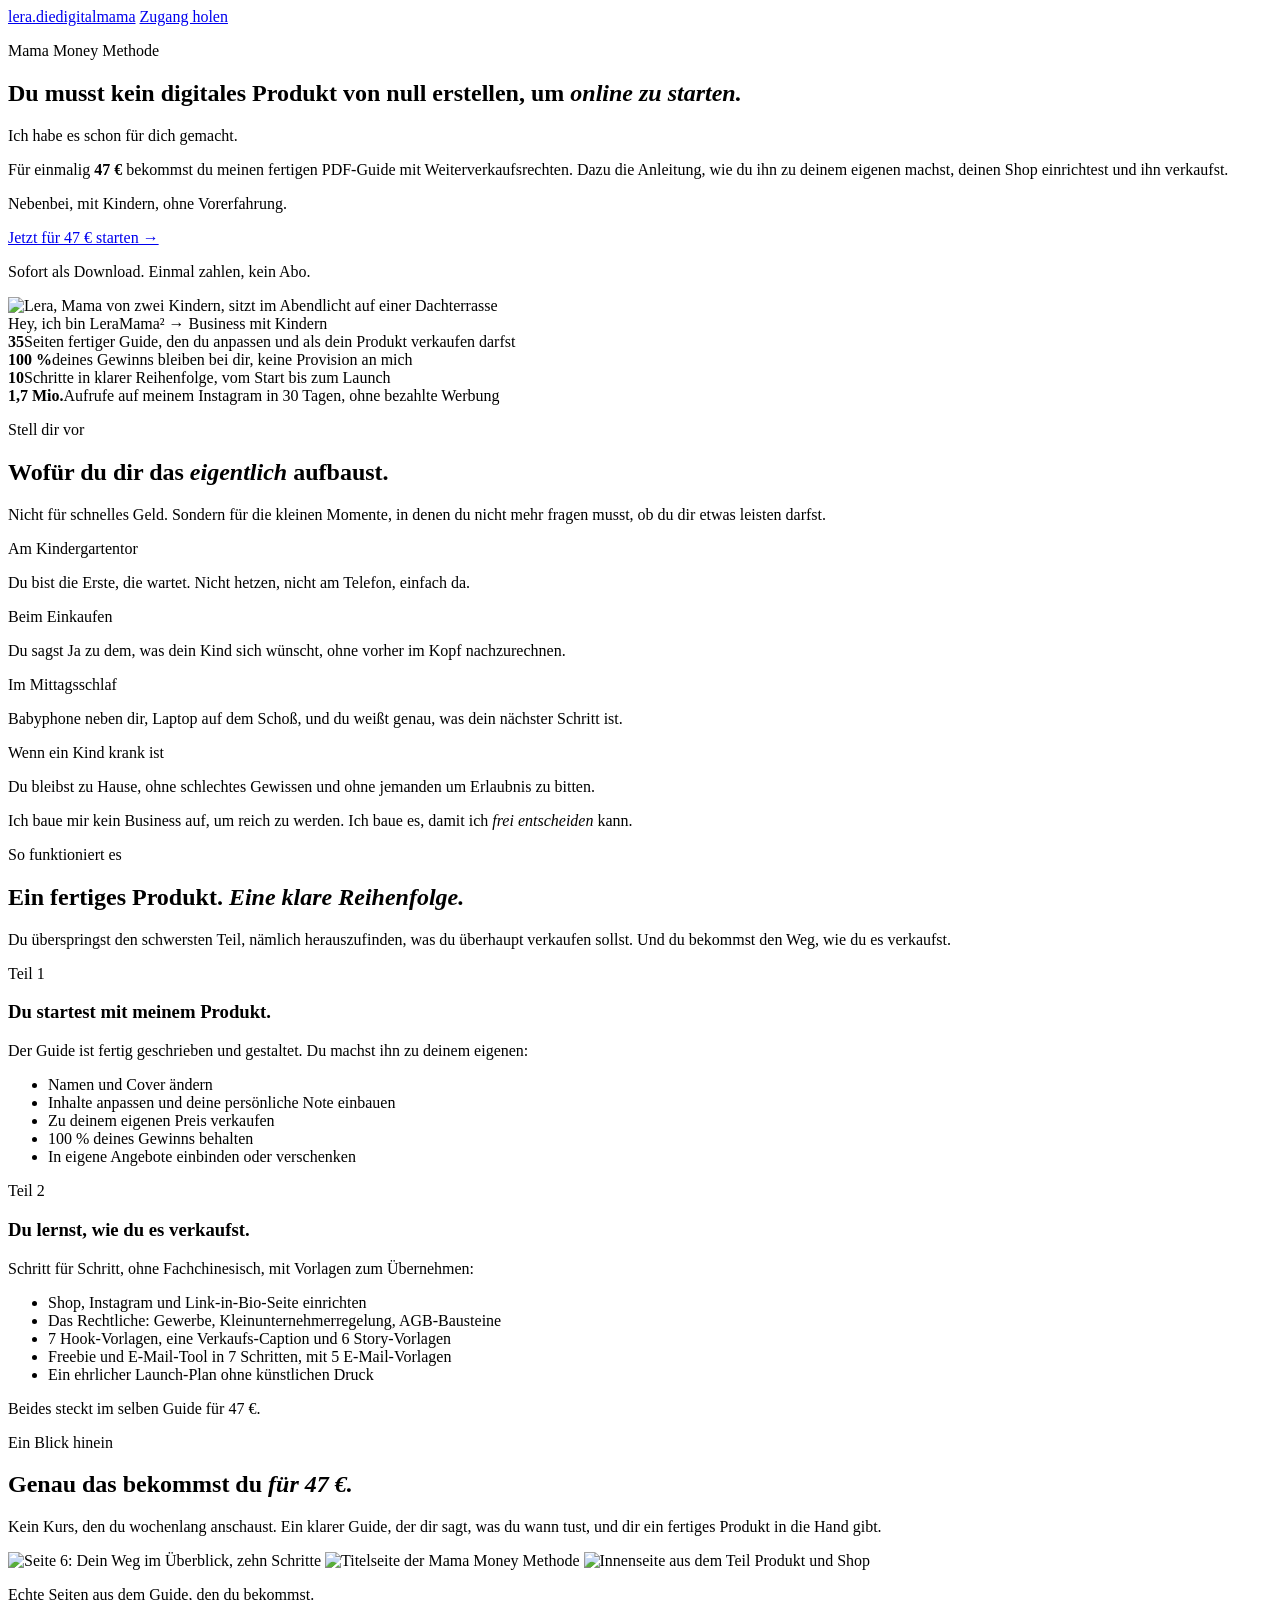
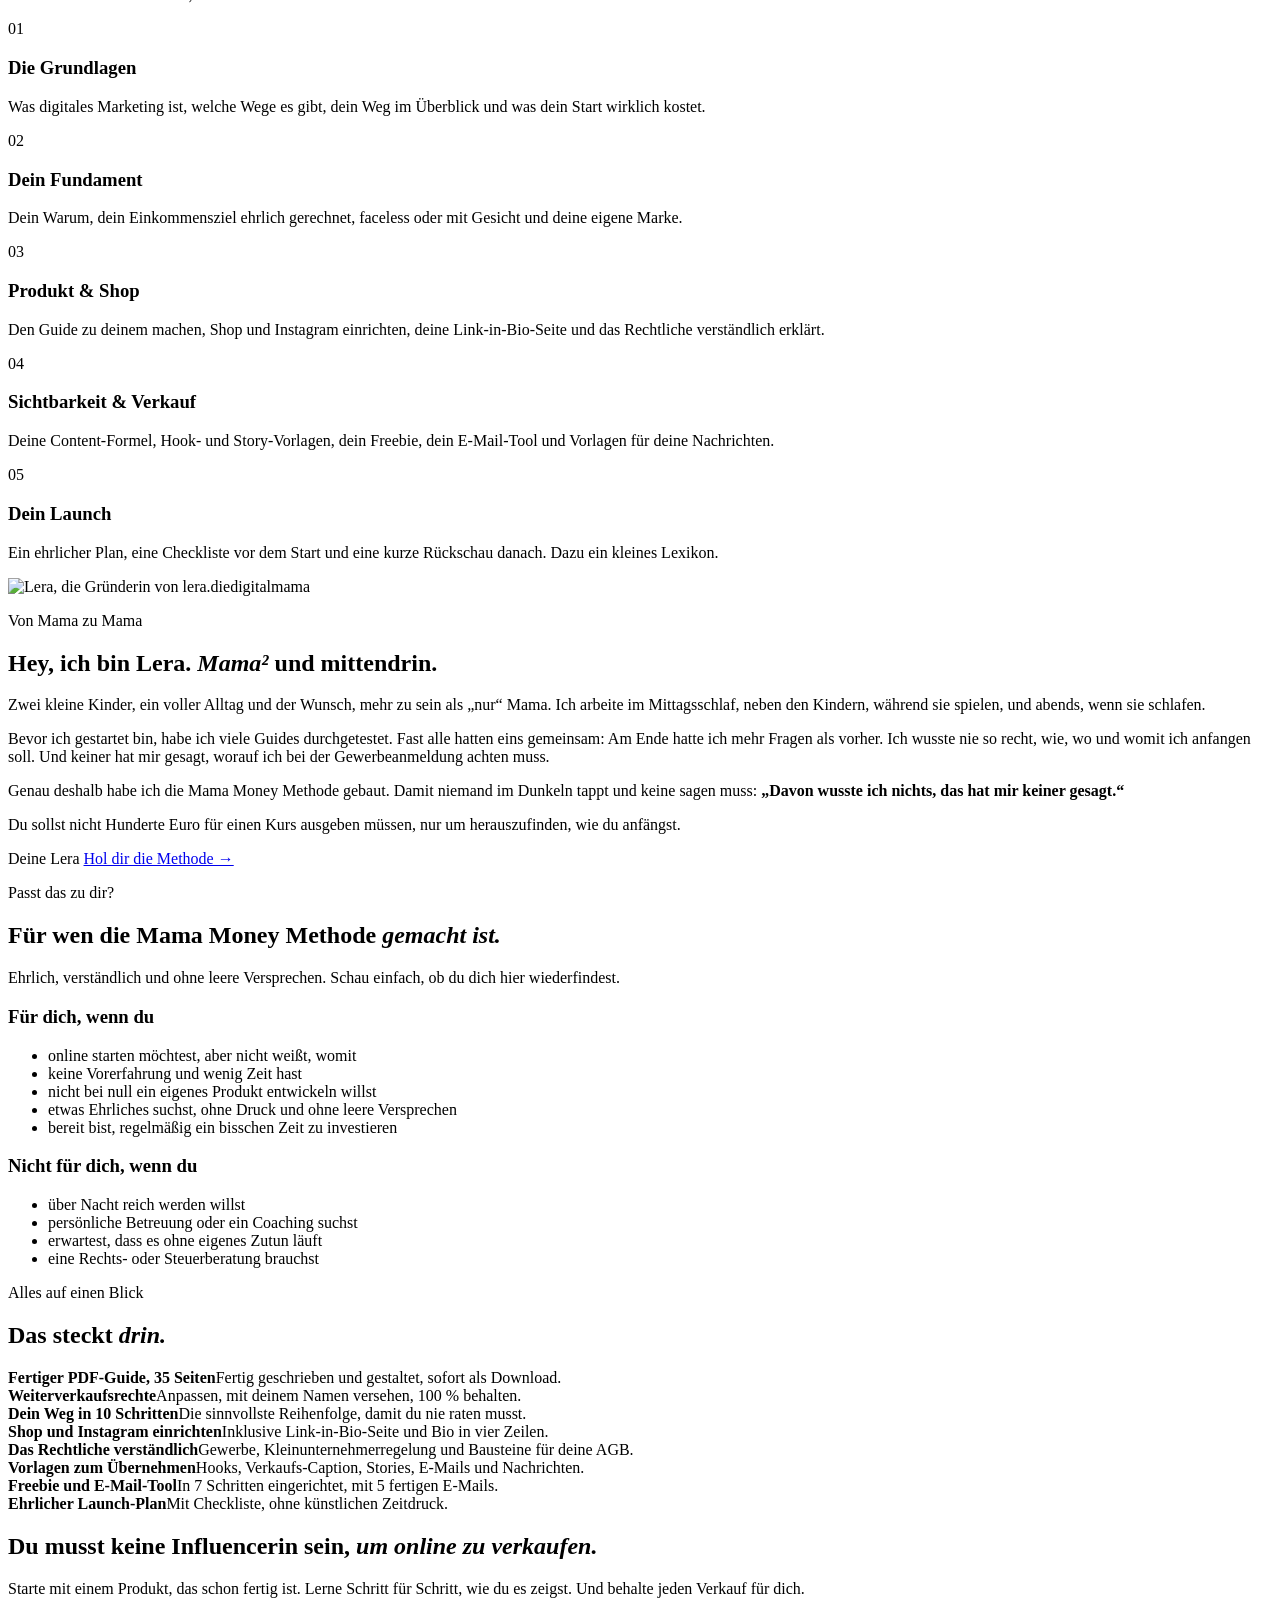
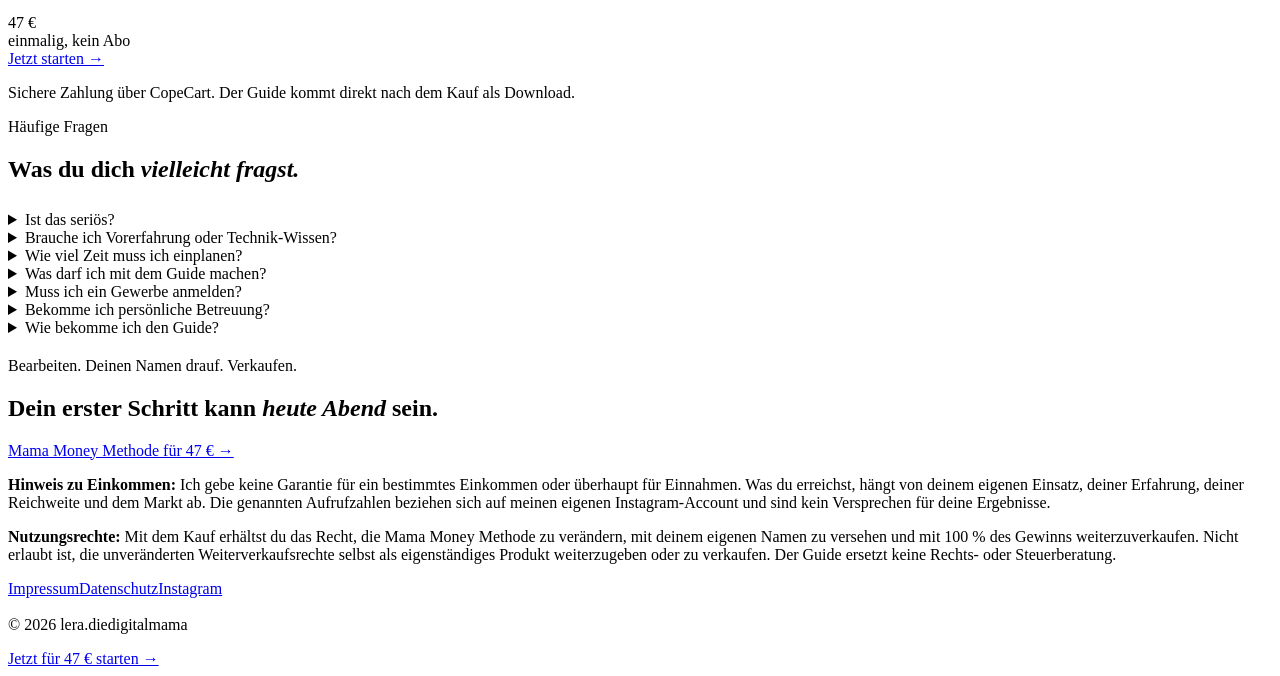
==== index.html @ 2345a90e "Add files via upload" ====
<!doctype html>
<html lang="de">
<head>
<meta charset="utf-8">
<meta name="viewport" content="width=device-width, initial-scale=1">
<title>lera.diedigitalmama | Mama Money Methode</title>
<meta name="description" content="Du musst kein digitales Produkt von null erstellen. Die Mama Money Methode: ein fertiger PDF-Guide mit Weiterverkaufsrechten und Schritt-für-Schritt-Anleitung, für 47 € einmalig.">
<meta property="og:title" content="Mama Money Methode von lera.diedigitalmama">
<meta property="og:description" content="Ein fertiges digitales Produkt mit Weiterverkaufsrechten, dazu die Anleitung, wie du es verkaufst. 47 € einmalig.">
<meta property="og:image" content="assets/seite-1.png">
<link rel="icon" href="data:image/svg+xml,%3Csvg xmlns='http://www.w3.org/2000/svg' viewBox='0 0 100 100'%3E%3Ctext y='.9em' font-size='90'%3E%F0%9F%8E%80%3C/text%3E%3C/svg%3E">
<link rel="stylesheet" href="assets/style.css">
</head>
<body>

<header class="kopf">
  <div class="wrap">
    <a class="marke" href="#">lera<span>.</span>diedigitalmama</a>
    <a class="knopf klein" href="https://copecart.com/products/60befb55/checkout">Zugang holen</a>
  </div>
</header>

<main>

<!-- 1 Held -->
<section class="held">
  <div class="wrap">
    <div>
      <p class="kicker">Mama Money Methode</p>
      <h1>Du musst kein digitales Produkt von null erstellen, um <em>online zu&nbsp;starten.</em></h1>
      <span class="hand unterstrich">Ich habe es schon für dich gemacht.</span>
      <p class="lead">Für einmalig <b>47&nbsp;€</b> bekommst du meinen fertigen PDF-Guide mit Weiterverkaufsrechten. Dazu die Anleitung, wie du ihn zu deinem eigenen machst, deinen Shop einrichtest und ihn verkaufst.</p>
      <p class="lead" style="margin-top:14px">Nebenbei, mit Kindern, ohne Vorerfahrung.</p>
      <a class="knopf" href="https://copecart.com/products/60befb55/checkout">Jetzt für 47&nbsp;€ starten &rarr;</a>
      <p class="knopf-info">Sofort als Download. Einmal zahlen, kein Abo.</p>
    </div>
    <div class="foto-held">
      <img src="assets/lera.jpg" alt="Lera, Mama von zwei Kindern, sitzt im Abendlicht auf einer Dachterrasse" width="720" height="1280">
      <div class="zettel"><span class="hand">Hey, ich bin Lera</span>Mama² → Business mit&nbsp;Kindern</div>
    </div>
  </div>
</section>

<!-- 2 Zahlenband -->
<section class="band" aria-label="Auf einen Blick">
  <div class="wrap">
    <div class="zahl"><b>35</b><span>Seiten fertiger Guide, den du anpassen und als dein Produkt verkaufen darfst</span></div>
    <div class="zahl"><b>100&nbsp;%</b><span>deines Gewinns bleiben bei dir, keine Provision an mich</span></div>
    <div class="zahl"><b>10</b><span>Schritte in klarer Reihenfolge, vom Start bis zum Launch</span></div>
    <div class="zahl"><b>1,7&nbsp;Mio.</b><span>Aufrufe auf meinem Instagram in 30&nbsp;Tagen, ohne bezahlte Werbung</span></div>
  </div>
</section>

<!-- 3 Wunschzustand -->
<section class="wunsch">
  <div class="schmal mitte">
    <p class="kicker">Stell dir vor</p>
    <h2>Wofür du dir das <em>eigentlich</em> aufbaust.</h2>
    <p class="lead" style="margin-top:20px">Nicht für schnelles Geld. Sondern für die kleinen Momente, in denen du nicht mehr fragen musst, ob du dir etwas leisten darfst.</p>
  </div>
  <div class="wrap">
    <div class="wunsch-liste">
      <div class="wunsch-karte"><span class="hand">Am Kindergartentor</span><p>Du bist die Erste, die wartet. Nicht hetzen, nicht am Telefon, einfach da.</p></div>
      <div class="wunsch-karte"><span class="hand">Beim Einkaufen</span><p>Du sagst Ja zu dem, was dein Kind sich wünscht, ohne vorher im Kopf nachzurechnen.</p></div>
      <div class="wunsch-karte"><span class="hand">Im Mittagsschlaf</span><p>Babyphone neben dir, Laptop auf dem Schoß, und du weißt genau, was dein nächster Schritt ist.</p></div>
      <div class="wunsch-karte"><span class="hand">Wenn ein Kind krank ist</span><p>Du bleibst zu Hause, ohne schlechtes Gewissen und ohne jemanden um Erlaubnis zu bitten.</p></div>
    </div>
    <p class="wunsch-schluss mitte">Ich baue mir kein Business auf, um reich zu werden. Ich baue es, damit ich <em>frei entscheiden</em> kann.</p>
  </div>
</section>

<!-- 4 Zwei Säulen -->
<section>
  <div class="schmal mitte">
    <p class="kicker">So funktioniert es</p>
    <h2>Ein fertiges Produkt. <em>Eine klare Reihenfolge.</em></h2>
    <p class="lead" style="margin-top:20px">Du überspringst den schwersten Teil, nämlich herauszufinden, was du überhaupt verkaufen sollst. Und du bekommst den Weg, wie du es verkaufst.</p>
  </div>
  <div class="wrap">
    <div class="saeulen">
      <div class="saeule stark">
        <span class="marke-klein">Teil 1</span>
        <h3>Du startest mit meinem Produkt.</h3>
        <p>Der Guide ist fertig geschrieben und gestaltet. Du machst ihn zu deinem eigenen:</p>
        <ul class="haken">
          <li>Namen und Cover ändern</li>
          <li>Inhalte anpassen und deine persönliche Note einbauen</li>
          <li>Zu deinem eigenen Preis verkaufen</li>
          <li>100&nbsp;% deines Gewinns behalten</li>
          <li>In eigene Angebote einbinden oder verschenken</li>
        </ul>
      </div>
      <div class="saeule">
        <span class="marke-klein">Teil 2</span>
        <h3>Du lernst, wie du es verkaufst.</h3>
        <p>Schritt für Schritt, ohne Fachchinesisch, mit Vorlagen zum Übernehmen:</p>
        <ul class="haken">
          <li>Shop, Instagram und Link-in-Bio-Seite einrichten</li>
          <li>Das Rechtliche: Gewerbe, Kleinunternehmerregelung, AGB-Bausteine</li>
          <li>7&nbsp;Hook-Vorlagen, eine Verkaufs-Caption und 6&nbsp;Story-Vorlagen</li>
          <li>Freebie und E&#8209;Mail-Tool in 7&nbsp;Schritten, mit <span class="nw">5&nbsp;E&#8209;Mail-Vorlagen</span></li>
          <li>Ein ehrlicher Launch-Plan ohne künstlichen Druck</li>
        </ul>
      </div>
    </div>
    <p class="hinweis-zeile mitte">Beides steckt im selben Guide für 47&nbsp;€.</p>
  </div>
</section>

<!-- 5 Inhalt -->
<section style="background:var(--hell-2)">
  <div class="schmal mitte">
    <p class="kicker">Ein Blick hinein</p>
    <h2>Genau das bekommst du <em>für&nbsp;47&nbsp;€.</em></h2>
    <p class="lead" style="margin-top:20px">Kein Kurs, den du wochenlang anschaust. Ein klarer Guide, der dir sagt, was du wann tust, und dir ein fertiges Produkt in die Hand gibt.</p>
    <div class="vorschau">
      <img src="assets/seite-6.png" alt="Seite 6: Dein Weg im Überblick, zehn Schritte" loading="lazy" width="909" height="1286">
      <img src="assets/seite-1.png" alt="Titelseite der Mama Money Methode" loading="lazy" width="909" height="1286">
      <img src="assets/seite-18.png" alt="Innenseite aus dem Teil Produkt und Shop" loading="lazy" width="909" height="1286">
    </div>
    <p class="vorschau-text">Echte Seiten aus dem Guide, den du bekommst.</p>
    <div class="teile">
      <div class="teil"><span class="nr">01</span><div><h3>Die Grundlagen</h3><p>Was digitales Marketing ist, welche Wege es gibt, dein Weg im Überblick und was dein Start wirklich kostet.</p></div></div>
      <div class="teil"><span class="nr">02</span><div><h3>Dein Fundament</h3><p>Dein Warum, dein Einkommensziel ehrlich gerechnet, faceless oder mit Gesicht und deine eigene Marke.</p></div></div>
      <div class="teil"><span class="nr">03</span><div><h3>Produkt &amp; Shop</h3><p>Den Guide zu deinem machen, Shop und Instagram einrichten, deine Link-in-Bio-Seite und das Rechtliche verständlich erklärt.</p></div></div>
      <div class="teil"><span class="nr">04</span><div><h3>Sichtbarkeit &amp; Verkauf</h3><p>Deine Content-Formel, Hook- und Story-Vorlagen, dein Freebie, dein E-Mail-Tool und Vorlagen für deine Nachrichten.</p></div></div>
      <div class="teil"><span class="nr">05</span><div><h3>Dein Launch</h3><p>Ein ehrlicher Plan, eine Checkliste vor dem Start und eine kurze Rückschau danach. Dazu ein kleines Lexikon.</p></div></div>
    </div>
  </div>
</section>

<!-- 6 Über mich -->
<section class="ueber">
  <div class="wrap">
    <img src="assets/lera.jpg" alt="Lera, die Gründerin von lera.diedigitalmama" loading="lazy" width="720" height="1280">
    <div>
      <p class="kicker">Von Mama zu Mama</p>
      <h2>Hey, ich bin Lera. <em>Mama²</em> und mittendrin.</h2>
      <p>Zwei kleine Kinder, ein voller Alltag und der Wunsch, mehr zu sein als „nur“ Mama. Ich arbeite im Mittagsschlaf, neben den Kindern, während sie spielen, und abends, wenn sie schlafen.</p>
      <p>Bevor ich gestartet bin, habe ich viele Guides durchgetestet. Fast alle hatten eins gemeinsam: Am Ende hatte ich mehr Fragen als vorher. Ich wusste nie so recht, wie, wo und womit ich anfangen soll. Und keiner hat mir gesagt, worauf ich bei der Gewerbeanmeldung achten muss.</p>
      <p>Genau deshalb habe ich die Mama Money Methode gebaut. Damit niemand im Dunkeln tappt und keine sagen muss: <b>„Davon wusste ich nichts, das hat mir keiner gesagt.“</b></p>
      <p>Du sollst nicht Hunderte Euro für einen Kurs ausgeben müssen, nur um herauszufinden, wie du anfängst.</p>
      <span class="hand">Deine Lera</span>
      <a class="knopf" style="margin-top:26px" href="https://copecart.com/products/60befb55/checkout">Hol dir die Methode &rarr;</a>
    </div>
  </div>
</section>

<!-- 7 Ehrlich -->
<section class="ehrlich">
  <div class="wrap">
    <div class="ehrlich-kasten">
      <div class="schmal mitte" style="width:100%">
        <p class="kicker">Passt das zu dir?</p>
        <h2>Für wen die Mama Money Methode <em>gemacht ist.</em></h2>
        <p class="lead" style="margin-top:20px">Ehrlich, verständlich und ohne leere Versprechen. Schau einfach, ob du dich hier wiederfindest.</p>
      </div>
      <div class="fuer">
        <div>
          <h3>Für dich, wenn du</h3>
          <ul class="haken">
            <li>online starten möchtest, aber nicht weißt, womit</li>
            <li>keine Vorerfahrung und wenig Zeit hast</li>
            <li>nicht bei null ein eigenes Produkt entwickeln willst</li>
            <li>etwas Ehrliches suchst, ohne Druck und ohne leere Versprechen</li>
            <li>bereit bist, regelmäßig ein bisschen Zeit zu investieren</li>
          </ul>
        </div>
        <div>
          <h3>Nicht für dich, wenn du</h3>
          <ul class="nein">
            <li>über Nacht reich werden willst</li>
            <li>persönliche Betreuung oder ein Coaching suchst</li>
            <li>erwartest, dass es ohne eigenes Zutun läuft</li>
            <li>eine Rechts- oder Steuerberatung brauchst</li>
          </ul>
        </div>
      </div>
    </div>
  </div>
</section>

<!-- 8 Paket -->
<section>
  <div class="schmal mitte">
    <p class="kicker">Alles auf einen Blick</p>
    <h2>Das steckt <em>drin.</em></h2>
    <div class="paket">
      <div><b>Fertiger PDF-Guide, 35&nbsp;Seiten</b><span>Fertig geschrieben und gestaltet, sofort als Download.</span></div>
      <div><b>Weiterverkaufsrechte</b><span>Anpassen, mit deinem Namen versehen, 100&nbsp;% behalten.</span></div>
      <div><b>Dein Weg in 10 Schritten</b><span>Die sinnvollste Reihenfolge, damit du nie raten musst.</span></div>
      <div><b>Shop und Instagram einrichten</b><span>Inklusive Link-in-Bio-Seite und Bio in vier Zeilen.</span></div>
      <div><b>Das Rechtliche verständlich</b><span>Gewerbe, Kleinunternehmerregelung und Bausteine für deine AGB.</span></div>
      <div><b>Vorlagen zum Übernehmen</b><span>Hooks, Verkaufs-Caption, Stories, E-Mails und Nachrichten.</span></div>
      <div><b>Freebie und E-Mail-Tool</b><span>In 7 Schritten eingerichtet, mit 5 fertigen E-Mails.</span></div>
      <div><b>Ehrlicher Launch-Plan</b><span>Mit Checkliste, ohne künstlichen Zeitdruck.</span></div>
    </div>
  </div>
</section>

<!-- 9 Preis -->
<section class="preis" id="preis">
  <div class="schmal mitte">
    <h2>Du musst keine Influencerin sein, <em>um online zu verkaufen.</em></h2>
    <p class="lead" style="margin-top:20px">Starte mit einem Produkt, das schon fertig ist. Lerne Schritt für Schritt, wie du es zeigst. Und behalte jeden Verkauf für dich.</p>
    <div class="preis-karte">
      <div class="betrag">47&nbsp;€</div>
      <div class="einmal">einmalig, kein Abo</div>
      <a class="knopf" href="https://copecart.com/products/60befb55/checkout">Jetzt starten &rarr;</a>
      <p class="klein-text">Sichere Zahlung über CopeCart. Der Guide kommt direkt nach dem Kauf als Download.</p>
    </div>
  </div>
</section>

<!-- 10 Fragen -->
<section class="fragen">
  <div class="schmal">
    <div class="mitte"><p class="kicker">Häufige Fragen</p><h2 style="margin-bottom:28px">Was du dich <em>vielleicht fragst.</em></h2></div>
    <details><summary>Ist das seriös?</summary><p>Du bekommst einen echten, fertigen Guide und darfst ihn verändert als dein eigenes Produkt verkaufen. Ich verspreche dir kein bestimmtes Einkommen. Im Guide steht sogar ausdrücklich, woran du unseriöse Angebote erkennst.</p></details>
    <details><summary>Brauche ich Vorerfahrung oder Technik-Wissen?</summary><p>Nein. Jeder Schritt ist erklärt, Begriffe findest du im kleinen Lexikon am Ende. Du brauchst ein Handy oder einen Laptop und etwas Zeit, zum Beispiel im Mittagsschlaf.</p></details>
    <details><summary>Wie viel Zeit muss ich einplanen?</summary><p>Das bestimmst du selbst. Der Guide ist so aufgebaut, dass du in kleinen Schritten vorankommst, auch mit Kindern und wenig freier Zeit.</p></details>
    <details><summary>Was darf ich mit dem Guide machen?</summary><p>Du darfst ihn verändern, mit deinem Namen versehen und mit 100&nbsp;% des Gewinns weiterverkaufen, in eigene Angebote einbinden oder an deine Kundinnen verschenken. Nicht erlaubt ist, die unveränderten Weiterverkaufsrechte selbst als eigenes Produkt weiterzugeben.</p></details>
    <details><summary>Muss ich ein Gewerbe anmelden?</summary><p>Wenn du verkaufst, in der Regel ja. Im Guide erkläre ich, worauf du dabei achten solltest. Er ersetzt aber keine Rechts- oder Steuerberatung.</p></details>
    <details><summary>Bekomme ich persönliche Betreuung?</summary><p>Nein, die Mama Money Methode ist eine Anleitung zum Selbermachen. Dafür ist sie so geschrieben, dass du immer weißt, was als Nächstes kommt.</p></details>
    <details><summary>Wie bekomme ich den Guide?</summary><p>Du bezahlst sicher über CopeCart und bekommst den Guide direkt danach als PDF-Download.</p></details>
  </div>
</section>

<!-- 11 Schluss -->
<section class="schluss" style="padding-top:20px">
  <div class="schmal">
    <span class="hand unterstrich">Bearbeiten. Deinen Namen drauf. Verkaufen.</span>
    <h2>Dein erster Schritt kann <em>heute Abend</em> sein.</h2>
    <a class="knopf" style="margin-top:30px" href="https://copecart.com/products/60befb55/checkout">Mama Money Methode für 47&nbsp;€ &rarr;</a>
  </div>
</section>

</main>

<footer class="fuss">
  <div class="wrap">
    <p><b>Hinweis zu Einkommen:</b> Ich gebe keine Garantie für ein bestimmtes Einkommen oder überhaupt für Einnahmen. Was du erreichst, hängt von deinem eigenen Einsatz, deiner Erfahrung, deiner Reichweite und dem Markt ab. Die genannten Aufrufzahlen beziehen sich auf meinen eigenen Instagram-Account und sind kein Versprechen für deine Ergebnisse.</p>
    <p><b>Nutzungsrechte:</b> Mit dem Kauf erhältst du das Recht, die Mama Money Methode zu verändern, mit deinem eigenen Namen zu versehen und mit 100&nbsp;% des Gewinns weiterzuverkaufen. Nicht erlaubt ist, die unveränderten Weiterverkaufsrechte selbst als eigenständiges Produkt weiterzugeben oder zu verkaufen. Der Guide ersetzt keine Rechts- oder Steuerberatung.</p>
    <nav><a href="impressum.html">Impressum</a><a href="datenschutz.html">Datenschutz</a><a href="https://www.instagram.com/lera.diedigitalmama/">Instagram</a></nav>
    <p style="margin-top:18px">© 2026 lera.diedigitalmama</p>
  </div>
</footer>

<div class="mobil-knopf"><a class="knopf" href="https://copecart.com/products/60befb55/checkout">Jetzt für 47&nbsp;€ starten &rarr;</a></div>

<script>
/* kein Wort allein in der letzten Zeile: die letzten zwei Wörter hängen zusammen */
document.querySelectorAll('h1,h2,h3,p,li,summary,.unterstrich,.zahl span,.paket span,.paket b,.zettel').forEach(function (el) {
  var w = document.createTreeWalker(el, NodeFilter.SHOW_TEXT), n, last = null;
  while ((n = w.nextNode())) { if (n.data.trim()) last = n; }
  if (last) last.data = last.data.replace(/ (\S+\s*)$/, ' $1');
});
</script>
</body>
</html>
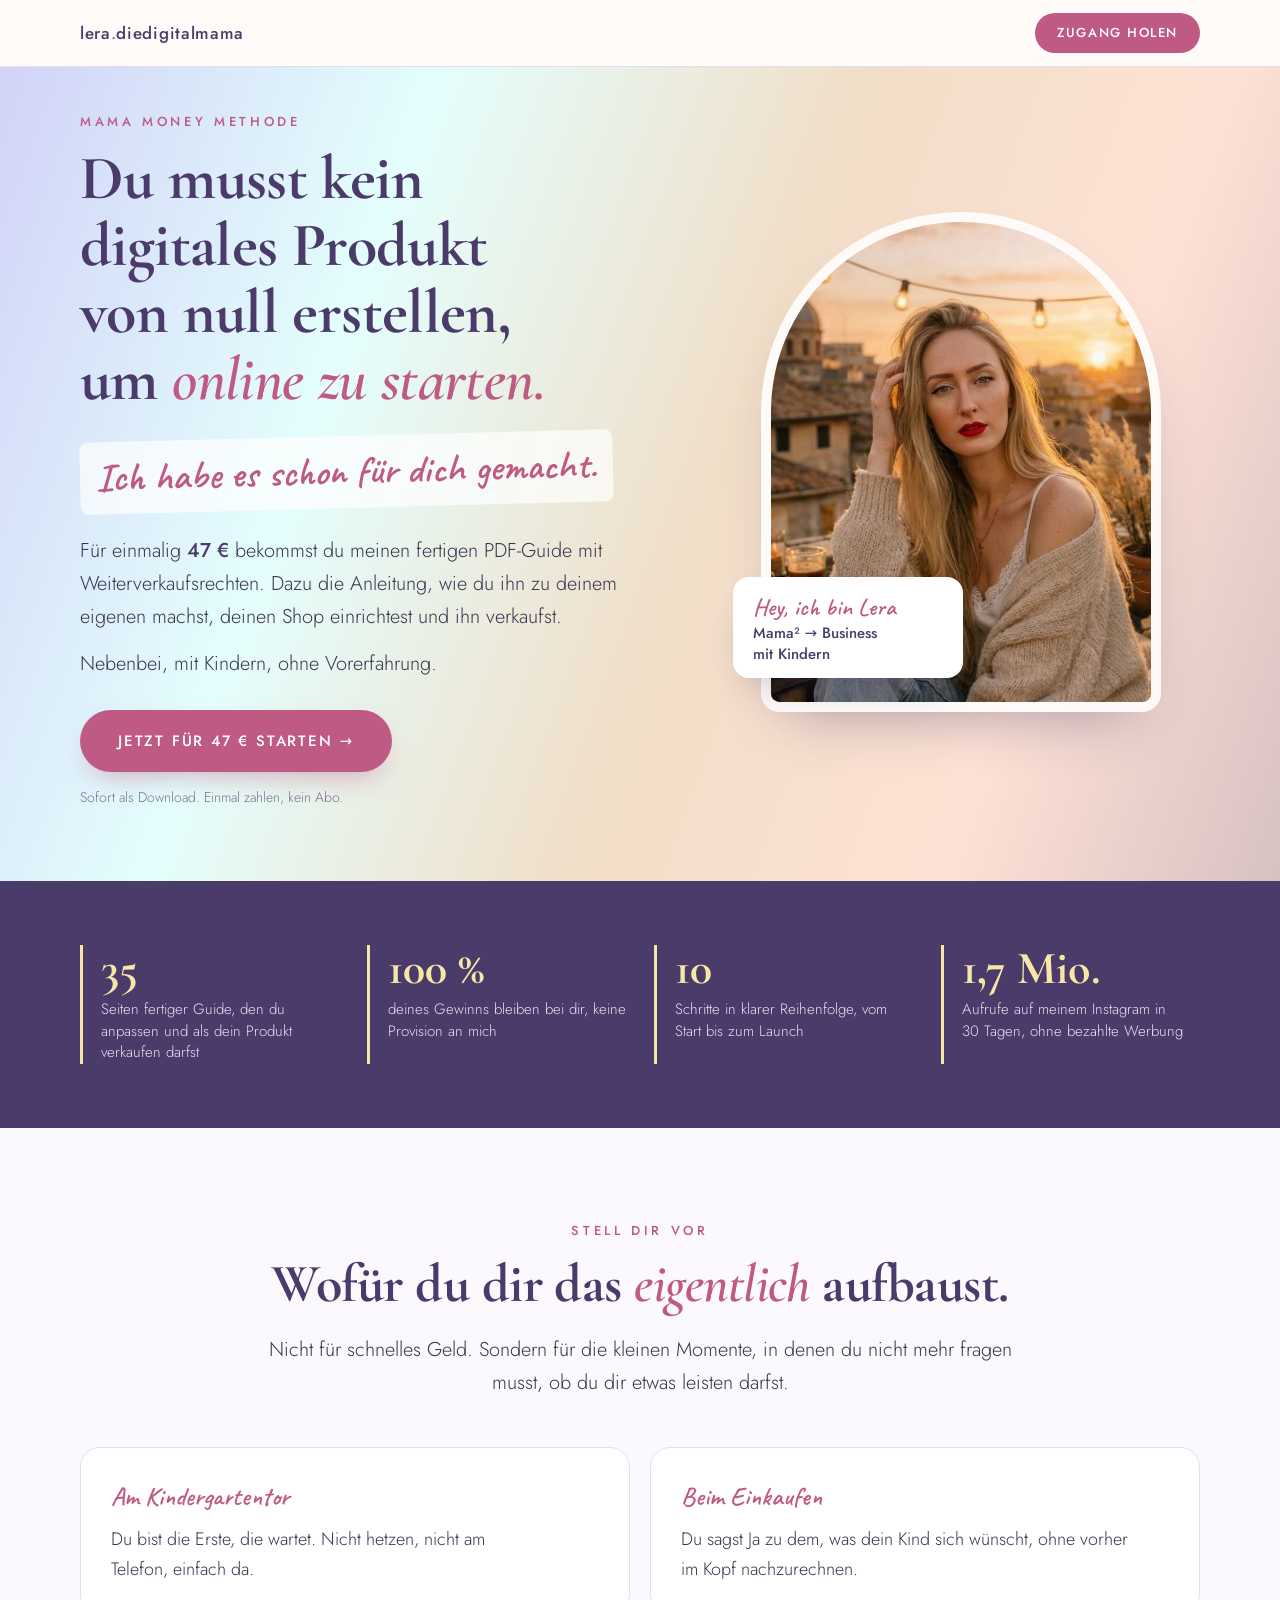
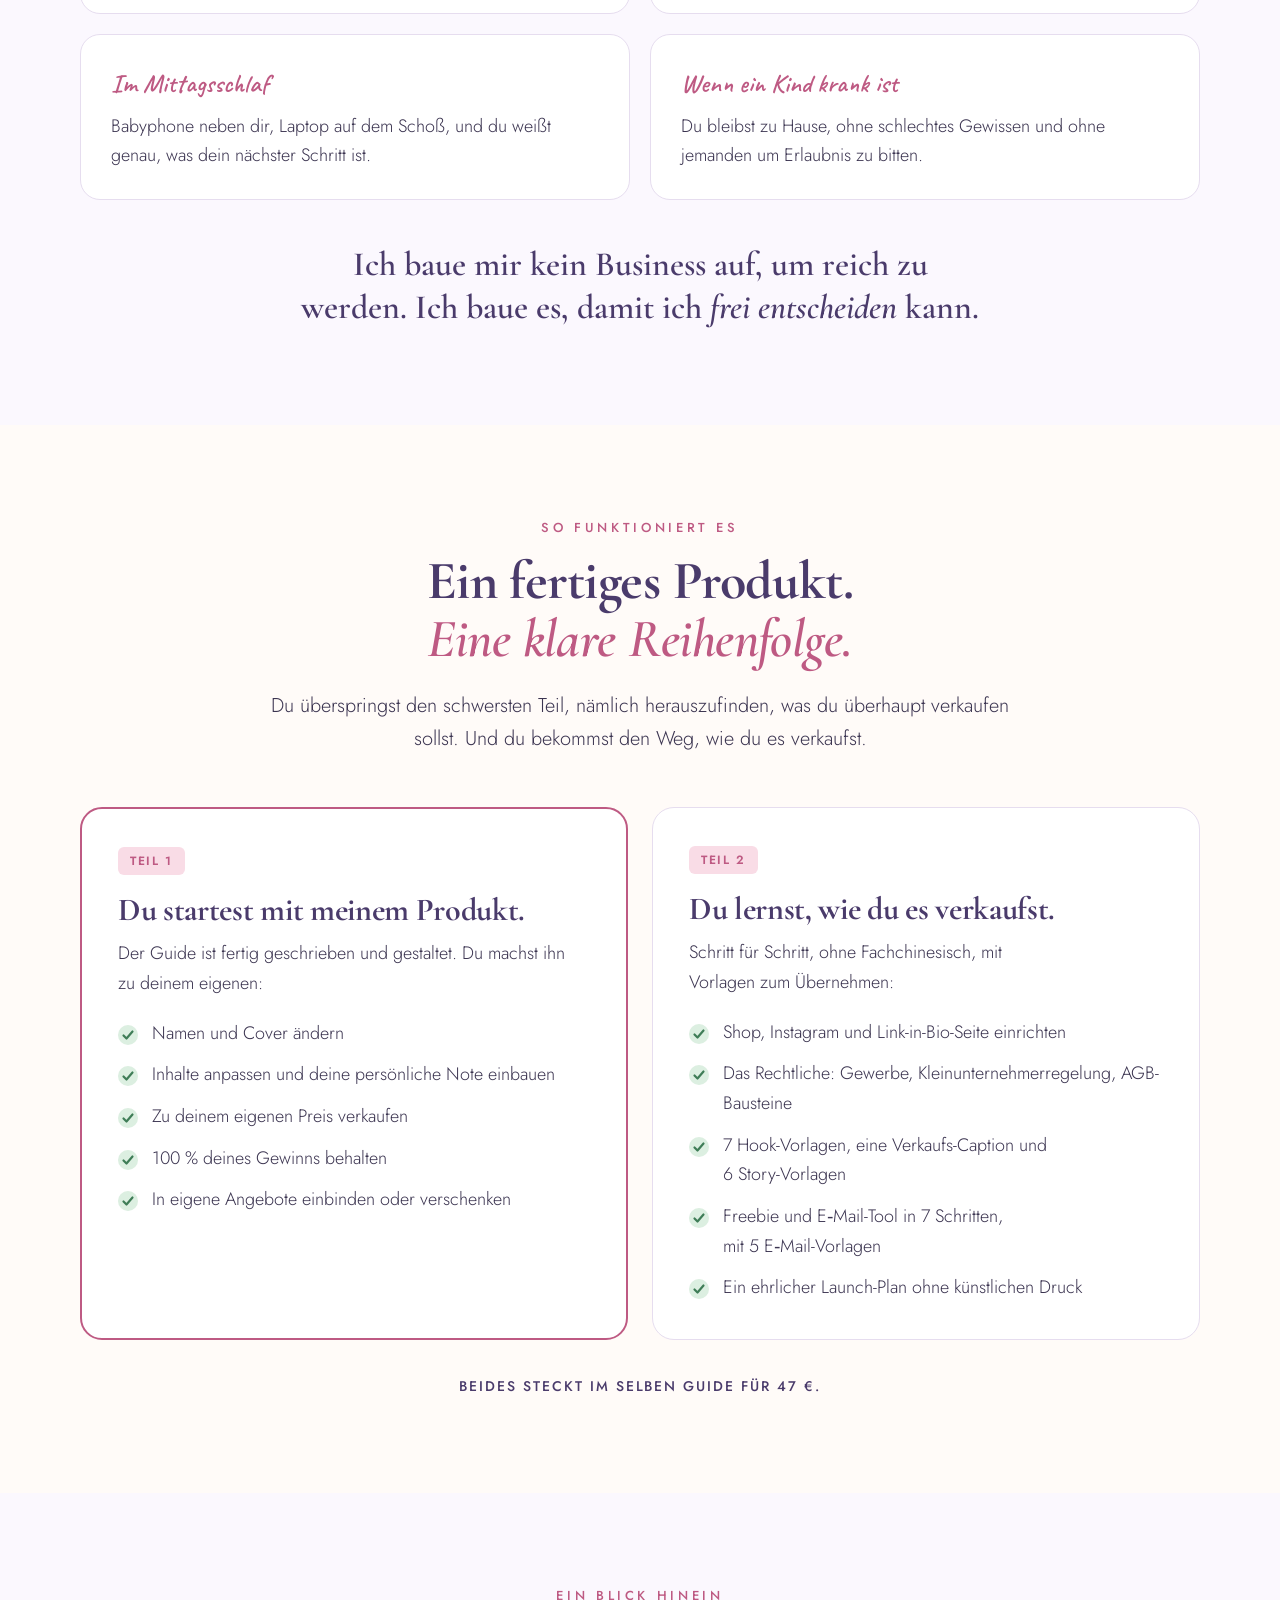
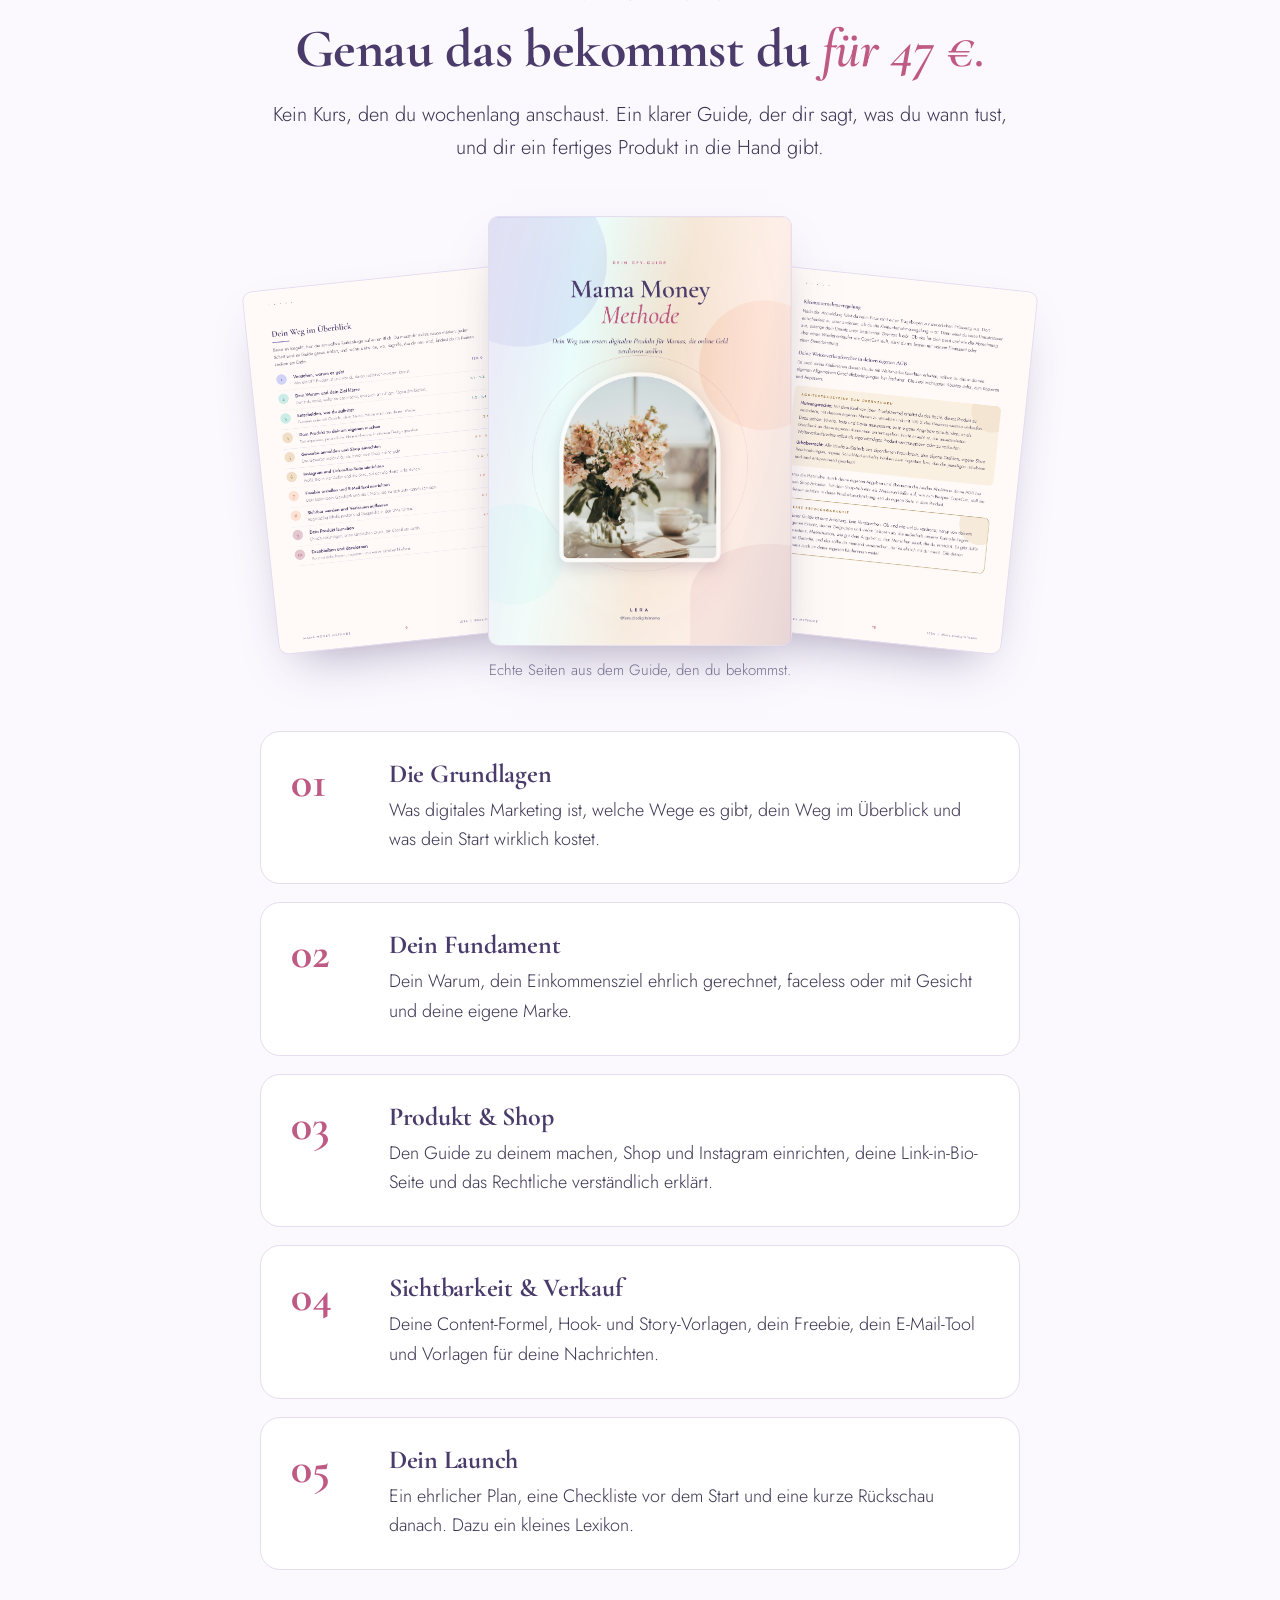
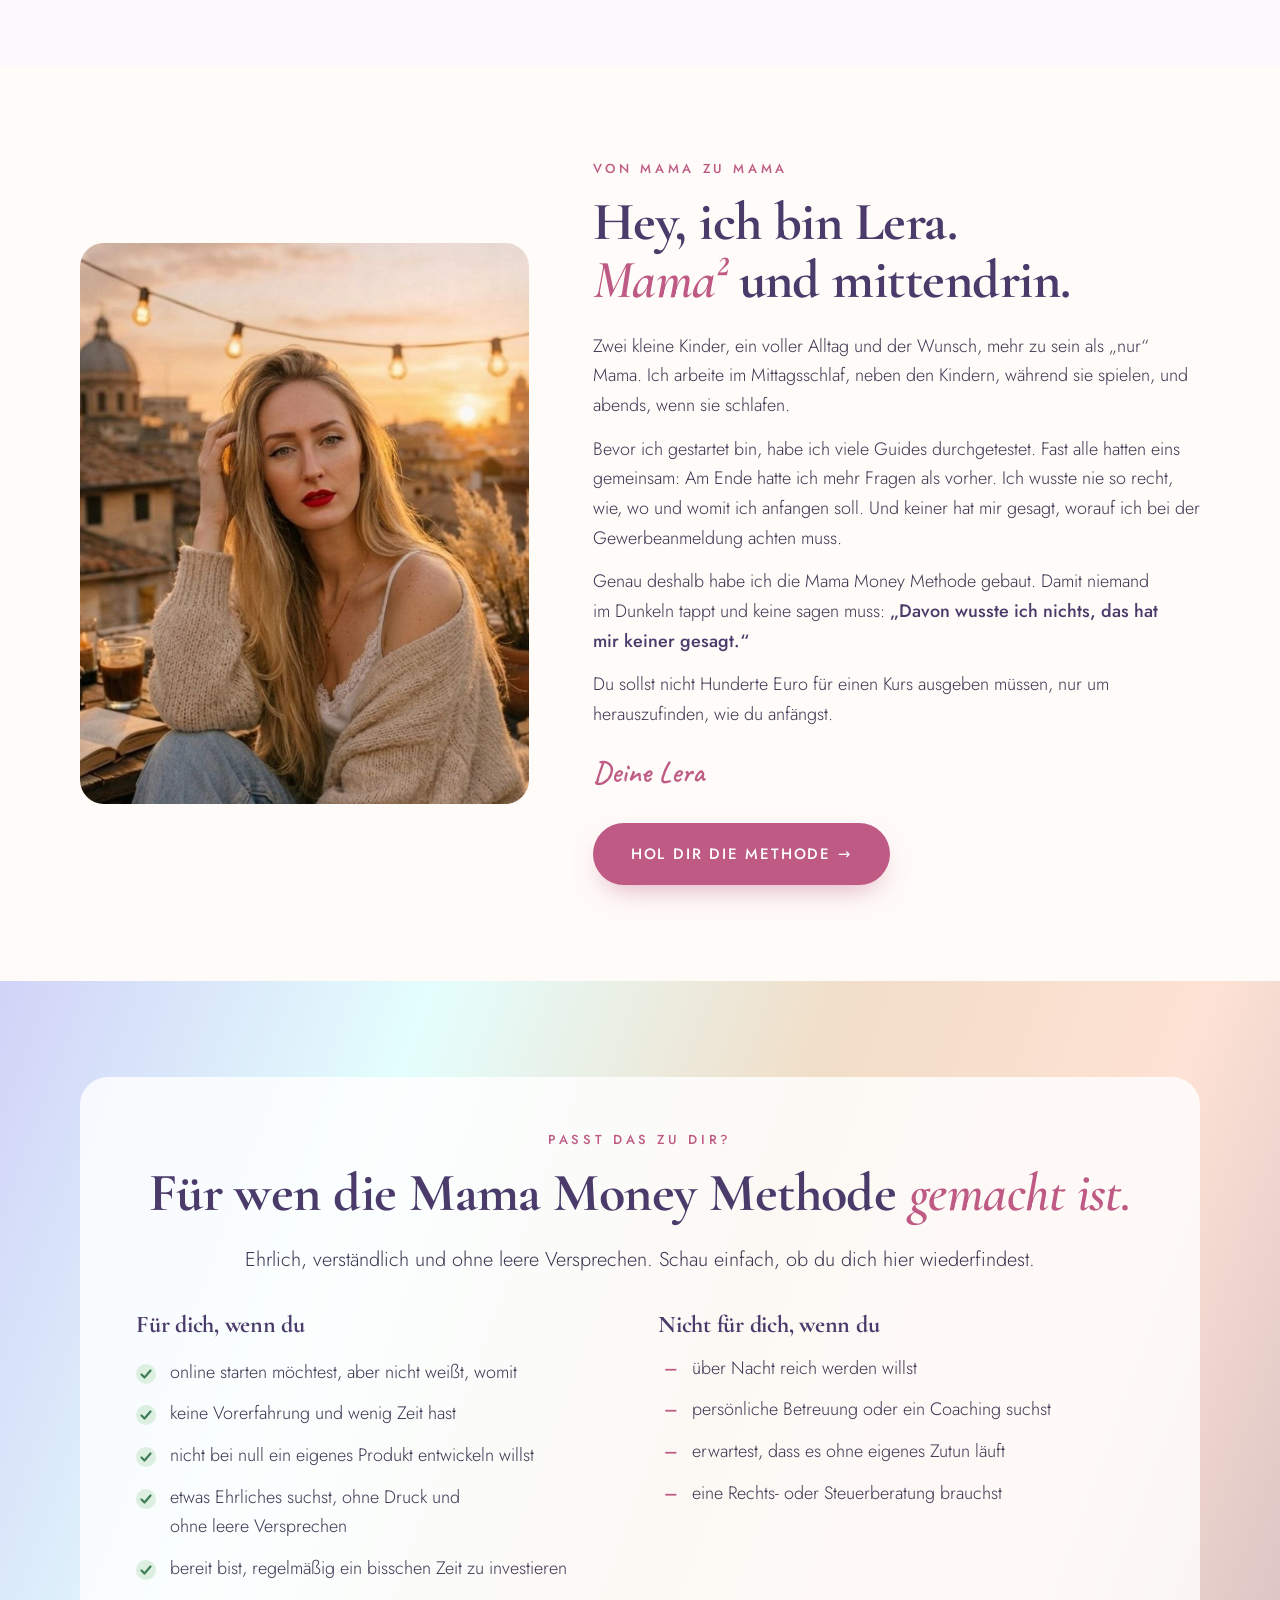
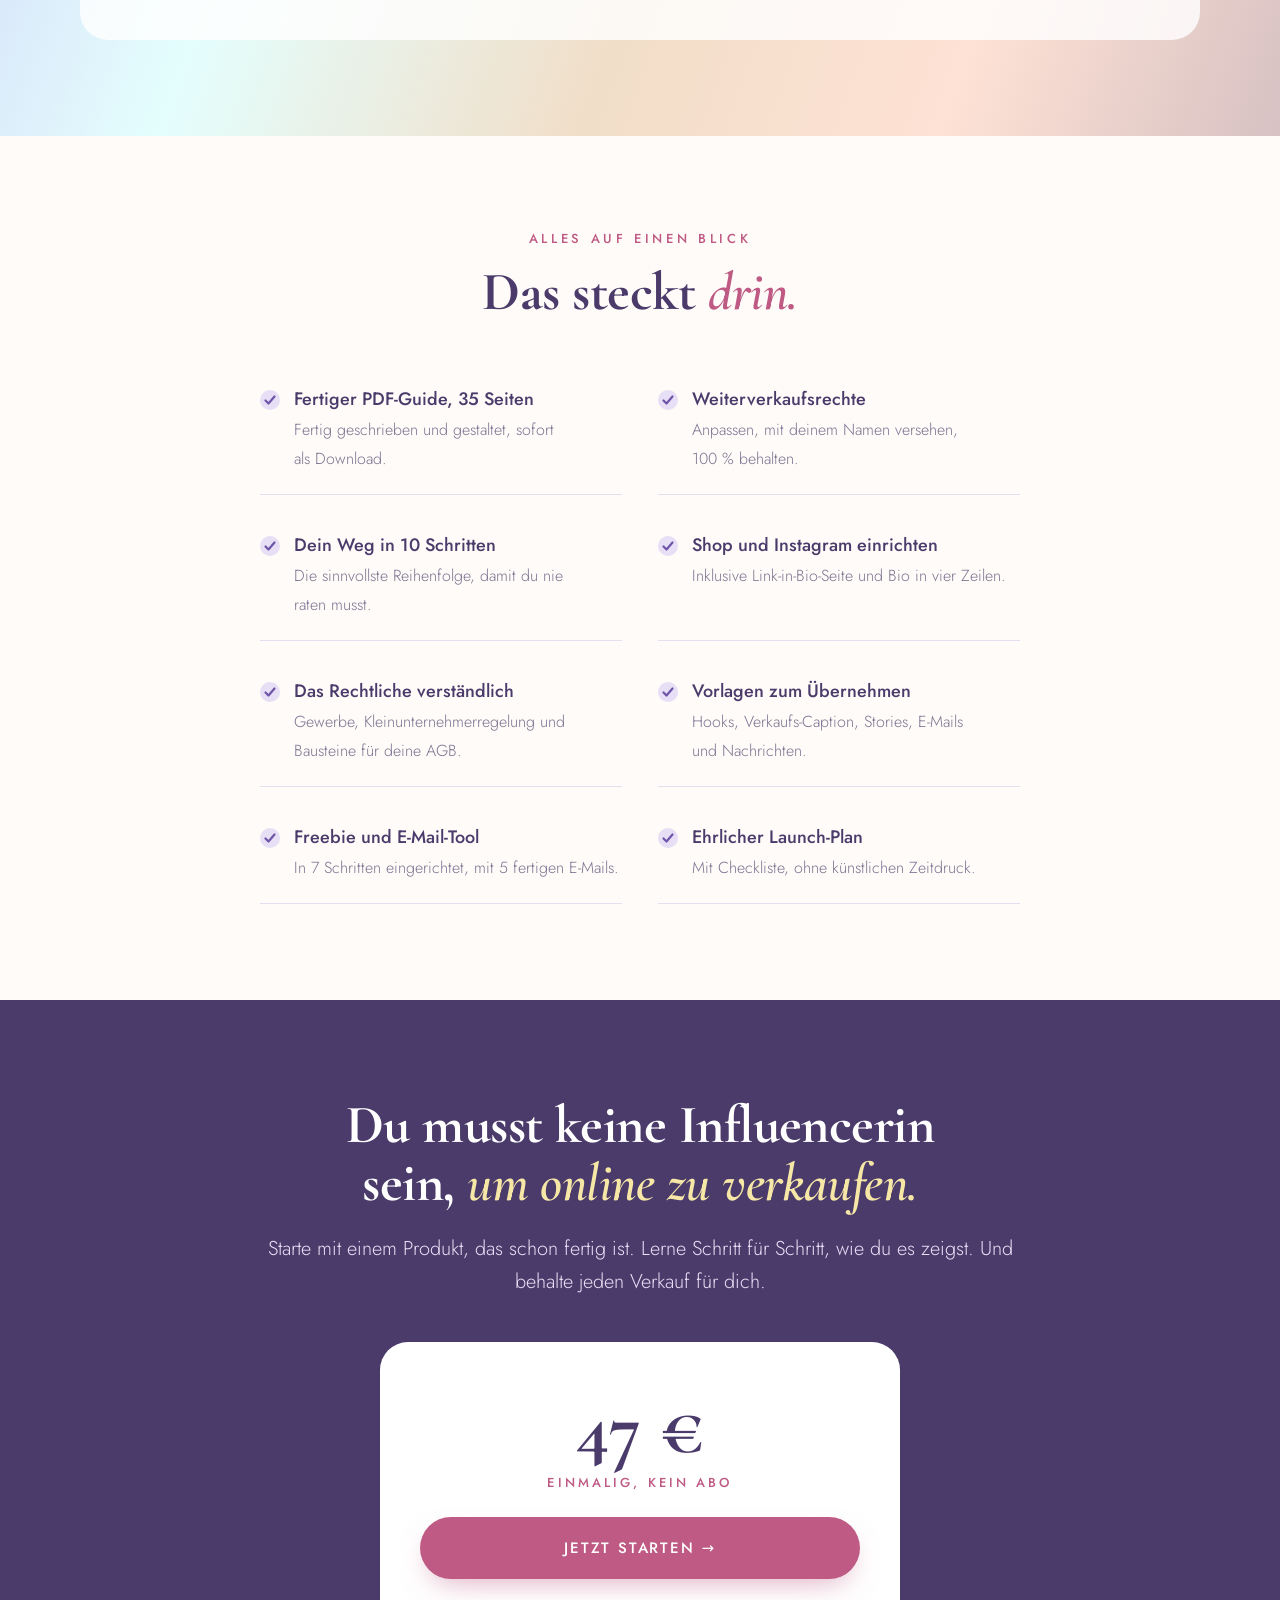
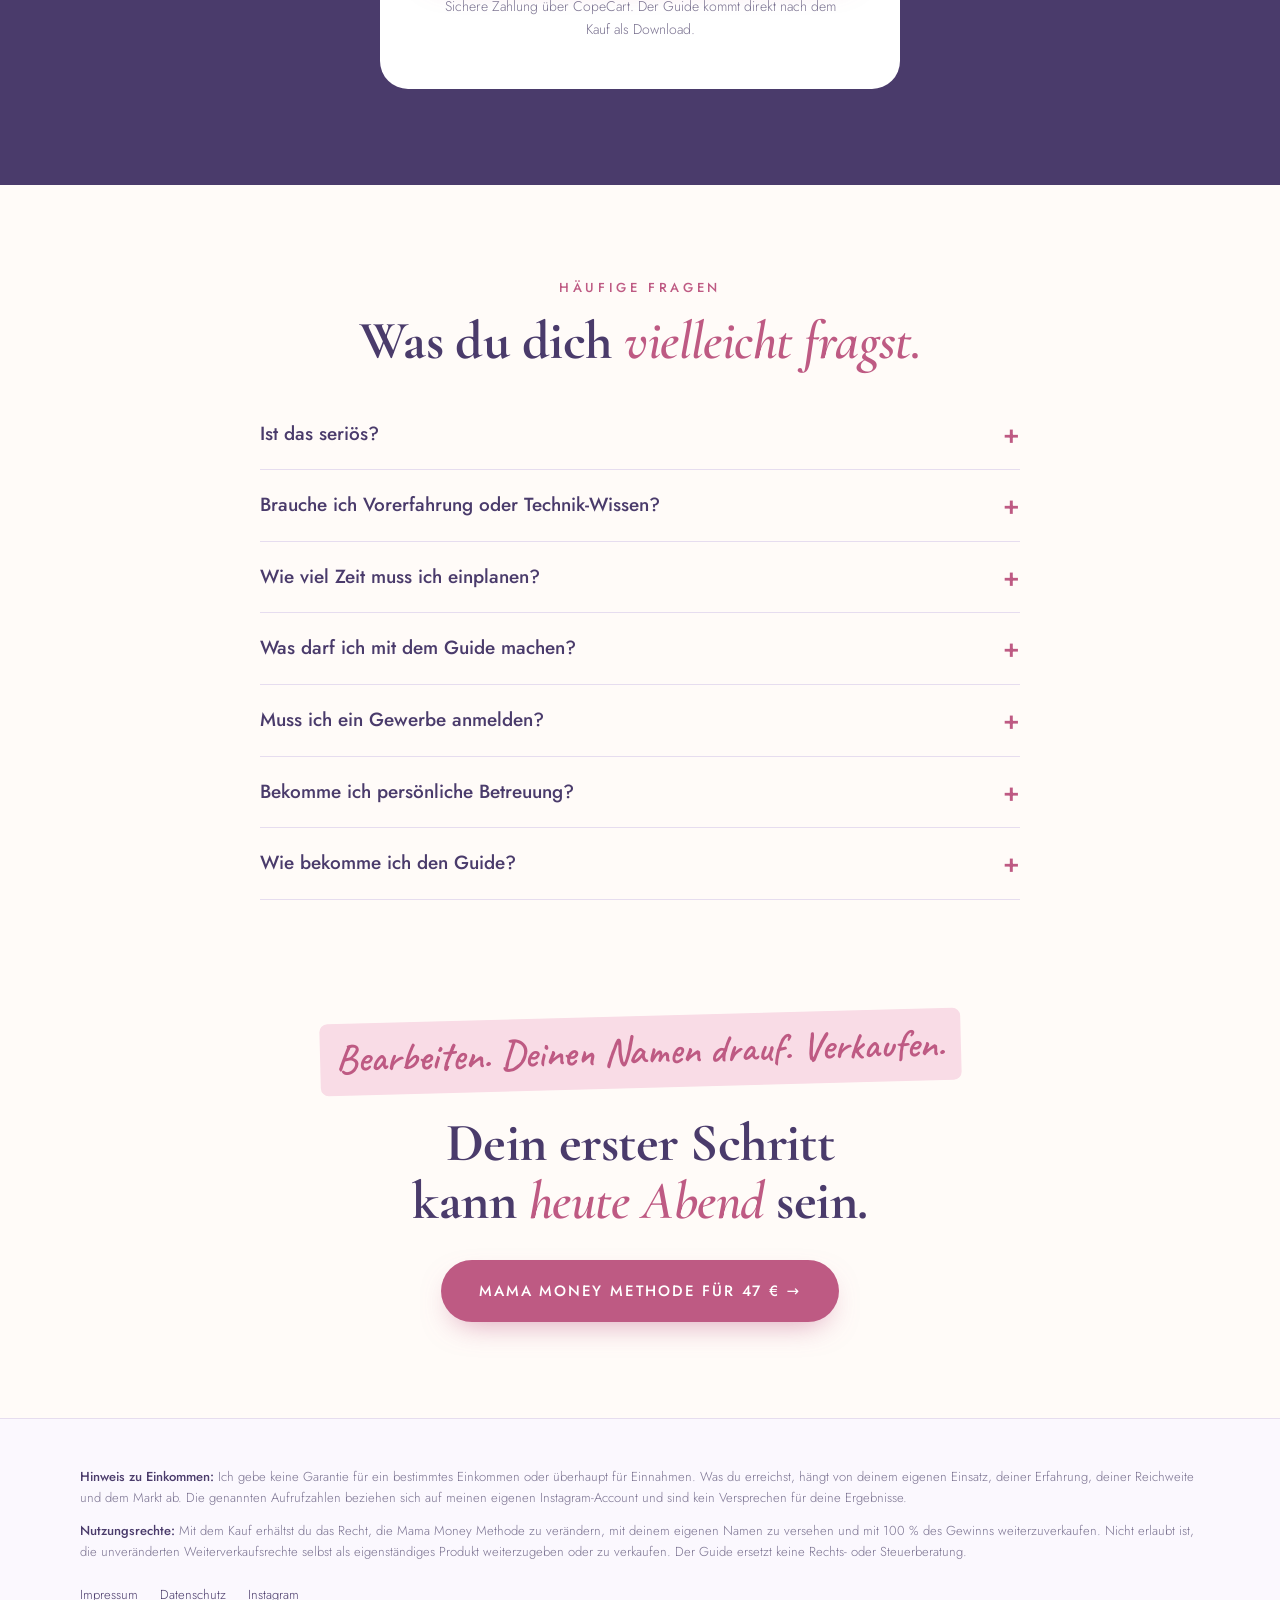
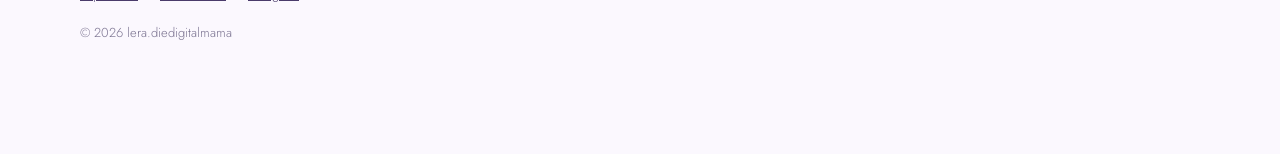
==== commit 3fe4a05c: "Besucherzähler GoatCounter und Datenschutz ergänzt" ====
--- a/index.html
+++ b/index.html
@@ -256,5 +256,6 @@
   if (last) last.data = last.data.replace(/ (\S+\s*)$/, ' $1');
 });
 </script>
+<script data-goatcounter="https://lera.goatcounter.com/count" async src="https://gc.zgo.at/count.js"></script>
 </body>
 </html>
--- a/assets/style.css
+++ b/assets/style.css
@@ -0,0 +1,186 @@
+@import url('fonts.css');
+
+:root {
+  --dunkel: #4A3B6B;
+  --akzent: #BE5A83;
+  --hell: #FFFBF8;
+  --hell-2: #FBF8FE;
+  --text: #3B3450;
+  --text-2: #7A7290;
+  --linie: #E6DDEF;
+  --lavendel: #E7DFF5;
+  --gelb: #FBF0C4;
+  --rosa: #F9DCE6;
+  --mint: #DCEFE1;
+  --verlauf: linear-gradient(110deg, #D1D3F7 0%, #E4FEFD 28%, #F1DEC8 55%, #FEE2D5 78%, #D7C1C2 100%);
+  --serif: 'Cormorant Garamond', Georgia, 'Times New Roman', serif;
+  --sans: 'Jost', system-ui, -apple-system, 'Segoe UI', sans-serif;
+  --hand: 'Caveat', 'Segoe Print', cursive;
+}
+
+* { box-sizing: border-box; margin: 0; padding: 0; }
+html { scroll-behavior: smooth; }
+body { background: var(--hell); color: var(--text); font: 300 18px/1.65 var(--sans); -webkit-font-smoothing: antialiased; }
+img { max-width: 100%; height: auto; display: block; }
+a { color: var(--akzent); }
+
+.wrap { width: min(1120px, 100% - 40px); margin-inline: auto; }
+.schmal { width: min(760px, 100% - 40px); margin-inline: auto; }
+section { padding: 96px 0; }
+.mitte { text-align: center; }
+
+h1, h2, h3 { font-family: var(--serif); color: var(--dunkel); font-weight: 700; line-height: 1.08; letter-spacing: -.01em; }
+h1 { font-size: clamp(40px, 5vw, 62px); }
+h2 { font-size: clamp(34px, 4.6vw, 54px); }
+h3 { font-size: clamp(26px, 3vw, 32px); }
+h1, h2, h3, .unterstrich, .wunsch-schluss, summary, .kicker, .hinweis-zeile { text-wrap: balance; }
+p, li, span, .zettel { text-wrap: pretty; }
+.nw { white-space: nowrap; }
+h1 em, h2 em, h3 em { font-style: italic; font-weight: 600; color: var(--akzent); }
+.kicker { font: 500 13px/1 var(--sans); letter-spacing: .28em; text-transform: uppercase; color: var(--akzent); margin-bottom: 18px; }
+.hand { font-family: var(--hand); font-weight: 600; color: var(--akzent); }
+.lead { font-size: 20px; color: var(--text); }
+.leise { color: var(--text-2); }
+p + p { margin-top: 14px; }
+b, strong { font-weight: 500; color: var(--dunkel); }
+
+/* Kopfzeile */
+.kopf { position: sticky; top: 0; z-index: 20; background: rgba(255, 251, 248, .9); backdrop-filter: blur(10px); border-bottom: 1px solid var(--linie); }
+.kopf .wrap { display: flex; align-items: center; justify-content: space-between; height: 66px; }
+.marke { font: 500 17px/1 var(--sans); letter-spacing: .04em; color: var(--dunkel); text-decoration: none; }
+.marke span { color: var(--akzent); }
+
+/* Knöpfe */
+.knopf { display: inline-flex; align-items: center; justify-content: center; gap: 10px; background: var(--akzent); color: #fff; text-decoration: none; font: 500 15px/1.2 var(--sans); letter-spacing: .12em; text-transform: uppercase; padding: 22px 38px; border-radius: 999px; box-shadow: 0 12px 30px -12px rgba(190, 90, 131, .6); transition: transform .2s, box-shadow .2s, background .2s; text-align: center; }
+.knopf:hover { transform: translateY(-2px); background: #a94a72; box-shadow: 0 16px 34px -12px rgba(190, 90, 131, .7); }
+.knopf.klein { padding: 12px 22px; font-size: 13px; box-shadow: none; }
+.knopf-info { margin-top: 14px; font-size: 14px; color: var(--text-2); }
+
+/* Held */
+.held { background: var(--verlauf); padding: 48px 0 72px; position: relative; overflow: hidden; }
+.held .wrap { display: grid; grid-template-columns: 1.1fr .9fr; gap: 56px; align-items: center; }
+.held h1 { margin-bottom: 22px; }
+.unterstrich { display: inline-block; font-size: clamp(30px, 3.4vw, 40px); background: rgba(255, 255, 255, .7); padding: 2px 16px 4px; border-radius: 8px; transform: rotate(-1.5deg); margin-bottom: 26px; }
+.held p.lead { max-width: 540px; }
+.held .knopf { margin-top: 30px; }
+.foto-held { position: relative; width: 100%; max-width: 400px; justify-self: center; }
+.foto-held img { border-radius: 260px 260px 24px 24px; aspect-ratio: 4 / 5; object-fit: cover; object-position: 50% 30%; width: 100%; border: 10px solid rgba(255, 255, 255, .85); box-shadow: 0 30px 60px -30px rgba(74, 59, 107, .45); }
+.foto-held .zettel { position: absolute; left: -28px; bottom: 34px; background: #fff; border-radius: 16px; padding: 14px 20px; box-shadow: 0 18px 40px -18px rgba(74, 59, 107, .4); font: 500 15px/1.35 var(--sans); color: var(--dunkel); max-width: 230px; }
+.foto-held .zettel .hand { font-size: 24px; display: block; }
+
+/* Zahlenband */
+.band { background: var(--dunkel); color: #fff; padding: 64px 0; }
+.band .wrap { display: grid; grid-template-columns: repeat(4, 1fr); gap: 28px; }
+.zahl { border-left: 3px solid #F6E7A6; padding-left: 18px; }
+.zahl b { display: block; font: 700 clamp(34px, 4vw, 46px)/1 var(--serif); color: #F6E7A6; margin-bottom: 8px; }
+.zahl span { font-size: 15px; color: #E7DFF5; line-height: 1.45; display: block; }
+
+/* Wunschzustand */
+.wunsch { background: var(--hell-2); }
+.wunsch-liste { display: grid; grid-template-columns: repeat(2, 1fr); gap: 20px; margin-top: 48px; }
+.wunsch-karte { background: #fff; border: 1px solid var(--linie); border-radius: 20px; padding: 28px 30px; }
+.wunsch-karte .hand { font-size: 26px; display: block; margin-bottom: 6px; }
+.wunsch-karte p { color: var(--text); }
+.wunsch-schluss { margin-top: 44px; font-family: var(--serif); font-weight: 600; font-size: clamp(26px, 3vw, 34px); color: var(--dunkel); line-height: 1.25; }
+
+/* Zwei Säulen */
+.saeulen { display: grid; grid-template-columns: 1fr 1fr; gap: 24px; margin-top: 52px; text-align: left; }
+.saeule { background: #fff; border: 1px solid var(--linie); border-radius: 22px; padding: 36px; }
+.saeule.stark { border: 2px solid var(--akzent); }
+.marke-klein { display: inline-block; background: var(--rosa); color: var(--akzent); font: 600 12px/1 var(--sans); letter-spacing: .14em; text-transform: uppercase; padding: 8px 12px; border-radius: 6px; margin-bottom: 18px; }
+.saeule h3 { margin-bottom: 12px; }
+.haken { list-style: none; margin-top: 20px; }
+.haken li { position: relative; padding-left: 34px; margin-top: 12px; }
+.haken li::before { content: ""; position: absolute; left: 0; top: 6px; width: 20px; height: 20px; border-radius: 50%; background: var(--mint) url("data:image/svg+xml,%3Csvg xmlns='http://www.w3.org/2000/svg' viewBox='0 0 20 20'%3E%3Cpath d='M5.5 10.5l3 3 6-7' fill='none' stroke='%233F7D57' stroke-width='2.2' stroke-linecap='round' stroke-linejoin='round'/%3E%3C/svg%3E") center / 20px no-repeat; }
+.hinweis-zeile { margin-top: 36px; font: 500 14px/1.5 var(--sans); letter-spacing: .14em; text-transform: uppercase; color: var(--dunkel); }
+
+/* Inhalt */
+.vorschau { display: flex; justify-content: center; align-items: flex-end; margin: 52px auto 12px; max-width: 760px; }
+.vorschau img { width: 34%; border-radius: 10px; box-shadow: 0 24px 50px -24px rgba(74, 59, 107, .5); border: 1px solid var(--linie); background: #fff; }
+.vorschau img:nth-child(1) { transform: rotate(-6deg) translateX(30px); }
+.vorschau img:nth-child(2) { width: 40%; position: relative; z-index: 2; }
+.vorschau img:nth-child(3) { transform: rotate(6deg) translateX(-30px); }
+.vorschau-text { font-size: 15px; color: var(--text-2); margin-bottom: 48px; }
+.teile { display: grid; gap: 18px; text-align: left; }
+.teil { display: grid; grid-template-columns: 78px 1fr; gap: 20px; background: #fff; border: 1px solid var(--linie); border-radius: 20px; padding: 28px 30px; }
+.teil .nr { font: 700 44px/1 var(--serif); color: var(--akzent); }
+.teil h3 { font-size: 26px; margin-bottom: 8px; }
+
+/* Über mich */
+.ueber .wrap { display: grid; grid-template-columns: .85fr 1.15fr; gap: 64px; align-items: center; }
+.ueber img { border-radius: 24px; aspect-ratio: 4 / 5; object-fit: cover; object-position: 50% 25%; }
+.ueber h2 { margin-bottom: 22px; }
+.ueber .hand { font-size: 30px; margin-top: 18px; display: block; }
+
+/* Ehrlich */
+.ehrlich { background: var(--verlauf); }
+.ehrlich-kasten { background: rgba(255, 255, 255, .82); border-radius: 28px; padding: 56px; }
+.ehrlich-kasten h2 { margin-bottom: 20px; }
+.fuer { display: grid; grid-template-columns: 1fr 1fr; gap: 36px; margin-top: 36px; }
+.fuer h3 { font-size: 24px; }
+.nein { list-style: none; margin-top: 16px; }
+.nein li { position: relative; padding-left: 34px; margin-top: 12px; }
+.nein li::before { content: "–"; position: absolute; left: 6px; top: 0; color: var(--akzent); font-weight: 500; }
+
+/* Paket */
+.paket { display: grid; grid-template-columns: repeat(2, 1fr); gap: 16px 36px; margin-top: 44px; text-align: left; }
+.paket div { padding: 20px 0 20px 34px; border-bottom: 1px solid var(--linie); position: relative; }
+.paket div::before { content: ""; position: absolute; left: 0; top: 25px; width: 20px; height: 20px; border-radius: 50%; background: var(--lavendel) url("data:image/svg+xml,%3Csvg xmlns='http://www.w3.org/2000/svg' viewBox='0 0 20 20'%3E%3Cpath d='M5.5 10.5l3 3 6-7' fill='none' stroke='%236F55A8' stroke-width='2.2' stroke-linecap='round' stroke-linejoin='round'/%3E%3C/svg%3E") center / 20px no-repeat; }
+.paket b { display: block; }
+.paket span { font-size: 16px; color: var(--text-2); }
+
+/* Preis */
+.preis { background: var(--dunkel); color: #fff; }
+.preis h2 { color: #fff; }
+.preis h2 em { color: #F6E7A6; }
+.preis p { color: #E7DFF5; }
+.preis-karte { background: #fff; color: var(--text); border-radius: 28px; padding: 48px 40px; max-width: 520px; margin: 44px auto 0; }
+.preis-karte .betrag { font: 700 76px/1 var(--serif); color: var(--dunkel); }
+.preis-karte .einmal { font: 500 13px/1 var(--sans); letter-spacing: .24em; text-transform: uppercase; color: var(--akzent); margin: 10px 0 28px; }
+.preis-karte .knopf { width: 100%; }
+.preis-karte .klein-text { font-size: 14px; color: var(--text-2); margin-top: 16px; }
+
+/* Fragen */
+.fragen details { border-bottom: 1px solid var(--linie); padding: 22px 0; }
+.fragen summary { cursor: pointer; list-style: none; font: 500 19px/1.4 var(--sans); color: var(--dunkel); display: flex; justify-content: space-between; gap: 20px; }
+.fragen summary::-webkit-details-marker { display: none; }
+.fragen summary::after { content: "+"; color: var(--akzent); font-size: 26px; line-height: 1; }
+.fragen details[open] summary::after { content: "–"; }
+.fragen details p { margin-top: 12px; color: var(--text); }
+
+/* Schluss */
+.schluss { text-align: center; }
+.schluss .unterstrich { background: var(--rosa); }
+
+/* Fußzeile */
+.fuss { background: var(--hell-2); border-top: 1px solid var(--linie); padding: 48px 0 110px; font-size: 13px; color: var(--text-2); line-height: 1.6; }
+.fuss p + p { margin-top: 12px; }
+.fuss nav { margin-top: 22px; display: flex; gap: 22px; flex-wrap: wrap; }
+.fuss nav a { color: var(--dunkel); }
+
+/* fester Knopf am Telefon */
+.mobil-knopf { display: none; }
+
+/* Rechtstexte */
+.recht { padding: 64px 0 96px; }
+.recht h1 { font-size: clamp(38px, 5vw, 56px); margin-bottom: 32px; }
+.recht h2 { font-size: 28px; margin: 36px 0 10px; }
+.recht p, .recht li { font-size: 17px; }
+.recht ul { padding-left: 22px; margin-top: 8px; }
+
+@media (max-width: 860px) {
+  section { padding: 68px 0; }
+  .held { padding: 40px 0 64px; }
+  .held .wrap, .ueber .wrap { grid-template-columns: minmax(0, 1fr); gap: 36px; }
+  .foto-held { max-width: 320px; margin-inline: auto; }
+  .foto-held .zettel { left: -8px; bottom: 18px; }
+  .band .wrap { grid-template-columns: 1fr 1fr; gap: 30px 20px; }
+  .wunsch-liste, .saeulen, .fuer, .paket { grid-template-columns: 1fr; }
+  .ehrlich-kasten { padding: 34px 24px; }
+  .teil { grid-template-columns: 1fr; gap: 6px; padding: 24px; }
+  .ueber img { width: 100%; max-width: min(380px, 100%); margin-inline: auto; }
+  .kopf .knopf { display: none; }
+  .mobil-knopf { display: block; position: fixed; left: 14px; right: 14px; bottom: 14px; z-index: 30; }
+  .mobil-knopf .knopf { width: 100%; padding: 18px 20px; }
+  .knopf { padding: 20px 26px; font-size: 14px; }
+}
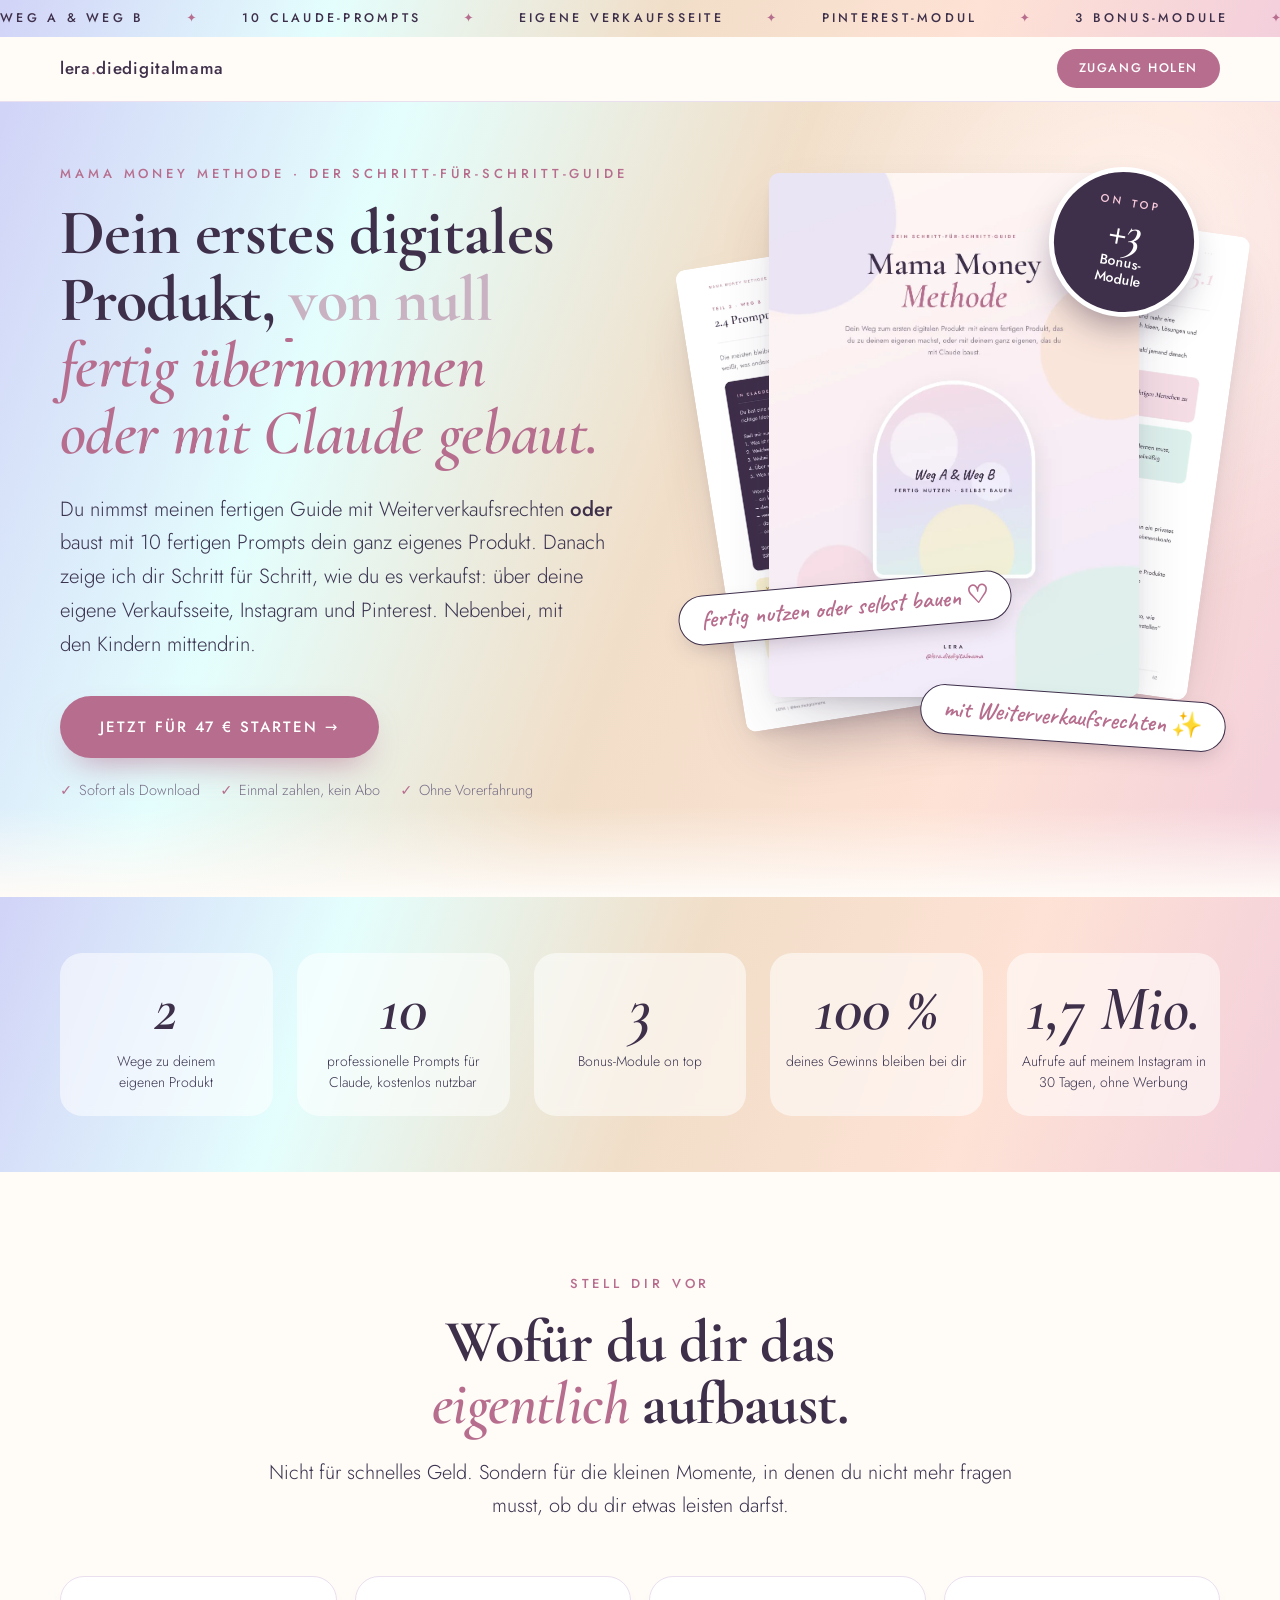
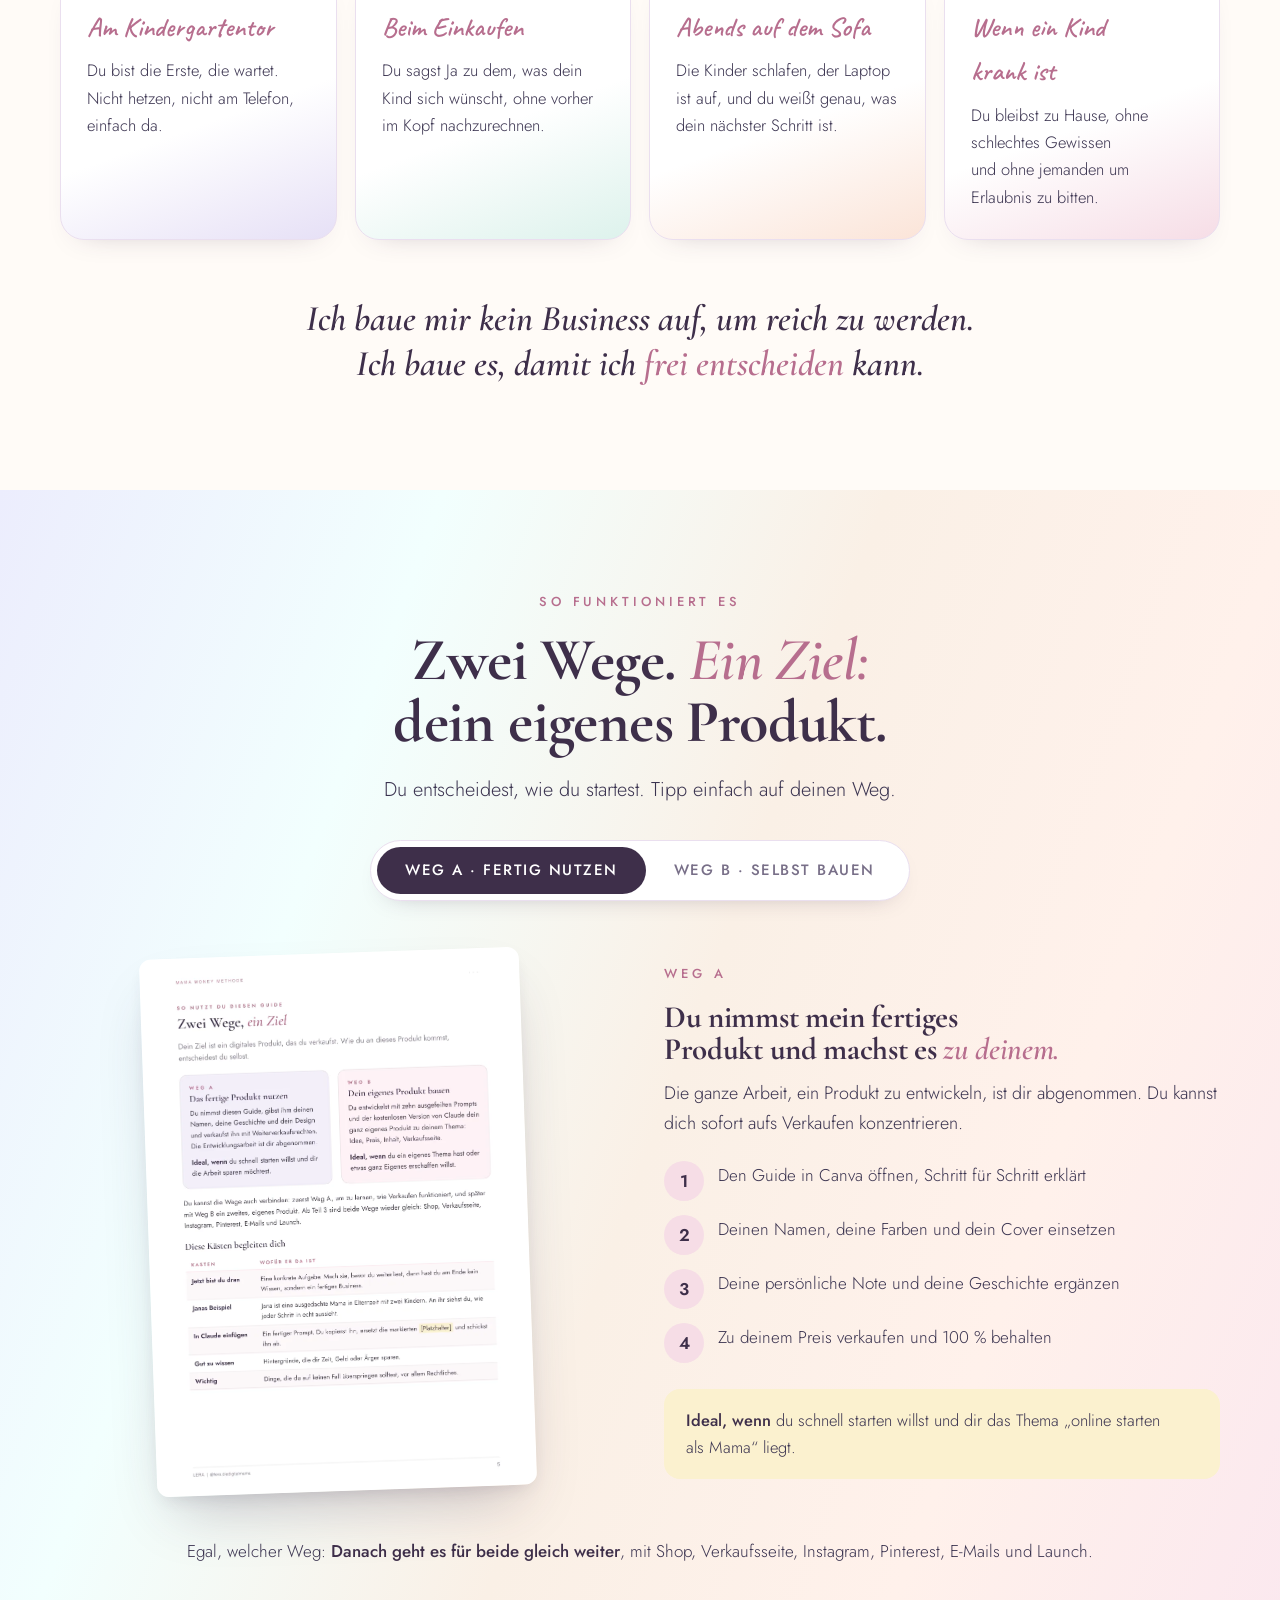
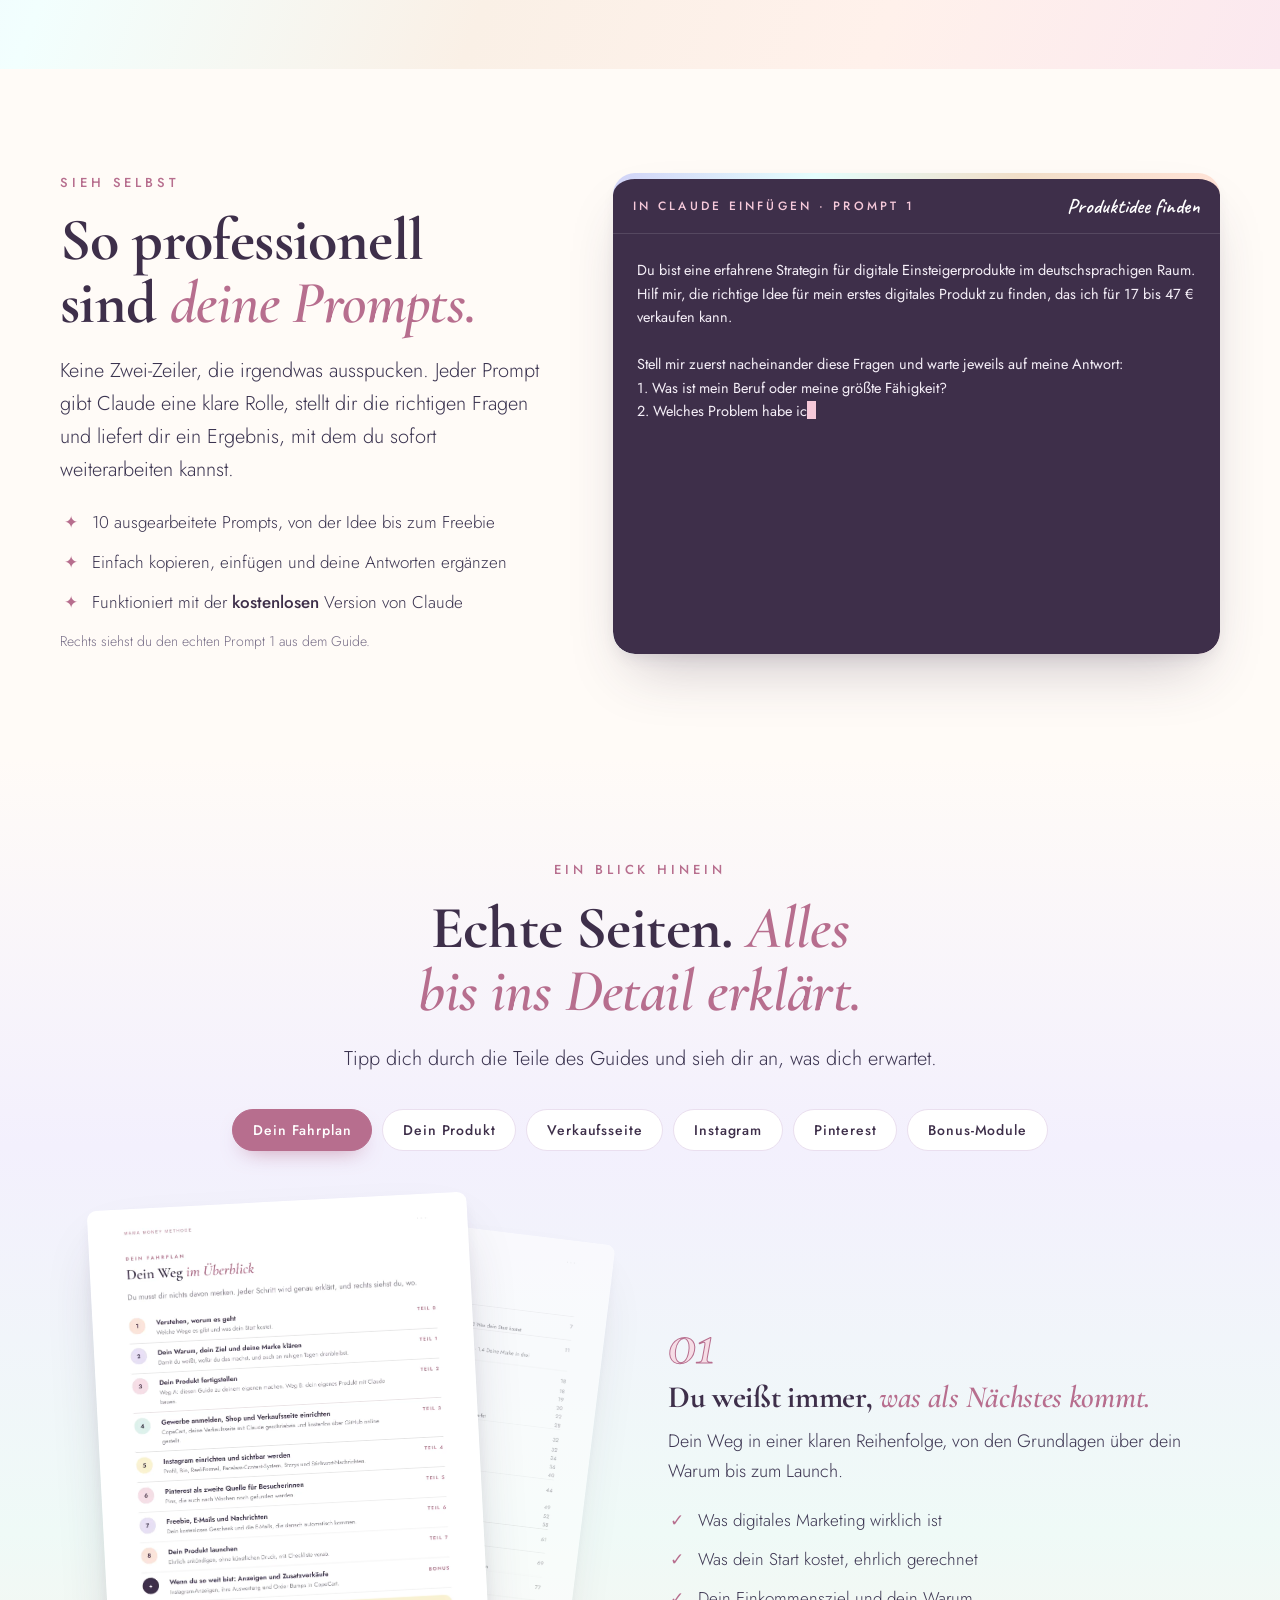
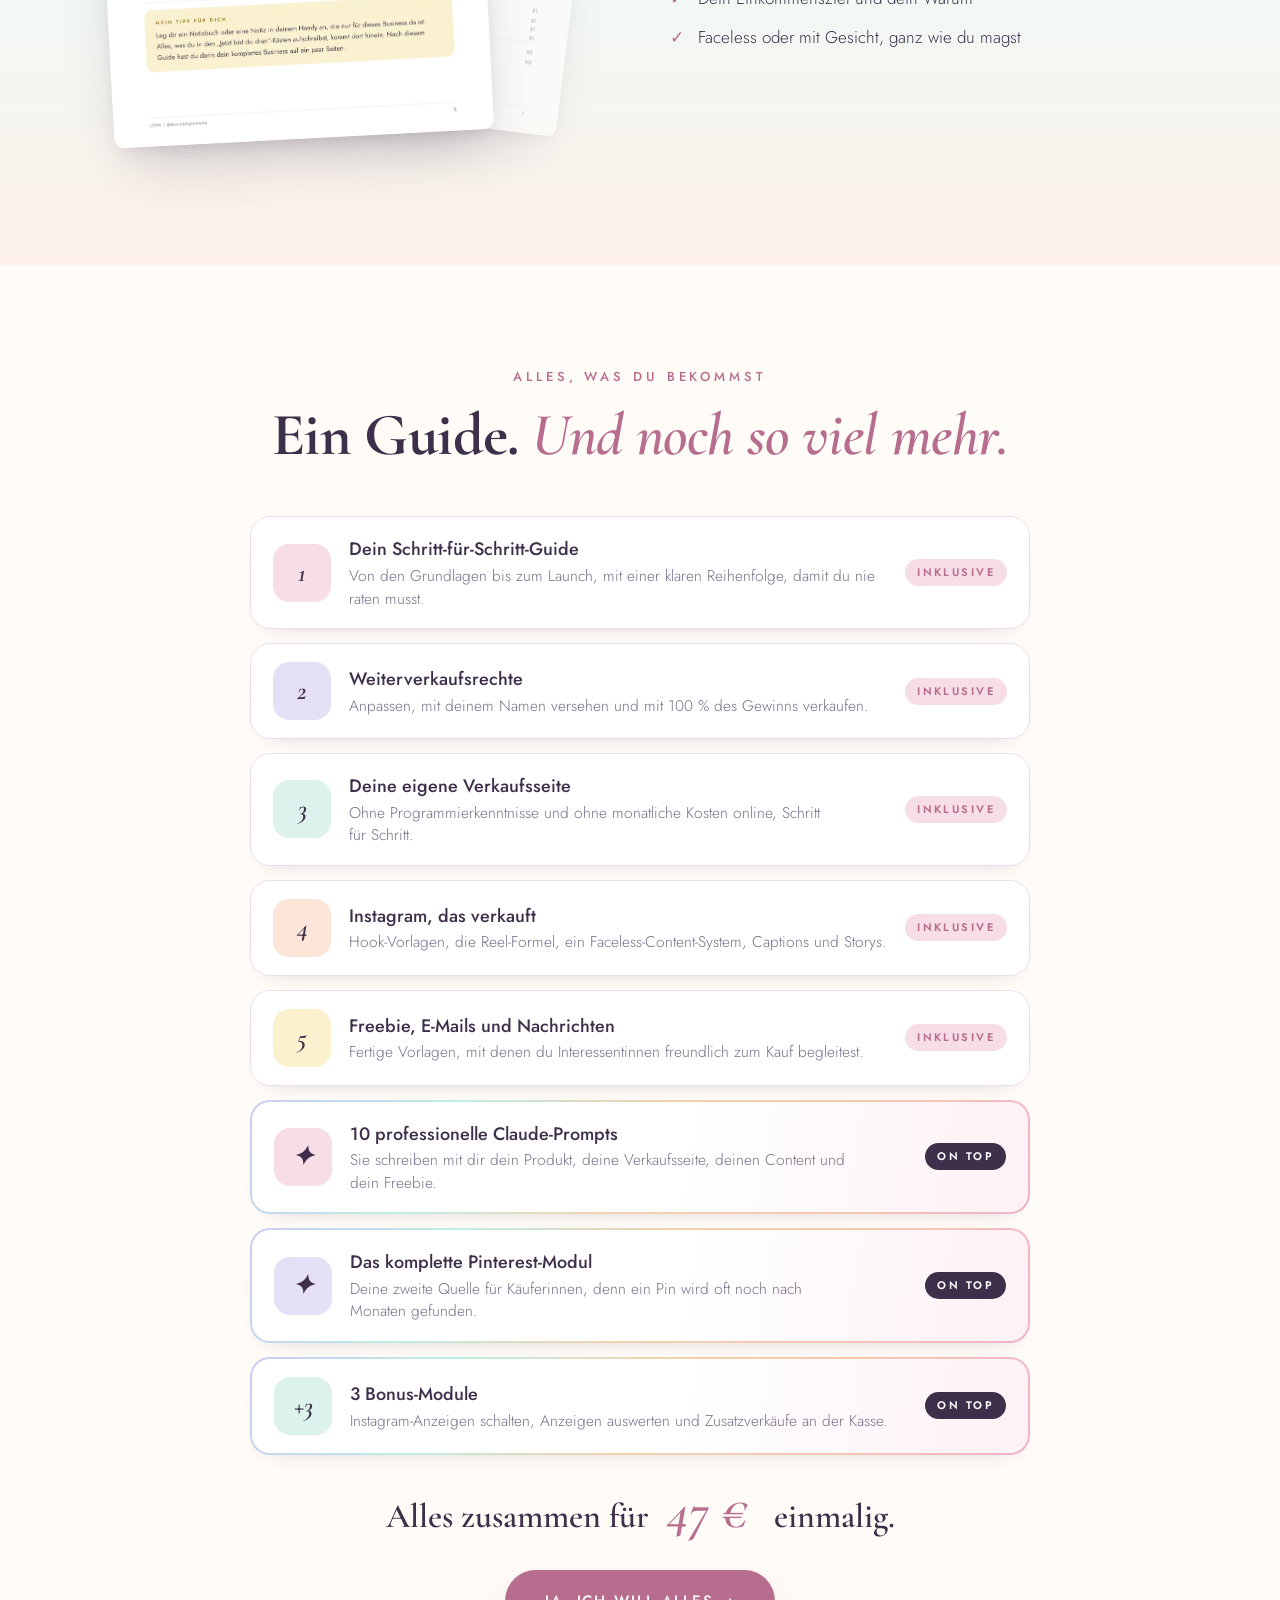
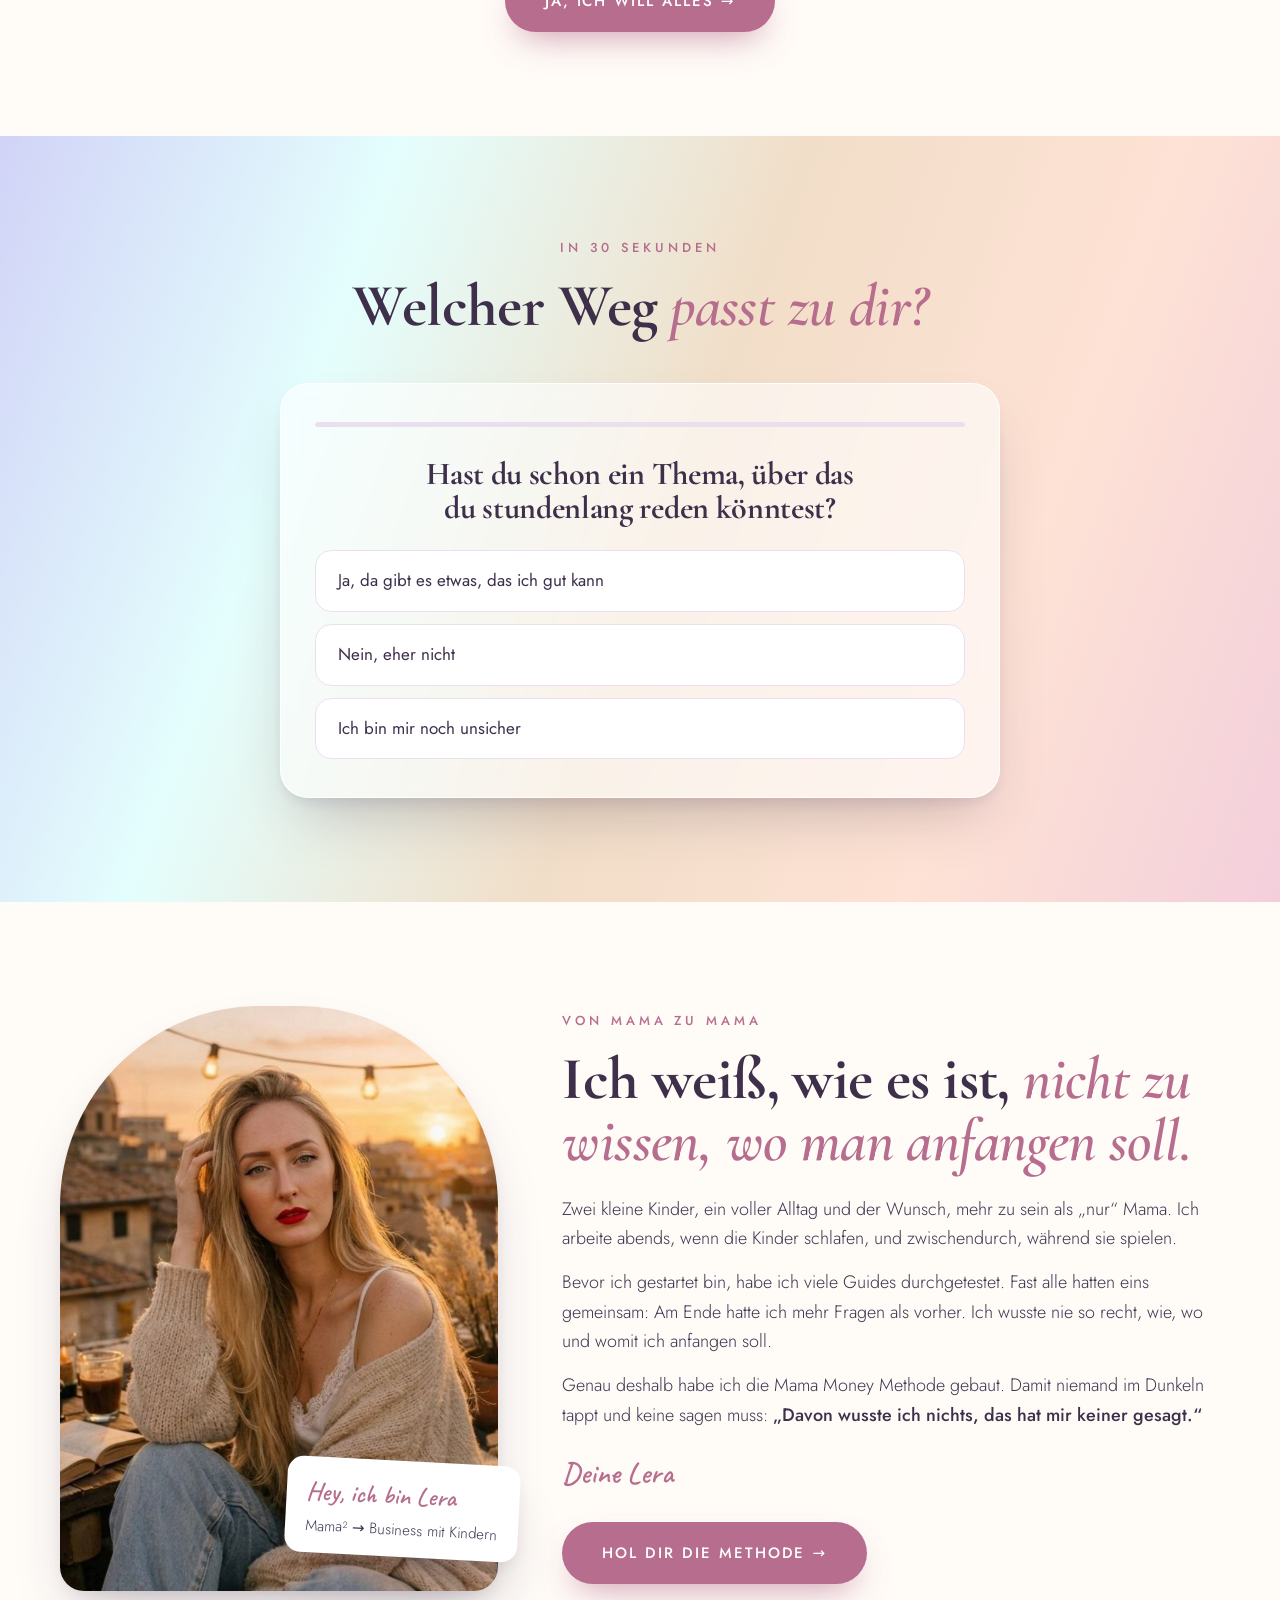
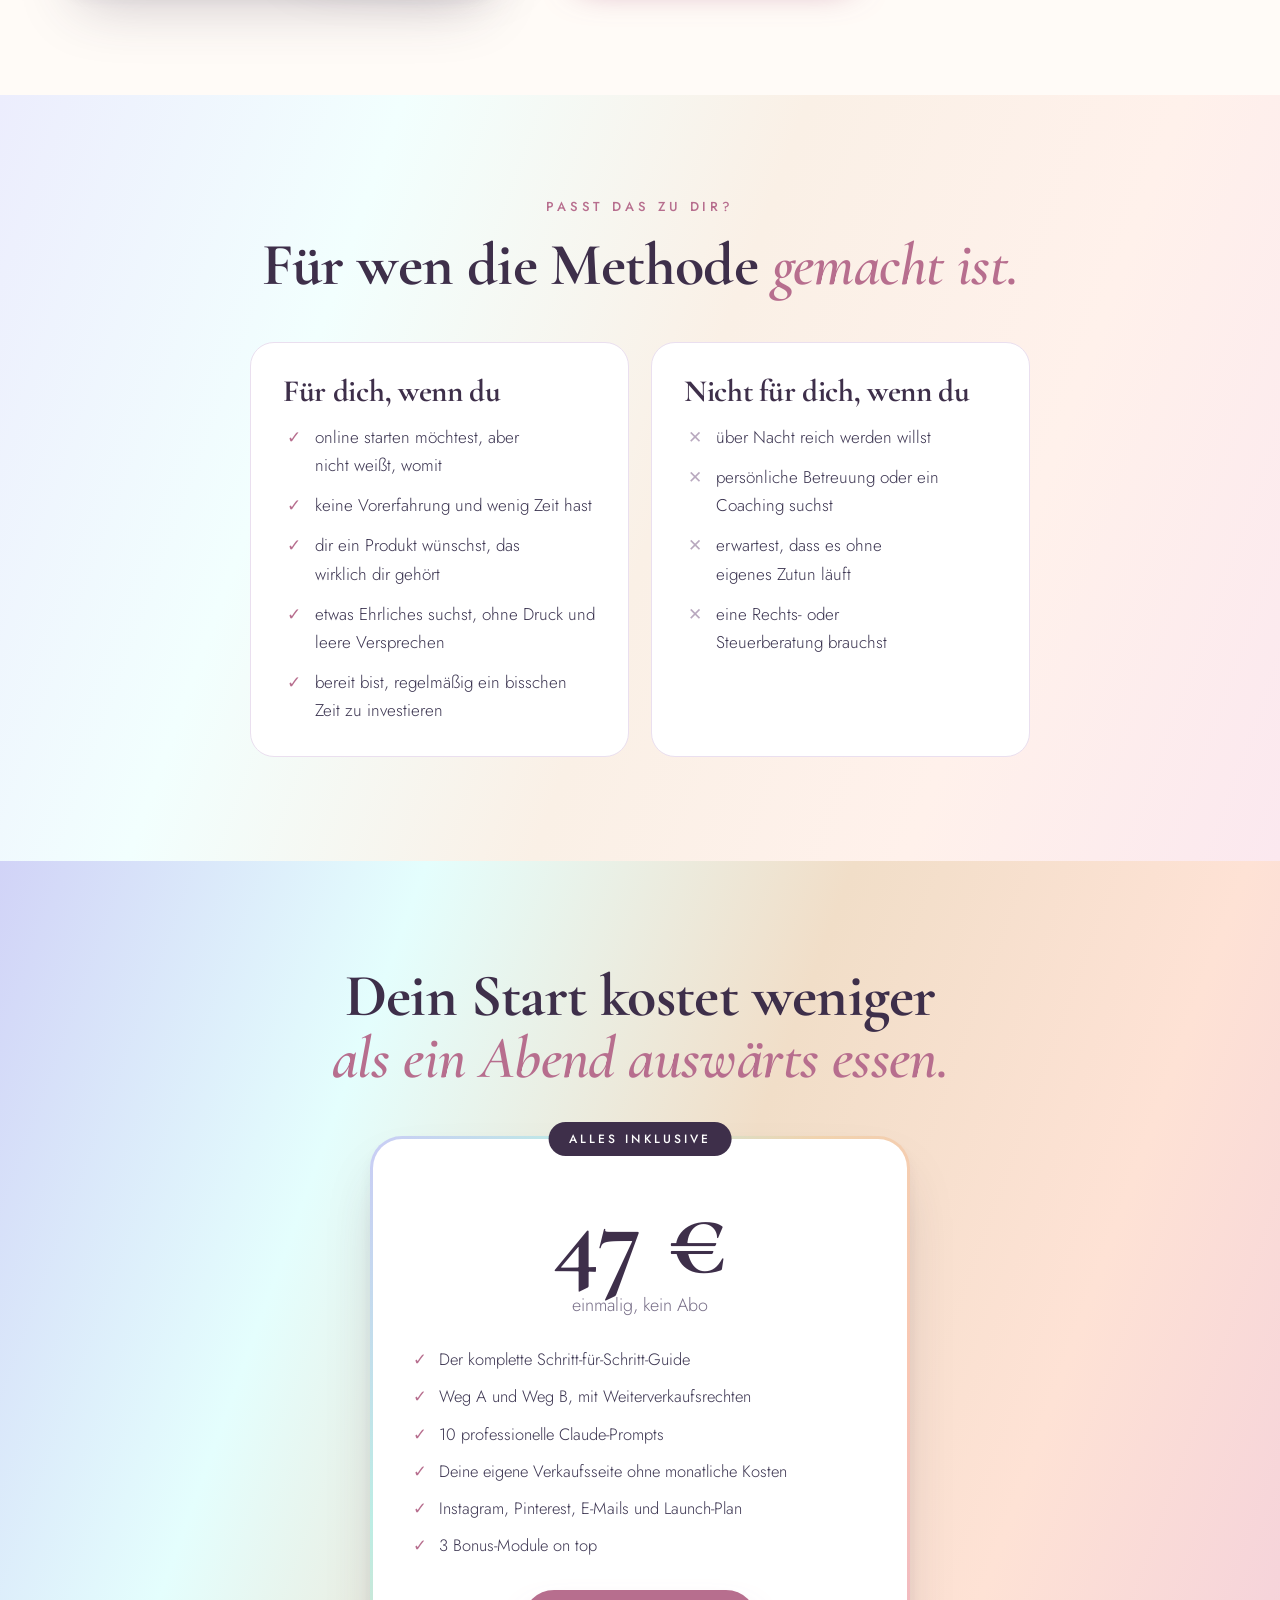
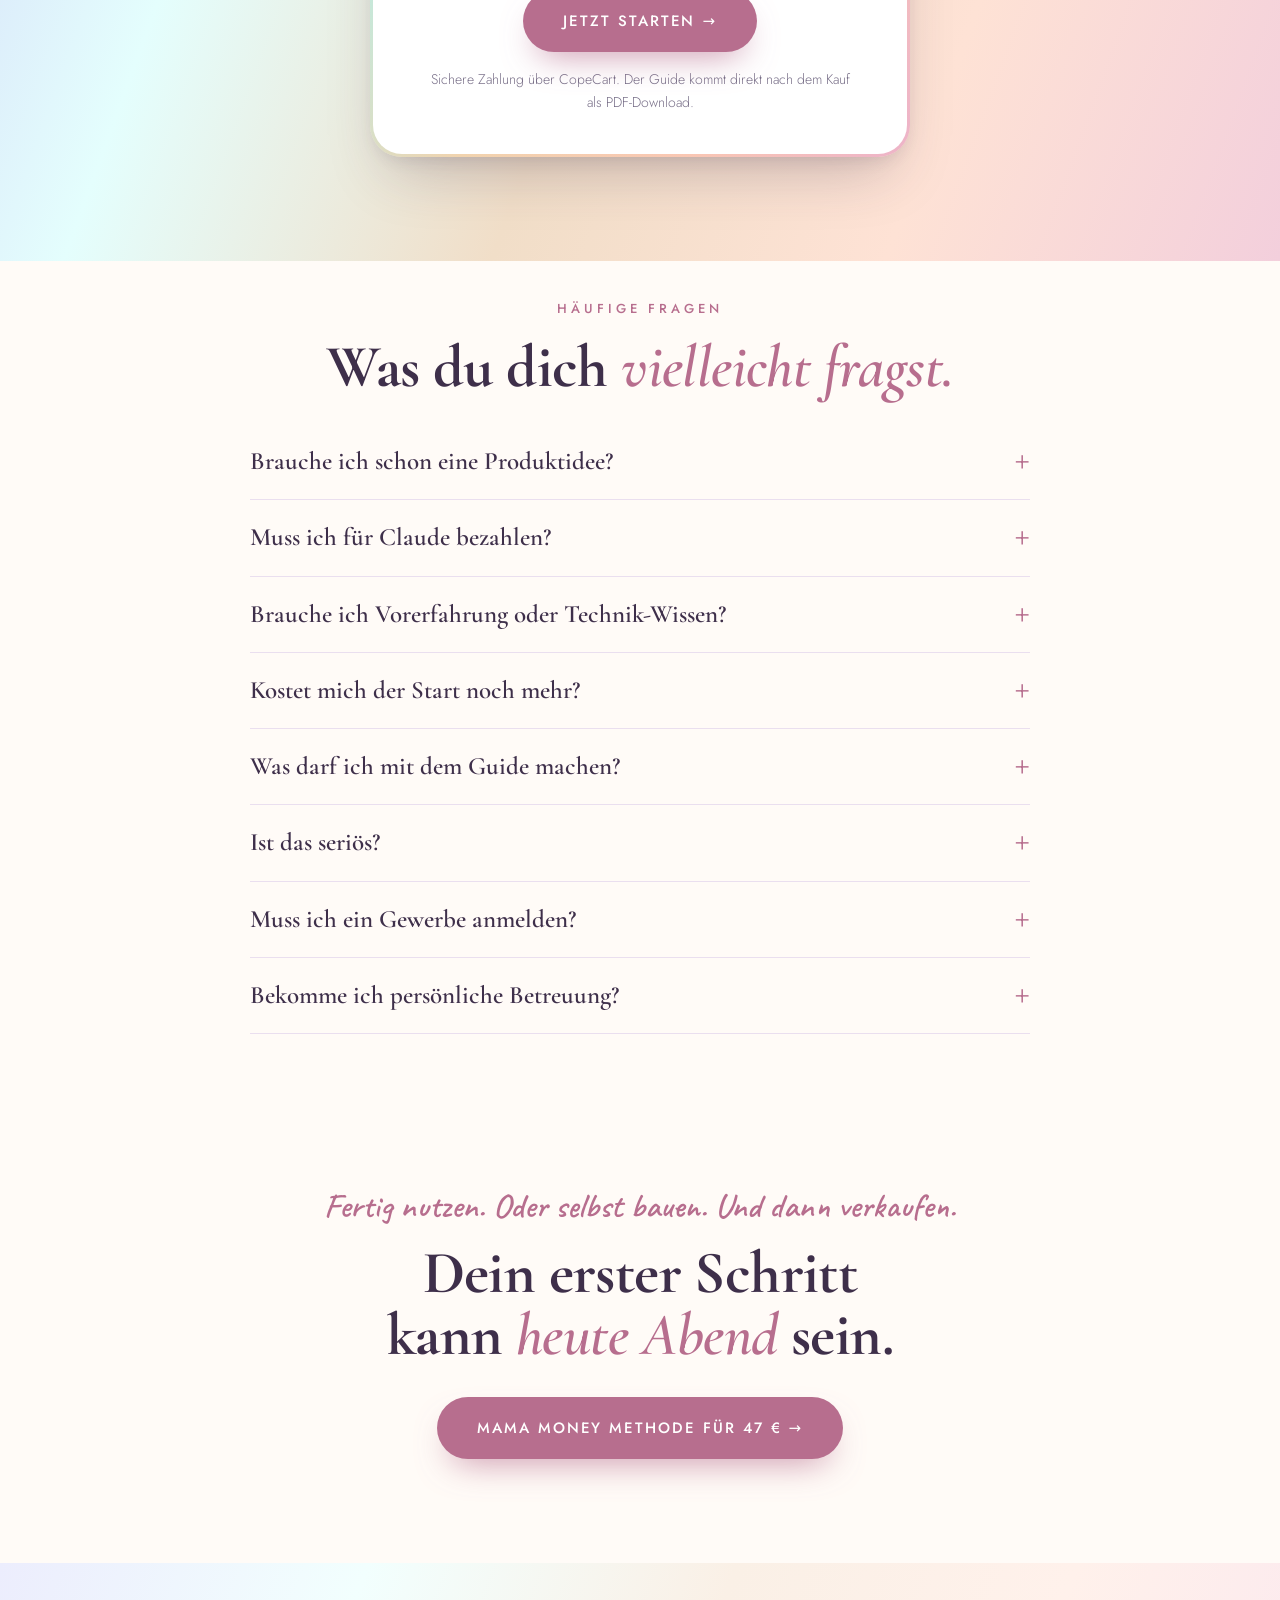
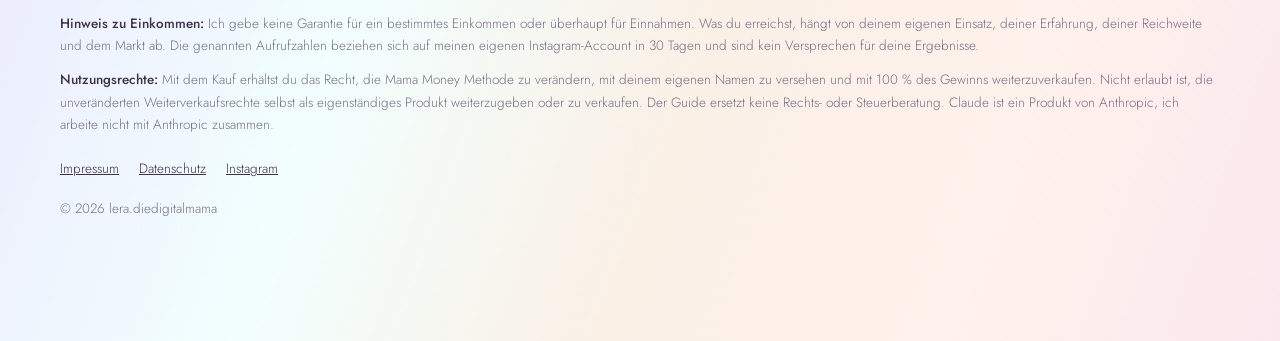
==== commit 8d0b5da9: "Neue Verkaufsseite für die erweiterte Mama Money Methode" ====
--- a/index.html
+++ b/index.html
@@ -1,261 +1,687 @@
-<!doctype html>
-<html lang="de">
-<head>
-<meta charset="utf-8">
-<meta name="viewport" content="width=device-width, initial-scale=1">
-<title>lera.diedigitalmama | Mama Money Methode</title>
-<meta name="description" content="Du musst kein digitales Produkt von null erstellen. Die Mama Money Methode: ein fertiger PDF-Guide mit Weiterverkaufsrechten und Schritt-für-Schritt-Anleitung, für 47 € einmalig.">
-<meta property="og:title" content="Mama Money Methode von lera.diedigitalmama">
-<meta property="og:description" content="Ein fertiges digitales Produkt mit Weiterverkaufsrechten, dazu die Anleitung, wie du es verkaufst. 47 € einmalig.">
-<meta property="og:image" content="assets/seite-1.png">
-<link rel="icon" href="data:image/svg+xml,%3Csvg xmlns='http://www.w3.org/2000/svg' viewBox='0 0 100 100'%3E%3Ctext y='.9em' font-size='90'%3E%F0%9F%8E%80%3C/text%3E%3C/svg%3E">
-<link rel="stylesheet" href="assets/style.css">
-</head>
-<body>
-
-<header class="kopf">
-  <div class="wrap">
-    <a class="marke" href="#">lera<span>.</span>diedigitalmama</a>
-    <a class="knopf klein" href="https://copecart.com/products/60befb55/checkout">Zugang holen</a>
-  </div>
-</header>
-
-<main>
-
-<!-- 1 Held -->
-<section class="held">
-  <div class="wrap">
-    <div>
-      <p class="kicker">Mama Money Methode</p>
-      <h1>Du musst kein digitales Produkt von null erstellen, um <em>online zu&nbsp;starten.</em></h1>
-      <span class="hand unterstrich">Ich habe es schon für dich gemacht.</span>
-      <p class="lead">Für einmalig <b>47&nbsp;€</b> bekommst du meinen fertigen PDF-Guide mit Weiterverkaufsrechten. Dazu die Anleitung, wie du ihn zu deinem eigenen machst, deinen Shop einrichtest und ihn verkaufst.</p>
-      <p class="lead" style="margin-top:14px">Nebenbei, mit Kindern, ohne Vorerfahrung.</p>
-      <a class="knopf" href="https://copecart.com/products/60befb55/checkout">Jetzt für 47&nbsp;€ starten &rarr;</a>
-      <p class="knopf-info">Sofort als Download. Einmal zahlen, kein Abo.</p>
-    </div>
-    <div class="foto-held">
-      <img src="assets/lera.jpg" alt="Lera, Mama von zwei Kindern, sitzt im Abendlicht auf einer Dachterrasse" width="720" height="1280">
-      <div class="zettel"><span class="hand">Hey, ich bin Lera</span>Mama² → Business mit&nbsp;Kindern</div>
-    </div>
-  </div>
-</section>
-
-<!-- 2 Zahlenband -->
-<section class="band" aria-label="Auf einen Blick">
-  <div class="wrap">
-    <div class="zahl"><b>35</b><span>Seiten fertiger Guide, den du anpassen und als dein Produkt verkaufen darfst</span></div>
-    <div class="zahl"><b>100&nbsp;%</b><span>deines Gewinns bleiben bei dir, keine Provision an mich</span></div>
-    <div class="zahl"><b>10</b><span>Schritte in klarer Reihenfolge, vom Start bis zum Launch</span></div>
-    <div class="zahl"><b>1,7&nbsp;Mio.</b><span>Aufrufe auf meinem Instagram in 30&nbsp;Tagen, ohne bezahlte Werbung</span></div>
-  </div>
-</section>
-
-<!-- 3 Wunschzustand -->
-<section class="wunsch">
-  <div class="schmal mitte">
-    <p class="kicker">Stell dir vor</p>
-    <h2>Wofür du dir das <em>eigentlich</em> aufbaust.</h2>
-    <p class="lead" style="margin-top:20px">Nicht für schnelles Geld. Sondern für die kleinen Momente, in denen du nicht mehr fragen musst, ob du dir etwas leisten darfst.</p>
-  </div>
-  <div class="wrap">
-    <div class="wunsch-liste">
-      <div class="wunsch-karte"><span class="hand">Am Kindergartentor</span><p>Du bist die Erste, die wartet. Nicht hetzen, nicht am Telefon, einfach da.</p></div>
-      <div class="wunsch-karte"><span class="hand">Beim Einkaufen</span><p>Du sagst Ja zu dem, was dein Kind sich wünscht, ohne vorher im Kopf nachzurechnen.</p></div>
-      <div class="wunsch-karte"><span class="hand">Im Mittagsschlaf</span><p>Babyphone neben dir, Laptop auf dem Schoß, und du weißt genau, was dein nächster Schritt ist.</p></div>
-      <div class="wunsch-karte"><span class="hand">Wenn ein Kind krank ist</span><p>Du bleibst zu Hause, ohne schlechtes Gewissen und ohne jemanden um Erlaubnis zu bitten.</p></div>
-    </div>
-    <p class="wunsch-schluss mitte">Ich baue mir kein Business auf, um reich zu werden. Ich baue es, damit ich <em>frei entscheiden</em> kann.</p>
-  </div>
-</section>
-
-<!-- 4 Zwei Säulen -->
-<section>
-  <div class="schmal mitte">
-    <p class="kicker">So funktioniert es</p>
-    <h2>Ein fertiges Produkt. <em>Eine klare Reihenfolge.</em></h2>
-    <p class="lead" style="margin-top:20px">Du überspringst den schwersten Teil, nämlich herauszufinden, was du überhaupt verkaufen sollst. Und du bekommst den Weg, wie du es verkaufst.</p>
-  </div>
-  <div class="wrap">
-    <div class="saeulen">
-      <div class="saeule stark">
-        <span class="marke-klein">Teil 1</span>
-        <h3>Du startest mit meinem Produkt.</h3>
-        <p>Der Guide ist fertig geschrieben und gestaltet. Du machst ihn zu deinem eigenen:</p>
-        <ul class="haken">
-          <li>Namen und Cover ändern</li>
-          <li>Inhalte anpassen und deine persönliche Note einbauen</li>
-          <li>Zu deinem eigenen Preis verkaufen</li>
-          <li>100&nbsp;% deines Gewinns behalten</li>
-          <li>In eigene Angebote einbinden oder verschenken</li>
-        </ul>
-      </div>
-      <div class="saeule">
-        <span class="marke-klein">Teil 2</span>
-        <h3>Du lernst, wie du es verkaufst.</h3>
-        <p>Schritt für Schritt, ohne Fachchinesisch, mit Vorlagen zum Übernehmen:</p>
-        <ul class="haken">
-          <li>Shop, Instagram und Link-in-Bio-Seite einrichten</li>
-          <li>Das Rechtliche: Gewerbe, Kleinunternehmerregelung, AGB-Bausteine</li>
-          <li>7&nbsp;Hook-Vorlagen, eine Verkaufs-Caption und 6&nbsp;Story-Vorlagen</li>
-          <li>Freebie und E&#8209;Mail-Tool in 7&nbsp;Schritten, mit <span class="nw">5&nbsp;E&#8209;Mail-Vorlagen</span></li>
-          <li>Ein ehrlicher Launch-Plan ohne künstlichen Druck</li>
-        </ul>
-      </div>
-    </div>
-    <p class="hinweis-zeile mitte">Beides steckt im selben Guide für 47&nbsp;€.</p>
-  </div>
-</section>
-
-<!-- 5 Inhalt -->
-<section style="background:var(--hell-2)">
-  <div class="schmal mitte">
-    <p class="kicker">Ein Blick hinein</p>
-    <h2>Genau das bekommst du <em>für&nbsp;47&nbsp;€.</em></h2>
-    <p class="lead" style="margin-top:20px">Kein Kurs, den du wochenlang anschaust. Ein klarer Guide, der dir sagt, was du wann tust, und dir ein fertiges Produkt in die Hand gibt.</p>
-    <div class="vorschau">
-      <img src="assets/seite-6.png" alt="Seite 6: Dein Weg im Überblick, zehn Schritte" loading="lazy" width="909" height="1286">
-      <img src="assets/seite-1.png" alt="Titelseite der Mama Money Methode" loading="lazy" width="909" height="1286">
-      <img src="assets/seite-18.png" alt="Innenseite aus dem Teil Produkt und Shop" loading="lazy" width="909" height="1286">
-    </div>
-    <p class="vorschau-text">Echte Seiten aus dem Guide, den du bekommst.</p>
-    <div class="teile">
-      <div class="teil"><span class="nr">01</span><div><h3>Die Grundlagen</h3><p>Was digitales Marketing ist, welche Wege es gibt, dein Weg im Überblick und was dein Start wirklich kostet.</p></div></div>
-      <div class="teil"><span class="nr">02</span><div><h3>Dein Fundament</h3><p>Dein Warum, dein Einkommensziel ehrlich gerechnet, faceless oder mit Gesicht und deine eigene Marke.</p></div></div>
-      <div class="teil"><span class="nr">03</span><div><h3>Produkt &amp; Shop</h3><p>Den Guide zu deinem machen, Shop und Instagram einrichten, deine Link-in-Bio-Seite und das Rechtliche verständlich erklärt.</p></div></div>
-      <div class="teil"><span class="nr">04</span><div><h3>Sichtbarkeit &amp; Verkauf</h3><p>Deine Content-Formel, Hook- und Story-Vorlagen, dein Freebie, dein E-Mail-Tool und Vorlagen für deine Nachrichten.</p></div></div>
-      <div class="teil"><span class="nr">05</span><div><h3>Dein Launch</h3><p>Ein ehrlicher Plan, eine Checkliste vor dem Start und eine kurze Rückschau danach. Dazu ein kleines Lexikon.</p></div></div>
-    </div>
-  </div>
-</section>
-
-<!-- 6 Über mich -->
-<section class="ueber">
-  <div class="wrap">
-    <img src="assets/lera.jpg" alt="Lera, die Gründerin von lera.diedigitalmama" loading="lazy" width="720" height="1280">
-    <div>
-      <p class="kicker">Von Mama zu Mama</p>
-      <h2>Hey, ich bin Lera. <em>Mama²</em> und mittendrin.</h2>
-      <p>Zwei kleine Kinder, ein voller Alltag und der Wunsch, mehr zu sein als „nur“ Mama. Ich arbeite im Mittagsschlaf, neben den Kindern, während sie spielen, und abends, wenn sie schlafen.</p>
-      <p>Bevor ich gestartet bin, habe ich viele Guides durchgetestet. Fast alle hatten eins gemeinsam: Am Ende hatte ich mehr Fragen als vorher. Ich wusste nie so recht, wie, wo und womit ich anfangen soll. Und keiner hat mir gesagt, worauf ich bei der Gewerbeanmeldung achten muss.</p>
-      <p>Genau deshalb habe ich die Mama Money Methode gebaut. Damit niemand im Dunkeln tappt und keine sagen muss: <b>„Davon wusste ich nichts, das hat mir keiner gesagt.“</b></p>
-      <p>Du sollst nicht Hunderte Euro für einen Kurs ausgeben müssen, nur um herauszufinden, wie du anfängst.</p>
-      <span class="hand">Deine Lera</span>
-      <a class="knopf" style="margin-top:26px" href="https://copecart.com/products/60befb55/checkout">Hol dir die Methode &rarr;</a>
-    </div>
-  </div>
-</section>
-
-<!-- 7 Ehrlich -->
-<section class="ehrlich">
-  <div class="wrap">
-    <div class="ehrlich-kasten">
-      <div class="schmal mitte" style="width:100%">
-        <p class="kicker">Passt das zu dir?</p>
-        <h2>Für wen die Mama Money Methode <em>gemacht ist.</em></h2>
-        <p class="lead" style="margin-top:20px">Ehrlich, verständlich und ohne leere Versprechen. Schau einfach, ob du dich hier wiederfindest.</p>
-      </div>
-      <div class="fuer">
-        <div>
-          <h3>Für dich, wenn du</h3>
-          <ul class="haken">
-            <li>online starten möchtest, aber nicht weißt, womit</li>
-            <li>keine Vorerfahrung und wenig Zeit hast</li>
-            <li>nicht bei null ein eigenes Produkt entwickeln willst</li>
-            <li>etwas Ehrliches suchst, ohne Druck und ohne leere Versprechen</li>
-            <li>bereit bist, regelmäßig ein bisschen Zeit zu investieren</li>
-          </ul>
-        </div>
-        <div>
-          <h3>Nicht für dich, wenn du</h3>
-          <ul class="nein">
-            <li>über Nacht reich werden willst</li>
-            <li>persönliche Betreuung oder ein Coaching suchst</li>
-            <li>erwartest, dass es ohne eigenes Zutun läuft</li>
-            <li>eine Rechts- oder Steuerberatung brauchst</li>
-          </ul>
-        </div>
-      </div>
-    </div>
-  </div>
-</section>
-
-<!-- 8 Paket -->
-<section>
-  <div class="schmal mitte">
-    <p class="kicker">Alles auf einen Blick</p>
-    <h2>Das steckt <em>drin.</em></h2>
-    <div class="paket">
-      <div><b>Fertiger PDF-Guide, 35&nbsp;Seiten</b><span>Fertig geschrieben und gestaltet, sofort als Download.</span></div>
-      <div><b>Weiterverkaufsrechte</b><span>Anpassen, mit deinem Namen versehen, 100&nbsp;% behalten.</span></div>
-      <div><b>Dein Weg in 10 Schritten</b><span>Die sinnvollste Reihenfolge, damit du nie raten musst.</span></div>
-      <div><b>Shop und Instagram einrichten</b><span>Inklusive Link-in-Bio-Seite und Bio in vier Zeilen.</span></div>
-      <div><b>Das Rechtliche verständlich</b><span>Gewerbe, Kleinunternehmerregelung und Bausteine für deine AGB.</span></div>
-      <div><b>Vorlagen zum Übernehmen</b><span>Hooks, Verkaufs-Caption, Stories, E-Mails und Nachrichten.</span></div>
-      <div><b>Freebie und E-Mail-Tool</b><span>In 7 Schritten eingerichtet, mit 5 fertigen E-Mails.</span></div>
-      <div><b>Ehrlicher Launch-Plan</b><span>Mit Checkliste, ohne künstlichen Zeitdruck.</span></div>
-    </div>
-  </div>
-</section>
-
-<!-- 9 Preis -->
-<section class="preis" id="preis">
-  <div class="schmal mitte">
-    <h2>Du musst keine Influencerin sein, <em>um online zu verkaufen.</em></h2>
-    <p class="lead" style="margin-top:20px">Starte mit einem Produkt, das schon fertig ist. Lerne Schritt für Schritt, wie du es zeigst. Und behalte jeden Verkauf für dich.</p>
-    <div class="preis-karte">
-      <div class="betrag">47&nbsp;€</div>
-      <div class="einmal">einmalig, kein Abo</div>
-      <a class="knopf" href="https://copecart.com/products/60befb55/checkout">Jetzt starten &rarr;</a>
-      <p class="klein-text">Sichere Zahlung über CopeCart. Der Guide kommt direkt nach dem Kauf als Download.</p>
-    </div>
-  </div>
-</section>
-
-<!-- 10 Fragen -->
-<section class="fragen">
-  <div class="schmal">
-    <div class="mitte"><p class="kicker">Häufige Fragen</p><h2 style="margin-bottom:28px">Was du dich <em>vielleicht fragst.</em></h2></div>
-    <details><summary>Ist das seriös?</summary><p>Du bekommst einen echten, fertigen Guide und darfst ihn verändert als dein eigenes Produkt verkaufen. Ich verspreche dir kein bestimmtes Einkommen. Im Guide steht sogar ausdrücklich, woran du unseriöse Angebote erkennst.</p></details>
-    <details><summary>Brauche ich Vorerfahrung oder Technik-Wissen?</summary><p>Nein. Jeder Schritt ist erklärt, Begriffe findest du im kleinen Lexikon am Ende. Du brauchst ein Handy oder einen Laptop und etwas Zeit, zum Beispiel im Mittagsschlaf.</p></details>
-    <details><summary>Wie viel Zeit muss ich einplanen?</summary><p>Das bestimmst du selbst. Der Guide ist so aufgebaut, dass du in kleinen Schritten vorankommst, auch mit Kindern und wenig freier Zeit.</p></details>
-    <details><summary>Was darf ich mit dem Guide machen?</summary><p>Du darfst ihn verändern, mit deinem Namen versehen und mit 100&nbsp;% des Gewinns weiterverkaufen, in eigene Angebote einbinden oder an deine Kundinnen verschenken. Nicht erlaubt ist, die unveränderten Weiterverkaufsrechte selbst als eigenes Produkt weiterzugeben.</p></details>
-    <details><summary>Muss ich ein Gewerbe anmelden?</summary><p>Wenn du verkaufst, in der Regel ja. Im Guide erkläre ich, worauf du dabei achten solltest. Er ersetzt aber keine Rechts- oder Steuerberatung.</p></details>
-    <details><summary>Bekomme ich persönliche Betreuung?</summary><p>Nein, die Mama Money Methode ist eine Anleitung zum Selbermachen. Dafür ist sie so geschrieben, dass du immer weißt, was als Nächstes kommt.</p></details>
-    <details><summary>Wie bekomme ich den Guide?</summary><p>Du bezahlst sicher über CopeCart und bekommst den Guide direkt danach als PDF-Download.</p></details>
-  </div>
-</section>
-
-<!-- 11 Schluss -->
-<section class="schluss" style="padding-top:20px">
-  <div class="schmal">
-    <span class="hand unterstrich">Bearbeiten. Deinen Namen drauf. Verkaufen.</span>
-    <h2>Dein erster Schritt kann <em>heute Abend</em> sein.</h2>
-    <a class="knopf" style="margin-top:30px" href="https://copecart.com/products/60befb55/checkout">Mama Money Methode für 47&nbsp;€ &rarr;</a>
-  </div>
-</section>
-
-</main>
-
-<footer class="fuss">
-  <div class="wrap">
-    <p><b>Hinweis zu Einkommen:</b> Ich gebe keine Garantie für ein bestimmtes Einkommen oder überhaupt für Einnahmen. Was du erreichst, hängt von deinem eigenen Einsatz, deiner Erfahrung, deiner Reichweite und dem Markt ab. Die genannten Aufrufzahlen beziehen sich auf meinen eigenen Instagram-Account und sind kein Versprechen für deine Ergebnisse.</p>
-    <p><b>Nutzungsrechte:</b> Mit dem Kauf erhältst du das Recht, die Mama Money Methode zu verändern, mit deinem eigenen Namen zu versehen und mit 100&nbsp;% des Gewinns weiterzuverkaufen. Nicht erlaubt ist, die unveränderten Weiterverkaufsrechte selbst als eigenständiges Produkt weiterzugeben oder zu verkaufen. Der Guide ersetzt keine Rechts- oder Steuerberatung.</p>
-    <nav><a href="impressum.html">Impressum</a><a href="datenschutz.html">Datenschutz</a><a href="https://www.instagram.com/lera.diedigitalmama/">Instagram</a></nav>
-    <p style="margin-top:18px">© 2026 lera.diedigitalmama</p>
-  </div>
-</footer>
-
-<div class="mobil-knopf"><a class="knopf" href="https://copecart.com/products/60befb55/checkout">Jetzt für 47&nbsp;€ starten &rarr;</a></div>
-
-<script>
-/* kein Wort allein in der letzten Zeile: die letzten zwei Wörter hängen zusammen */
-document.querySelectorAll('h1,h2,h3,p,li,summary,.unterstrich,.zahl span,.paket span,.paket b,.zettel').forEach(function (el) {
-  var w = document.createTreeWalker(el, NodeFilter.SHOW_TEXT), n, last = null;
-  while ((n = w.nextNode())) { if (n.data.trim()) last = n; }
-  if (last) last.data = last.data.replace(/ (\S+\s*)$/, ' $1');
-});
-</script>
-<script data-goatcounter="https://lera.goatcounter.com/count" async src="https://gc.zgo.at/count.js"></script>
-</body>
-</html>
+<!doctype html>
+<html lang="de">
+<head>
+<meta charset="utf-8">
+<meta name="viewport" content="width=device-width, initial-scale=1">
+<title>lera.diedigitalmama | Mama Money Methode</title>
+<meta name="description" content="Dein erstes digitales Produkt: fertig übernehmen oder mit Claude selbst bauen. Der Schritt-für-Schritt-Guide mit Weiterverkaufsrechten, 10 Claude-Prompts, Pinterest-Modul und 3 Bonus-Modulen. 47 € einmalig.">
+<meta property="og:title" content="Mama Money Methode von lera.diedigitalmama">
+<meta property="og:description" content="Fertig übernehmen oder mit Claude selbst bauen. Mit Weiterverkaufsrechten, 10 Claude-Prompts, Pinterest-Modul und 3 Bonus-Modulen. 47 € einmalig.">
+<meta property="og:image" content="assets/mmm-thumbnail.png">
+<link rel="icon" href="data:image/svg+xml,%3Csvg xmlns='http://www.w3.org/2000/svg' viewBox='0 0 100 100'%3E%3Ctext y='.9em' font-size='90'%3E%F0%9F%8E%80%3C/text%3E%3C/svg%3E">
+<link rel="stylesheet" href="assets/fonts.css">
+<style>
+:root {
+  --dunkel: #3E2F4A; --akzent: #B76E8E; --akzent-2: #A0587A; --hell: #FFFBF7; --hell-2: #FBF7FD;
+  --text: #3B3450; --text-2: #786F88; --linie: #EADFEF;
+  --lavendel: #E6E0F6; --rosa: #F6DDE6; --pfirsich: #FBE4D8; --mint: #DDF2EC; --butter: #FBF1CF;
+  --serif: 'Cormorant Garamond', Georgia, serif; --sans: 'Jost', system-ui, sans-serif; --hand: 'Caveat', cursive;
+  --regenbogen: linear-gradient(110deg, #D1D3F7 0%, #E4FEFD 26%, #F1DEC8 52%, #FEE2D5 76%, #F3CFDC 100%);
+  --regenbogen-hell: linear-gradient(110deg, #ECEDFD 0%, #F2FFFE 26%, #FAF0E6 52%, #FFF1EB 76%, #FBE8EF 100%);
+  --schatten: 0 30px 60px -20px rgba(62,47,74,.28), 0 8px 18px -8px rgba(62,47,74,.16);
+}
+* { box-sizing: border-box; margin: 0; padding: 0; }
+html { scroll-behavior: smooth; }
+body { background: var(--hell); color: var(--text); font: 300 18px/1.65 var(--sans); -webkit-font-smoothing: antialiased; overflow-x: hidden; }
+img { max-width: 100%; height: auto; display: block; }
+a { color: var(--akzent); }
+.wrap { width: min(1160px, 100% - 32px); margin-inline: auto; }
+.schmal { width: min(780px, 100% - 32px); margin-inline: auto; }
+section { padding: 104px 0; position: relative; }
+.mitte { text-align: center; }
+h1, h2, h3 { font-family: var(--serif); color: var(--dunkel); font-weight: 700; line-height: 1.04; letter-spacing: -.01em; text-wrap: balance; }
+h1 { font-size: clamp(42px, 5vw, 70px); }
+h2 { font-size: clamp(36px, 4.8vw, 60px); }
+h3 { font-size: clamp(25px, 2.6vw, 31px); }
+h1 em, h2 em, h3 em { font-style: italic; font-weight: 600; color: var(--akzent); }
+p, li { text-wrap: pretty; }
+b, strong { font-weight: 500; color: var(--dunkel); }
+.kicker { display: block; font: 500 13px/1.3 var(--sans); letter-spacing: .3em; text-transform: uppercase; color: var(--akzent); margin-bottom: 18px; text-wrap: balance; }
+.hand { font-family: var(--hand); font-weight: 600; color: var(--akzent); }
+.lead { font-size: 20px; }
+.nw { white-space: nowrap; }
+
+/* Laufband */
+.laufband { background: var(--regenbogen); color: var(--dunkel); overflow: hidden; white-space: nowrap; font: 500 12.5px/1 var(--sans); letter-spacing: .26em; text-transform: uppercase; padding: 12px 0; }
+.laufband div { display: inline-flex; gap: 42px; padding-right: 42px; animation: lauf 38s linear infinite; }
+.laufband span::after { content: "✦"; margin-left: 42px; color: var(--akzent); }
+@keyframes lauf { to { transform: translateX(-50%); } }
+
+/* Kopf */
+.kopf { position: sticky; top: 0; z-index: 30; background: rgba(255,251,247,.86); backdrop-filter: blur(12px); border-bottom: 1px solid var(--linie); }
+.kopf .wrap { display: flex; align-items: center; justify-content: space-between; height: 64px; }
+.marke { font: 500 17px/1 var(--sans); letter-spacing: .04em; color: var(--dunkel); text-decoration: none; }
+.marke span { color: var(--akzent); }
+
+/* Knöpfe */
+.knopf { position: relative; overflow: hidden; display: inline-flex; align-items: center; justify-content: center; gap: 10px; background: var(--akzent); color: #fff; text-decoration: none; font: 500 15px/1.2 var(--sans); letter-spacing: .13em; text-transform: uppercase; padding: 22px 40px; border-radius: 999px; box-shadow: 0 16px 34px -14px rgba(183,110,142,.75); transition: transform .25s, box-shadow .25s, background .25s; text-align: center; border: 0; cursor: pointer; }
+.knopf::after { content: ""; position: absolute; inset: 0; background: linear-gradient(110deg, transparent 30%, rgba(255,255,255,.45) 50%, transparent 70%); transform: translateX(-120%); animation: glanz 4.5s ease-in-out infinite; }
+@keyframes glanz { 0%, 60% { transform: translateX(-120%); } 85%, 100% { transform: translateX(120%); } }
+.knopf:hover { transform: translateY(-3px); background: var(--akzent-2); box-shadow: 0 22px 40px -14px rgba(183,110,142,.85); }
+.knopf.klein { padding: 12px 22px; font-size: 12.5px; box-shadow: none; }
+.knopf.klein::after { display: none; }
+.vertrauen { display: flex; flex-wrap: wrap; gap: 8px 20px; margin-top: 20px; font-size: 14.5px; color: var(--text-2); }
+.vertrauen span::before { content: "✓"; color: var(--akzent); font-weight: 600; margin-right: 7px; }
+
+/* Held */
+.held { padding: 64px 0 96px; background: radial-gradient(520px 520px at 88% 18%, rgba(255,255,255,.55) 0%, transparent 70%), var(--regenbogen); overflow: hidden; }
+.held::after { content: ""; position: absolute; left: 0; right: 0; bottom: 0; height: 90px; background: linear-gradient(180deg, transparent, var(--hell)); pointer-events: none; }
+.held .wrap { position: relative; z-index: 1; }
+.held .wrap { display: grid; grid-template-columns: 1.05fr .95fr; gap: 40px; align-items: center; }
+.held h1 s { text-decoration: none; position: relative; color: #C9B3C2; font-style: normal; }
+.held h1 s::after { content: ""; position: absolute; left: -4px; right: -4px; top: 54%; height: 4px; background: var(--akzent); border-radius: 4px; transform: scaleX(0); transform-origin: left; animation: streich .7s .6s ease forwards; }
+@keyframes streich { to { transform: scaleX(1); } }
+.held .unter { font-size: clamp(19px, 1.6vw, 21px); margin-top: 26px; max-width: 560px; }
+.held .knopf { margin-top: 34px; }
+.held-bild { position: relative; height: 620px; }
+.held-bild .seite { position: absolute; width: 330px; border-radius: 10px; box-shadow: var(--schatten); background: #fff; transition: transform .6s cubic-bezier(.2,.8,.2,1); }
+.held-bild .s1 { left: 4%; top: 70px; transform: rotate(-9deg); }
+.held-bild .s2 { right: 0; top: 40px; transform: rotate(8deg); }
+.held-bild .s3 { left: 50%; top: 0; width: 370px; transform: translateX(-50%); z-index: 2; }
+.held-bild:hover .s1 { transform: rotate(-13deg) translateX(-24px); }
+.held-bild:hover .s2 { transform: rotate(12deg) translateX(24px); }
+.sticker { position: absolute; z-index: 3; background: #fff; border: 1.5px solid var(--dunkel); border-radius: 999px; padding: 10px 22px; font: 600 25px/1.1 var(--hand); color: var(--akzent); box-shadow: 0 10px 24px -10px rgba(62,47,74,.35); white-space: nowrap; animation: schweben 5s ease-in-out infinite; }
+.sticker.a { left: -10px; top: 410px; transform: rotate(-5deg); }
+.sticker.b { right: -6px; top: 520px; transform: rotate(4deg); animation-delay: -2.5s; }
+.siegel { position: absolute; z-index: 4; right: 4%; top: -6px; width: 150px; height: 150px; border-radius: 50%; background: var(--dunkel); color: #fff; border: 5px solid #fff; display: flex; flex-direction: column; align-items: center; justify-content: center; text-align: center; box-shadow: 0 18px 36px -12px rgba(62,47,74,.55); transform: rotate(10deg); animation: dreh 14s linear infinite; }
+.siegel small { font: 500 11px/1 var(--sans); letter-spacing: .3em; color: #F6C9DA; }
+.siegel b { color: #fff; font: italic 600 46px/1 var(--serif); }
+.siegel span { font: 500 14px/1.15 var(--sans); }
+@keyframes schweben { 50% { translate: 0 -8px; } }
+@keyframes dreh { 0%, 100% { rotate: 0deg; } 50% { rotate: -8deg; } }
+
+/* Zahlen */
+.zahlen { background: var(--regenbogen); color: var(--dunkel); padding: 56px 0; }
+.zahlen .wrap { display: grid; grid-template-columns: repeat(5, 1fr); gap: 24px; text-align: center; }
+.zahlen b { display: block; color: var(--dunkel); font: italic 600 clamp(44px, 5vw, 64px)/1 var(--serif); }
+.zahlen span { display: block; margin-top: 10px; font-size: 14px; line-height: 1.45; color: var(--text); }
+.zahlen .wrap > div { background: rgba(255,255,255,.55); border-radius: 22px; padding: 24px 12px; backdrop-filter: blur(4px); }
+
+/* Wunsch */
+.wunsch-liste { display: grid; grid-template-columns: repeat(4, 1fr); gap: 18px; margin-top: 54px; }
+.karte { background: #fff; border: 1px solid var(--linie); border-radius: 24px; padding: 28px 26px; box-shadow: 0 12px 30px -22px rgba(62,47,74,.35); transition: transform .3s, box-shadow .3s; }
+.karte:hover { transform: translateY(-6px); box-shadow: var(--schatten); }
+.wunsch-liste .karte:nth-child(1) { background: linear-gradient(160deg, #fff 55%, var(--lavendel)); }
+.wunsch-liste .karte:nth-child(2) { background: linear-gradient(160deg, #fff 55%, var(--mint)); }
+.wunsch-liste .karte:nth-child(3) { background: linear-gradient(160deg, #fff 55%, var(--pfirsich)); }
+.wunsch-liste .karte:nth-child(4) { background: linear-gradient(160deg, #fff 55%, var(--rosa)); }
+.karte .hand { font-size: 27px; display: block; margin-bottom: 8px; }
+.karte p { font-size: 16.5px; }
+.zitat-gross { margin: 56px auto 0; max-width: 760px; text-align: center; font: italic 600 clamp(27px, 3vw, 36px)/1.25 var(--serif); color: var(--dunkel); text-wrap: balance; }
+.zitat-gross em { color: var(--akzent); }
+
+/* Wege-Umschalter */
+.wege { background: var(--regenbogen-hell); }
+.schalter { display: inline-flex; background: #fff; border: 1px solid var(--linie); border-radius: 999px; padding: 6px; margin-top: 34px; box-shadow: 0 10px 26px -18px rgba(62,47,74,.4); }
+.schalter button { border: 0; background: transparent; font: 500 15px/1 var(--sans); letter-spacing: .1em; text-transform: uppercase; color: var(--text-2); padding: 16px 28px; border-radius: 999px; cursor: pointer; transition: background .3s, color .3s; }
+.schalter button[aria-selected="true"] { background: var(--dunkel); color: #fff; }
+.weg-feld { display: none; grid-template-columns: 1fr 1fr; gap: 48px; align-items: center; margin-top: 52px; text-align: left; }
+.weg-feld.aktiv { display: grid; animation: auf .5s ease; }
+@keyframes auf { from { opacity: 0; transform: translateY(14px); } }
+.weg-feld img { width: 100%; max-width: 380px; justify-self: center; border-radius: 12px; box-shadow: var(--schatten); transform: rotate(-2deg); }
+.weg-feld h3 { margin-bottom: 14px; }
+.schritte { list-style: none; counter-reset: s; margin-top: 22px; display: grid; gap: 14px; }
+.schritte li { counter-increment: s; display: grid; grid-template-columns: 40px 1fr; gap: 14px; align-items: start; font-size: 17px; }
+.schritte li::before { content: counter(s); width: 40px; height: 40px; border-radius: 50%; background: var(--rosa); color: var(--dunkel); font: 600 17px/40px var(--sans); text-align: center; }
+.weg-feld.b .schritte li::before { background: var(--lavendel); }
+.ziel { margin-top: 26px; padding: 18px 22px; border-radius: 16px; background: var(--butter); font-size: 16.5px; }
+
+/* Prompt-Demo */
+.demo .wrap { display: grid; grid-template-columns: .9fr 1.1fr; gap: 56px; align-items: center; }
+.terminal { background: var(--dunkel); border-radius: 22px; box-shadow: var(--schatten); overflow: hidden; }
+.terminal { border-top: 6px solid transparent; background: linear-gradient(var(--dunkel), var(--dunkel)) padding-box, var(--regenbogen) border-box; }
+.terminal .leiste { display: flex; align-items: center; justify-content: space-between; padding: 14px 20px; border-bottom: 1px solid rgba(255,255,255,.12); font: 500 12px/1 var(--sans); letter-spacing: .26em; text-transform: uppercase; color: #F6C9DA; }
+.terminal .leiste i { font: 600 21px var(--hand); letter-spacing: 0; text-transform: none; color: #fff; font-style: normal; }
+.terminal pre { margin: 0; padding: 24px 24px 30px; min-height: 420px; font: 400 14.5px/1.62 var(--sans); color: #F4EEF7; white-space: pre-wrap; }
+.terminal pre .cursor { display: inline-block; width: 9px; height: 18px; background: #F6C9DA; vertical-align: -3px; animation: blink 1s steps(1) infinite; }
+@keyframes blink { 50% { opacity: 0; } }
+.hinweis-klein { font-size: 14px; color: var(--text-2); margin-top: 14px; }
+.punkte { list-style: none; margin-top: 22px; display: grid; gap: 12px; }
+.punkte li { padding-left: 32px; position: relative; font-size: 17px; }
+.punkte li::before { content: "✦"; position: absolute; left: 4px; top: 0; color: var(--akzent); }
+
+/* Blick hinein */
+.blick { background: linear-gradient(180deg, var(--hell) 0%, #F3F0FD 35%, #EFFAF7 70%, #FDF1EA 100%); }
+.reiter { display: flex; flex-wrap: wrap; justify-content: center; gap: 10px; margin-top: 34px; }
+.reiter button { border: 1px solid var(--linie); background: #fff; color: var(--dunkel); font: 500 14px/1 var(--sans); letter-spacing: .06em; padding: 13px 20px; border-radius: 999px; cursor: pointer; transition: all .25s; }
+.reiter button:hover { border-color: var(--akzent); }
+.reiter button[aria-selected="true"] { background: var(--akzent); border-color: var(--akzent); color: #fff; box-shadow: 0 10px 22px -12px rgba(183,110,142,.8); }
+.buehne { display: grid; grid-template-columns: 1fr 1fr; gap: 56px; align-items: center; margin-top: 50px; }
+.buehne .bild { position: relative; height: 560px; }
+.buehne .bild img { position: absolute; width: 380px; left: 50%; top: 0; border-radius: 10px; box-shadow: var(--schatten); transition: opacity .45s, transform .6s cubic-bezier(.2,.8,.2,1); }
+.buehne .bild img.hinten { transform: translateX(-30%) rotate(7deg) scale(.92); opacity: .55; }
+.buehne .bild img.vorn { transform: translateX(-62%) rotate(-3deg); z-index: 2; }
+.buehne .text { transition: opacity .3s; }
+.buehne .text.weg { opacity: 0; }
+.buehne .nr { font: italic 600 64px/1 var(--serif); color: var(--rosa); -webkit-text-stroke: 1px var(--akzent); }
+.buehne ul { list-style: none; margin-top: 20px; display: grid; gap: 11px; }
+.buehne li { padding-left: 30px; position: relative; font-size: 17px; }
+.buehne li::before { content: "✓"; position: absolute; left: 2px; color: var(--akzent); font-weight: 600; }
+
+/* Stapel */
+.stapel { display: grid; gap: 14px; margin-top: 50px; text-align: left; }
+.posten { display: grid; grid-template-columns: 58px 1fr auto; gap: 18px; align-items: center; background: #fff; border: 1px solid var(--linie); border-radius: 20px; padding: 18px 22px; box-shadow: 0 10px 24px -20px rgba(62,47,74,.4); }
+.posten .ic { width: 58px; height: 58px; border-radius: 16px; display: grid; place-items: center; font: italic 600 26px/1 var(--serif); color: var(--dunkel); }
+.posten b { display: block; font-size: 18px; }
+.posten span { display: block; font-size: 15.5px; color: var(--text-2); line-height: 1.45; }
+.posten .tag { font: 600 11px/1 var(--sans); letter-spacing: .22em; text-transform: uppercase; color: var(--akzent); background: var(--rosa); padding: 8px 12px; border-radius: 999px; white-space: nowrap; }
+.posten.top { background: linear-gradient(100deg, #fff 55%, #FDF1F5 100%) padding-box, linear-gradient(120deg, #C9CCF5, #BDEDE4, #F1D3AE, #F9C7B3, #EDB3C9) border-box; border: 2px solid transparent; }
+.posten.top .tag { background: var(--dunkel); color: #fff; }
+.summe { margin-top: 26px; display: flex; flex-wrap: wrap; gap: 8px 18px; align-items: baseline; justify-content: center; font: 600 clamp(26px, 3vw, 34px)/1.2 var(--serif); color: var(--dunkel); }
+.summe em { color: var(--akzent); font-size: 1.5em; }
+
+/* Quiz */
+.quiz { background: var(--regenbogen); color: var(--text); }
+.quiz h2, .quiz h3 { color: var(--dunkel); }
+.quiz h2 em { color: var(--akzent); }
+.quiz .kicker { color: var(--akzent); }
+.quiz-karte { max-width: 720px; margin: 46px auto 0; background: rgba(255,255,255,.6); border: 1px solid rgba(255,255,255,.9); box-shadow: var(--schatten); backdrop-filter: blur(8px); border-radius: 28px; padding: 38px 34px; text-align: center; }
+.fortschritt { height: 5px; background: var(--linie); border-radius: 9px; overflow: hidden; margin-bottom: 30px; }
+.fortschritt i { display: block; height: 100%; width: 0; background: var(--akzent); transition: width .45s; }
+.frage { display: none; }
+.frage.aktiv { display: block; animation: auf .45s ease; }
+.frage h3 { font-size: clamp(25px, 2.8vw, 32px); margin-bottom: 26px; }
+.antworten { display: grid; gap: 12px; }
+.antworten button { background: #fff; color: var(--dunkel); border: 1px solid var(--linie); border-radius: 16px; padding: 18px 22px; font: 400 17px/1.4 var(--sans); cursor: pointer; text-align: left; transition: transform .2s, background .2s; }
+.antworten button:hover { transform: translateX(6px); background: var(--rosa); }
+.ergebnis .gross { font: italic 600 clamp(40px, 5vw, 58px)/1 var(--serif); color: var(--akzent); display: block; margin: 6px 0 16px; }
+.ergebnis p { max-width: 560px; margin: 0 auto 26px; }
+.nochmal { background: none; border: 0; color: var(--akzent); text-decoration: underline; cursor: pointer; font: 400 15px var(--sans); margin-top: 18px; }
+
+/* Über mich */
+.ueber .wrap { display: grid; grid-template-columns: .8fr 1.2fr; gap: 64px; align-items: center; }
+.foto { position: relative; }
+.foto img { border-radius: 200px 200px 24px 24px; box-shadow: var(--schatten); aspect-ratio: 3 / 4; object-fit: cover; }
+.foto .zettel { position: absolute; right: -20px; bottom: 34px; background: #fff; padding: 14px 20px; border-radius: 16px; box-shadow: var(--schatten); font-size: 15px; transform: rotate(3deg); }
+.foto .zettel .hand { display: block; font-size: 26px; }
+.ueber p + p { margin-top: 14px; }
+
+/* Für wen */
+.fuer { display: grid; grid-template-columns: 1fr 1fr; gap: 22px; margin-top: 46px; text-align: left; }
+.fuer > div { background: #fff; border: 1px solid var(--linie); border-radius: 24px; padding: 32px; }
+.fuer ul { list-style: none; margin-top: 16px; display: grid; gap: 12px; }
+.fuer li { padding-left: 32px; position: relative; font-size: 17px; }
+.fuer .ja li::before { content: "✓"; position: absolute; left: 4px; color: var(--akzent); font-weight: 600; }
+.fuer .nein li::before { content: "✕"; position: absolute; left: 4px; color: #B9A9BF; }
+
+/* Preis */
+.preis { background: var(--regenbogen); }
+.preis-karte { position: relative; max-width: 540px; margin: 46px auto 0; background: linear-gradient(#fff, #fff) padding-box, linear-gradient(120deg, #C9CCF5, #BDEDE4, #F1D3AE, #F9C7B3, #EDB3C9) border-box; border: 3px solid transparent; border-radius: 32px; padding: 48px 36px 40px; box-shadow: var(--schatten); text-align: center; }
+.preis-karte .band-oben { position: absolute; top: -17px; left: 50%; transform: translateX(-50%); background: var(--dunkel); color: #fff; font: 500 12px/1 var(--sans); letter-spacing: .26em; text-transform: uppercase; padding: 11px 20px; border-radius: 999px; white-space: nowrap; }
+.betrag { font: 700 104px/1 var(--serif); color: var(--dunkel); }
+.einmal { color: var(--text-2); margin-bottom: 26px; }
+.preis-karte ul { list-style: none; text-align: left; display: grid; gap: 10px; margin: 0 0 30px; }
+.preis-karte li { padding-left: 30px; position: relative; font-size: 16.5px; }
+.preis-karte li::before { content: "✓"; position: absolute; left: 4px; color: var(--akzent); font-weight: 600; }
+.preis-karte .klein-text { font-size: 14px; color: var(--text-2); margin-top: 16px; }
+
+/* Fragen */
+details { border-bottom: 1px solid var(--linie); padding: 22px 0; }
+summary { cursor: pointer; list-style: none; font: 600 clamp(21px, 2.1vw, 25px)/1.25 var(--serif); color: var(--dunkel); display: flex; justify-content: space-between; gap: 18px; text-wrap: balance; }
+summary::after { content: "+"; font: 300 28px/1 var(--sans); color: var(--akzent); transition: transform .3s; }
+details[open] summary::after { transform: rotate(45deg); }
+details p { margin-top: 12px; font-size: 17px; }
+
+/* Schluss & Fuß */
+.schluss { text-align: center; padding-top: 40px; }
+.schluss .hand { font-size: 34px; display: block; margin-bottom: 8px; }
+.fuss { background: var(--regenbogen-hell); padding: 50px 0 120px; font-size: 13.5px; color: var(--text-2); }
+.fuss p + p { margin-top: 12px; }
+.fuss nav { display: flex; flex-wrap: wrap; gap: 20px; margin-top: 22px; }
+.fuss nav a { color: var(--dunkel); }
+.mobil-knopf { display: none; }
+
+/* Auftauchen */
+.zeigen { opacity: 0; transform: translateY(26px); transition: opacity .8s ease, transform .8s cubic-bezier(.2,.8,.2,1); }
+.zeigen.da { opacity: 1; transform: none; }
+@media (prefers-reduced-motion: reduce) {
+  *, *::before, *::after { animation: none !important; transition: none !important; }
+  .zeigen { opacity: 1; transform: none; }
+}
+
+/* Handy */
+@media (max-width: 980px) {
+  section { padding: 76px 0; }
+  .held .wrap, .demo .wrap, .ueber .wrap, .weg-feld.aktiv, .buehne { grid-template-columns: 1fr; }
+  .held-bild { height: 470px; margin-top: 10px; }
+  .held-bild .seite { width: 230px; }
+  .held-bild .s3 { width: 262px; }
+  .held-bild .s1 { left: 0; top: 60px; }
+  .held-bild .s2 { right: 0; top: 50px; }
+  .sticker { font-size: 21px; padding: 8px 16px; }
+  .sticker.a { left: 0; top: 330px; }
+  .sticker.b { right: 0; top: 400px; }
+  .siegel { width: 112px; height: 112px; right: 0; top: -10px; }
+  .siegel b { font-size: 34px; } .siegel span { font-size: 12px; } .siegel small { font-size: 9px; }
+  .zahlen .wrap { grid-template-columns: repeat(2, 1fr); }
+  .zahlen .wrap > div:last-child { grid-column: 1 / -1; }
+  .wunsch-liste { grid-template-columns: 1fr 1fr; }
+  .buehne .bild { height: 430px; order: -1; }
+  .buehne .bild img { width: 270px; }
+  .foto { max-width: 380px; margin: 0 auto; }
+  .foto .zettel { right: 0; }
+  .fuer { grid-template-columns: 1fr; }
+  .terminal pre { min-height: 380px; font-size: 13.5px; }
+}
+@media (max-width: 600px) {
+  body { font-size: 17px; }
+  .lead { font-size: 18px; }
+  .knopf { padding: 19px 26px; font-size: 14px; width: 100%; }
+  .kopf .knopf { width: auto; }
+  .wunsch-liste { grid-template-columns: 1fr; }
+  .schalter button { padding: 14px 18px; font-size: 13px; }
+  .posten { grid-template-columns: 48px 1fr; padding: 16px; }
+  .posten .ic { width: 48px; height: 48px; font-size: 22px; }
+  .posten .tag { grid-column: 2; justify-self: start; }
+  .quiz-karte { padding: 28px 20px; }
+  .betrag { font-size: 84px; }
+  .mobil-knopf { display: block; position: fixed; left: 12px; right: 12px; bottom: 12px; z-index: 40; transform: translateY(140%); transition: transform .35s; }
+  .mobil-knopf.da { transform: none; }
+  .mobil-knopf .knopf { box-shadow: 0 14px 30px -10px rgba(62,47,74,.5); }
+}
+</style>
+</head>
+<body>
+
+<div class="laufband" aria-hidden="true"><div>
+  <span>Weg A &amp; Weg B</span><span>10 Claude-Prompts</span><span>Eigene Verkaufsseite</span><span>Pinterest-Modul</span><span>3 Bonus-Module</span><span>Weiterverkaufsrechte</span><span>47 € einmalig</span>
+  <span>Weg A &amp; Weg B</span><span>10 Claude-Prompts</span><span>Eigene Verkaufsseite</span><span>Pinterest-Modul</span><span>3 Bonus-Module</span><span>Weiterverkaufsrechte</span><span>47 € einmalig</span>
+</div></div>
+
+<header class="kopf">
+  <div class="wrap">
+    <a class="marke" href="#">lera<span>.</span>diedigitalmama</a>
+    <a class="knopf klein" href="https://copecart.com/products/60befb55/checkout">Zugang holen</a>
+  </div>
+</header>
+
+<main>
+
+<!-- Held -->
+<section class="held">
+  <div class="wrap">
+    <div>
+      <span class="kicker">Mama Money Methode · der Schritt-für-Schritt-Guide</span>
+      <h1>Dein erstes digitales Produkt, <s>von null</s> <em>fertig übernommen oder mit Claude gebaut.</em></h1>
+      <p class="unter">Du nimmst meinen fertigen Guide mit Weiterverkaufsrechten <b>oder</b> baust mit 10 fertigen Prompts dein ganz eigenes Produkt. Danach zeige ich dir Schritt für Schritt, wie du es verkaufst: über deine eigene Verkaufsseite, Instagram und Pinterest. Nebenbei, mit den Kindern mittendrin.</p>
+      <a class="knopf" href="https://copecart.com/products/60befb55/checkout">Jetzt für 47&nbsp;€ starten &rarr;</a>
+      <div class="vertrauen"><span>Sofort als Download</span><span>Einmal zahlen, kein Abo</span><span>Ohne Vorerfahrung</span></div>
+    </div>
+    <div class="held-bild" aria-label="Echte Seiten aus dem Guide">
+      <img class="seite s1" src="assets/mmm-prompt.webp" alt="Innenseite: Prompt 1, deine Produktidee" width="909" height="1287">
+      <img class="seite s2" src="assets/mmm-pinterest.webp" alt="Innenseite: Warum Pinterest" width="909" height="1287">
+      <img class="seite s3" src="assets/mmm-cover.webp" alt="Titelseite der Mama Money Methode" width="909" height="1287">
+      <div class="siegel"><small>ON TOP</small><b>+3</b><span>Bonus-<br>Module</span></div>
+      <span class="sticker a">fertig nutzen oder selbst bauen ♡</span>
+      <span class="sticker b">mit Weiterverkaufsrechten ✨</span>
+    </div>
+  </div>
+</section>
+
+<!-- Zahlen -->
+<section class="zahlen" aria-label="Auf einen Blick">
+  <div class="wrap">
+    <div><b data-zahl="2">0</b><span>Wege zu deinem eigenen Produkt</span></div>
+    <div><b data-zahl="10">0</b><span>professionelle Prompts für Claude, kostenlos nutzbar</span></div>
+    <div><b data-zahl="3">0</b><span>Bonus-Module on top</span></div>
+    <div><b data-zahl="100" data-nach="&nbsp;%">0</b><span>deines Gewinns bleiben bei dir</span></div>
+    <div><b data-zahl="1.7" data-nach="&nbsp;Mio." data-komma="1">0</b><span>Aufrufe auf meinem Instagram in 30&nbsp;Tagen, ohne Werbung</span></div>
+  </div>
+</section>
+
+<!-- Wunsch -->
+<section>
+  <div class="schmal mitte zeigen">
+    <span class="kicker">Stell dir vor</span>
+    <h2>Wofür du dir das <em>eigentlich</em> aufbaust.</h2>
+    <p class="lead" style="margin-top:20px">Nicht für schnelles Geld. Sondern für die kleinen Momente, in denen du nicht mehr fragen musst, ob du dir etwas leisten darfst.</p>
+  </div>
+  <div class="wrap">
+    <div class="wunsch-liste">
+      <div class="karte zeigen"><span class="hand">Am Kindergartentor</span><p>Du bist die Erste, die wartet. Nicht hetzen, nicht am Telefon, einfach da.</p></div>
+      <div class="karte zeigen"><span class="hand">Beim Einkaufen</span><p>Du sagst Ja zu dem, was dein Kind sich wünscht, ohne vorher im Kopf nachzurechnen.</p></div>
+      <div class="karte zeigen"><span class="hand">Abends auf dem Sofa</span><p>Die Kinder schlafen, der Laptop ist auf, und du weißt genau, was dein nächster Schritt ist.</p></div>
+      <div class="karte zeigen"><span class="hand">Wenn ein Kind krank ist</span><p>Du bleibst zu Hause, ohne schlechtes Gewissen und ohne jemanden um Erlaubnis zu bitten.</p></div>
+    </div>
+    <p class="zitat-gross zeigen">Ich baue mir kein Business auf, um reich zu werden. Ich baue es, damit ich <em>frei entscheiden</em> kann.</p>
+  </div>
+</section>
+
+<!-- Zwei Wege -->
+<section class="wege" id="wege">
+  <div class="schmal mitte zeigen">
+    <span class="kicker">So funktioniert es</span>
+    <h2>Zwei Wege. <em>Ein Ziel:</em> dein eigenes Produkt.</h2>
+    <p class="lead" style="margin-top:20px">Du entscheidest, wie du startest. Tipp einfach auf deinen Weg.</p>
+    <div class="schalter" role="tablist">
+      <button role="tab" aria-selected="true" data-weg="a">Weg A · fertig nutzen</button>
+      <button role="tab" aria-selected="false" data-weg="b">Weg B · selbst bauen</button>
+    </div>
+  </div>
+  <div class="wrap">
+    <div class="weg-feld a aktiv" data-feld="a">
+      <img src="assets/mmm-zweiwege.webp" alt="Seite: Zwei Wege, ein Ziel" loading="lazy" width="909" height="1287">
+      <div>
+        <span class="kicker">Weg A</span>
+        <h3>Du nimmst mein fertiges Produkt und machst es <em>zu deinem.</em></h3>
+        <p>Die ganze Arbeit, ein Produkt zu entwickeln, ist dir abgenommen. Du kannst dich sofort aufs Verkaufen konzentrieren.</p>
+        <ol class="schritte">
+          <li>Den Guide in Canva öffnen, Schritt für Schritt erklärt</li>
+          <li>Deinen Namen, deine Farben und dein Cover einsetzen</li>
+          <li>Deine persönliche Note und deine Geschichte ergänzen</li>
+          <li>Zu deinem Preis verkaufen und 100&nbsp;% behalten</li>
+        </ol>
+        <p class="ziel"><b>Ideal, wenn</b> du schnell starten willst und dir das Thema „online starten als Mama“ liegt.</p>
+      </div>
+    </div>
+    <div class="weg-feld b" data-feld="b">
+      <img src="assets/mmm-prompt.webp" alt="Seite: Prompt 1, deine Produktidee" loading="lazy" width="909" height="1287">
+      <div>
+        <span class="kicker">Weg B</span>
+        <h3>Du baust mit Claude dein <em>ganz eigenes</em> Produkt.</h3>
+        <p>Auch wenn du heute noch keine Idee hast. Fertige Prompts führen dich von der ersten Idee bis zum fertigen PDF, und die kostenlose Version von Claude reicht dafür.</p>
+        <ol class="schritte">
+          <li>Claude findet mit dir 10 Produktideen, die zu dir passen</li>
+          <li>Du prüfst die Idee und findest deinen Preis</li>
+          <li>Claude schreibt mit dir Gliederung und Inhalt, Kapitel für Kapitel</li>
+          <li>Du bringst alles in deine Stimme und gestaltest es in Canva</li>
+        </ol>
+        <p class="ziel"><b>Ideal, wenn</b> du ein eigenes Thema hast, über das du gern sprichst.</p>
+      </div>
+    </div>
+    <p class="mitte zeigen" style="margin-top:46px;font-size:17px">Egal, welcher Weg: <b>Danach geht es für beide gleich weiter</b>, mit Shop, Verkaufsseite, Instagram, Pinterest, E-Mails und Launch.</p>
+  </div>
+</section>
+
+<!-- Prompt-Demo -->
+<section class="demo">
+  <div class="wrap">
+    <div class="zeigen">
+      <span class="kicker">Sieh selbst</span>
+      <h2>So professionell sind <em>deine Prompts.</em></h2>
+      <p class="lead" style="margin-top:20px">Keine Zwei-Zeiler, die irgendwas ausspucken. Jeder Prompt gibt Claude eine klare Rolle, stellt dir die richtigen Fragen und liefert dir ein Ergebnis, mit dem du sofort weiterarbeiten kannst.</p>
+      <ul class="punkte">
+        <li>10 ausgearbeitete Prompts, von der Idee bis zum Freebie</li>
+        <li>Einfach kopieren, einfügen und deine Antworten ergänzen</li>
+        <li>Funktioniert mit der <b>kostenlosen</b> Version von Claude</li>
+      </ul>
+      <p class="hinweis-klein">Rechts siehst du den echten Prompt 1 aus dem Guide.</p>
+    </div>
+    <div class="terminal zeigen">
+      <div class="leiste"><span>In Claude einfügen · Prompt 1</span><i>Produktidee finden</i></div>
+      <pre id="tipp" aria-label="Prompt 1 aus dem Guide"></pre>
+    </div>
+  </div>
+</section>
+
+<!-- Blick hinein -->
+<section class="blick" id="inhalt">
+  <div class="schmal mitte zeigen">
+    <span class="kicker">Ein Blick hinein</span>
+    <h2>Echte Seiten. <em>Alles bis ins Detail erklärt.</em></h2>
+    <p class="lead" style="margin-top:20px">Tipp dich durch die Teile des Guides und sieh dir an, was dich erwartet.</p>
+  </div>
+  <div class="wrap">
+    <div class="reiter" role="tablist" id="reiter"></div>
+    <div class="buehne">
+      <div class="bild"><img class="hinten" id="bild-hinten" alt="" loading="lazy" width="909" height="1287"><img class="vorn" id="bild-vorn" alt="" loading="lazy" width="909" height="1287"></div>
+      <div class="text" id="buehne-text"></div>
+    </div>
+  </div>
+</section>
+
+<!-- Stapel -->
+<section>
+  <div class="schmal mitte">
+    <div class="zeigen">
+      <span class="kicker">Alles, was du bekommst</span>
+      <h2>Ein Guide. <em>Und noch so viel mehr.</em></h2>
+    </div>
+    <div class="stapel">
+      <div class="posten zeigen"><div class="ic" style="background:var(--rosa)">1</div><div><b>Dein Schritt-für-Schritt-Guide</b><span>Von den Grundlagen bis zum Launch, mit einer klaren Reihenfolge, damit du nie raten musst.</span></div><span class="tag">Inklusive</span></div>
+      <div class="posten zeigen"><div class="ic" style="background:var(--lavendel)">2</div><div><b>Weiterverkaufsrechte</b><span>Anpassen, mit deinem Namen versehen und mit 100&nbsp;% des Gewinns verkaufen.</span></div><span class="tag">Inklusive</span></div>
+      <div class="posten zeigen"><div class="ic" style="background:var(--mint)">3</div><div><b>Deine eigene Verkaufsseite</b><span>Ohne Programmierkenntnisse und ohne monatliche Kosten online, Schritt für Schritt.</span></div><span class="tag">Inklusive</span></div>
+      <div class="posten zeigen"><div class="ic" style="background:var(--pfirsich)">4</div><div><b>Instagram, das verkauft</b><span>Hook-Vorlagen, die Reel-Formel, ein Faceless-Content-System, Captions und Storys.</span></div><span class="tag">Inklusive</span></div>
+      <div class="posten zeigen"><div class="ic" style="background:var(--butter)">5</div><div><b>Freebie, E-Mails und Nachrichten</b><span>Fertige Vorlagen, mit denen du Interessentinnen freundlich zum Kauf begleitest.</span></div><span class="tag">Inklusive</span></div>
+      <div class="posten top zeigen"><div class="ic" style="background:var(--rosa)">✦</div><div><b>10 professionelle Claude-Prompts</b><span>Sie schreiben mit dir dein Produkt, deine Verkaufsseite, deinen Content und dein Freebie.</span></div><span class="tag">On top</span></div>
+      <div class="posten top zeigen"><div class="ic" style="background:var(--lavendel)">✦</div><div><b>Das komplette Pinterest-Modul</b><span>Deine zweite Quelle für Käuferinnen, denn ein Pin wird oft noch nach Monaten gefunden.</span></div><span class="tag">On top</span></div>
+      <div class="posten top zeigen"><div class="ic" style="background:var(--mint)">+3</div><div><b>3 Bonus-Module</b><span>Instagram-Anzeigen schalten, Anzeigen auswerten und Zusatzverkäufe an der Kasse.</span></div><span class="tag">On top</span></div>
+    </div>
+    <p class="summe zeigen">Alles zusammen für <em>47&nbsp;€</em> einmalig.</p>
+    <a class="knopf zeigen" style="margin-top:28px" href="https://copecart.com/products/60befb55/checkout">Ja, ich will alles &rarr;</a>
+  </div>
+</section>
+
+<!-- Quiz -->
+<section class="quiz" id="quiz">
+  <div class="schmal mitte zeigen">
+    <span class="kicker">In 30 Sekunden</span>
+    <h2>Welcher Weg <em>passt zu dir?</em></h2>
+  </div>
+  <div class="quiz-karte zeigen">
+    <div class="fortschritt"><i id="balken"></i></div>
+    <div class="frage aktiv" data-f="0"><h3>Hast du schon ein Thema, über das du stundenlang reden könntest?</h3><div class="antworten"><button data-p="b">Ja, da gibt es etwas, das ich gut kann</button><button data-p="a">Nein, eher nicht</button><button data-p="a">Ich bin mir noch unsicher</button></div></div>
+    <div class="frage" data-f="1"><h3>Wie schnell möchtest du starten?</h3><div class="antworten"><button data-p="a">So bald wie möglich, am liebsten diese Woche</button><button data-p="b">Ich nehme mir gern ein paar Abende Zeit</button></div></div>
+    <div class="frage" data-f="2"><h3>Was reizt dich mehr?</h3><div class="antworten"><button data-p="a">Etwas Fertiges, das ich nur anpassen muss</button><button data-p="b">Etwas ganz Eigenes, das es so noch nicht gibt</button></div></div>
+    <div class="frage ergebnis" data-f="3">
+      <span class="kicker">Dein Ergebnis</span>
+      <span class="gross" id="erg-titel"></span>
+      <p id="erg-text"></p>
+      <a class="knopf" href="https://copecart.com/products/60befb55/checkout">Jetzt für 47&nbsp;€ starten &rarr;</a>
+      <br><button class="nochmal" id="nochmal">Noch einmal</button>
+    </div>
+  </div>
+</section>
+
+<!-- Über mich -->
+<section class="ueber">
+  <div class="wrap">
+    <div class="foto zeigen">
+      <img src="assets/lera.jpg" alt="Lera, die Gründerin von lera.diedigitalmama" loading="lazy" width="720" height="1280">
+      <div class="zettel"><span class="hand">Hey, ich bin Lera</span>Mama² → Business mit&nbsp;Kindern</div>
+    </div>
+    <div class="zeigen">
+      <span class="kicker">Von Mama zu Mama</span>
+      <h2>Ich weiß, wie es ist, <em>nicht zu wissen, wo man anfangen soll.</em></h2>
+      <p style="margin-top:22px">Zwei kleine Kinder, ein voller Alltag und der Wunsch, mehr zu sein als „nur“ Mama. Ich arbeite abends, wenn die Kinder schlafen, und zwischendurch, während sie spielen.</p>
+      <p>Bevor ich gestartet bin, habe ich viele Guides durchgetestet. Fast alle hatten eins gemeinsam: Am Ende hatte ich mehr Fragen als vorher. Ich wusste nie so recht, wie, wo und womit ich anfangen soll.</p>
+      <p>Genau deshalb habe ich die Mama Money Methode gebaut. Damit niemand im Dunkeln tappt und keine sagen muss: <b>„Davon wusste ich nichts, das hat mir keiner gesagt.“</b></p>
+      <span class="hand" style="font-size:30px;display:block;margin-top:18px">Deine Lera</span>
+      <a class="knopf" style="margin-top:24px" href="https://copecart.com/products/60befb55/checkout">Hol dir die Methode &rarr;</a>
+    </div>
+  </div>
+</section>
+
+<!-- Für wen -->
+<section style="background:var(--regenbogen-hell)">
+  <div class="schmal mitte zeigen">
+    <span class="kicker">Passt das zu dir?</span>
+    <h2>Für wen die Methode <em>gemacht ist.</em></h2>
+  </div>
+  <div class="schmal">
+    <div class="fuer">
+      <div class="ja zeigen"><h3>Für dich, wenn du</h3><ul>
+        <li>online starten möchtest, aber nicht weißt, womit</li>
+        <li>keine Vorerfahrung und wenig Zeit hast</li>
+        <li>dir ein Produkt wünschst, das wirklich dir gehört</li>
+        <li>etwas Ehrliches suchst, ohne Druck und leere Versprechen</li>
+        <li>bereit bist, regelmäßig ein bisschen Zeit zu investieren</li>
+      </ul></div>
+      <div class="nein zeigen"><h3>Nicht für dich, wenn du</h3><ul>
+        <li>über Nacht reich werden willst</li>
+        <li>persönliche Betreuung oder ein Coaching suchst</li>
+        <li>erwartest, dass es ohne eigenes Zutun läuft</li>
+        <li>eine Rechts- oder Steuerberatung brauchst</li>
+      </ul></div>
+    </div>
+  </div>
+</section>
+
+<!-- Preis -->
+<section class="preis" id="preis">
+  <div class="schmal mitte zeigen">
+    <h2>Dein Start kostet weniger <em>als ein Abend auswärts essen.</em></h2>
+  </div>
+  <div class="preis-karte zeigen">
+    <span class="band-oben">Alles inklusive</span>
+    <div class="betrag">47&nbsp;€</div>
+    <div class="einmal">einmalig, kein Abo</div>
+    <ul>
+      <li>Der komplette Schritt-für-Schritt-Guide</li>
+      <li>Weg A und Weg B, mit Weiterverkaufsrechten</li>
+      <li>10 professionelle Claude-Prompts</li>
+      <li>Deine eigene Verkaufsseite ohne monatliche Kosten</li>
+      <li>Instagram, Pinterest, E-Mails und Launch-Plan</li>
+      <li>3 Bonus-Module on top</li>
+    </ul>
+    <a class="knopf" href="https://copecart.com/products/60befb55/checkout">Jetzt starten &rarr;</a>
+    <p class="klein-text">Sichere Zahlung über CopeCart. Der Guide kommt direkt nach dem Kauf als PDF-Download.</p>
+  </div>
+</section>
+
+<!-- Fragen -->
+<section style="padding-top:40px">
+  <div class="schmal">
+    <div class="mitte zeigen"><span class="kicker">Häufige Fragen</span><h2 style="margin-bottom:26px">Was du dich <em>vielleicht fragst.</em></h2></div>
+    <details><summary>Brauche ich schon eine Produktidee?</summary><p>Nein. Bei Weg A nimmst du mein fertiges Produkt. Bei Weg B findet Claude mit dir zusammen zehn Ideen, die zu dir passen, und du prüfst die beste davon.</p></details>
+    <details><summary>Muss ich für Claude bezahlen?</summary><p>Nein. Alle Prompts funktionieren mit der kostenlosen Version von Claude. Im Guide erkläre ich dir, wie du sie einrichtest und das Beste aus ihr herausholst.</p></details>
+    <details><summary>Brauche ich Vorerfahrung oder Technik-Wissen?</summary><p>Nein. Jeder Schritt ist erklärt, auch die eigene Verkaufsseite. Begriffe findest du im Lexikon am Ende. Du brauchst ein Handy, besser noch einen Laptop, und ein paar ruhige Abende.</p></details>
+    <details><summary>Kostet mich der Start noch mehr?</summary><p>Für den Start brauchst du keine kostenpflichtigen Programme. Kosten entstehen nur, wenn du dich bewusst dafür entscheidest, zum Beispiel für eine eigene Domain oder für Anzeigen. Dein Shop-Anbieter behält pro Verkauf eine kleine Gebühr ein.</p></details>
+    <details><summary>Was darf ich mit dem Guide machen?</summary><p>Du darfst ihn verändern, mit deinem Namen versehen und mit 100&nbsp;% des Gewinns weiterverkaufen, in eigene Angebote einbinden oder an deine Kundinnen verschenken. Nicht erlaubt ist, die unveränderten Weiterverkaufsrechte selbst als eigenes Produkt weiterzugeben.</p></details>
+    <details><summary>Ist das seriös?</summary><p>Du bekommst einen echten, ausführlichen Guide. Ich verspreche dir kein bestimmtes Einkommen, denn was daraus wird, hängt von deinem eigenen Einsatz ab. Dafür weißt du mit dem Guide immer, was als Nächstes zu tun ist.</p></details>
+    <details><summary>Muss ich ein Gewerbe anmelden?</summary><p>Wenn du verkaufst, in der Regel ja. Im Guide erkläre ich, worauf du dabei achten solltest. Er ersetzt aber keine Rechts- oder Steuerberatung.</p></details>
+    <details><summary>Bekomme ich persönliche Betreuung?</summary><p>Nein, die Mama Money Methode ist eine Anleitung zum Selbermachen. Dafür ist sie so geschrieben, dass du nie raten musst.</p></details>
+  </div>
+</section>
+
+<!-- Schluss -->
+<section class="schluss">
+  <div class="schmal zeigen">
+    <span class="hand">Fertig nutzen. Oder selbst bauen. Und dann verkaufen.</span>
+    <h2>Dein erster Schritt kann <em>heute Abend</em> sein.</h2>
+    <a class="knopf" style="margin-top:30px" href="https://copecart.com/products/60befb55/checkout">Mama Money Methode für 47&nbsp;€ &rarr;</a>
+  </div>
+</section>
+
+</main>
+
+<footer class="fuss">
+  <div class="wrap">
+    <p><b>Hinweis zu Einkommen:</b> Ich gebe keine Garantie für ein bestimmtes Einkommen oder überhaupt für Einnahmen. Was du erreichst, hängt von deinem eigenen Einsatz, deiner Erfahrung, deiner Reichweite und dem Markt ab. Die genannten Aufrufzahlen beziehen sich auf meinen eigenen Instagram-Account in 30 Tagen und sind kein Versprechen für deine Ergebnisse.</p>
+    <p><b>Nutzungsrechte:</b> Mit dem Kauf erhältst du das Recht, die Mama Money Methode zu verändern, mit deinem eigenen Namen zu versehen und mit 100&nbsp;% des Gewinns weiterzuverkaufen. Nicht erlaubt ist, die unveränderten Weiterverkaufsrechte selbst als eigenständiges Produkt weiterzugeben oder zu verkaufen. Der Guide ersetzt keine Rechts- oder Steuerberatung. Claude ist ein Produkt von Anthropic, ich arbeite nicht mit Anthropic zusammen.</p>
+    <nav><a href="impressum.html">Impressum</a><a href="datenschutz.html">Datenschutz</a><a href="https://www.instagram.com/lera.diedigitalmama/">Instagram</a></nav>
+    <p style="margin-top:18px">© 2026 lera.diedigitalmama</p>
+  </div>
+</footer>
+
+<div class="mobil-knopf" id="mobil-knopf"><a class="knopf" href="https://copecart.com/products/60befb55/checkout">Jetzt für 47&nbsp;€ starten &rarr;</a></div>
+
+<script>
+(function () {
+  var ruhig = window.matchMedia('(prefers-reduced-motion: reduce)').matches;
+
+  /* Auftauchen beim Scrollen */
+  var io = new IntersectionObserver(function (es) {
+    es.forEach(function (e) { if (e.isIntersecting) { e.target.classList.add('da'); io.unobserve(e.target); } });
+  }, { threshold: .12 });
+  document.querySelectorAll('.zeigen').forEach(function (el) { io.observe(el); });
+
+  /* Zahlen hochzählen */
+  var zio = new IntersectionObserver(function (es) {
+    es.forEach(function (e) {
+      if (!e.isIntersecting) return;
+      zio.unobserve(e.target);
+      var el = e.target, ziel = parseFloat(el.dataset.zahl), komma = el.dataset.komma ? 1 : 0, nach = el.dataset.nach || '', t0 = null;
+      function form(v) { return (komma ? v.toFixed(1).replace('.', ',') : Math.round(v)) + nach; }
+      if (ruhig) { el.innerHTML = form(ziel); return; }
+      function schritt(t) { if (!t0) t0 = t; var p = Math.min((t - t0) / 1400, 1); el.innerHTML = form(ziel * (1 - Math.pow(1 - p, 3))); if (p < 1) requestAnimationFrame(schritt); }
+      requestAnimationFrame(schritt);
+    });
+  }, { threshold: .5 });
+  document.querySelectorAll('[data-zahl]').forEach(function (el) { zio.observe(el); });
+
+  /* Weg A / Weg B */
+  document.querySelectorAll('.schalter button').forEach(function (b) {
+    b.addEventListener('click', function () {
+      document.querySelectorAll('.schalter button').forEach(function (x) { x.setAttribute('aria-selected', x === b); });
+      document.querySelectorAll('.weg-feld').forEach(function (f) { f.classList.toggle('aktiv', f.dataset.feld === b.dataset.weg); });
+    });
+  });
+
+  /* Prompt tippen */
+  var prompt = 'Du bist eine erfahrene Strategin für digitale Einsteigerprodukte im deutschsprachigen Raum. Hilf mir, die richtige Idee für mein erstes digitales Produkt zu finden, das ich für 17 bis 47 € verkaufen kann.\n\nStell mir zuerst nacheinander diese Fragen und warte jeweils auf meine Antwort:\n1. Was ist mein Beruf oder meine größte Fähigkeit?\n2. Welches Problem habe ich in meinem eigenen Leben schon gelöst?\n3. Wobei fragen mich andere immer wieder um Rat?\n4. Über welche zwei bis drei Themen könnte ich eine Stunde reden, ohne nachzudenken?\n5. Wen möchte ich mit meinem Produkt erreichen?\n\nWenn du alle Antworten hast, gib mir 10 Produktideen. Für jede Idee:\n– ein klarer Arbeitstitel\n– das Format\n– wer genau sie kauft\n– das eine Problem, das sie löst\n– ein Satz, warum jemand sie noch heute Abend kaufen würde …';
+  var pre = document.getElementById('tipp');
+  if (ruhig) { pre.textContent = prompt; }
+  else {
+    var tio = new IntersectionObserver(function (es) {
+      if (!es[0].isIntersecting) return; tio.disconnect();
+      var i = 0, cur = document.createElement('span'); cur.className = 'cursor';
+      var txt = document.createTextNode(''); pre.appendChild(txt); pre.appendChild(cur);
+      (function tipp() { i += 3; txt.data = prompt.slice(0, i); if (i < prompt.length) setTimeout(tipp, 18); })();
+    }, { threshold: .35 });
+    tio.observe(pre);
+  }
+
+  /* Blick hinein */
+  var teile = [
+    { name: 'Dein Fahrplan', bilder: ['mmm-weg', 'mmm-inhalt'], titel: 'Du weißt immer, <em>was als Nächstes kommt.</em>', text: 'Dein Weg in einer klaren Reihenfolge, von den Grundlagen über dein Warum bis zum Launch.', punkte: ['Was digitales Marketing wirklich ist', 'Was dein Start kostet, ehrlich gerechnet', 'Dein Einkommensziel und dein Warum', 'Faceless oder mit Gesicht, ganz wie du magst'] },
+    { name: 'Dein Produkt', bilder: ['mmm-prompt', 'mmm-geschafft'], titel: 'Fertig übernommen <em>oder selbst gebaut.</em>', text: 'Weg A in sechs Schritten oder Weg B mit Claude, von der Idee bis zum fertigen PDF.', punkte: ['Produktidee, Preis und Gliederung mit Claude', 'Der Inhalt Kapitel für Kapitel, in deiner Stimme', 'In Canva gestalten und als PDF speichern', 'Was du bei Bildern beachten musst'] },
+    { name: 'Verkaufsseite', bilder: ['mmm-github', 'mmm-cover'], titel: 'Deine eigene Seite, <em>ohne monatliche Kosten.</em>', text: 'Claude schreibt mit dir deine Verkaufsseite und baut sie als fertige Webseite, die du kostenlos online stellst.', punkte: ['Dein Shop Schritt für Schritt eingerichtet', 'Die neun Bausteine einer guten Verkaufsseite', 'Online stellen ohne Programmierkenntnisse', 'Eine eigene Domain, wenn du so weit bist'] },
+    { name: 'Instagram', bilder: ['mmm-reel', 'mmm-faceless'], titel: 'Content, der <em>Menschen anzieht.</em>', text: 'Von deinem Profil bis zum Verkaufs-Reel, mit Vorlagen und einem System, auch ganz ohne Gesicht.', punkte: ['Profil, Bio und Link-in-Bio-Seite', '12 Hook-Vorlagen und die Reel-Formel', 'Ein Faceless-System mit 15 Ideen und 7-Tage-Plan', 'Captions, Story-Vorlagen und dein Stichwort'] },
+    { name: 'Pinterest', bilder: ['mmm-pinterest', 'mmm-reel'], titel: 'Deine zweite Quelle <em>für Käuferinnen.</em>', text: 'Ein Pin wird oft noch nach Monaten gefunden, während ein Beitrag auf Instagram nach ein paar Tagen weg ist.', punkte: ['Dein Unternehmenskonto und deine Pinnwände', 'Die richtigen Suchbegriffe finden', 'Pins gestalten, die geklickt werden', 'Deine Pin-Routine und deine Auswertung'] },
+    { name: 'Bonus-Module', bilder: ['mmm-anzeigen', 'mmm-pinterest'], titel: 'On top für alle, <em>die mehr wollen.</em>', text: 'Kein Muss für den Start, aber eine vollständige Anleitung, wenn du so weit bist.', punkte: ['Instagram-Anzeigen Schritt für Schritt schalten', 'Anzeigen auswerten mit allen wichtigen Zahlen', 'Order Bump und Upsell für mehr Umsatz pro Kauf', 'Dazu deine Prompt-Bibliothek und ein Lexikon'] }
+  ];
+  var reiter = document.getElementById('reiter'), vorn = document.getElementById('bild-vorn'), hinten = document.getElementById('bild-hinten'), feld = document.getElementById('buehne-text');
+  function zeige(n) {
+    var t = teile[n];
+    reiter.querySelectorAll('button').forEach(function (b, i) { b.setAttribute('aria-selected', i === n); });
+    feld.classList.add('weg');
+    setTimeout(function () {
+      vorn.src = 'assets/' + t.bilder[0] + '.webp'; vorn.alt = 'Seite aus dem Teil ' + t.name;
+      hinten.src = 'assets/' + t.bilder[1] + '.webp';
+      feld.innerHTML = '<span class="nr">0' + (n + 1) + '</span><h3 style="margin-top:6px">' + t.titel + '</h3><p style="margin-top:14px">' + t.text + '</p><ul>' + t.punkte.map(function (p) { return '<li>' + p + '</li>'; }).join('') + '</ul>';
+      feld.classList.remove('weg');
+    }, 220);
+  }
+  teile.forEach(function (t, i) {
+    var b = document.createElement('button'); b.setAttribute('role', 'tab'); b.textContent = t.name;
+    b.addEventListener('click', function () { zeige(i); }); reiter.appendChild(b);
+  });
+  zeige(0);
+
+  /* Quiz */
+  var punkte = { a: 0, b: 0 }, schritt = 0, balken = document.getElementById('balken');
+  function frage(n) {
+    document.querySelectorAll('.frage').forEach(function (f) { f.classList.toggle('aktiv', +f.dataset.f === n); });
+    balken.style.width = (n / 3 * 100) + '%';
+  }
+  document.querySelectorAll('.antworten button').forEach(function (b) {
+    b.addEventListener('click', function () {
+      punkte[b.dataset.p]++; schritt++;
+      if (schritt === 3) {
+        var a = punkte.a >= punkte.b;
+        document.getElementById('erg-titel').textContent = a ? 'Weg A: fertig nutzen' : 'Weg B: selbst bauen';
+        document.getElementById('erg-text').textContent = a
+          ? 'Du willst schnell starten und dir die Entwicklung sparen. Du nimmst meinen fertigen Guide, machst ihn zu deinem und konzentrierst dich direkt aufs Verkaufen.'
+          : 'Du hast etwas Eigenes in dir. Mit den 10 Prompts baust du mit Claude Schritt für Schritt dein ganz eigenes Produkt, und danach zeigt dir der Guide, wie du es verkaufst.';
+      }
+      frage(schritt);
+    });
+  });
+  document.getElementById('nochmal').addEventListener('click', function () { punkte = { a: 0, b: 0 }; schritt = 0; frage(0); });
+
+  /* Knopf unten am Handy erst nach dem ersten Bildschirm */
+  var mk = document.getElementById('mobil-knopf');
+  window.addEventListener('scroll', function () { mk.classList.toggle('da', window.scrollY > 600); }, { passive: true });
+
+  /* kein Wort allein in der letzten Zeile */
+  document.querySelectorAll('h1,h2,h3,p,li,summary,.hand,.zahlen span,.posten span,.posten b').forEach(function (el) {
+    var w = document.createTreeWalker(el, NodeFilter.SHOW_TEXT), n, last = null;
+    while ((n = w.nextNode())) { if (n.data.trim()) last = n; }
+    if (last) last.data = last.data.replace(/ (\S+\s*)$/, ' $1');
+  });
+})();
+</script>
+<script data-goatcounter="https://lera.goatcounter.com/count" async src="https://gc.zgo.at/count.js"></script>
+</body>
+</html>
--- a/assets/fonts.css
+++ b/assets/fonts.css
@@ -0,0 +1,8 @@
+﻿@font-face{font-family:'Caveat';font-style:normal;font-weight:600;font-display:swap;src:url('fonts/Caveat-600-normal.woff2') format('woff2');}
+@font-face{font-family:'Cormorant Garamond';font-style:italic;font-weight:600;font-display:swap;src:url('fonts/CormorantGaramond-600-italic.woff2') format('woff2');}
+@font-face{font-family:'Cormorant Garamond';font-style:normal;font-weight:600;font-display:swap;src:url('fonts/CormorantGaramond-600-normal.woff2') format('woff2');}
+@font-face{font-family:'Cormorant Garamond';font-style:normal;font-weight:700;font-display:swap;src:url('fonts/CormorantGaramond-700-normal.woff2') format('woff2');}
+@font-face{font-family:'Jost';font-style:normal;font-weight:300;font-display:swap;src:url('fonts/Jost-300-normal.woff2') format('woff2');}
+@font-face{font-family:'Jost';font-style:normal;font-weight:400;font-display:swap;src:url('fonts/Jost-400-normal.woff2') format('woff2');}
+@font-face{font-family:'Jost';font-style:normal;font-weight:500;font-display:swap;src:url('fonts/Jost-500-normal.woff2') format('woff2');}
+@font-face{font-family:'Jost';font-style:normal;font-weight:600;font-display:swap;src:url('fonts/Jost-600-normal.woff2') format('woff2');}
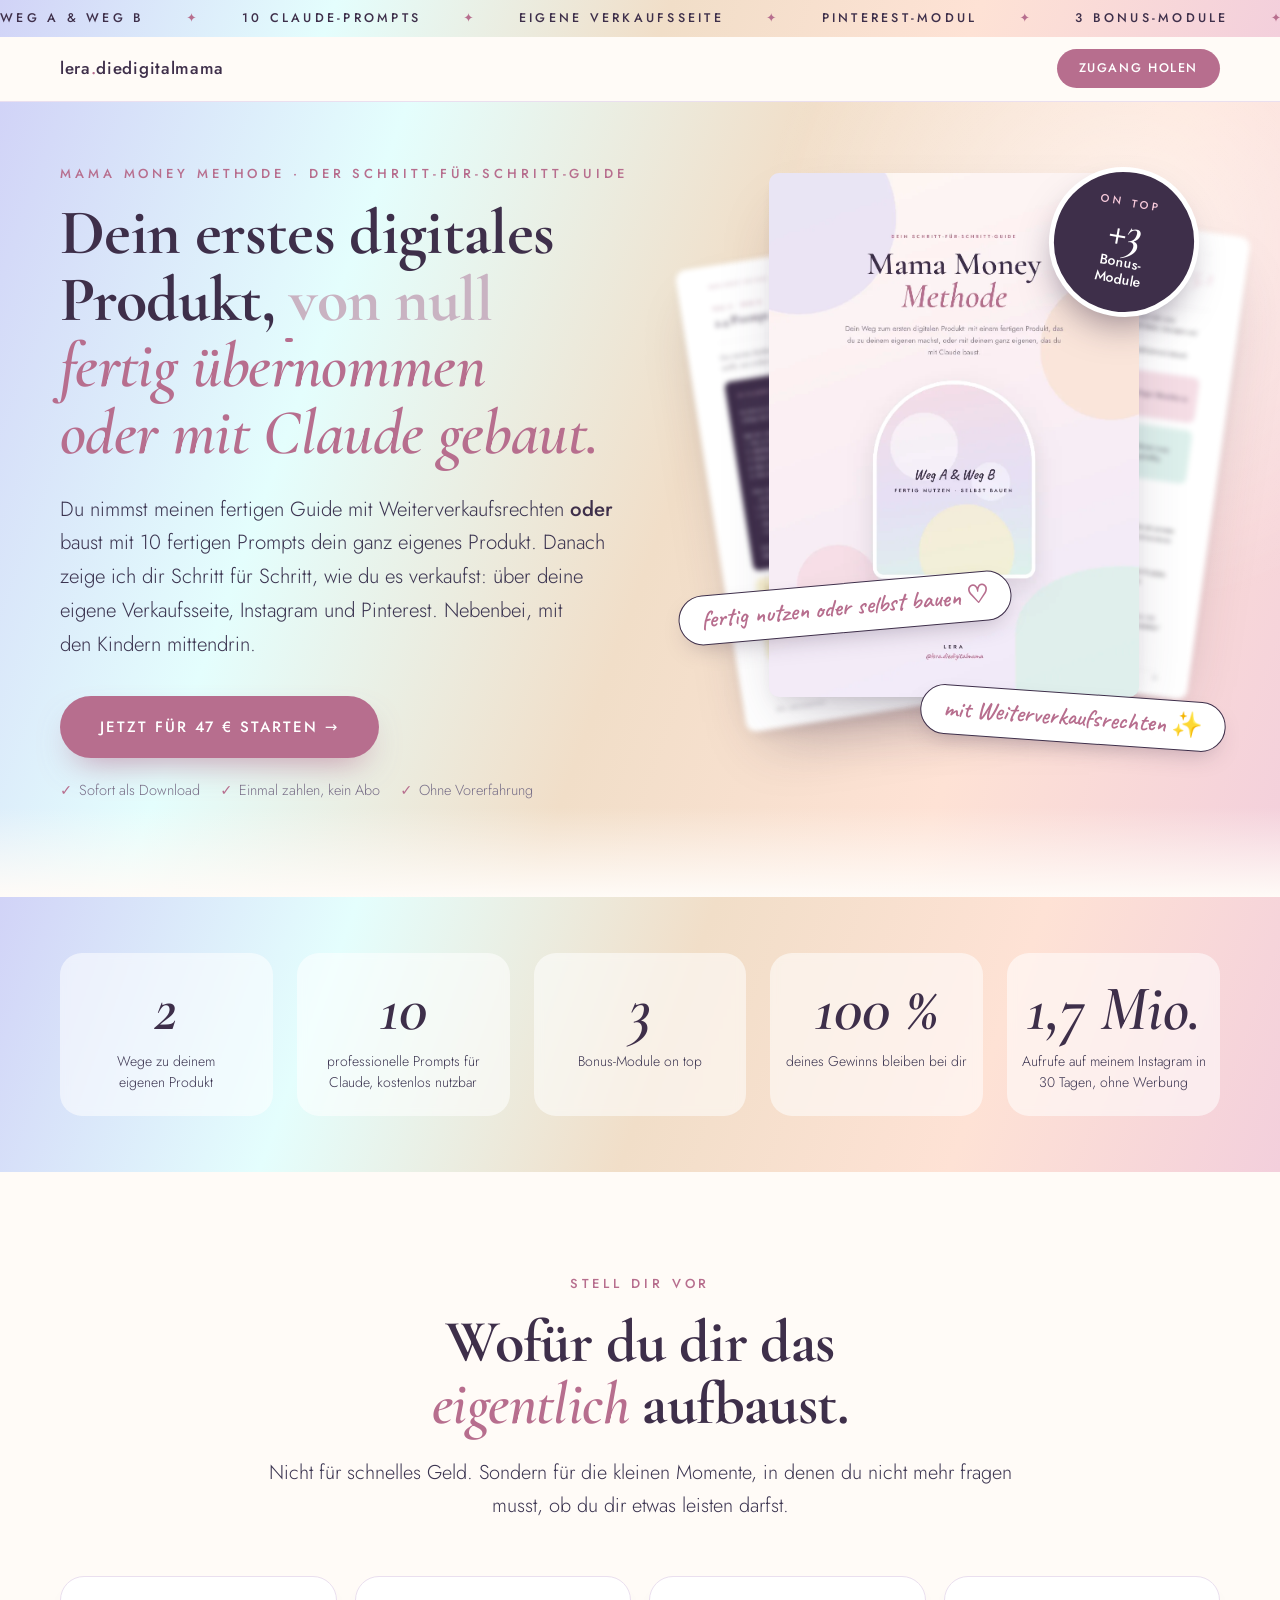
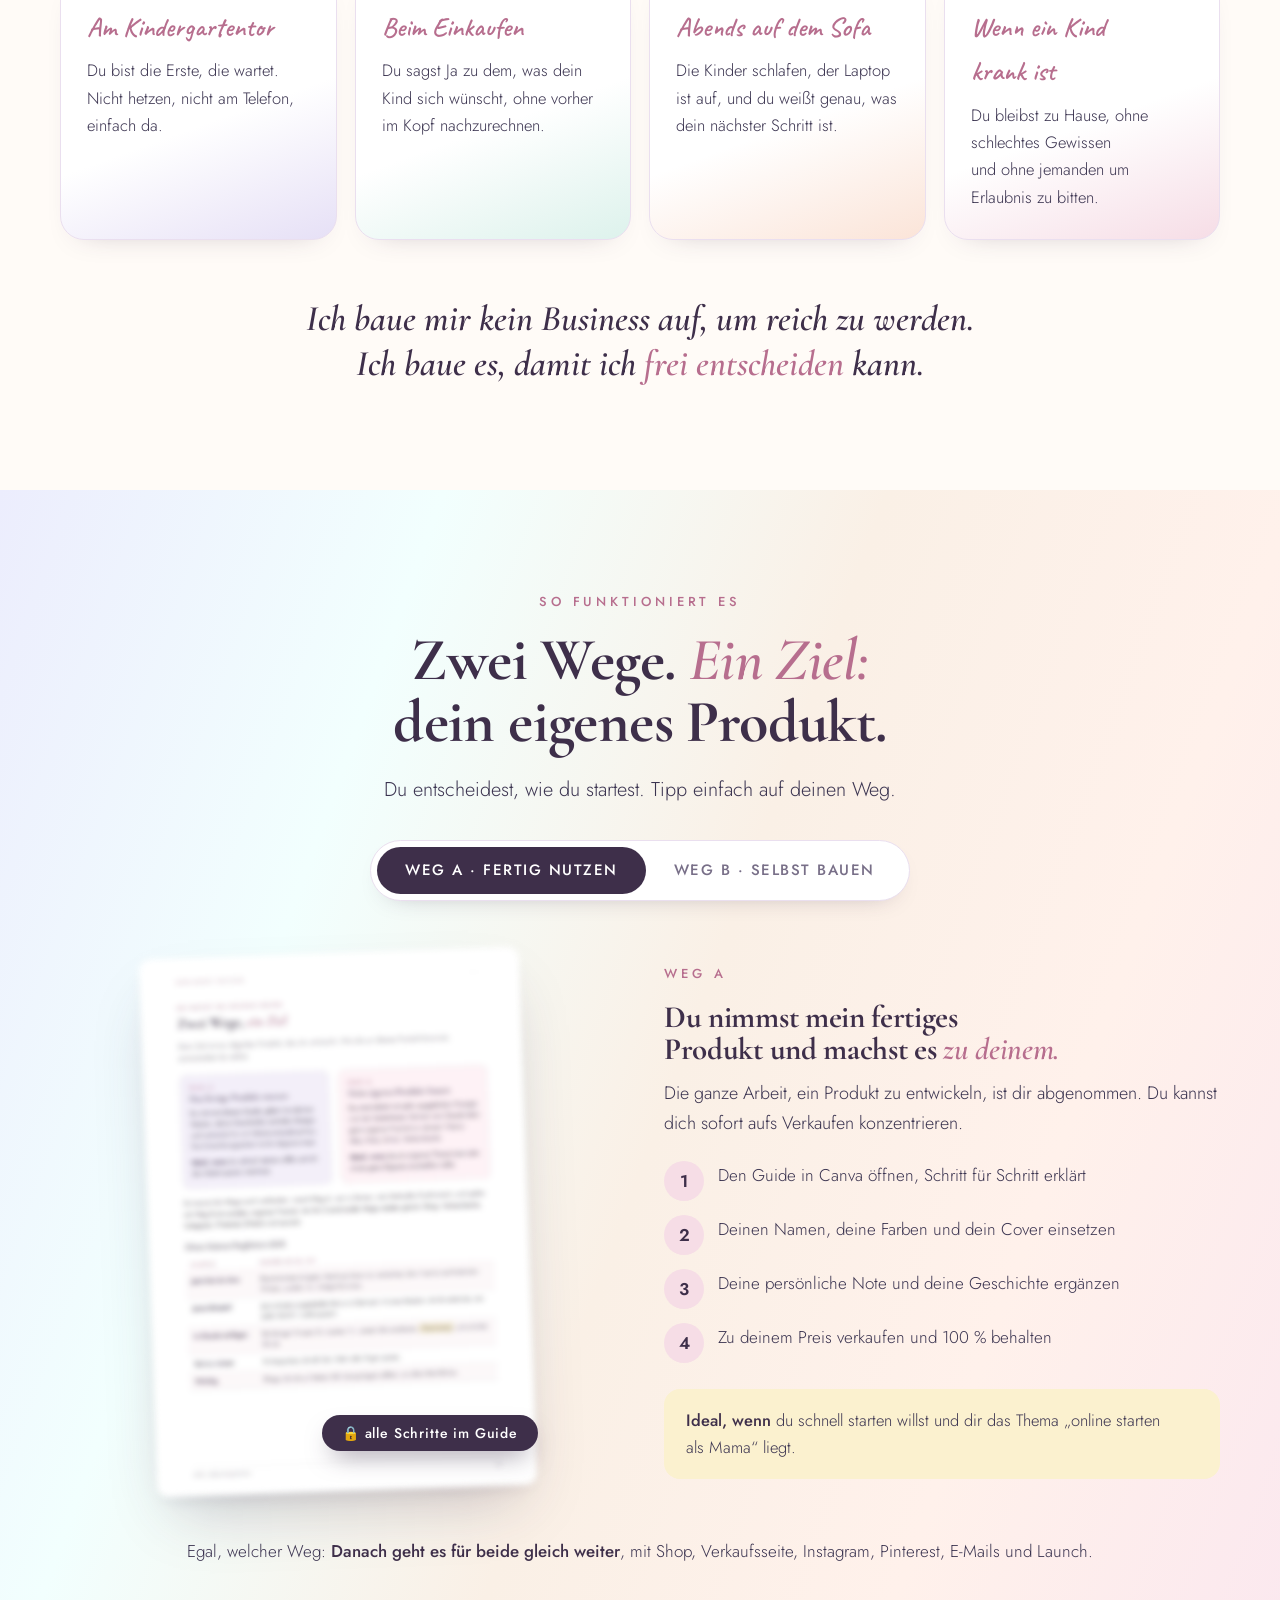
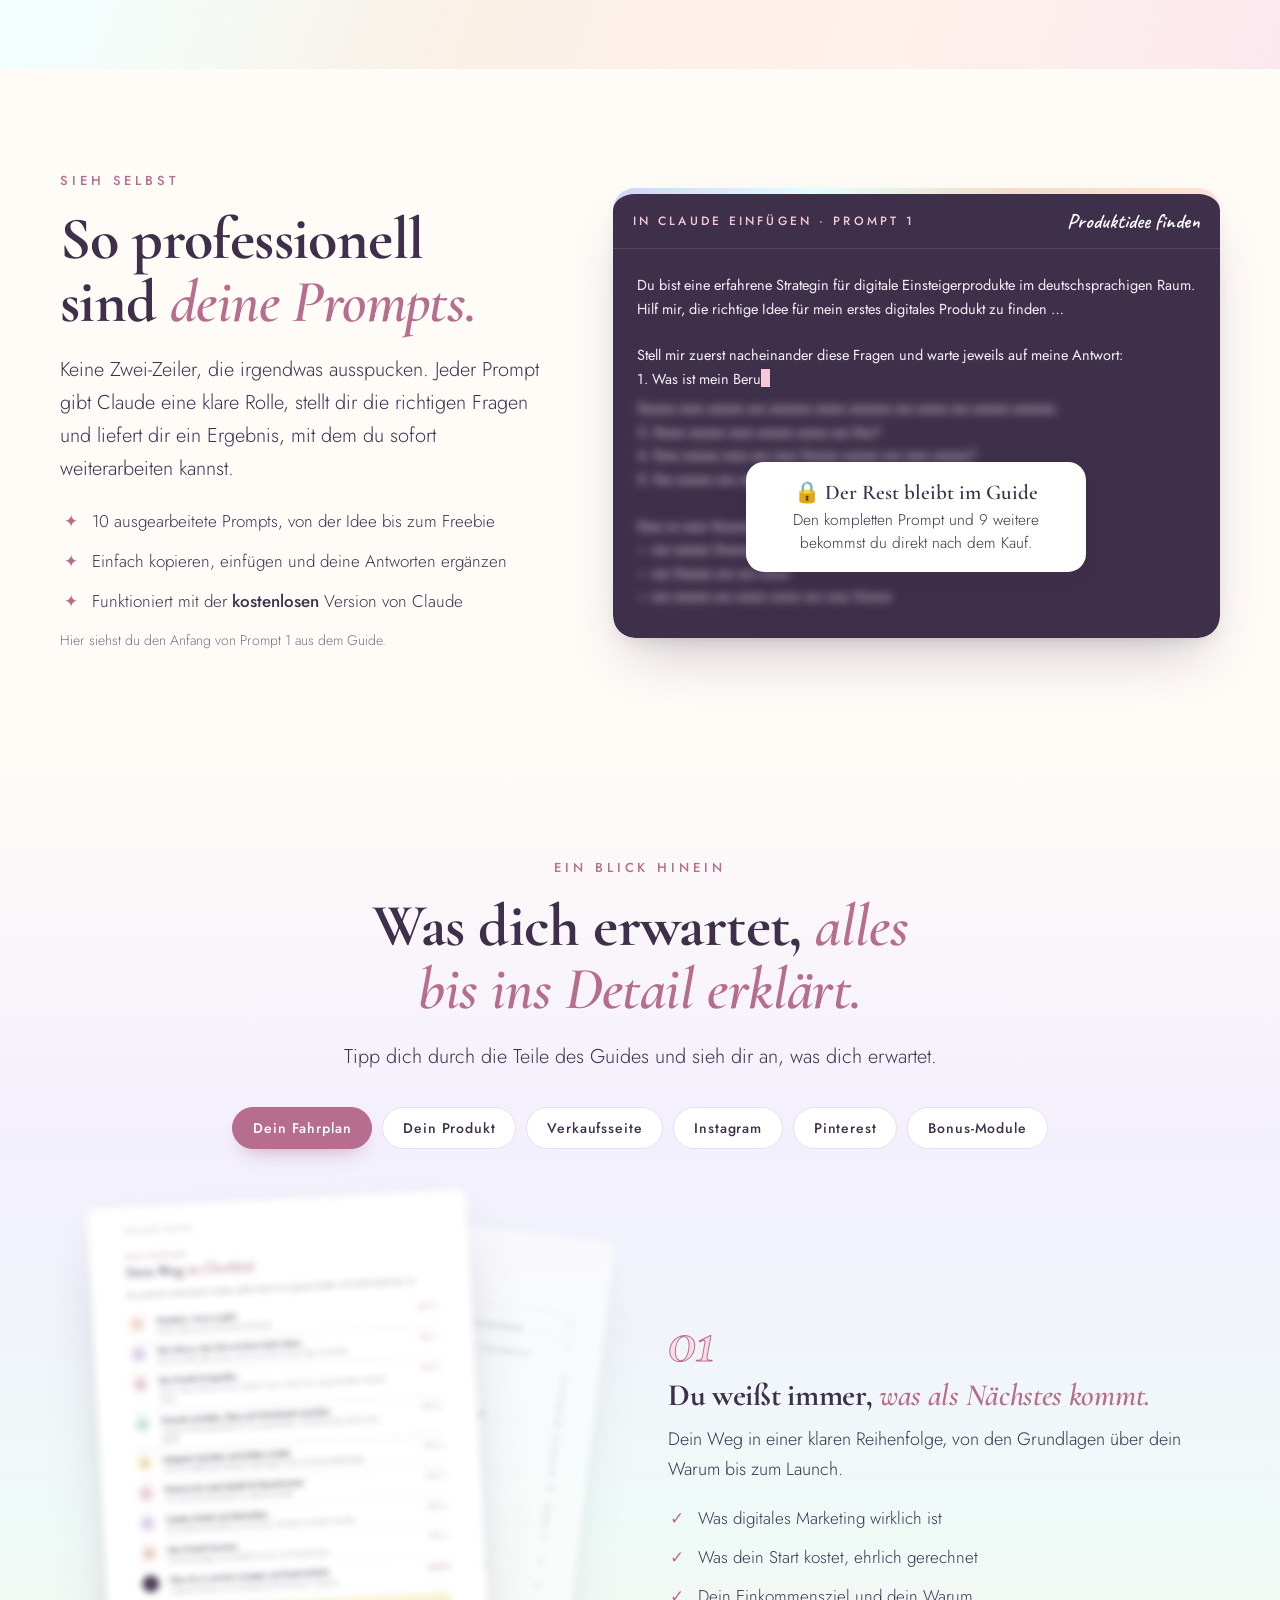
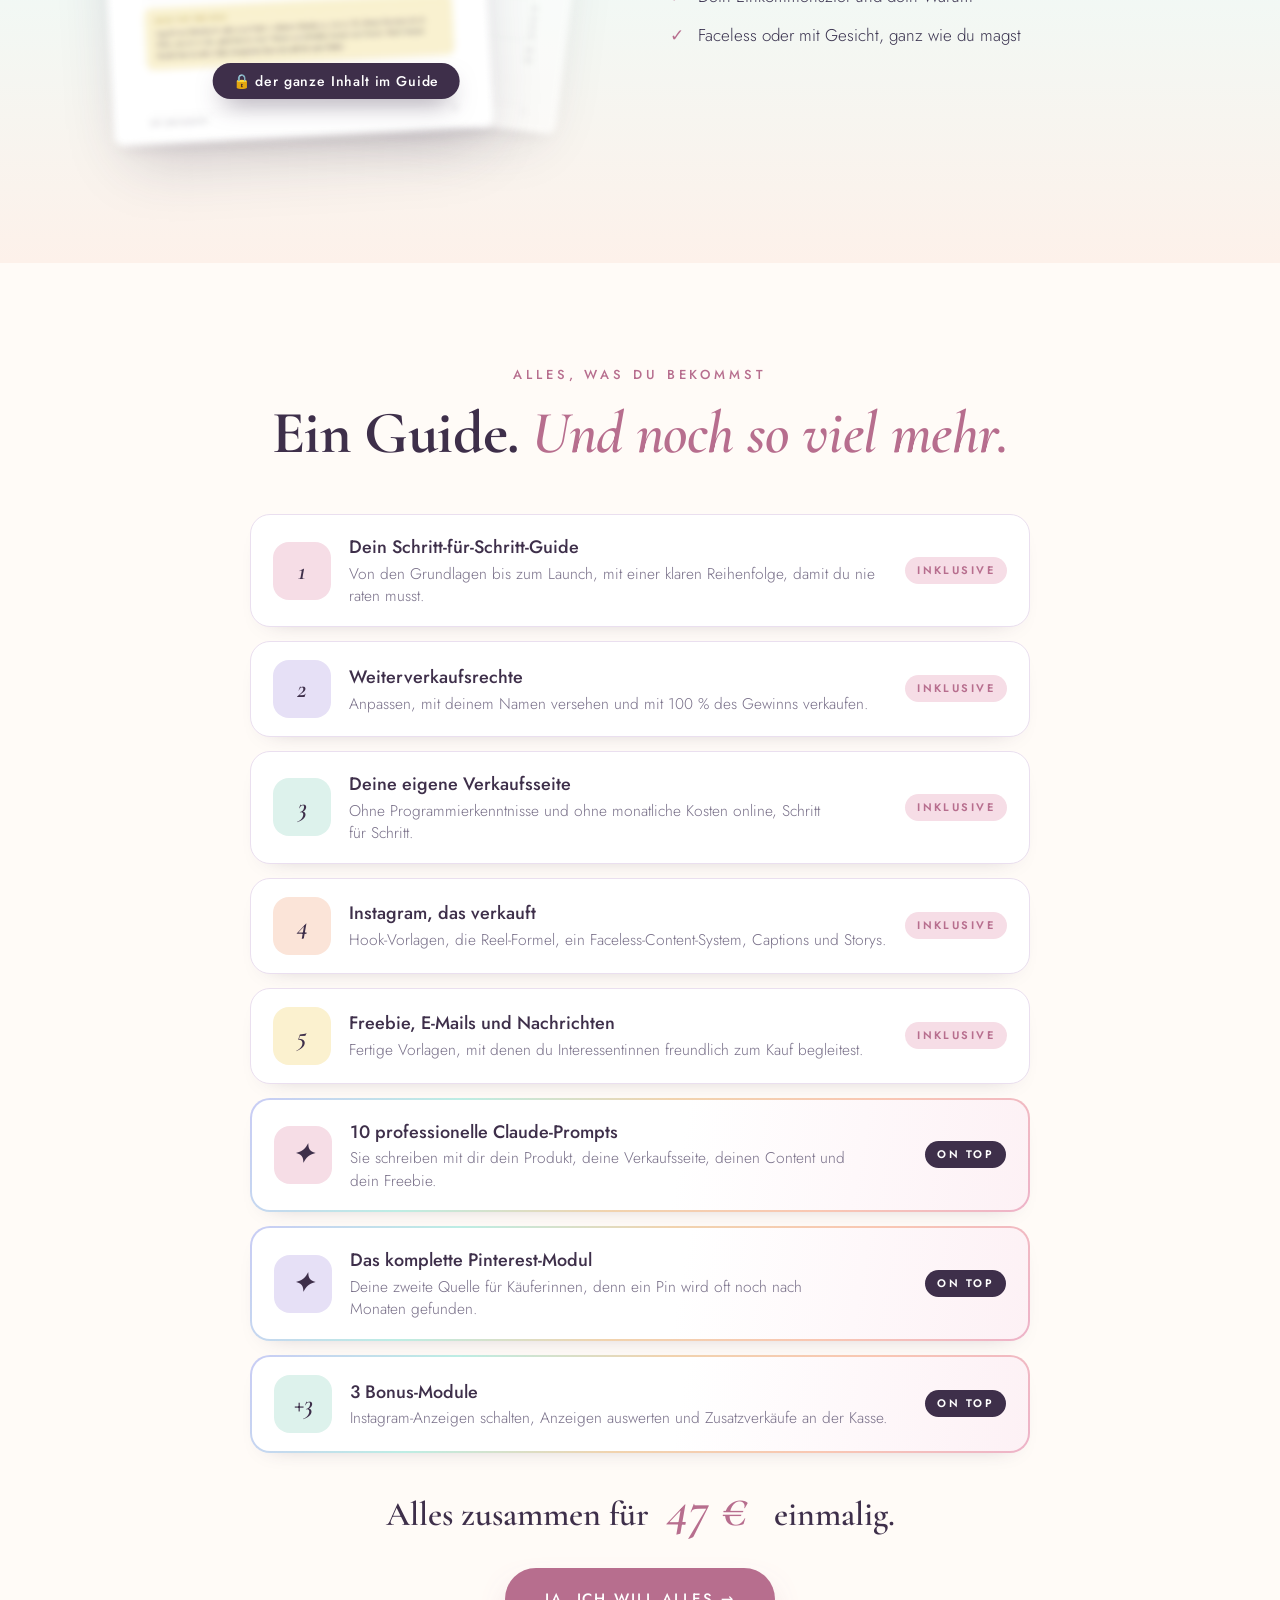
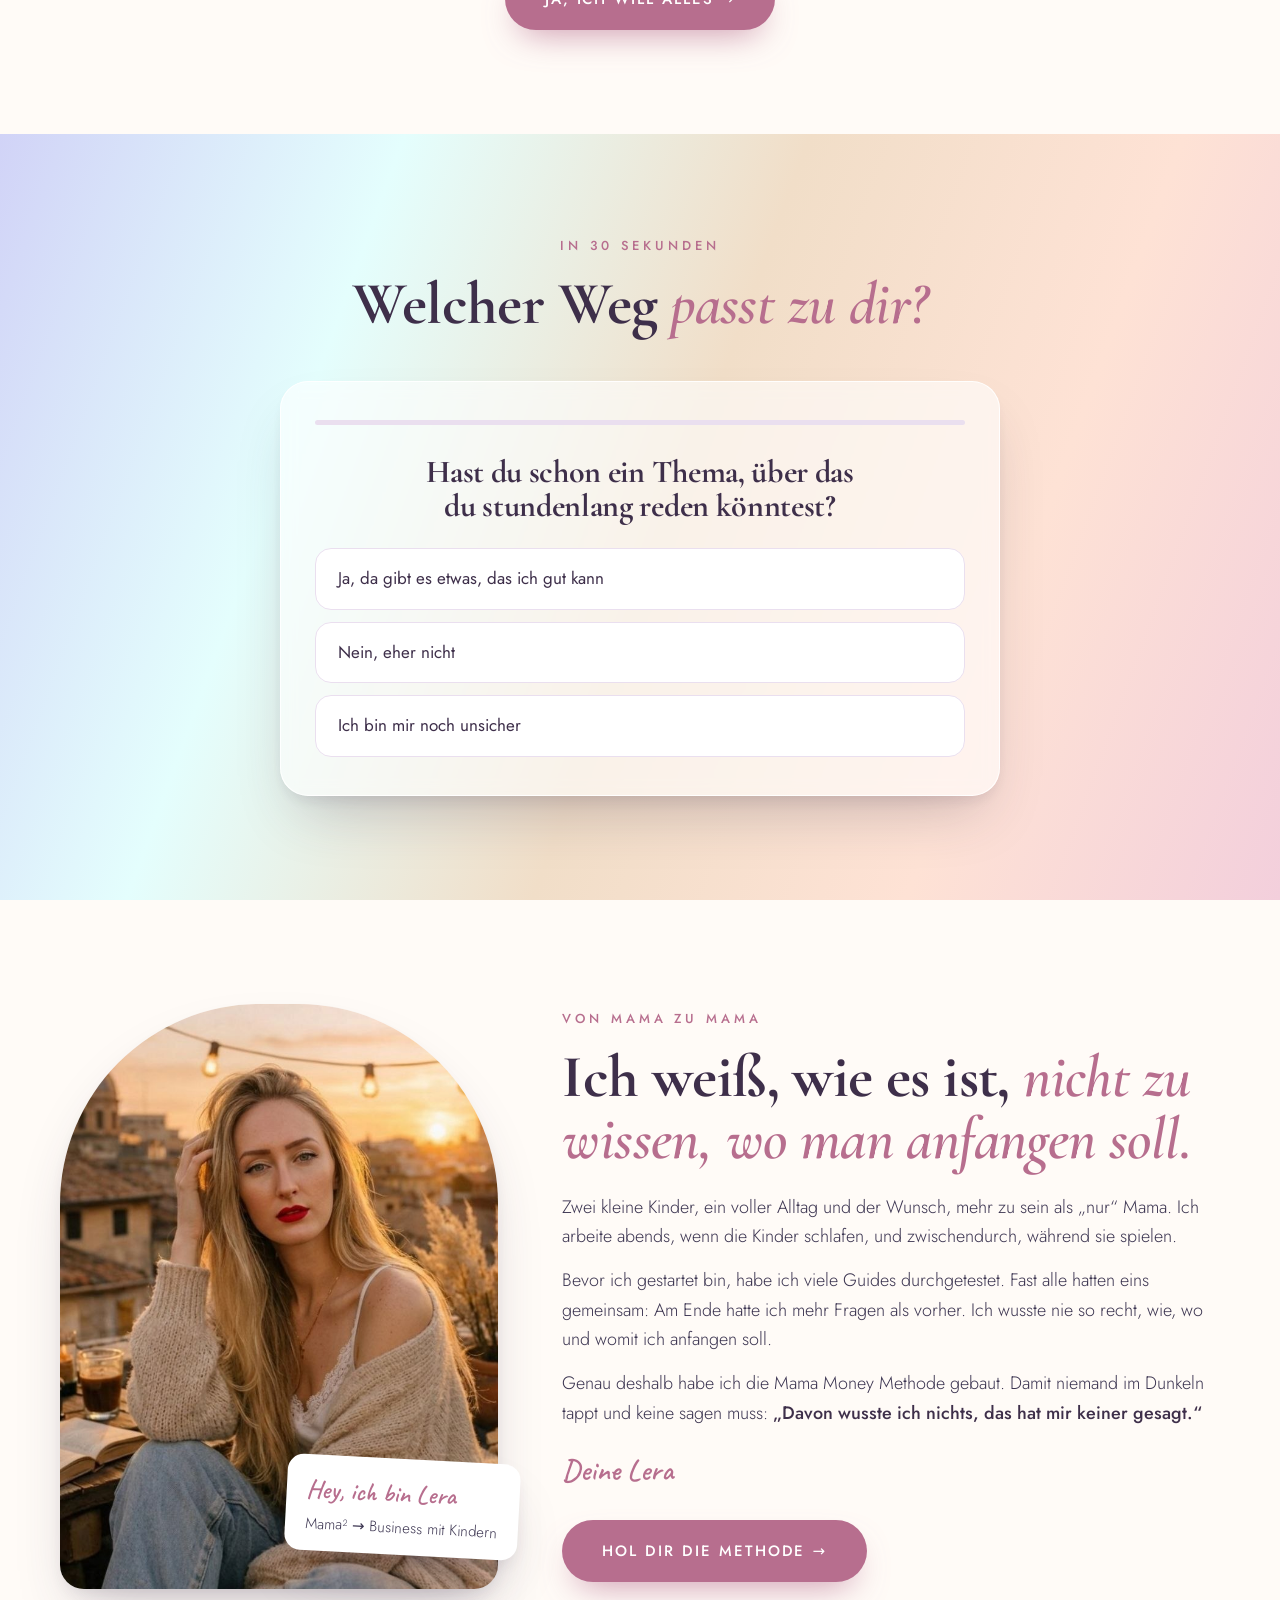
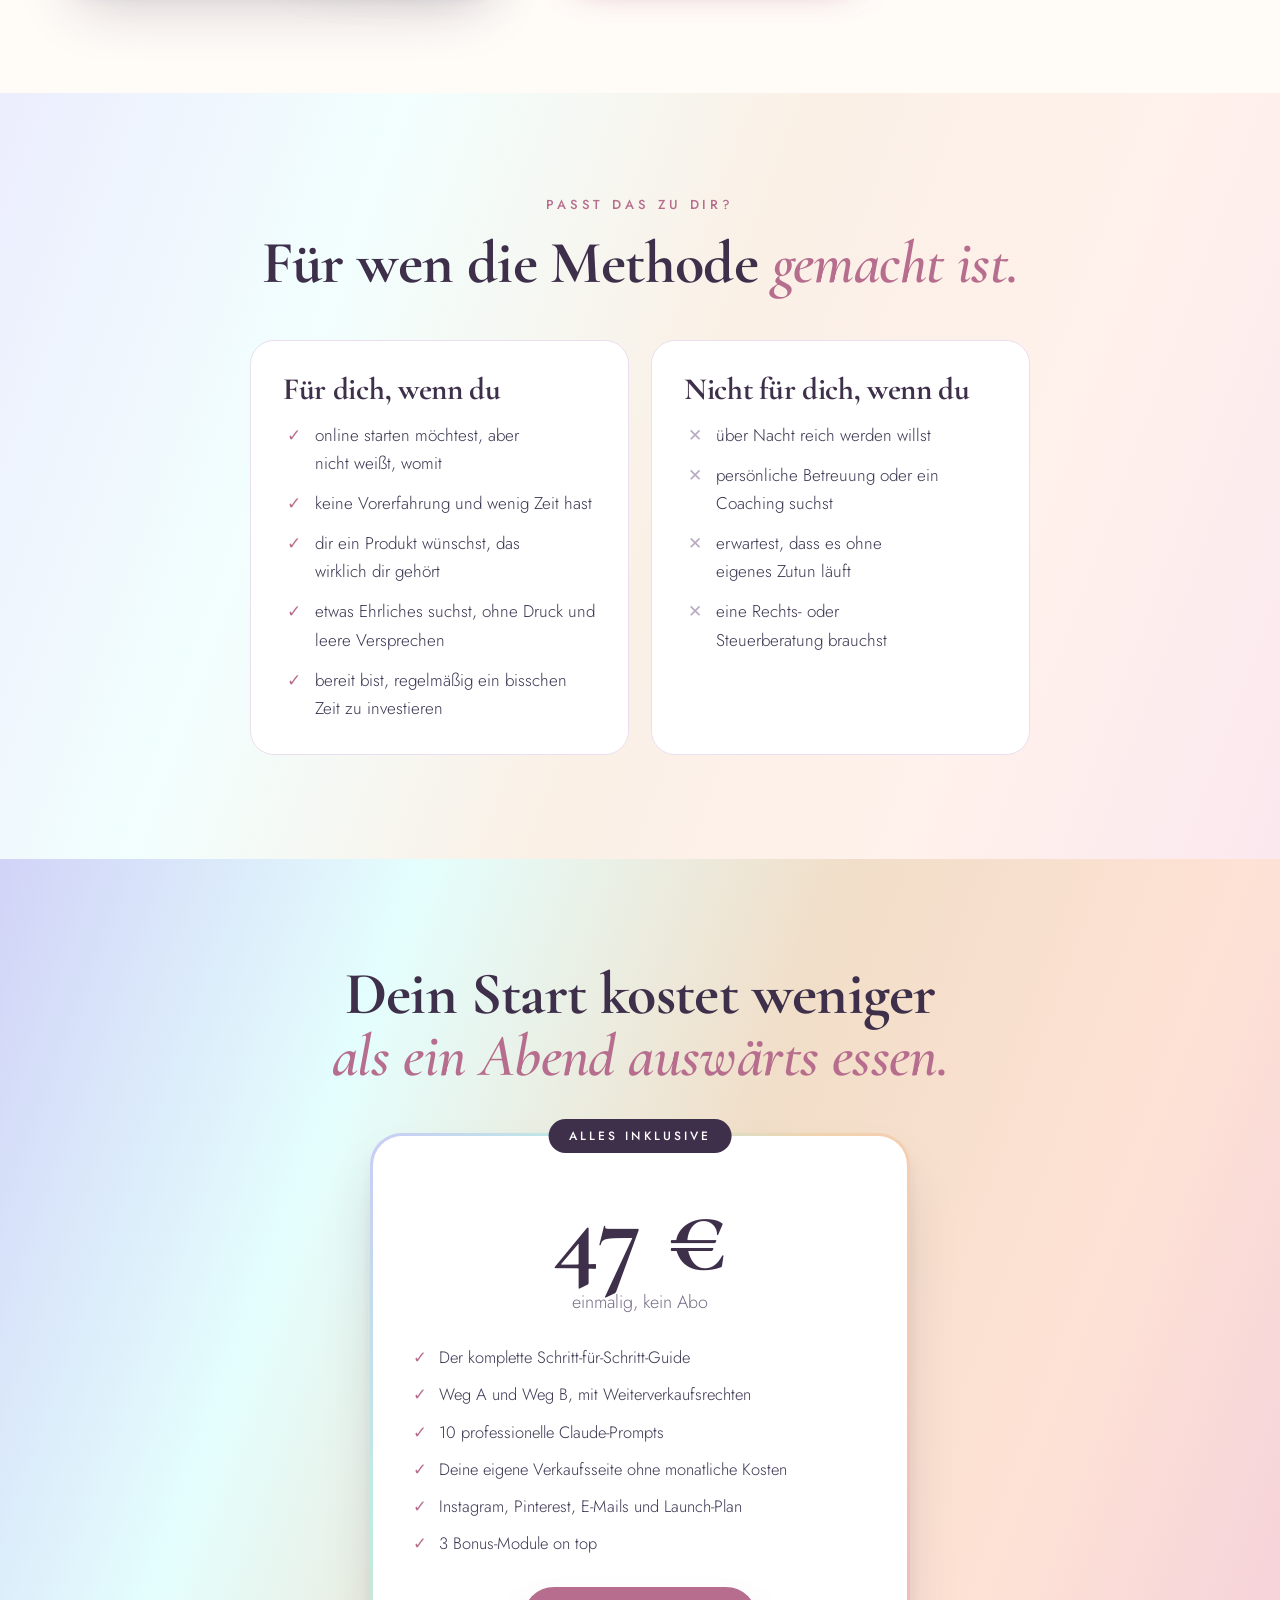
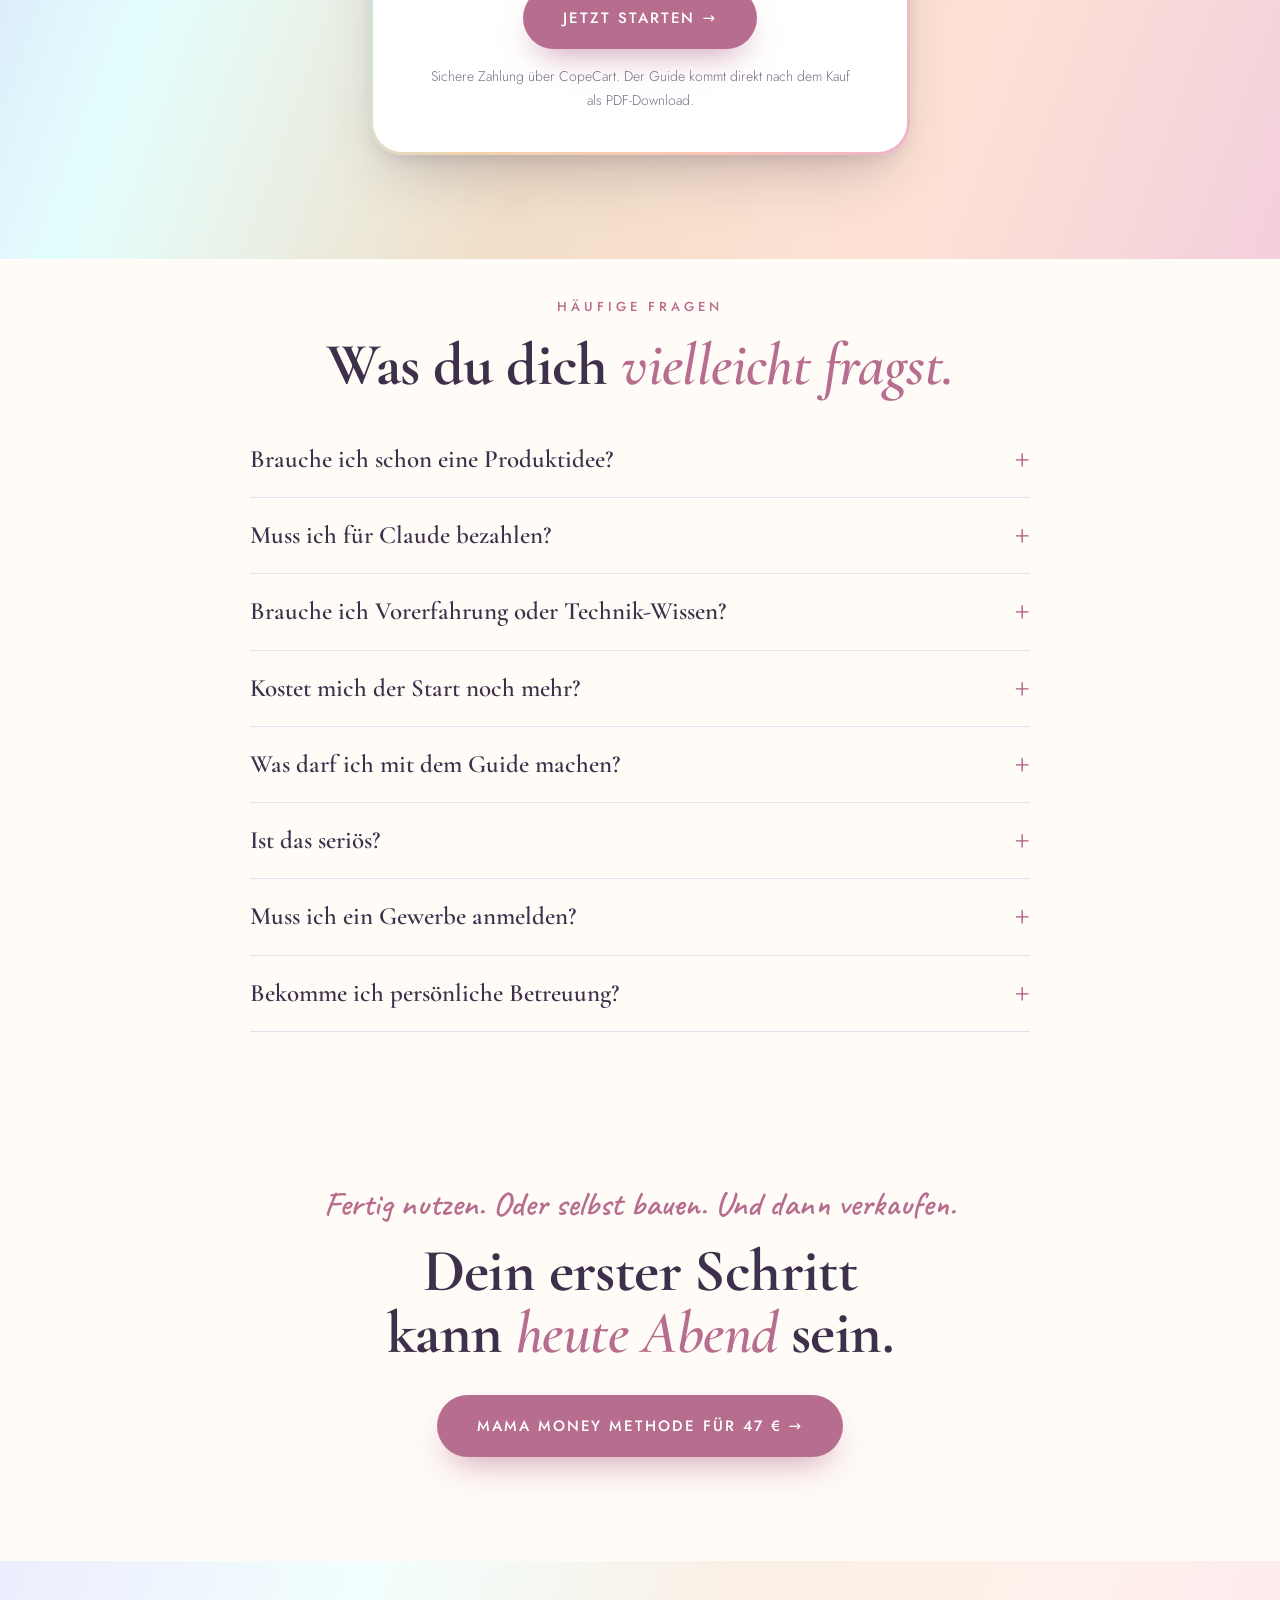
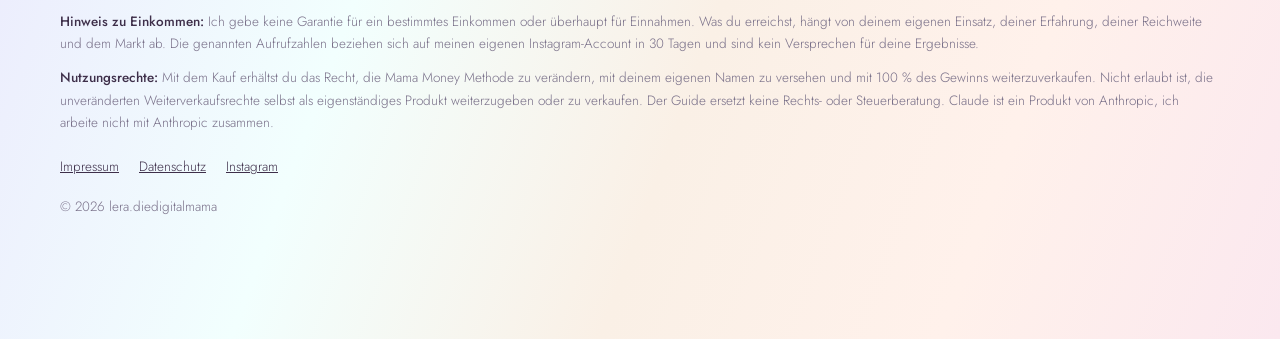
==== commit 4f767334: "Verkaufsseite: Seiten verschwommen, Prompt nur angeteasert" ====
--- a/index.html
+++ b/index.html
@@ -75,8 +75,8 @@
 .held .knopf { margin-top: 34px; }
 .held-bild { position: relative; height: 620px; }
 .held-bild .seite { position: absolute; width: 330px; border-radius: 10px; box-shadow: var(--schatten); background: #fff; transition: transform .6s cubic-bezier(.2,.8,.2,1); }
-.held-bild .s1 { left: 4%; top: 70px; transform: rotate(-9deg); }
-.held-bild .s2 { right: 0; top: 40px; transform: rotate(8deg); }
+.held-bild .s1 { left: 4%; top: 70px; transform: rotate(-9deg); filter: blur(2.5px); }
+.held-bild .s2 { right: 0; top: 40px; transform: rotate(8deg); filter: blur(2.5px); }
 .held-bild .s3 { left: 50%; top: 0; width: 370px; transform: translateX(-50%); z-index: 2; }
 .held-bild:hover .s1 { transform: rotate(-13deg) translateX(-24px); }
 .held-bild:hover .s2 { transform: rotate(12deg) translateX(24px); }
@@ -118,7 +118,9 @@
 .weg-feld { display: none; grid-template-columns: 1fr 1fr; gap: 48px; align-items: center; margin-top: 52px; text-align: left; }
 .weg-feld.aktiv { display: grid; animation: auf .5s ease; }
 @keyframes auf { from { opacity: 0; transform: translateY(14px); } }
-.weg-feld img { width: 100%; max-width: 380px; justify-self: center; border-radius: 12px; box-shadow: var(--schatten); transform: rotate(-2deg); }
+.weg-bild { position: relative; justify-self: center; width: 100%; max-width: 380px; }
+.weg-bild .schloss { right: -10px; bottom: 40px; }
+.weg-feld img { filter: blur(3px); width: 100%; max-width: 380px; justify-self: center; border-radius: 12px; box-shadow: var(--schatten); transform: rotate(-2deg); }
 .weg-feld h3 { margin-bottom: 14px; }
 .schritte { list-style: none; counter-reset: s; margin-top: 22px; display: grid; gap: 14px; }
 .schritte li { counter-increment: s; display: grid; grid-template-columns: 40px 1fr; gap: 14px; align-items: start; font-size: 17px; }
@@ -133,6 +135,12 @@
 .terminal .leiste { display: flex; align-items: center; justify-content: space-between; padding: 14px 20px; border-bottom: 1px solid rgba(255,255,255,.12); font: 500 12px/1 var(--sans); letter-spacing: .26em; text-transform: uppercase; color: #F6C9DA; }
 .terminal .leiste i { font: 600 21px var(--hand); letter-spacing: 0; text-transform: none; color: #fff; font-style: normal; }
 .terminal pre { margin: 0; padding: 24px 24px 30px; min-height: 420px; font: 400 14.5px/1.62 var(--sans); color: #F4EEF7; white-space: pre-wrap; }
+.terminal pre.kurz { min-height: 0; padding-bottom: 6px; }
+.verdeckt { position: relative; padding: 0 24px 30px; }
+.verdeckt p { font: 400 14.5px/1.62 var(--sans); color: #F4EEF7; filter: blur(5px); user-select: none; }
+.schloss-karte { position: absolute; left: 50%; top: 50%; transform: translate(-50%, -50%); background: #fff; color: var(--dunkel); border-radius: 18px; padding: 18px 22px; text-align: center; box-shadow: var(--schatten); width: min(340px, 86%); font-size: 15.5px; line-height: 1.45; }
+.schloss-karte b { display: block; font: 600 21px/1.2 var(--serif); margin-bottom: 4px; }
+.schloss { position: absolute; z-index: 3; background: var(--dunkel); color: #fff; border-radius: 999px; padding: 11px 20px; font: 500 14px/1 var(--sans); letter-spacing: .06em; box-shadow: 0 12px 26px -10px rgba(62,47,74,.6); white-space: nowrap; }
 .terminal pre .cursor { display: inline-block; width: 9px; height: 18px; background: #F6C9DA; vertical-align: -3px; animation: blink 1s steps(1) infinite; }
 @keyframes blink { 50% { opacity: 0; } }
 .hinweis-klein { font-size: 14px; color: var(--text-2); margin-top: 14px; }
@@ -150,6 +158,8 @@
 .buehne .bild { position: relative; height: 560px; }
 .buehne .bild img { position: absolute; width: 380px; left: 50%; top: 0; border-radius: 10px; box-shadow: var(--schatten); transition: opacity .45s, transform .6s cubic-bezier(.2,.8,.2,1); }
 .buehne .bild img.hinten { transform: translateX(-30%) rotate(7deg) scale(.92); opacity: .55; }
+.buehne .bild img { filter: blur(3.5px); }
+.buehne .bild .schloss { left: 50%; bottom: 60px; transform: translateX(-50%); }
 .buehne .bild img.vorn { transform: translateX(-62%) rotate(-3deg); z-index: 2; }
 .buehne .text { transition: opacity .3s; }
 .buehne .text.weg { opacity: 0; }
@@ -360,7 +370,7 @@
   </div>
   <div class="wrap">
     <div class="weg-feld a aktiv" data-feld="a">
-      <img src="assets/mmm-zweiwege.webp" alt="Seite: Zwei Wege, ein Ziel" loading="lazy" width="909" height="1287">
+      <div class="weg-bild"><img src="assets/mmm-zweiwege.webp" alt="Verschwommene Seite aus dem Guide" loading="lazy" width="909" height="1287"><span class="schloss">🔒 alle Schritte im Guide</span></div>
       <div>
         <span class="kicker">Weg A</span>
         <h3>Du nimmst mein fertiges Produkt und machst es <em>zu deinem.</em></h3>
@@ -375,7 +385,7 @@
       </div>
     </div>
     <div class="weg-feld b" data-feld="b">
-      <img src="assets/mmm-prompt.webp" alt="Seite: Prompt 1, deine Produktidee" loading="lazy" width="909" height="1287">
+      <div class="weg-bild"><img src="assets/mmm-prompt.webp" alt="Verschwommene Seite aus dem Guide" loading="lazy" width="909" height="1287"><span class="schloss">🔒 alle Prompts im Guide</span></div>
       <div>
         <span class="kicker">Weg B</span>
         <h3>Du baust mit Claude dein <em>ganz eigenes</em> Produkt.</h3>
@@ -405,11 +415,13 @@
         <li>Einfach kopieren, einfügen und deine Antworten ergänzen</li>
         <li>Funktioniert mit der <b>kostenlosen</b> Version von Claude</li>
       </ul>
-      <p class="hinweis-klein">Rechts siehst du den echten Prompt 1 aus dem Guide.</p>
+      <p class="hinweis-klein">Hier siehst du den Anfang von Prompt 1 aus dem Guide.</p>
     </div>
     <div class="terminal zeigen">
       <div class="leiste"><span>In Claude einfügen · Prompt 1</span><i>Produktidee finden</i></div>
-      <pre id="tipp" aria-label="Prompt 1 aus dem Guide"></pre>
+      <pre id="tipp" class="kurz" aria-label="Anfang von Prompt 1 aus dem Guide"></pre>
+      <div class="verdeckt" aria-hidden="true"><p>Xxxxxx xxxx xxxxxx xxx xxxxxxx xxxxx xxxxxxx xxx xxxxx xxx xxxxxx xxxxxxx.<br>3. Xxxxx xxxxxx xxxx xxxxxx xxxxx xxx Xxx?<br>4. Xxxx xxxxxx xxxx xxx xxxx Xxxxxx xxxxxx xxx xxxx xxxxxx?<br>5. Xxx xxxxxx xxx xxx xxxxxx Xxxxxxx xxxxxxx?<br><br>Xxxx xx xxxx Xxxxxxxxx xxxx, xxx xxx 10 Xxxxxxxxxxxx. Xxx xxxx Xxxx:<br>– xxx xxxxxx Xxxxxxxxxxx<br>– xxx Xxxxxx xxx xxx xxxxx<br>– xxx xxxxxx xxx xxxxx xxxxx xxx xxxx Xxxxxx</p>
+        <div class="schloss-karte"><b>🔒 Der Rest bleibt im Guide</b>Den kompletten Prompt und 9 weitere bekommst du direkt nach dem Kauf.</div></div>
     </div>
   </div>
 </section>
@@ -418,13 +430,13 @@
 <section class="blick" id="inhalt">
   <div class="schmal mitte zeigen">
     <span class="kicker">Ein Blick hinein</span>
-    <h2>Echte Seiten. <em>Alles bis ins Detail erklärt.</em></h2>
+    <h2>Was dich erwartet, <em>alles bis ins Detail erklärt.</em></h2>
     <p class="lead" style="margin-top:20px">Tipp dich durch die Teile des Guides und sieh dir an, was dich erwartet.</p>
   </div>
   <div class="wrap">
     <div class="reiter" role="tablist" id="reiter"></div>
     <div class="buehne">
-      <div class="bild"><img class="hinten" id="bild-hinten" alt="" loading="lazy" width="909" height="1287"><img class="vorn" id="bild-vorn" alt="" loading="lazy" width="909" height="1287"></div>
+      <div class="bild"><img class="hinten" id="bild-hinten" alt="" loading="lazy" width="909" height="1287"><img class="vorn" id="bild-vorn" alt="" loading="lazy" width="909" height="1287"><span class="schloss">🔒 der ganze Inhalt im Guide</span></div>
       <div class="text" id="buehne-text"></div>
     </div>
   </div>
@@ -609,7 +621,7 @@
   });
 
   /* Prompt tippen */
-  var prompt = 'Du bist eine erfahrene Strategin für digitale Einsteigerprodukte im deutschsprachigen Raum. Hilf mir, die richtige Idee für mein erstes digitales Produkt zu finden, das ich für 17 bis 47 € verkaufen kann.\n\nStell mir zuerst nacheinander diese Fragen und warte jeweils auf meine Antwort:\n1. Was ist mein Beruf oder meine größte Fähigkeit?\n2. Welches Problem habe ich in meinem eigenen Leben schon gelöst?\n3. Wobei fragen mich andere immer wieder um Rat?\n4. Über welche zwei bis drei Themen könnte ich eine Stunde reden, ohne nachzudenken?\n5. Wen möchte ich mit meinem Produkt erreichen?\n\nWenn du alle Antworten hast, gib mir 10 Produktideen. Für jede Idee:\n– ein klarer Arbeitstitel\n– das Format\n– wer genau sie kauft\n– das eine Problem, das sie löst\n– ein Satz, warum jemand sie noch heute Abend kaufen würde …';
+  var prompt = 'Du bist eine erfahrene Strategin für digitale Einsteigerprodukte im deutschsprachigen Raum. Hilf mir, die richtige Idee für mein erstes digitales Produkt zu finden …\n\nStell mir zuerst nacheinander diese Fragen und warte jeweils auf meine Antwort:\n1. Was ist mein Beruf oder meine größte Fähigkeit?\n2. Welches Problem habe ich in meinem eigenen Leben schon gelöst?';
   var pre = document.getElementById('tipp');
   if (ruhig) { pre.textContent = prompt; }
   else {
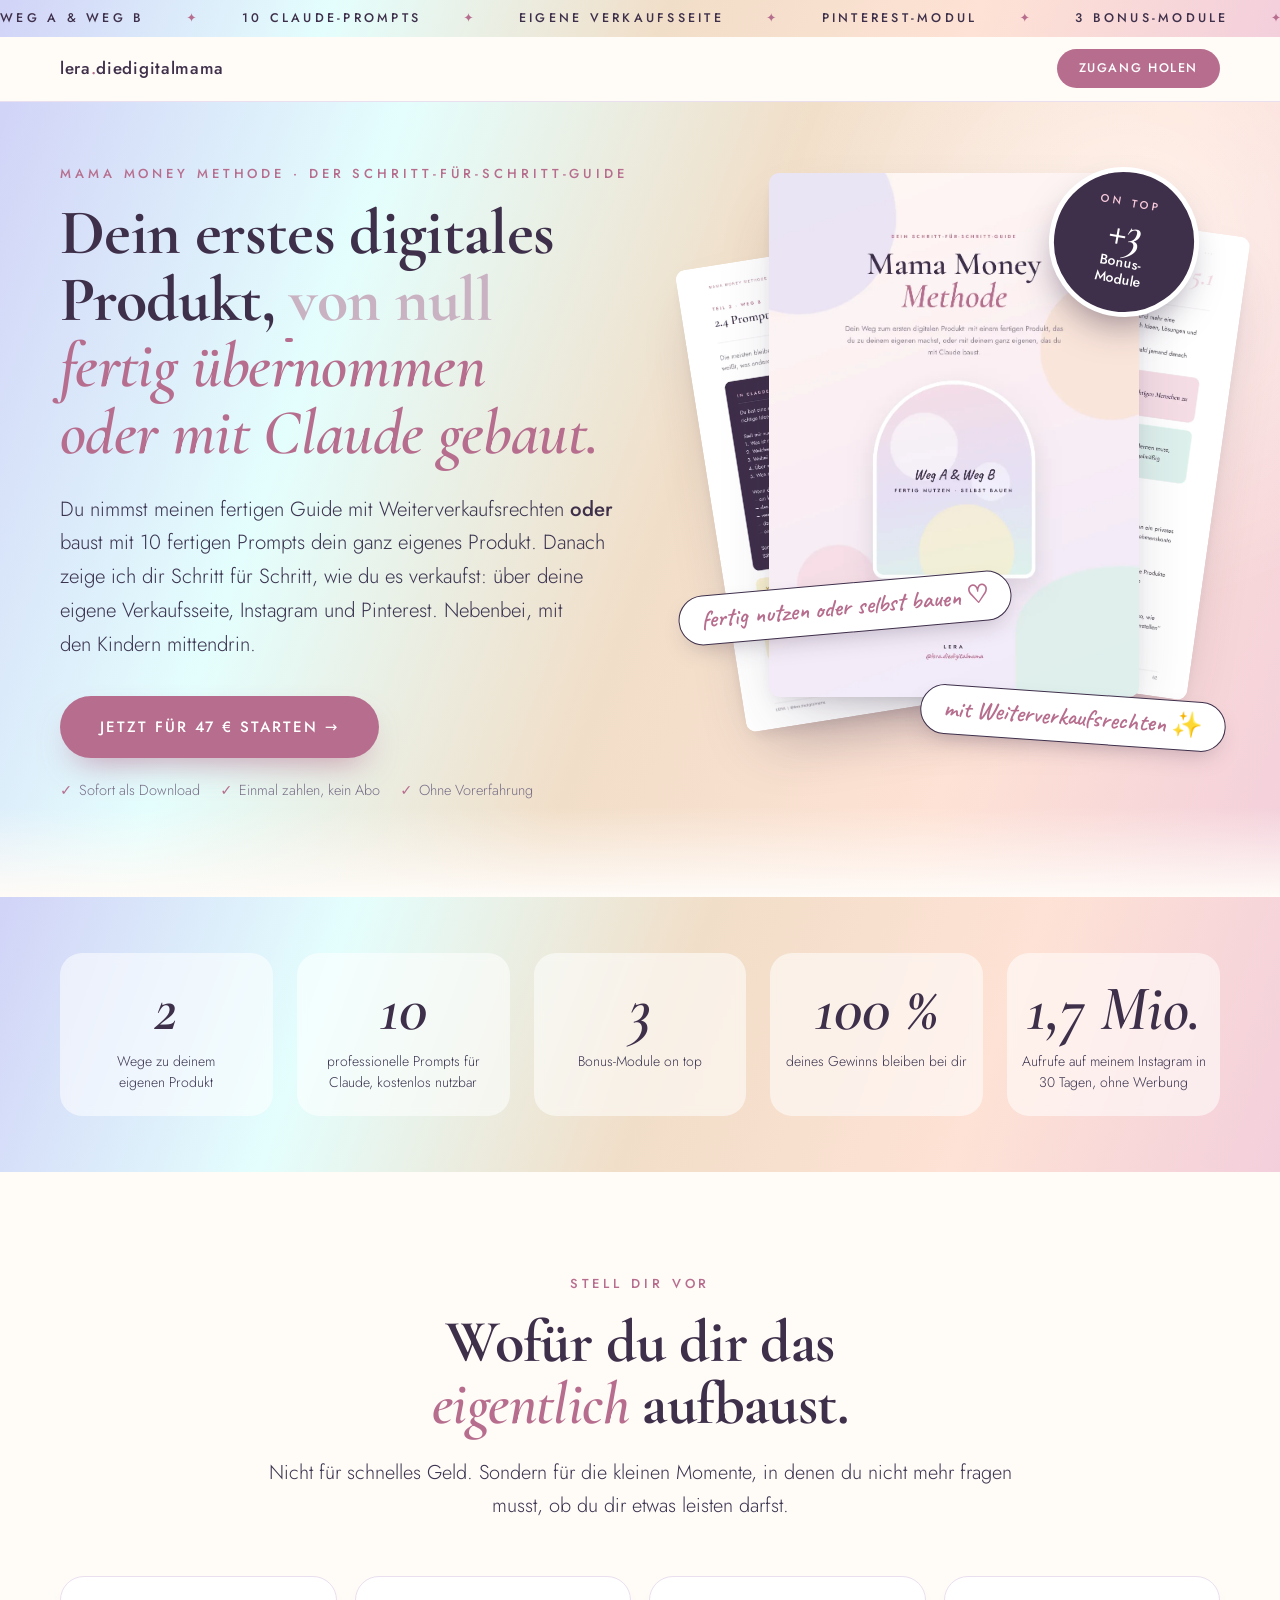
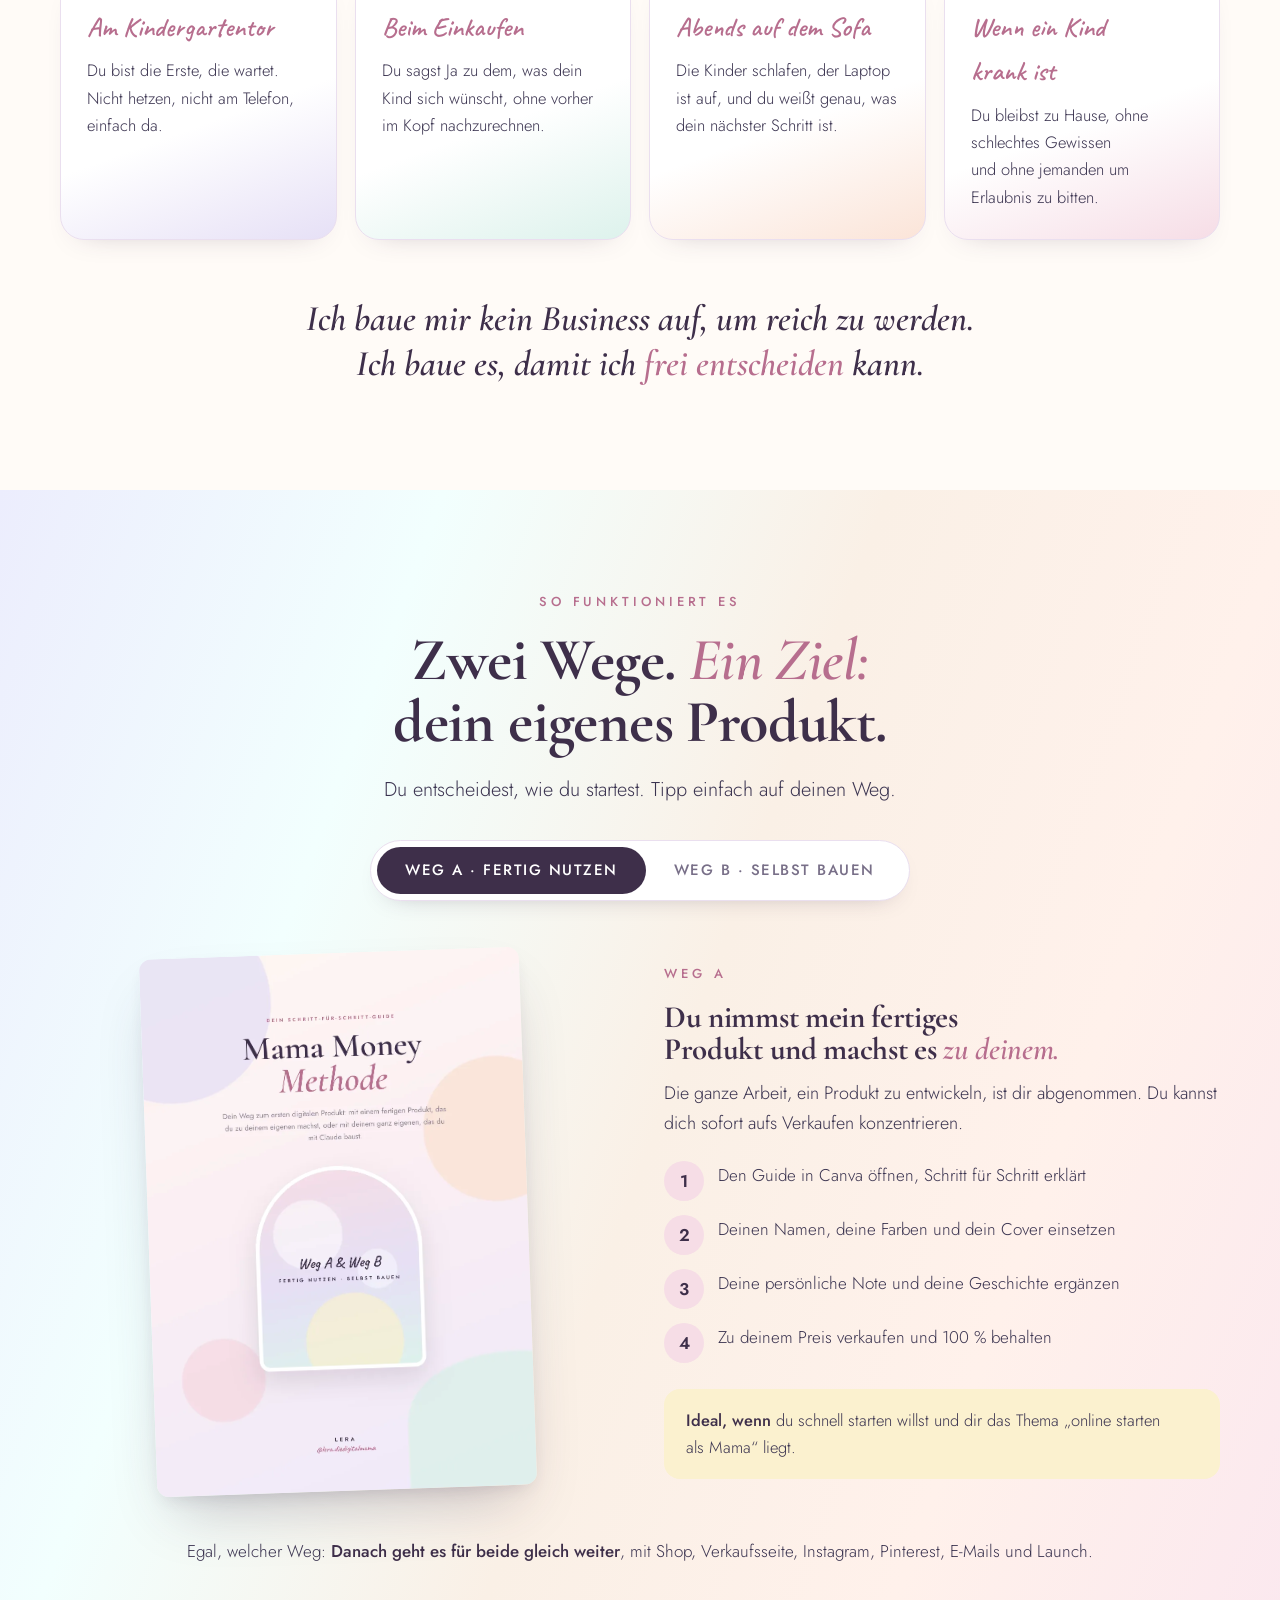
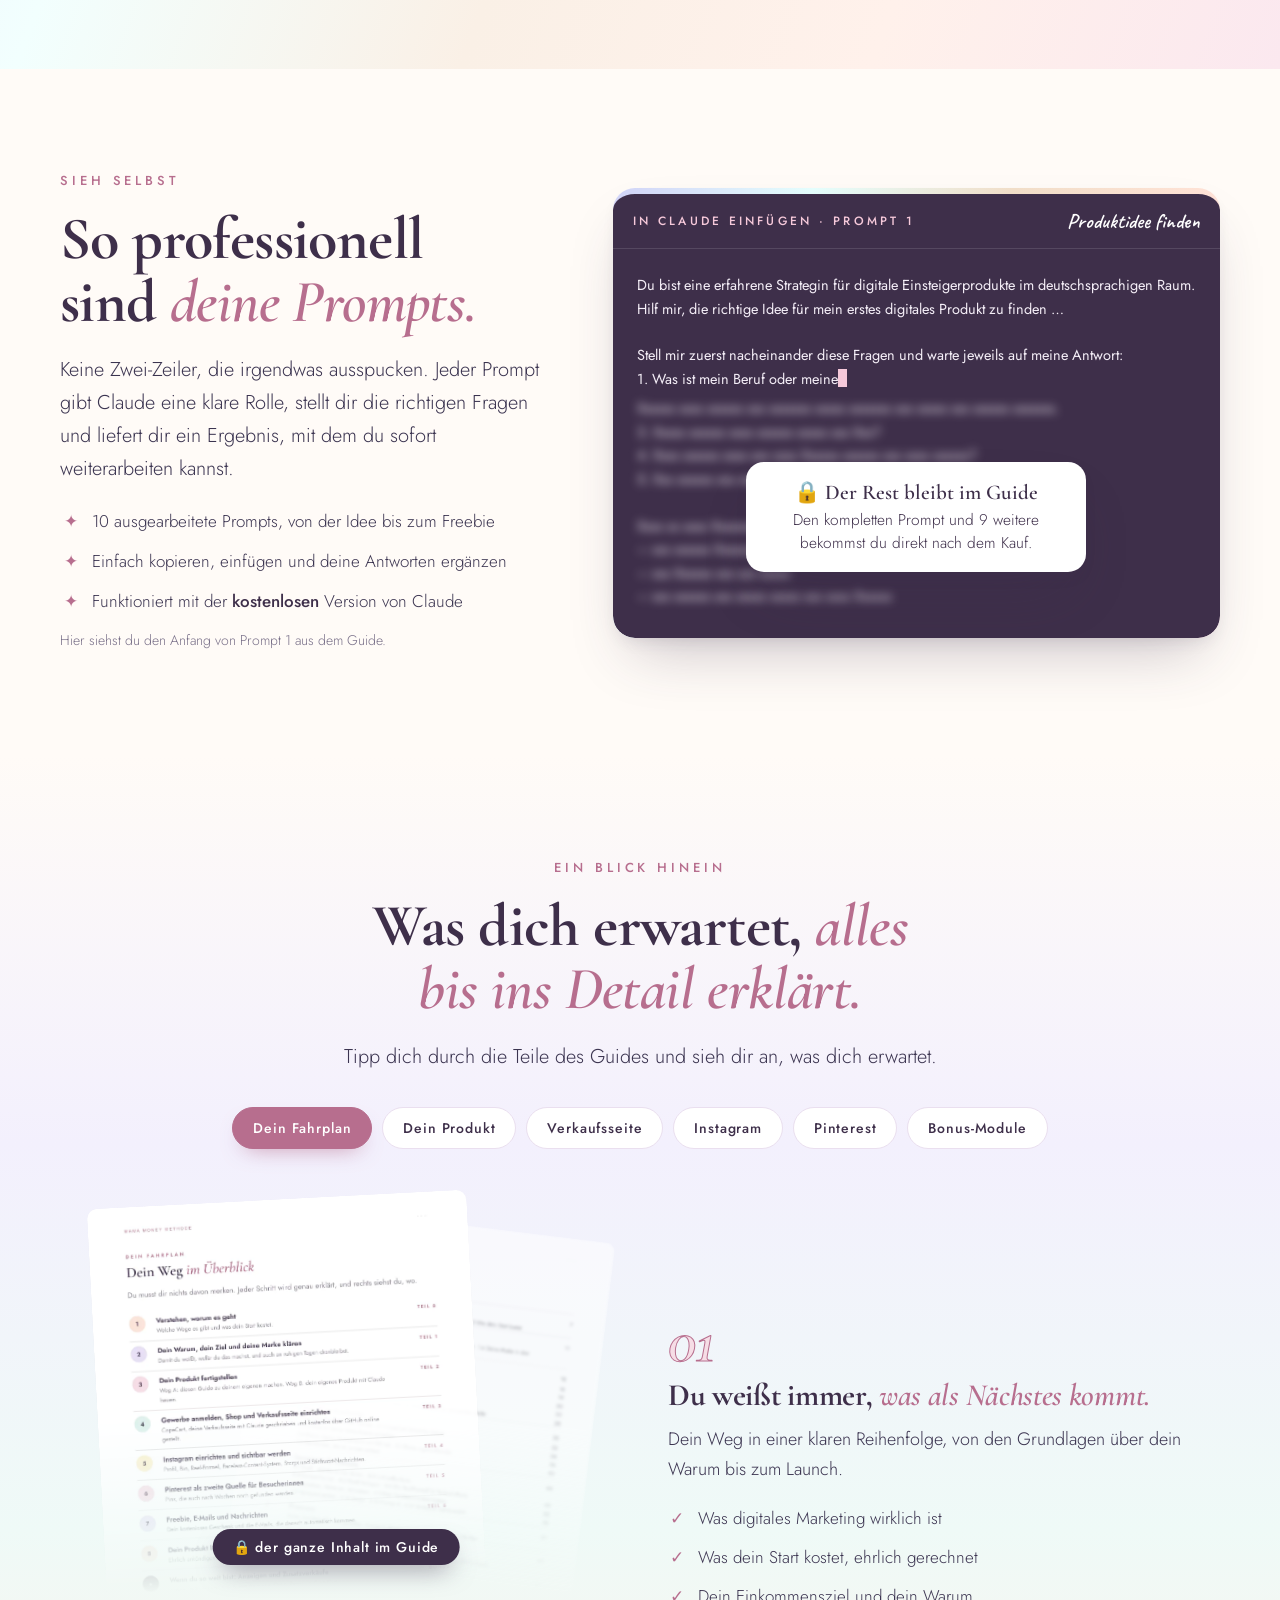
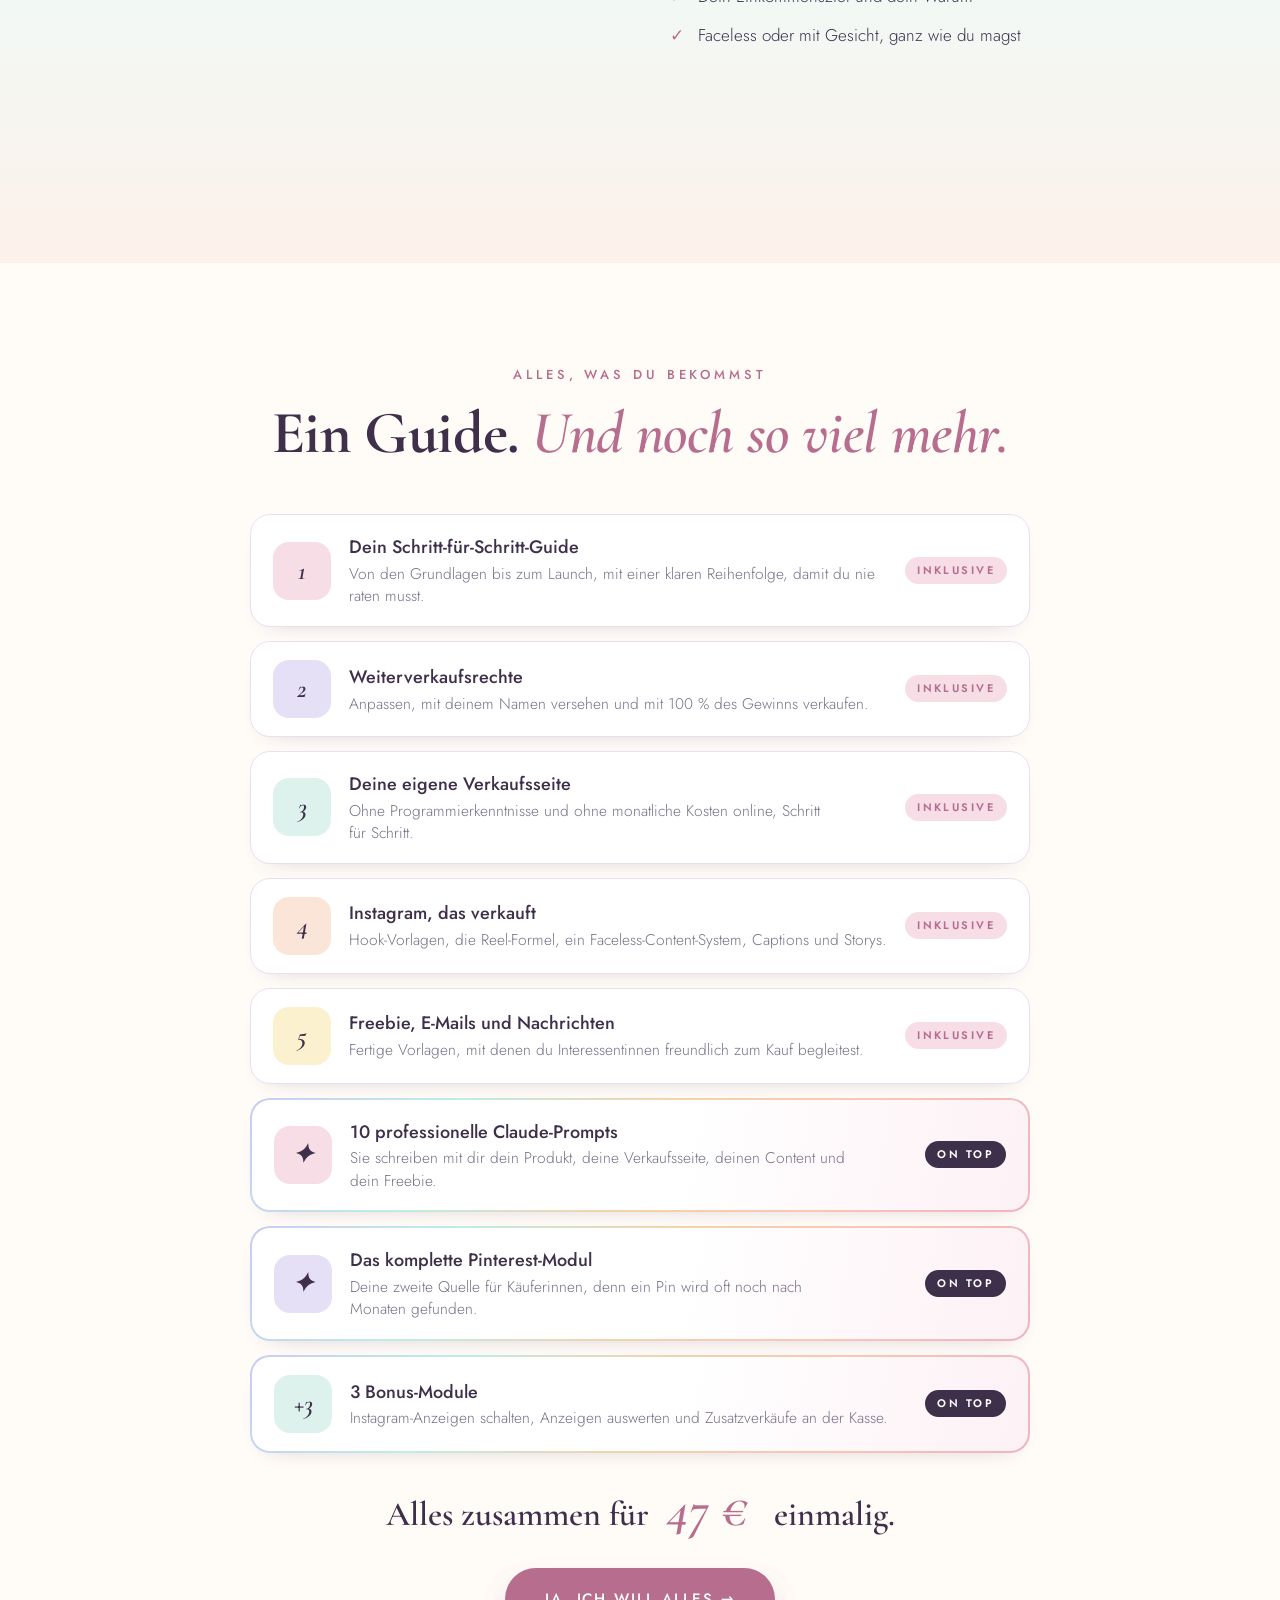
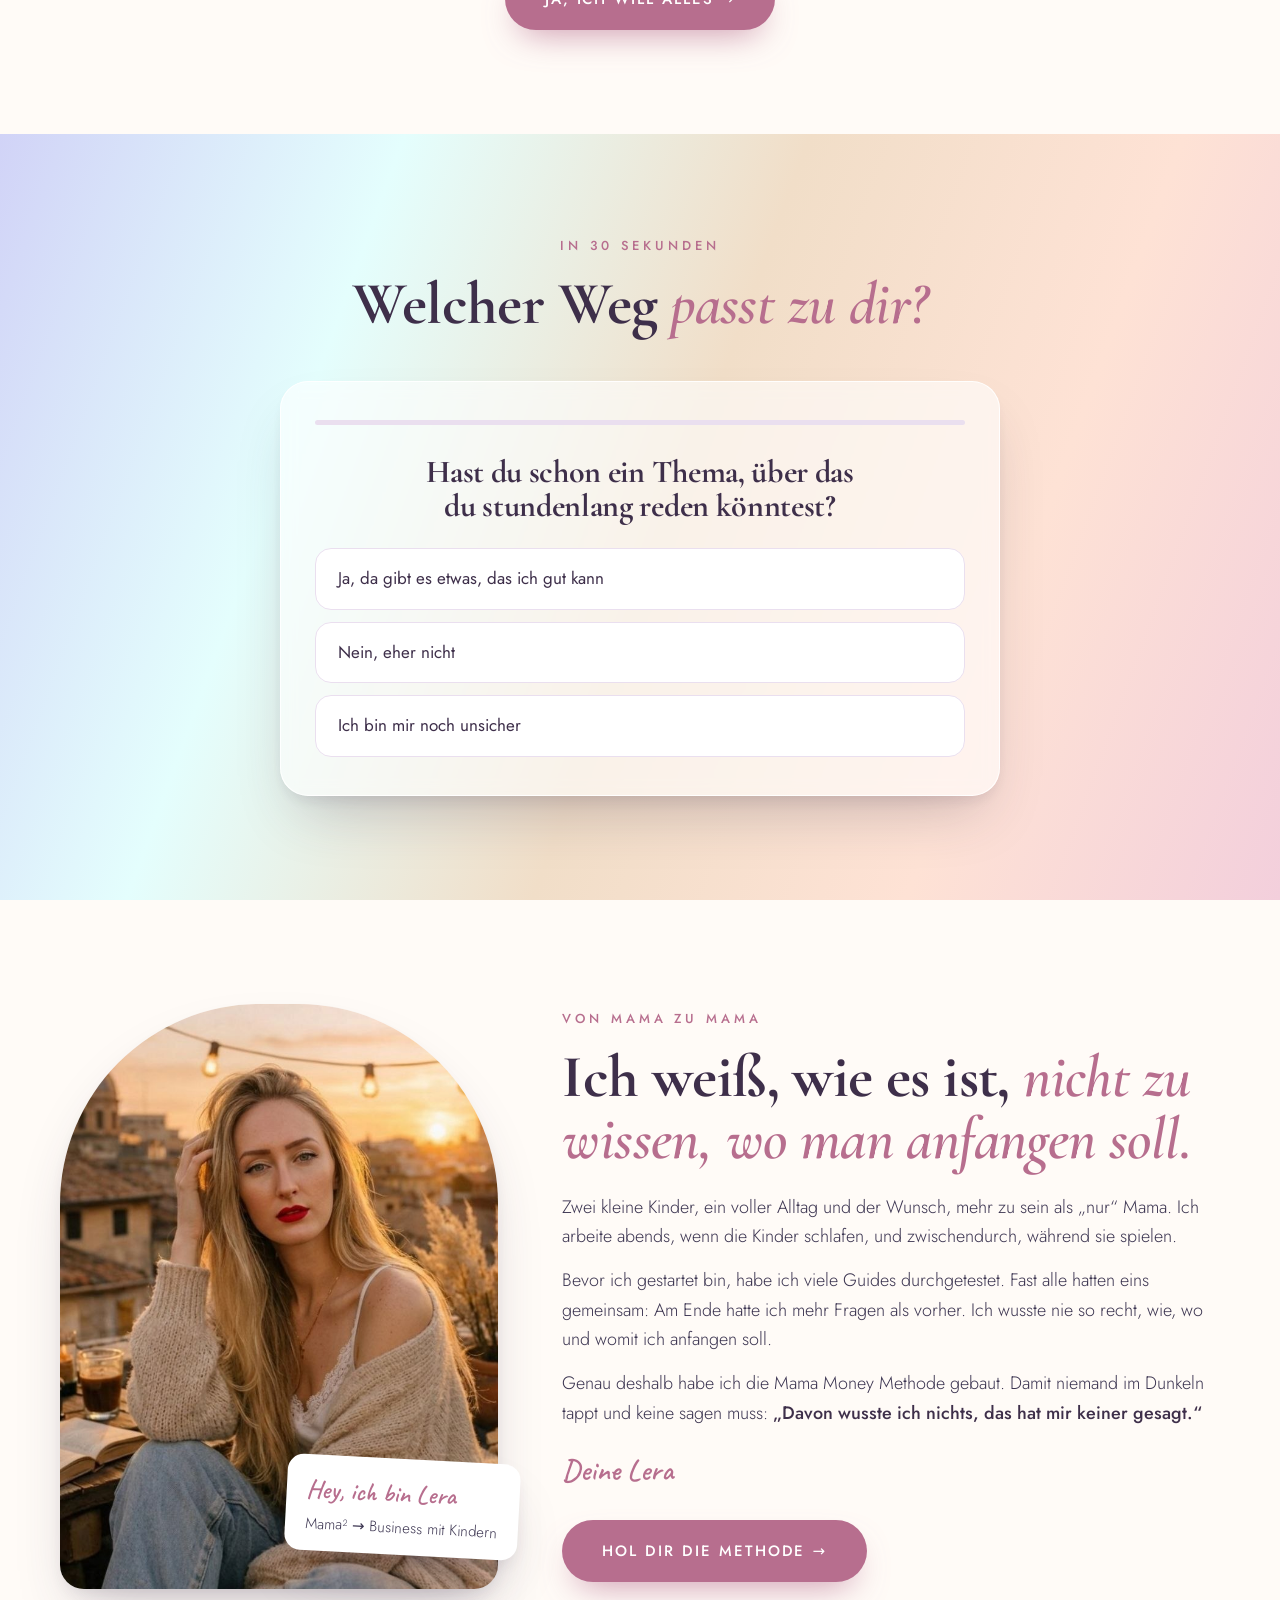
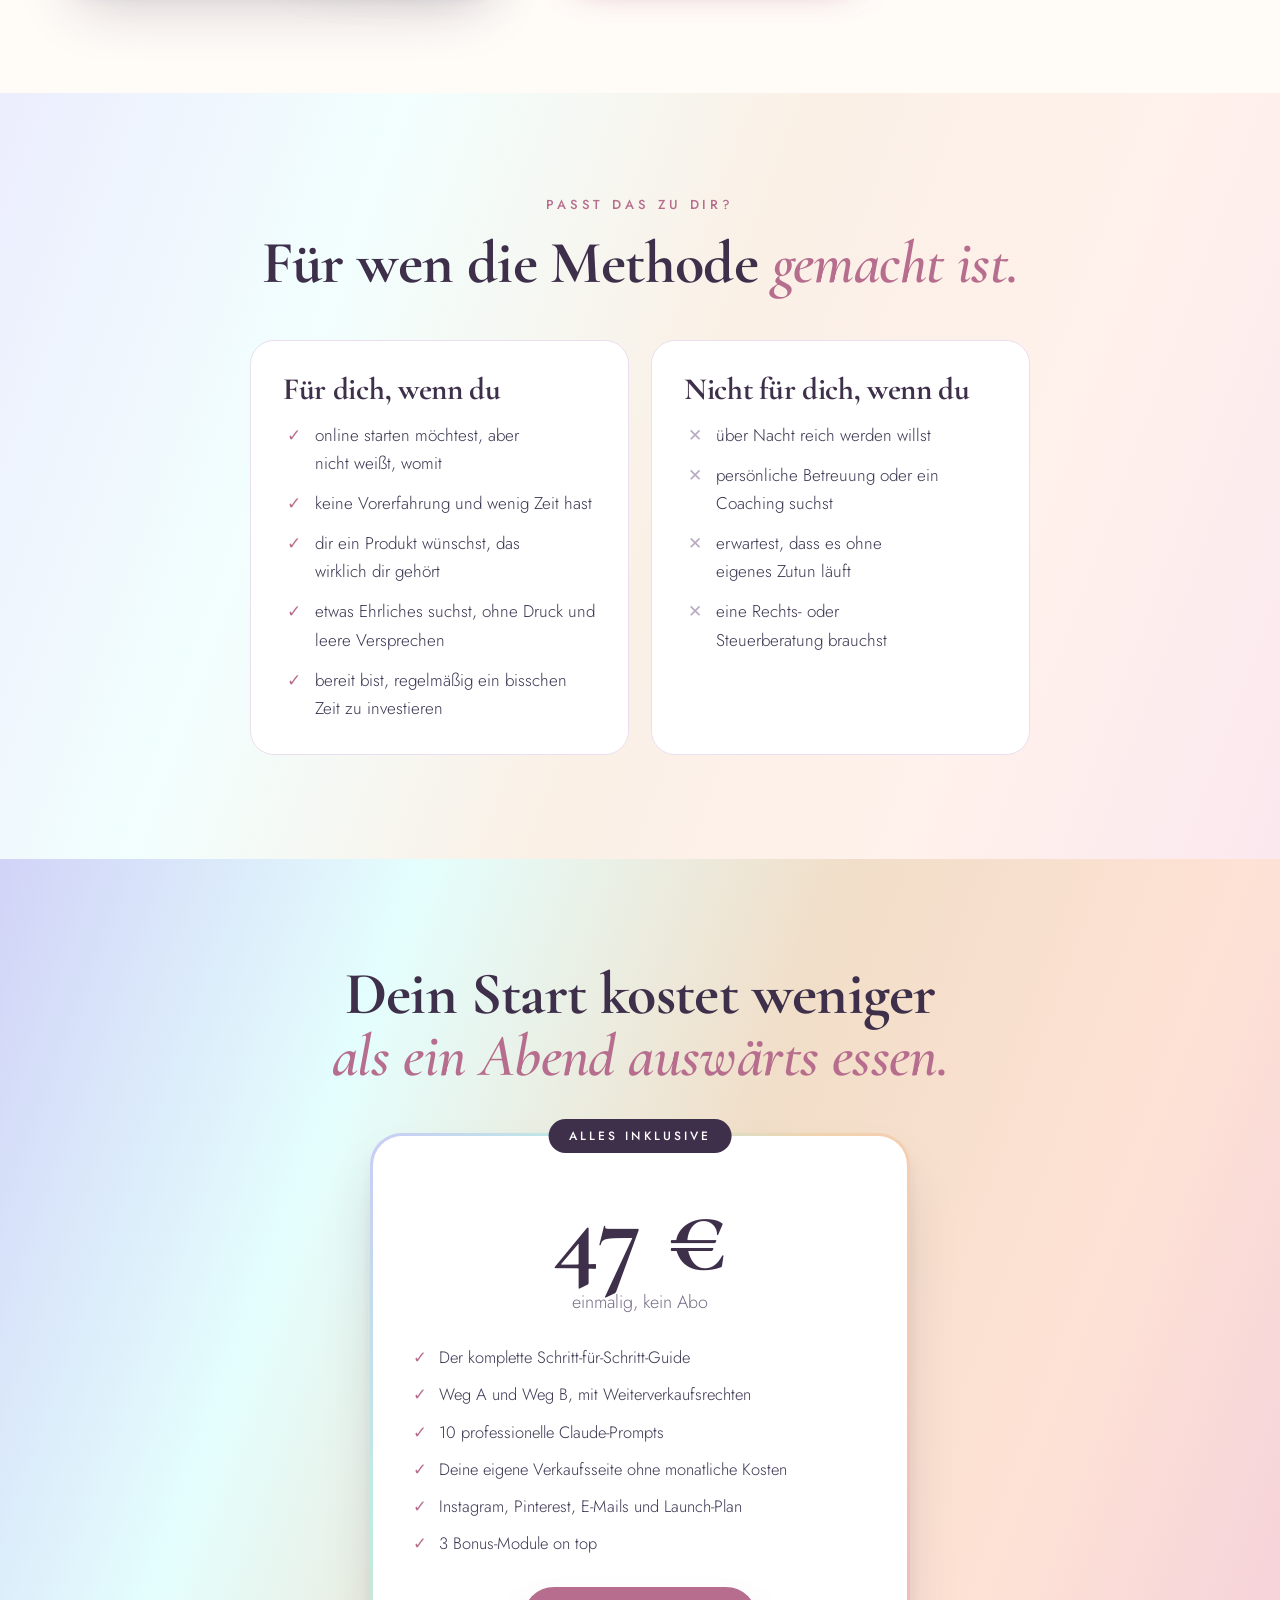
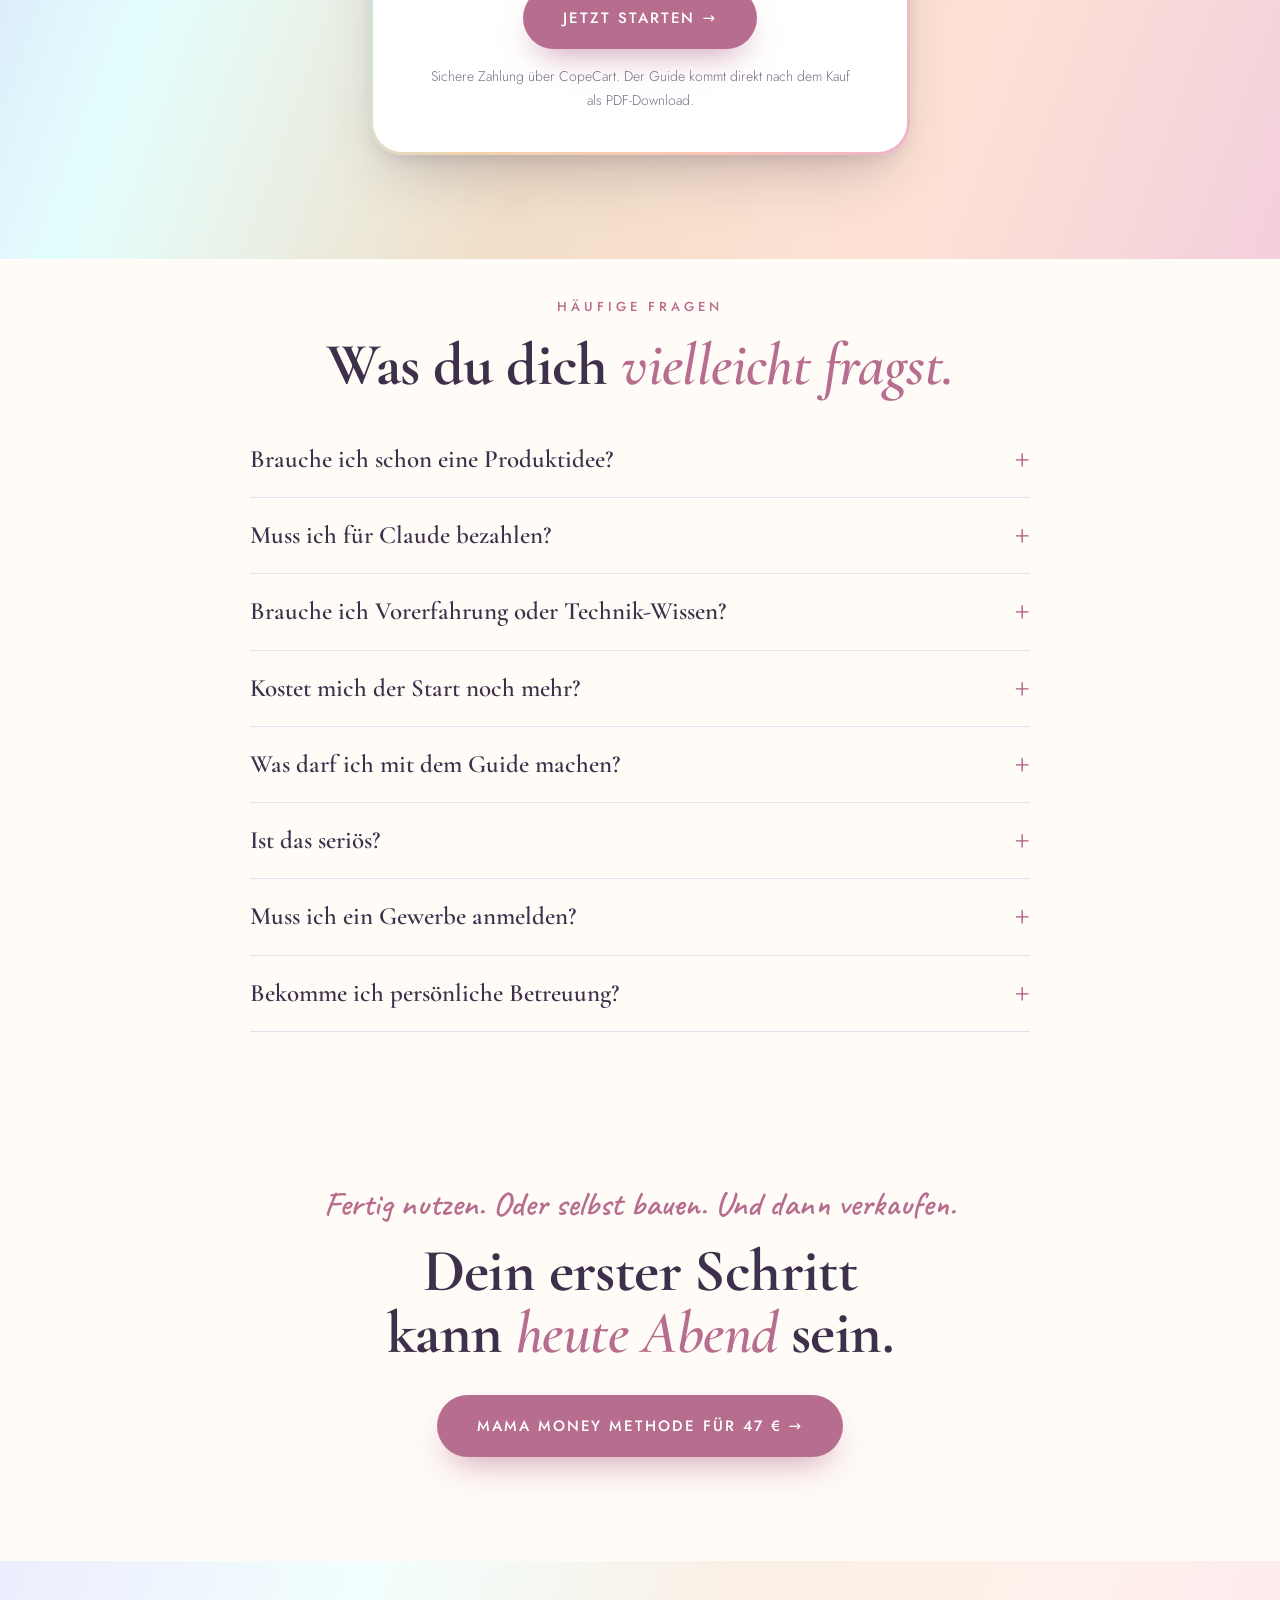
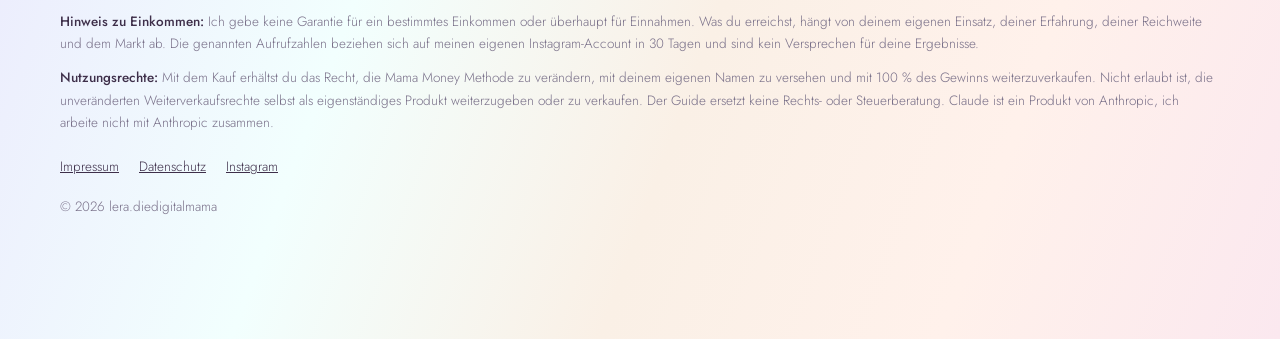
==== commit ae7e6cf3: "Verkaufsseite: Seiten scharf mit Ausblendung statt verschwommen" ====
--- a/index.html
+++ b/index.html
@@ -1,699 +1,703 @@
-<!doctype html>
-<html lang="de">
-<head>
-<meta charset="utf-8">
-<meta name="viewport" content="width=device-width, initial-scale=1">
-<title>lera.diedigitalmama | Mama Money Methode</title>
-<meta name="description" content="Dein erstes digitales Produkt: fertig übernehmen oder mit Claude selbst bauen. Der Schritt-für-Schritt-Guide mit Weiterverkaufsrechten, 10 Claude-Prompts, Pinterest-Modul und 3 Bonus-Modulen. 47 € einmalig.">
-<meta property="og:title" content="Mama Money Methode von lera.diedigitalmama">
-<meta property="og:description" content="Fertig übernehmen oder mit Claude selbst bauen. Mit Weiterverkaufsrechten, 10 Claude-Prompts, Pinterest-Modul und 3 Bonus-Modulen. 47 € einmalig.">
-<meta property="og:image" content="assets/mmm-thumbnail.png">
-<link rel="icon" href="data:image/svg+xml,%3Csvg xmlns='http://www.w3.org/2000/svg' viewBox='0 0 100 100'%3E%3Ctext y='.9em' font-size='90'%3E%F0%9F%8E%80%3C/text%3E%3C/svg%3E">
-<link rel="stylesheet" href="assets/fonts.css">
-<style>
-:root {
-  --dunkel: #3E2F4A; --akzent: #B76E8E; --akzent-2: #A0587A; --hell: #FFFBF7; --hell-2: #FBF7FD;
-  --text: #3B3450; --text-2: #786F88; --linie: #EADFEF;
-  --lavendel: #E6E0F6; --rosa: #F6DDE6; --pfirsich: #FBE4D8; --mint: #DDF2EC; --butter: #FBF1CF;
-  --serif: 'Cormorant Garamond', Georgia, serif; --sans: 'Jost', system-ui, sans-serif; --hand: 'Caveat', cursive;
-  --regenbogen: linear-gradient(110deg, #D1D3F7 0%, #E4FEFD 26%, #F1DEC8 52%, #FEE2D5 76%, #F3CFDC 100%);
-  --regenbogen-hell: linear-gradient(110deg, #ECEDFD 0%, #F2FFFE 26%, #FAF0E6 52%, #FFF1EB 76%, #FBE8EF 100%);
-  --schatten: 0 30px 60px -20px rgba(62,47,74,.28), 0 8px 18px -8px rgba(62,47,74,.16);
-}
-* { box-sizing: border-box; margin: 0; padding: 0; }
-html { scroll-behavior: smooth; }
-body { background: var(--hell); color: var(--text); font: 300 18px/1.65 var(--sans); -webkit-font-smoothing: antialiased; overflow-x: hidden; }
-img { max-width: 100%; height: auto; display: block; }
-a { color: var(--akzent); }
-.wrap { width: min(1160px, 100% - 32px); margin-inline: auto; }
-.schmal { width: min(780px, 100% - 32px); margin-inline: auto; }
-section { padding: 104px 0; position: relative; }
-.mitte { text-align: center; }
-h1, h2, h3 { font-family: var(--serif); color: var(--dunkel); font-weight: 700; line-height: 1.04; letter-spacing: -.01em; text-wrap: balance; }
-h1 { font-size: clamp(42px, 5vw, 70px); }
-h2 { font-size: clamp(36px, 4.8vw, 60px); }
-h3 { font-size: clamp(25px, 2.6vw, 31px); }
-h1 em, h2 em, h3 em { font-style: italic; font-weight: 600; color: var(--akzent); }
-p, li { text-wrap: pretty; }
-b, strong { font-weight: 500; color: var(--dunkel); }
-.kicker { display: block; font: 500 13px/1.3 var(--sans); letter-spacing: .3em; text-transform: uppercase; color: var(--akzent); margin-bottom: 18px; text-wrap: balance; }
-.hand { font-family: var(--hand); font-weight: 600; color: var(--akzent); }
-.lead { font-size: 20px; }
-.nw { white-space: nowrap; }
-
-/* Laufband */
-.laufband { background: var(--regenbogen); color: var(--dunkel); overflow: hidden; white-space: nowrap; font: 500 12.5px/1 var(--sans); letter-spacing: .26em; text-transform: uppercase; padding: 12px 0; }
-.laufband div { display: inline-flex; gap: 42px; padding-right: 42px; animation: lauf 38s linear infinite; }
-.laufband span::after { content: "✦"; margin-left: 42px; color: var(--akzent); }
-@keyframes lauf { to { transform: translateX(-50%); } }
-
-/* Kopf */
-.kopf { position: sticky; top: 0; z-index: 30; background: rgba(255,251,247,.86); backdrop-filter: blur(12px); border-bottom: 1px solid var(--linie); }
-.kopf .wrap { display: flex; align-items: center; justify-content: space-between; height: 64px; }
-.marke { font: 500 17px/1 var(--sans); letter-spacing: .04em; color: var(--dunkel); text-decoration: none; }
-.marke span { color: var(--akzent); }
-
-/* Knöpfe */
-.knopf { position: relative; overflow: hidden; display: inline-flex; align-items: center; justify-content: center; gap: 10px; background: var(--akzent); color: #fff; text-decoration: none; font: 500 15px/1.2 var(--sans); letter-spacing: .13em; text-transform: uppercase; padding: 22px 40px; border-radius: 999px; box-shadow: 0 16px 34px -14px rgba(183,110,142,.75); transition: transform .25s, box-shadow .25s, background .25s; text-align: center; border: 0; cursor: pointer; }
-.knopf::after { content: ""; position: absolute; inset: 0; background: linear-gradient(110deg, transparent 30%, rgba(255,255,255,.45) 50%, transparent 70%); transform: translateX(-120%); animation: glanz 4.5s ease-in-out infinite; }
-@keyframes glanz { 0%, 60% { transform: translateX(-120%); } 85%, 100% { transform: translateX(120%); } }
-.knopf:hover { transform: translateY(-3px); background: var(--akzent-2); box-shadow: 0 22px 40px -14px rgba(183,110,142,.85); }
-.knopf.klein { padding: 12px 22px; font-size: 12.5px; box-shadow: none; }
-.knopf.klein::after { display: none; }
-.vertrauen { display: flex; flex-wrap: wrap; gap: 8px 20px; margin-top: 20px; font-size: 14.5px; color: var(--text-2); }
-.vertrauen span::before { content: "✓"; color: var(--akzent); font-weight: 600; margin-right: 7px; }
-
-/* Held */
-.held { padding: 64px 0 96px; background: radial-gradient(520px 520px at 88% 18%, rgba(255,255,255,.55) 0%, transparent 70%), var(--regenbogen); overflow: hidden; }
-.held::after { content: ""; position: absolute; left: 0; right: 0; bottom: 0; height: 90px; background: linear-gradient(180deg, transparent, var(--hell)); pointer-events: none; }
-.held .wrap { position: relative; z-index: 1; }
-.held .wrap { display: grid; grid-template-columns: 1.05fr .95fr; gap: 40px; align-items: center; }
-.held h1 s { text-decoration: none; position: relative; color: #C9B3C2; font-style: normal; }
-.held h1 s::after { content: ""; position: absolute; left: -4px; right: -4px; top: 54%; height: 4px; background: var(--akzent); border-radius: 4px; transform: scaleX(0); transform-origin: left; animation: streich .7s .6s ease forwards; }
-@keyframes streich { to { transform: scaleX(1); } }
-.held .unter { font-size: clamp(19px, 1.6vw, 21px); margin-top: 26px; max-width: 560px; }
-.held .knopf { margin-top: 34px; }
-.held-bild { position: relative; height: 620px; }
-.held-bild .seite { position: absolute; width: 330px; border-radius: 10px; box-shadow: var(--schatten); background: #fff; transition: transform .6s cubic-bezier(.2,.8,.2,1); }
-.held-bild .s1 { left: 4%; top: 70px; transform: rotate(-9deg); filter: blur(2.5px); }
-.held-bild .s2 { right: 0; top: 40px; transform: rotate(8deg); filter: blur(2.5px); }
-.held-bild .s3 { left: 50%; top: 0; width: 370px; transform: translateX(-50%); z-index: 2; }
-.held-bild:hover .s1 { transform: rotate(-13deg) translateX(-24px); }
-.held-bild:hover .s2 { transform: rotate(12deg) translateX(24px); }
-.sticker { position: absolute; z-index: 3; background: #fff; border: 1.5px solid var(--dunkel); border-radius: 999px; padding: 10px 22px; font: 600 25px/1.1 var(--hand); color: var(--akzent); box-shadow: 0 10px 24px -10px rgba(62,47,74,.35); white-space: nowrap; animation: schweben 5s ease-in-out infinite; }
-.sticker.a { left: -10px; top: 410px; transform: rotate(-5deg); }
-.sticker.b { right: -6px; top: 520px; transform: rotate(4deg); animation-delay: -2.5s; }
-.siegel { position: absolute; z-index: 4; right: 4%; top: -6px; width: 150px; height: 150px; border-radius: 50%; background: var(--dunkel); color: #fff; border: 5px solid #fff; display: flex; flex-direction: column; align-items: center; justify-content: center; text-align: center; box-shadow: 0 18px 36px -12px rgba(62,47,74,.55); transform: rotate(10deg); animation: dreh 14s linear infinite; }
-.siegel small { font: 500 11px/1 var(--sans); letter-spacing: .3em; color: #F6C9DA; }
-.siegel b { color: #fff; font: italic 600 46px/1 var(--serif); }
-.siegel span { font: 500 14px/1.15 var(--sans); }
-@keyframes schweben { 50% { translate: 0 -8px; } }
-@keyframes dreh { 0%, 100% { rotate: 0deg; } 50% { rotate: -8deg; } }
-
-/* Zahlen */
-.zahlen { background: var(--regenbogen); color: var(--dunkel); padding: 56px 0; }
-.zahlen .wrap { display: grid; grid-template-columns: repeat(5, 1fr); gap: 24px; text-align: center; }
-.zahlen b { display: block; color: var(--dunkel); font: italic 600 clamp(44px, 5vw, 64px)/1 var(--serif); }
-.zahlen span { display: block; margin-top: 10px; font-size: 14px; line-height: 1.45; color: var(--text); }
-.zahlen .wrap > div { background: rgba(255,255,255,.55); border-radius: 22px; padding: 24px 12px; backdrop-filter: blur(4px); }
-
-/* Wunsch */
-.wunsch-liste { display: grid; grid-template-columns: repeat(4, 1fr); gap: 18px; margin-top: 54px; }
-.karte { background: #fff; border: 1px solid var(--linie); border-radius: 24px; padding: 28px 26px; box-shadow: 0 12px 30px -22px rgba(62,47,74,.35); transition: transform .3s, box-shadow .3s; }
-.karte:hover { transform: translateY(-6px); box-shadow: var(--schatten); }
-.wunsch-liste .karte:nth-child(1) { background: linear-gradient(160deg, #fff 55%, var(--lavendel)); }
-.wunsch-liste .karte:nth-child(2) { background: linear-gradient(160deg, #fff 55%, var(--mint)); }
-.wunsch-liste .karte:nth-child(3) { background: linear-gradient(160deg, #fff 55%, var(--pfirsich)); }
-.wunsch-liste .karte:nth-child(4) { background: linear-gradient(160deg, #fff 55%, var(--rosa)); }
-.karte .hand { font-size: 27px; display: block; margin-bottom: 8px; }
-.karte p { font-size: 16.5px; }
-.zitat-gross { margin: 56px auto 0; max-width: 760px; text-align: center; font: italic 600 clamp(27px, 3vw, 36px)/1.25 var(--serif); color: var(--dunkel); text-wrap: balance; }
-.zitat-gross em { color: var(--akzent); }
-
-/* Wege-Umschalter */
-.wege { background: var(--regenbogen-hell); }
-.schalter { display: inline-flex; background: #fff; border: 1px solid var(--linie); border-radius: 999px; padding: 6px; margin-top: 34px; box-shadow: 0 10px 26px -18px rgba(62,47,74,.4); }
-.schalter button { border: 0; background: transparent; font: 500 15px/1 var(--sans); letter-spacing: .1em; text-transform: uppercase; color: var(--text-2); padding: 16px 28px; border-radius: 999px; cursor: pointer; transition: background .3s, color .3s; }
-.schalter button[aria-selected="true"] { background: var(--dunkel); color: #fff; }
-.weg-feld { display: none; grid-template-columns: 1fr 1fr; gap: 48px; align-items: center; margin-top: 52px; text-align: left; }
-.weg-feld.aktiv { display: grid; animation: auf .5s ease; }
-@keyframes auf { from { opacity: 0; transform: translateY(14px); } }
-.weg-bild { position: relative; justify-self: center; width: 100%; max-width: 380px; }
-.weg-bild .schloss { right: -10px; bottom: 40px; }
-.weg-feld img { filter: blur(3px); width: 100%; max-width: 380px; justify-self: center; border-radius: 12px; box-shadow: var(--schatten); transform: rotate(-2deg); }
-.weg-feld h3 { margin-bottom: 14px; }
-.schritte { list-style: none; counter-reset: s; margin-top: 22px; display: grid; gap: 14px; }
-.schritte li { counter-increment: s; display: grid; grid-template-columns: 40px 1fr; gap: 14px; align-items: start; font-size: 17px; }
-.schritte li::before { content: counter(s); width: 40px; height: 40px; border-radius: 50%; background: var(--rosa); color: var(--dunkel); font: 600 17px/40px var(--sans); text-align: center; }
-.weg-feld.b .schritte li::before { background: var(--lavendel); }
-.ziel { margin-top: 26px; padding: 18px 22px; border-radius: 16px; background: var(--butter); font-size: 16.5px; }
-
-/* Prompt-Demo */
-.demo .wrap { display: grid; grid-template-columns: .9fr 1.1fr; gap: 56px; align-items: center; }
-.terminal { background: var(--dunkel); border-radius: 22px; box-shadow: var(--schatten); overflow: hidden; }
-.terminal { border-top: 6px solid transparent; background: linear-gradient(var(--dunkel), var(--dunkel)) padding-box, var(--regenbogen) border-box; }
-.terminal .leiste { display: flex; align-items: center; justify-content: space-between; padding: 14px 20px; border-bottom: 1px solid rgba(255,255,255,.12); font: 500 12px/1 var(--sans); letter-spacing: .26em; text-transform: uppercase; color: #F6C9DA; }
-.terminal .leiste i { font: 600 21px var(--hand); letter-spacing: 0; text-transform: none; color: #fff; font-style: normal; }
-.terminal pre { margin: 0; padding: 24px 24px 30px; min-height: 420px; font: 400 14.5px/1.62 var(--sans); color: #F4EEF7; white-space: pre-wrap; }
-.terminal pre.kurz { min-height: 0; padding-bottom: 6px; }
-.verdeckt { position: relative; padding: 0 24px 30px; }
-.verdeckt p { font: 400 14.5px/1.62 var(--sans); color: #F4EEF7; filter: blur(5px); user-select: none; }
-.schloss-karte { position: absolute; left: 50%; top: 50%; transform: translate(-50%, -50%); background: #fff; color: var(--dunkel); border-radius: 18px; padding: 18px 22px; text-align: center; box-shadow: var(--schatten); width: min(340px, 86%); font-size: 15.5px; line-height: 1.45; }
-.schloss-karte b { display: block; font: 600 21px/1.2 var(--serif); margin-bottom: 4px; }
-.schloss { position: absolute; z-index: 3; background: var(--dunkel); color: #fff; border-radius: 999px; padding: 11px 20px; font: 500 14px/1 var(--sans); letter-spacing: .06em; box-shadow: 0 12px 26px -10px rgba(62,47,74,.6); white-space: nowrap; }
-.terminal pre .cursor { display: inline-block; width: 9px; height: 18px; background: #F6C9DA; vertical-align: -3px; animation: blink 1s steps(1) infinite; }
-@keyframes blink { 50% { opacity: 0; } }
-.hinweis-klein { font-size: 14px; color: var(--text-2); margin-top: 14px; }
-.punkte { list-style: none; margin-top: 22px; display: grid; gap: 12px; }
-.punkte li { padding-left: 32px; position: relative; font-size: 17px; }
-.punkte li::before { content: "✦"; position: absolute; left: 4px; top: 0; color: var(--akzent); }
-
-/* Blick hinein */
-.blick { background: linear-gradient(180deg, var(--hell) 0%, #F3F0FD 35%, #EFFAF7 70%, #FDF1EA 100%); }
-.reiter { display: flex; flex-wrap: wrap; justify-content: center; gap: 10px; margin-top: 34px; }
-.reiter button { border: 1px solid var(--linie); background: #fff; color: var(--dunkel); font: 500 14px/1 var(--sans); letter-spacing: .06em; padding: 13px 20px; border-radius: 999px; cursor: pointer; transition: all .25s; }
-.reiter button:hover { border-color: var(--akzent); }
-.reiter button[aria-selected="true"] { background: var(--akzent); border-color: var(--akzent); color: #fff; box-shadow: 0 10px 22px -12px rgba(183,110,142,.8); }
-.buehne { display: grid; grid-template-columns: 1fr 1fr; gap: 56px; align-items: center; margin-top: 50px; }
-.buehne .bild { position: relative; height: 560px; }
-.buehne .bild img { position: absolute; width: 380px; left: 50%; top: 0; border-radius: 10px; box-shadow: var(--schatten); transition: opacity .45s, transform .6s cubic-bezier(.2,.8,.2,1); }
-.buehne .bild img.hinten { transform: translateX(-30%) rotate(7deg) scale(.92); opacity: .55; }
-.buehne .bild img { filter: blur(3.5px); }
-.buehne .bild .schloss { left: 50%; bottom: 60px; transform: translateX(-50%); }
-.buehne .bild img.vorn { transform: translateX(-62%) rotate(-3deg); z-index: 2; }
-.buehne .text { transition: opacity .3s; }
-.buehne .text.weg { opacity: 0; }
-.buehne .nr { font: italic 600 64px/1 var(--serif); color: var(--rosa); -webkit-text-stroke: 1px var(--akzent); }
-.buehne ul { list-style: none; margin-top: 20px; display: grid; gap: 11px; }
-.buehne li { padding-left: 30px; position: relative; font-size: 17px; }
-.buehne li::before { content: "✓"; position: absolute; left: 2px; color: var(--akzent); font-weight: 600; }
-
-/* Stapel */
-.stapel { display: grid; gap: 14px; margin-top: 50px; text-align: left; }
-.posten { display: grid; grid-template-columns: 58px 1fr auto; gap: 18px; align-items: center; background: #fff; border: 1px solid var(--linie); border-radius: 20px; padding: 18px 22px; box-shadow: 0 10px 24px -20px rgba(62,47,74,.4); }
-.posten .ic { width: 58px; height: 58px; border-radius: 16px; display: grid; place-items: center; font: italic 600 26px/1 var(--serif); color: var(--dunkel); }
-.posten b { display: block; font-size: 18px; }
-.posten span { display: block; font-size: 15.5px; color: var(--text-2); line-height: 1.45; }
-.posten .tag { font: 600 11px/1 var(--sans); letter-spacing: .22em; text-transform: uppercase; color: var(--akzent); background: var(--rosa); padding: 8px 12px; border-radius: 999px; white-space: nowrap; }
-.posten.top { background: linear-gradient(100deg, #fff 55%, #FDF1F5 100%) padding-box, linear-gradient(120deg, #C9CCF5, #BDEDE4, #F1D3AE, #F9C7B3, #EDB3C9) border-box; border: 2px solid transparent; }
-.posten.top .tag { background: var(--dunkel); color: #fff; }
-.summe { margin-top: 26px; display: flex; flex-wrap: wrap; gap: 8px 18px; align-items: baseline; justify-content: center; font: 600 clamp(26px, 3vw, 34px)/1.2 var(--serif); color: var(--dunkel); }
-.summe em { color: var(--akzent); font-size: 1.5em; }
-
-/* Quiz */
-.quiz { background: var(--regenbogen); color: var(--text); }
-.quiz h2, .quiz h3 { color: var(--dunkel); }
-.quiz h2 em { color: var(--akzent); }
-.quiz .kicker { color: var(--akzent); }
-.quiz-karte { max-width: 720px; margin: 46px auto 0; background: rgba(255,255,255,.6); border: 1px solid rgba(255,255,255,.9); box-shadow: var(--schatten); backdrop-filter: blur(8px); border-radius: 28px; padding: 38px 34px; text-align: center; }
-.fortschritt { height: 5px; background: var(--linie); border-radius: 9px; overflow: hidden; margin-bottom: 30px; }
-.fortschritt i { display: block; height: 100%; width: 0; background: var(--akzent); transition: width .45s; }
-.frage { display: none; }
-.frage.aktiv { display: block; animation: auf .45s ease; }
-.frage h3 { font-size: clamp(25px, 2.8vw, 32px); margin-bottom: 26px; }
-.antworten { display: grid; gap: 12px; }
-.antworten button { background: #fff; color: var(--dunkel); border: 1px solid var(--linie); border-radius: 16px; padding: 18px 22px; font: 400 17px/1.4 var(--sans); cursor: pointer; text-align: left; transition: transform .2s, background .2s; }
-.antworten button:hover { transform: translateX(6px); background: var(--rosa); }
-.ergebnis .gross { font: italic 600 clamp(40px, 5vw, 58px)/1 var(--serif); color: var(--akzent); display: block; margin: 6px 0 16px; }
-.ergebnis p { max-width: 560px; margin: 0 auto 26px; }
-.nochmal { background: none; border: 0; color: var(--akzent); text-decoration: underline; cursor: pointer; font: 400 15px var(--sans); margin-top: 18px; }
-
-/* Über mich */
-.ueber .wrap { display: grid; grid-template-columns: .8fr 1.2fr; gap: 64px; align-items: center; }
-.foto { position: relative; }
-.foto img { border-radius: 200px 200px 24px 24px; box-shadow: var(--schatten); aspect-ratio: 3 / 4; object-fit: cover; }
-.foto .zettel { position: absolute; right: -20px; bottom: 34px; background: #fff; padding: 14px 20px; border-radius: 16px; box-shadow: var(--schatten); font-size: 15px; transform: rotate(3deg); }
-.foto .zettel .hand { display: block; font-size: 26px; }
-.ueber p + p { margin-top: 14px; }
-
-/* Für wen */
-.fuer { display: grid; grid-template-columns: 1fr 1fr; gap: 22px; margin-top: 46px; text-align: left; }
-.fuer > div { background: #fff; border: 1px solid var(--linie); border-radius: 24px; padding: 32px; }
-.fuer ul { list-style: none; margin-top: 16px; display: grid; gap: 12px; }
-.fuer li { padding-left: 32px; position: relative; font-size: 17px; }
-.fuer .ja li::before { content: "✓"; position: absolute; left: 4px; color: var(--akzent); font-weight: 600; }
-.fuer .nein li::before { content: "✕"; position: absolute; left: 4px; color: #B9A9BF; }
-
-/* Preis */
-.preis { background: var(--regenbogen); }
-.preis-karte { position: relative; max-width: 540px; margin: 46px auto 0; background: linear-gradient(#fff, #fff) padding-box, linear-gradient(120deg, #C9CCF5, #BDEDE4, #F1D3AE, #F9C7B3, #EDB3C9) border-box; border: 3px solid transparent; border-radius: 32px; padding: 48px 36px 40px; box-shadow: var(--schatten); text-align: center; }
-.preis-karte .band-oben { position: absolute; top: -17px; left: 50%; transform: translateX(-50%); background: var(--dunkel); color: #fff; font: 500 12px/1 var(--sans); letter-spacing: .26em; text-transform: uppercase; padding: 11px 20px; border-radius: 999px; white-space: nowrap; }
-.betrag { font: 700 104px/1 var(--serif); color: var(--dunkel); }
-.einmal { color: var(--text-2); margin-bottom: 26px; }
-.preis-karte ul { list-style: none; text-align: left; display: grid; gap: 10px; margin: 0 0 30px; }
-.preis-karte li { padding-left: 30px; position: relative; font-size: 16.5px; }
-.preis-karte li::before { content: "✓"; position: absolute; left: 4px; color: var(--akzent); font-weight: 600; }
-.preis-karte .klein-text { font-size: 14px; color: var(--text-2); margin-top: 16px; }
-
-/* Fragen */
-details { border-bottom: 1px solid var(--linie); padding: 22px 0; }
-summary { cursor: pointer; list-style: none; font: 600 clamp(21px, 2.1vw, 25px)/1.25 var(--serif); color: var(--dunkel); display: flex; justify-content: space-between; gap: 18px; text-wrap: balance; }
-summary::after { content: "+"; font: 300 28px/1 var(--sans); color: var(--akzent); transition: transform .3s; }
-details[open] summary::after { transform: rotate(45deg); }
-details p { margin-top: 12px; font-size: 17px; }
-
-/* Schluss & Fuß */
-.schluss { text-align: center; padding-top: 40px; }
-.schluss .hand { font-size: 34px; display: block; margin-bottom: 8px; }
-.fuss { background: var(--regenbogen-hell); padding: 50px 0 120px; font-size: 13.5px; color: var(--text-2); }
-.fuss p + p { margin-top: 12px; }
-.fuss nav { display: flex; flex-wrap: wrap; gap: 20px; margin-top: 22px; }
-.fuss nav a { color: var(--dunkel); }
-.mobil-knopf { display: none; }
-
-/* Auftauchen */
-.zeigen { opacity: 0; transform: translateY(26px); transition: opacity .8s ease, transform .8s cubic-bezier(.2,.8,.2,1); }
-.zeigen.da { opacity: 1; transform: none; }
-@media (prefers-reduced-motion: reduce) {
-  *, *::before, *::after { animation: none !important; transition: none !important; }
-  .zeigen { opacity: 1; transform: none; }
-}
-
-/* Handy */
-@media (max-width: 980px) {
-  section { padding: 76px 0; }
-  .held .wrap, .demo .wrap, .ueber .wrap, .weg-feld.aktiv, .buehne { grid-template-columns: 1fr; }
-  .held-bild { height: 470px; margin-top: 10px; }
-  .held-bild .seite { width: 230px; }
-  .held-bild .s3 { width: 262px; }
-  .held-bild .s1 { left: 0; top: 60px; }
-  .held-bild .s2 { right: 0; top: 50px; }
-  .sticker { font-size: 21px; padding: 8px 16px; }
-  .sticker.a { left: 0; top: 330px; }
-  .sticker.b { right: 0; top: 400px; }
-  .siegel { width: 112px; height: 112px; right: 0; top: -10px; }
-  .siegel b { font-size: 34px; } .siegel span { font-size: 12px; } .siegel small { font-size: 9px; }
-  .zahlen .wrap { grid-template-columns: repeat(2, 1fr); }
-  .zahlen .wrap > div:last-child { grid-column: 1 / -1; }
-  .wunsch-liste { grid-template-columns: 1fr 1fr; }
-  .buehne .bild { height: 430px; order: -1; }
-  .buehne .bild img { width: 270px; }
-  .foto { max-width: 380px; margin: 0 auto; }
-  .foto .zettel { right: 0; }
-  .fuer { grid-template-columns: 1fr; }
-  .terminal pre { min-height: 380px; font-size: 13.5px; }
-}
-@media (max-width: 600px) {
-  body { font-size: 17px; }
-  .lead { font-size: 18px; }
-  .knopf { padding: 19px 26px; font-size: 14px; width: 100%; }
-  .kopf .knopf { width: auto; }
-  .wunsch-liste { grid-template-columns: 1fr; }
-  .schalter button { padding: 14px 18px; font-size: 13px; }
-  .posten { grid-template-columns: 48px 1fr; padding: 16px; }
-  .posten .ic { width: 48px; height: 48px; font-size: 22px; }
-  .posten .tag { grid-column: 2; justify-self: start; }
-  .quiz-karte { padding: 28px 20px; }
-  .betrag { font-size: 84px; }
-  .mobil-knopf { display: block; position: fixed; left: 12px; right: 12px; bottom: 12px; z-index: 40; transform: translateY(140%); transition: transform .35s; }
-  .mobil-knopf.da { transform: none; }
-  .mobil-knopf .knopf { box-shadow: 0 14px 30px -10px rgba(62,47,74,.5); }
-}
-</style>
-</head>
-<body>
-
-<div class="laufband" aria-hidden="true"><div>
-  <span>Weg A &amp; Weg B</span><span>10 Claude-Prompts</span><span>Eigene Verkaufsseite</span><span>Pinterest-Modul</span><span>3 Bonus-Module</span><span>Weiterverkaufsrechte</span><span>47 € einmalig</span>
-  <span>Weg A &amp; Weg B</span><span>10 Claude-Prompts</span><span>Eigene Verkaufsseite</span><span>Pinterest-Modul</span><span>3 Bonus-Module</span><span>Weiterverkaufsrechte</span><span>47 € einmalig</span>
-</div></div>
-
-<header class="kopf">
-  <div class="wrap">
-    <a class="marke" href="#">lera<span>.</span>diedigitalmama</a>
-    <a class="knopf klein" href="https://copecart.com/products/60befb55/checkout">Zugang holen</a>
-  </div>
-</header>
-
-<main>
-
-<!-- Held -->
-<section class="held">
-  <div class="wrap">
-    <div>
-      <span class="kicker">Mama Money Methode · der Schritt-für-Schritt-Guide</span>
-      <h1>Dein erstes digitales Produkt, <s>von null</s> <em>fertig übernommen oder mit Claude gebaut.</em></h1>
-      <p class="unter">Du nimmst meinen fertigen Guide mit Weiterverkaufsrechten <b>oder</b> baust mit 10 fertigen Prompts dein ganz eigenes Produkt. Danach zeige ich dir Schritt für Schritt, wie du es verkaufst: über deine eigene Verkaufsseite, Instagram und Pinterest. Nebenbei, mit den Kindern mittendrin.</p>
-      <a class="knopf" href="https://copecart.com/products/60befb55/checkout">Jetzt für 47&nbsp;€ starten &rarr;</a>
-      <div class="vertrauen"><span>Sofort als Download</span><span>Einmal zahlen, kein Abo</span><span>Ohne Vorerfahrung</span></div>
-    </div>
-    <div class="held-bild" aria-label="Echte Seiten aus dem Guide">
-      <img class="seite s1" src="assets/mmm-prompt.webp" alt="Innenseite: Prompt 1, deine Produktidee" width="909" height="1287">
-      <img class="seite s2" src="assets/mmm-pinterest.webp" alt="Innenseite: Warum Pinterest" width="909" height="1287">
-      <img class="seite s3" src="assets/mmm-cover.webp" alt="Titelseite der Mama Money Methode" width="909" height="1287">
-      <div class="siegel"><small>ON TOP</small><b>+3</b><span>Bonus-<br>Module</span></div>
-      <span class="sticker a">fertig nutzen oder selbst bauen ♡</span>
-      <span class="sticker b">mit Weiterverkaufsrechten ✨</span>
-    </div>
-  </div>
-</section>
-
-<!-- Zahlen -->
-<section class="zahlen" aria-label="Auf einen Blick">
-  <div class="wrap">
-    <div><b data-zahl="2">0</b><span>Wege zu deinem eigenen Produkt</span></div>
-    <div><b data-zahl="10">0</b><span>professionelle Prompts für Claude, kostenlos nutzbar</span></div>
-    <div><b data-zahl="3">0</b><span>Bonus-Module on top</span></div>
-    <div><b data-zahl="100" data-nach="&nbsp;%">0</b><span>deines Gewinns bleiben bei dir</span></div>
-    <div><b data-zahl="1.7" data-nach="&nbsp;Mio." data-komma="1">0</b><span>Aufrufe auf meinem Instagram in 30&nbsp;Tagen, ohne Werbung</span></div>
-  </div>
-</section>
-
-<!-- Wunsch -->
-<section>
-  <div class="schmal mitte zeigen">
-    <span class="kicker">Stell dir vor</span>
-    <h2>Wofür du dir das <em>eigentlich</em> aufbaust.</h2>
-    <p class="lead" style="margin-top:20px">Nicht für schnelles Geld. Sondern für die kleinen Momente, in denen du nicht mehr fragen musst, ob du dir etwas leisten darfst.</p>
-  </div>
-  <div class="wrap">
-    <div class="wunsch-liste">
-      <div class="karte zeigen"><span class="hand">Am Kindergartentor</span><p>Du bist die Erste, die wartet. Nicht hetzen, nicht am Telefon, einfach da.</p></div>
-      <div class="karte zeigen"><span class="hand">Beim Einkaufen</span><p>Du sagst Ja zu dem, was dein Kind sich wünscht, ohne vorher im Kopf nachzurechnen.</p></div>
-      <div class="karte zeigen"><span class="hand">Abends auf dem Sofa</span><p>Die Kinder schlafen, der Laptop ist auf, und du weißt genau, was dein nächster Schritt ist.</p></div>
-      <div class="karte zeigen"><span class="hand">Wenn ein Kind krank ist</span><p>Du bleibst zu Hause, ohne schlechtes Gewissen und ohne jemanden um Erlaubnis zu bitten.</p></div>
-    </div>
-    <p class="zitat-gross zeigen">Ich baue mir kein Business auf, um reich zu werden. Ich baue es, damit ich <em>frei entscheiden</em> kann.</p>
-  </div>
-</section>
-
-<!-- Zwei Wege -->
-<section class="wege" id="wege">
-  <div class="schmal mitte zeigen">
-    <span class="kicker">So funktioniert es</span>
-    <h2>Zwei Wege. <em>Ein Ziel:</em> dein eigenes Produkt.</h2>
-    <p class="lead" style="margin-top:20px">Du entscheidest, wie du startest. Tipp einfach auf deinen Weg.</p>
-    <div class="schalter" role="tablist">
-      <button role="tab" aria-selected="true" data-weg="a">Weg A · fertig nutzen</button>
-      <button role="tab" aria-selected="false" data-weg="b">Weg B · selbst bauen</button>
-    </div>
-  </div>
-  <div class="wrap">
-    <div class="weg-feld a aktiv" data-feld="a">
-      <div class="weg-bild"><img src="assets/mmm-zweiwege.webp" alt="Verschwommene Seite aus dem Guide" loading="lazy" width="909" height="1287"><span class="schloss">🔒 alle Schritte im Guide</span></div>
-      <div>
-        <span class="kicker">Weg A</span>
-        <h3>Du nimmst mein fertiges Produkt und machst es <em>zu deinem.</em></h3>
-        <p>Die ganze Arbeit, ein Produkt zu entwickeln, ist dir abgenommen. Du kannst dich sofort aufs Verkaufen konzentrieren.</p>
-        <ol class="schritte">
-          <li>Den Guide in Canva öffnen, Schritt für Schritt erklärt</li>
-          <li>Deinen Namen, deine Farben und dein Cover einsetzen</li>
-          <li>Deine persönliche Note und deine Geschichte ergänzen</li>
-          <li>Zu deinem Preis verkaufen und 100&nbsp;% behalten</li>
-        </ol>
-        <p class="ziel"><b>Ideal, wenn</b> du schnell starten willst und dir das Thema „online starten als Mama“ liegt.</p>
-      </div>
-    </div>
-    <div class="weg-feld b" data-feld="b">
-      <div class="weg-bild"><img src="assets/mmm-prompt.webp" alt="Verschwommene Seite aus dem Guide" loading="lazy" width="909" height="1287"><span class="schloss">🔒 alle Prompts im Guide</span></div>
-      <div>
-        <span class="kicker">Weg B</span>
-        <h3>Du baust mit Claude dein <em>ganz eigenes</em> Produkt.</h3>
-        <p>Auch wenn du heute noch keine Idee hast. Fertige Prompts führen dich von der ersten Idee bis zum fertigen PDF, und die kostenlose Version von Claude reicht dafür.</p>
-        <ol class="schritte">
-          <li>Claude findet mit dir 10 Produktideen, die zu dir passen</li>
-          <li>Du prüfst die Idee und findest deinen Preis</li>
-          <li>Claude schreibt mit dir Gliederung und Inhalt, Kapitel für Kapitel</li>
-          <li>Du bringst alles in deine Stimme und gestaltest es in Canva</li>
-        </ol>
-        <p class="ziel"><b>Ideal, wenn</b> du ein eigenes Thema hast, über das du gern sprichst.</p>
-      </div>
-    </div>
-    <p class="mitte zeigen" style="margin-top:46px;font-size:17px">Egal, welcher Weg: <b>Danach geht es für beide gleich weiter</b>, mit Shop, Verkaufsseite, Instagram, Pinterest, E-Mails und Launch.</p>
-  </div>
-</section>
-
-<!-- Prompt-Demo -->
-<section class="demo">
-  <div class="wrap">
-    <div class="zeigen">
-      <span class="kicker">Sieh selbst</span>
-      <h2>So professionell sind <em>deine Prompts.</em></h2>
-      <p class="lead" style="margin-top:20px">Keine Zwei-Zeiler, die irgendwas ausspucken. Jeder Prompt gibt Claude eine klare Rolle, stellt dir die richtigen Fragen und liefert dir ein Ergebnis, mit dem du sofort weiterarbeiten kannst.</p>
-      <ul class="punkte">
-        <li>10 ausgearbeitete Prompts, von der Idee bis zum Freebie</li>
-        <li>Einfach kopieren, einfügen und deine Antworten ergänzen</li>
-        <li>Funktioniert mit der <b>kostenlosen</b> Version von Claude</li>
-      </ul>
-      <p class="hinweis-klein">Hier siehst du den Anfang von Prompt 1 aus dem Guide.</p>
-    </div>
-    <div class="terminal zeigen">
-      <div class="leiste"><span>In Claude einfügen · Prompt 1</span><i>Produktidee finden</i></div>
-      <pre id="tipp" class="kurz" aria-label="Anfang von Prompt 1 aus dem Guide"></pre>
-      <div class="verdeckt" aria-hidden="true"><p>Xxxxxx xxxx xxxxxx xxx xxxxxxx xxxxx xxxxxxx xxx xxxxx xxx xxxxxx xxxxxxx.<br>3. Xxxxx xxxxxx xxxx xxxxxx xxxxx xxx Xxx?<br>4. Xxxx xxxxxx xxxx xxx xxxx Xxxxxx xxxxxx xxx xxxx xxxxxx?<br>5. Xxx xxxxxx xxx xxx xxxxxx Xxxxxxx xxxxxxx?<br><br>Xxxx xx xxxx Xxxxxxxxx xxxx, xxx xxx 10 Xxxxxxxxxxxx. Xxx xxxx Xxxx:<br>– xxx xxxxxx Xxxxxxxxxxx<br>– xxx Xxxxxx xxx xxx xxxxx<br>– xxx xxxxxx xxx xxxxx xxxxx xxx xxxx Xxxxxx</p>
-        <div class="schloss-karte"><b>🔒 Der Rest bleibt im Guide</b>Den kompletten Prompt und 9 weitere bekommst du direkt nach dem Kauf.</div></div>
-    </div>
-  </div>
-</section>
-
-<!-- Blick hinein -->
-<section class="blick" id="inhalt">
-  <div class="schmal mitte zeigen">
-    <span class="kicker">Ein Blick hinein</span>
-    <h2>Was dich erwartet, <em>alles bis ins Detail erklärt.</em></h2>
-    <p class="lead" style="margin-top:20px">Tipp dich durch die Teile des Guides und sieh dir an, was dich erwartet.</p>
-  </div>
-  <div class="wrap">
-    <div class="reiter" role="tablist" id="reiter"></div>
-    <div class="buehne">
-      <div class="bild"><img class="hinten" id="bild-hinten" alt="" loading="lazy" width="909" height="1287"><img class="vorn" id="bild-vorn" alt="" loading="lazy" width="909" height="1287"><span class="schloss">🔒 der ganze Inhalt im Guide</span></div>
-      <div class="text" id="buehne-text"></div>
-    </div>
-  </div>
-</section>
-
-<!-- Stapel -->
-<section>
-  <div class="schmal mitte">
-    <div class="zeigen">
-      <span class="kicker">Alles, was du bekommst</span>
-      <h2>Ein Guide. <em>Und noch so viel mehr.</em></h2>
-    </div>
-    <div class="stapel">
-      <div class="posten zeigen"><div class="ic" style="background:var(--rosa)">1</div><div><b>Dein Schritt-für-Schritt-Guide</b><span>Von den Grundlagen bis zum Launch, mit einer klaren Reihenfolge, damit du nie raten musst.</span></div><span class="tag">Inklusive</span></div>
-      <div class="posten zeigen"><div class="ic" style="background:var(--lavendel)">2</div><div><b>Weiterverkaufsrechte</b><span>Anpassen, mit deinem Namen versehen und mit 100&nbsp;% des Gewinns verkaufen.</span></div><span class="tag">Inklusive</span></div>
-      <div class="posten zeigen"><div class="ic" style="background:var(--mint)">3</div><div><b>Deine eigene Verkaufsseite</b><span>Ohne Programmierkenntnisse und ohne monatliche Kosten online, Schritt für Schritt.</span></div><span class="tag">Inklusive</span></div>
-      <div class="posten zeigen"><div class="ic" style="background:var(--pfirsich)">4</div><div><b>Instagram, das verkauft</b><span>Hook-Vorlagen, die Reel-Formel, ein Faceless-Content-System, Captions und Storys.</span></div><span class="tag">Inklusive</span></div>
-      <div class="posten zeigen"><div class="ic" style="background:var(--butter)">5</div><div><b>Freebie, E-Mails und Nachrichten</b><span>Fertige Vorlagen, mit denen du Interessentinnen freundlich zum Kauf begleitest.</span></div><span class="tag">Inklusive</span></div>
-      <div class="posten top zeigen"><div class="ic" style="background:var(--rosa)">✦</div><div><b>10 professionelle Claude-Prompts</b><span>Sie schreiben mit dir dein Produkt, deine Verkaufsseite, deinen Content und dein Freebie.</span></div><span class="tag">On top</span></div>
-      <div class="posten top zeigen"><div class="ic" style="background:var(--lavendel)">✦</div><div><b>Das komplette Pinterest-Modul</b><span>Deine zweite Quelle für Käuferinnen, denn ein Pin wird oft noch nach Monaten gefunden.</span></div><span class="tag">On top</span></div>
-      <div class="posten top zeigen"><div class="ic" style="background:var(--mint)">+3</div><div><b>3 Bonus-Module</b><span>Instagram-Anzeigen schalten, Anzeigen auswerten und Zusatzverkäufe an der Kasse.</span></div><span class="tag">On top</span></div>
-    </div>
-    <p class="summe zeigen">Alles zusammen für <em>47&nbsp;€</em> einmalig.</p>
-    <a class="knopf zeigen" style="margin-top:28px" href="https://copecart.com/products/60befb55/checkout">Ja, ich will alles &rarr;</a>
-  </div>
-</section>
-
-<!-- Quiz -->
-<section class="quiz" id="quiz">
-  <div class="schmal mitte zeigen">
-    <span class="kicker">In 30 Sekunden</span>
-    <h2>Welcher Weg <em>passt zu dir?</em></h2>
-  </div>
-  <div class="quiz-karte zeigen">
-    <div class="fortschritt"><i id="balken"></i></div>
-    <div class="frage aktiv" data-f="0"><h3>Hast du schon ein Thema, über das du stundenlang reden könntest?</h3><div class="antworten"><button data-p="b">Ja, da gibt es etwas, das ich gut kann</button><button data-p="a">Nein, eher nicht</button><button data-p="a">Ich bin mir noch unsicher</button></div></div>
-    <div class="frage" data-f="1"><h3>Wie schnell möchtest du starten?</h3><div class="antworten"><button data-p="a">So bald wie möglich, am liebsten diese Woche</button><button data-p="b">Ich nehme mir gern ein paar Abende Zeit</button></div></div>
-    <div class="frage" data-f="2"><h3>Was reizt dich mehr?</h3><div class="antworten"><button data-p="a">Etwas Fertiges, das ich nur anpassen muss</button><button data-p="b">Etwas ganz Eigenes, das es so noch nicht gibt</button></div></div>
-    <div class="frage ergebnis" data-f="3">
-      <span class="kicker">Dein Ergebnis</span>
-      <span class="gross" id="erg-titel"></span>
-      <p id="erg-text"></p>
-      <a class="knopf" href="https://copecart.com/products/60befb55/checkout">Jetzt für 47&nbsp;€ starten &rarr;</a>
-      <br><button class="nochmal" id="nochmal">Noch einmal</button>
-    </div>
-  </div>
-</section>
-
-<!-- Über mich -->
-<section class="ueber">
-  <div class="wrap">
-    <div class="foto zeigen">
-      <img src="assets/lera.jpg" alt="Lera, die Gründerin von lera.diedigitalmama" loading="lazy" width="720" height="1280">
-      <div class="zettel"><span class="hand">Hey, ich bin Lera</span>Mama² → Business mit&nbsp;Kindern</div>
-    </div>
-    <div class="zeigen">
-      <span class="kicker">Von Mama zu Mama</span>
-      <h2>Ich weiß, wie es ist, <em>nicht zu wissen, wo man anfangen soll.</em></h2>
-      <p style="margin-top:22px">Zwei kleine Kinder, ein voller Alltag und der Wunsch, mehr zu sein als „nur“ Mama. Ich arbeite abends, wenn die Kinder schlafen, und zwischendurch, während sie spielen.</p>
-      <p>Bevor ich gestartet bin, habe ich viele Guides durchgetestet. Fast alle hatten eins gemeinsam: Am Ende hatte ich mehr Fragen als vorher. Ich wusste nie so recht, wie, wo und womit ich anfangen soll.</p>
-      <p>Genau deshalb habe ich die Mama Money Methode gebaut. Damit niemand im Dunkeln tappt und keine sagen muss: <b>„Davon wusste ich nichts, das hat mir keiner gesagt.“</b></p>
-      <span class="hand" style="font-size:30px;display:block;margin-top:18px">Deine Lera</span>
-      <a class="knopf" style="margin-top:24px" href="https://copecart.com/products/60befb55/checkout">Hol dir die Methode &rarr;</a>
-    </div>
-  </div>
-</section>
-
-<!-- Für wen -->
-<section style="background:var(--regenbogen-hell)">
-  <div class="schmal mitte zeigen">
-    <span class="kicker">Passt das zu dir?</span>
-    <h2>Für wen die Methode <em>gemacht ist.</em></h2>
-  </div>
-  <div class="schmal">
-    <div class="fuer">
-      <div class="ja zeigen"><h3>Für dich, wenn du</h3><ul>
-        <li>online starten möchtest, aber nicht weißt, womit</li>
-        <li>keine Vorerfahrung und wenig Zeit hast</li>
-        <li>dir ein Produkt wünschst, das wirklich dir gehört</li>
-        <li>etwas Ehrliches suchst, ohne Druck und leere Versprechen</li>
-        <li>bereit bist, regelmäßig ein bisschen Zeit zu investieren</li>
-      </ul></div>
-      <div class="nein zeigen"><h3>Nicht für dich, wenn du</h3><ul>
-        <li>über Nacht reich werden willst</li>
-        <li>persönliche Betreuung oder ein Coaching suchst</li>
-        <li>erwartest, dass es ohne eigenes Zutun läuft</li>
-        <li>eine Rechts- oder Steuerberatung brauchst</li>
-      </ul></div>
-    </div>
-  </div>
-</section>
-
-<!-- Preis -->
-<section class="preis" id="preis">
-  <div class="schmal mitte zeigen">
-    <h2>Dein Start kostet weniger <em>als ein Abend auswärts essen.</em></h2>
-  </div>
-  <div class="preis-karte zeigen">
-    <span class="band-oben">Alles inklusive</span>
-    <div class="betrag">47&nbsp;€</div>
-    <div class="einmal">einmalig, kein Abo</div>
-    <ul>
-      <li>Der komplette Schritt-für-Schritt-Guide</li>
-      <li>Weg A und Weg B, mit Weiterverkaufsrechten</li>
-      <li>10 professionelle Claude-Prompts</li>
-      <li>Deine eigene Verkaufsseite ohne monatliche Kosten</li>
-      <li>Instagram, Pinterest, E-Mails und Launch-Plan</li>
-      <li>3 Bonus-Module on top</li>
-    </ul>
-    <a class="knopf" href="https://copecart.com/products/60befb55/checkout">Jetzt starten &rarr;</a>
-    <p class="klein-text">Sichere Zahlung über CopeCart. Der Guide kommt direkt nach dem Kauf als PDF-Download.</p>
-  </div>
-</section>
-
-<!-- Fragen -->
-<section style="padding-top:40px">
-  <div class="schmal">
-    <div class="mitte zeigen"><span class="kicker">Häufige Fragen</span><h2 style="margin-bottom:26px">Was du dich <em>vielleicht fragst.</em></h2></div>
-    <details><summary>Brauche ich schon eine Produktidee?</summary><p>Nein. Bei Weg A nimmst du mein fertiges Produkt. Bei Weg B findet Claude mit dir zusammen zehn Ideen, die zu dir passen, und du prüfst die beste davon.</p></details>
-    <details><summary>Muss ich für Claude bezahlen?</summary><p>Nein. Alle Prompts funktionieren mit der kostenlosen Version von Claude. Im Guide erkläre ich dir, wie du sie einrichtest und das Beste aus ihr herausholst.</p></details>
-    <details><summary>Brauche ich Vorerfahrung oder Technik-Wissen?</summary><p>Nein. Jeder Schritt ist erklärt, auch die eigene Verkaufsseite. Begriffe findest du im Lexikon am Ende. Du brauchst ein Handy, besser noch einen Laptop, und ein paar ruhige Abende.</p></details>
-    <details><summary>Kostet mich der Start noch mehr?</summary><p>Für den Start brauchst du keine kostenpflichtigen Programme. Kosten entstehen nur, wenn du dich bewusst dafür entscheidest, zum Beispiel für eine eigene Domain oder für Anzeigen. Dein Shop-Anbieter behält pro Verkauf eine kleine Gebühr ein.</p></details>
-    <details><summary>Was darf ich mit dem Guide machen?</summary><p>Du darfst ihn verändern, mit deinem Namen versehen und mit 100&nbsp;% des Gewinns weiterverkaufen, in eigene Angebote einbinden oder an deine Kundinnen verschenken. Nicht erlaubt ist, die unveränderten Weiterverkaufsrechte selbst als eigenes Produkt weiterzugeben.</p></details>
-    <details><summary>Ist das seriös?</summary><p>Du bekommst einen echten, ausführlichen Guide. Ich verspreche dir kein bestimmtes Einkommen, denn was daraus wird, hängt von deinem eigenen Einsatz ab. Dafür weißt du mit dem Guide immer, was als Nächstes zu tun ist.</p></details>
-    <details><summary>Muss ich ein Gewerbe anmelden?</summary><p>Wenn du verkaufst, in der Regel ja. Im Guide erkläre ich, worauf du dabei achten solltest. Er ersetzt aber keine Rechts- oder Steuerberatung.</p></details>
-    <details><summary>Bekomme ich persönliche Betreuung?</summary><p>Nein, die Mama Money Methode ist eine Anleitung zum Selbermachen. Dafür ist sie so geschrieben, dass du nie raten musst.</p></details>
-  </div>
-</section>
-
-<!-- Schluss -->
-<section class="schluss">
-  <div class="schmal zeigen">
-    <span class="hand">Fertig nutzen. Oder selbst bauen. Und dann verkaufen.</span>
-    <h2>Dein erster Schritt kann <em>heute Abend</em> sein.</h2>
-    <a class="knopf" style="margin-top:30px" href="https://copecart.com/products/60befb55/checkout">Mama Money Methode für 47&nbsp;€ &rarr;</a>
-  </div>
-</section>
-
-</main>
-
-<footer class="fuss">
-  <div class="wrap">
-    <p><b>Hinweis zu Einkommen:</b> Ich gebe keine Garantie für ein bestimmtes Einkommen oder überhaupt für Einnahmen. Was du erreichst, hängt von deinem eigenen Einsatz, deiner Erfahrung, deiner Reichweite und dem Markt ab. Die genannten Aufrufzahlen beziehen sich auf meinen eigenen Instagram-Account in 30 Tagen und sind kein Versprechen für deine Ergebnisse.</p>
-    <p><b>Nutzungsrechte:</b> Mit dem Kauf erhältst du das Recht, die Mama Money Methode zu verändern, mit deinem eigenen Namen zu versehen und mit 100&nbsp;% des Gewinns weiterzuverkaufen. Nicht erlaubt ist, die unveränderten Weiterverkaufsrechte selbst als eigenständiges Produkt weiterzugeben oder zu verkaufen. Der Guide ersetzt keine Rechts- oder Steuerberatung. Claude ist ein Produkt von Anthropic, ich arbeite nicht mit Anthropic zusammen.</p>
-    <nav><a href="impressum.html">Impressum</a><a href="datenschutz.html">Datenschutz</a><a href="https://www.instagram.com/lera.diedigitalmama/">Instagram</a></nav>
-    <p style="margin-top:18px">© 2026 lera.diedigitalmama</p>
-  </div>
-</footer>
-
-<div class="mobil-knopf" id="mobil-knopf"><a class="knopf" href="https://copecart.com/products/60befb55/checkout">Jetzt für 47&nbsp;€ starten &rarr;</a></div>
-
-<script>
-(function () {
-  var ruhig = window.matchMedia('(prefers-reduced-motion: reduce)').matches;
-
-  /* Auftauchen beim Scrollen */
-  var io = new IntersectionObserver(function (es) {
-    es.forEach(function (e) { if (e.isIntersecting) { e.target.classList.add('da'); io.unobserve(e.target); } });
-  }, { threshold: .12 });
-  document.querySelectorAll('.zeigen').forEach(function (el) { io.observe(el); });
-
-  /* Zahlen hochzählen */
-  var zio = new IntersectionObserver(function (es) {
-    es.forEach(function (e) {
-      if (!e.isIntersecting) return;
-      zio.unobserve(e.target);
-      var el = e.target, ziel = parseFloat(el.dataset.zahl), komma = el.dataset.komma ? 1 : 0, nach = el.dataset.nach || '', t0 = null;
-      function form(v) { return (komma ? v.toFixed(1).replace('.', ',') : Math.round(v)) + nach; }
-      if (ruhig) { el.innerHTML = form(ziel); return; }
-      function schritt(t) { if (!t0) t0 = t; var p = Math.min((t - t0) / 1400, 1); el.innerHTML = form(ziel * (1 - Math.pow(1 - p, 3))); if (p < 1) requestAnimationFrame(schritt); }
-      requestAnimationFrame(schritt);
-    });
-  }, { threshold: .5 });
-  document.querySelectorAll('[data-zahl]').forEach(function (el) { zio.observe(el); });
-
-  /* Weg A / Weg B */
-  document.querySelectorAll('.schalter button').forEach(function (b) {
-    b.addEventListener('click', function () {
-      document.querySelectorAll('.schalter button').forEach(function (x) { x.setAttribute('aria-selected', x === b); });
-      document.querySelectorAll('.weg-feld').forEach(function (f) { f.classList.toggle('aktiv', f.dataset.feld === b.dataset.weg); });
-    });
-  });
-
-  /* Prompt tippen */
-  var prompt = 'Du bist eine erfahrene Strategin für digitale Einsteigerprodukte im deutschsprachigen Raum. Hilf mir, die richtige Idee für mein erstes digitales Produkt zu finden …\n\nStell mir zuerst nacheinander diese Fragen und warte jeweils auf meine Antwort:\n1. Was ist mein Beruf oder meine größte Fähigkeit?\n2. Welches Problem habe ich in meinem eigenen Leben schon gelöst?';
-  var pre = document.getElementById('tipp');
-  if (ruhig) { pre.textContent = prompt; }
-  else {
-    var tio = new IntersectionObserver(function (es) {
-      if (!es[0].isIntersecting) return; tio.disconnect();
-      var i = 0, cur = document.createElement('span'); cur.className = 'cursor';
-      var txt = document.createTextNode(''); pre.appendChild(txt); pre.appendChild(cur);
-      (function tipp() { i += 3; txt.data = prompt.slice(0, i); if (i < prompt.length) setTimeout(tipp, 18); })();
-    }, { threshold: .35 });
-    tio.observe(pre);
-  }
-
-  /* Blick hinein */
-  var teile = [
-    { name: 'Dein Fahrplan', bilder: ['mmm-weg', 'mmm-inhalt'], titel: 'Du weißt immer, <em>was als Nächstes kommt.</em>', text: 'Dein Weg in einer klaren Reihenfolge, von den Grundlagen über dein Warum bis zum Launch.', punkte: ['Was digitales Marketing wirklich ist', 'Was dein Start kostet, ehrlich gerechnet', 'Dein Einkommensziel und dein Warum', 'Faceless oder mit Gesicht, ganz wie du magst'] },
-    { name: 'Dein Produkt', bilder: ['mmm-prompt', 'mmm-geschafft'], titel: 'Fertig übernommen <em>oder selbst gebaut.</em>', text: 'Weg A in sechs Schritten oder Weg B mit Claude, von der Idee bis zum fertigen PDF.', punkte: ['Produktidee, Preis und Gliederung mit Claude', 'Der Inhalt Kapitel für Kapitel, in deiner Stimme', 'In Canva gestalten und als PDF speichern', 'Was du bei Bildern beachten musst'] },
-    { name: 'Verkaufsseite', bilder: ['mmm-github', 'mmm-cover'], titel: 'Deine eigene Seite, <em>ohne monatliche Kosten.</em>', text: 'Claude schreibt mit dir deine Verkaufsseite und baut sie als fertige Webseite, die du kostenlos online stellst.', punkte: ['Dein Shop Schritt für Schritt eingerichtet', 'Die neun Bausteine einer guten Verkaufsseite', 'Online stellen ohne Programmierkenntnisse', 'Eine eigene Domain, wenn du so weit bist'] },
-    { name: 'Instagram', bilder: ['mmm-reel', 'mmm-faceless'], titel: 'Content, der <em>Menschen anzieht.</em>', text: 'Von deinem Profil bis zum Verkaufs-Reel, mit Vorlagen und einem System, auch ganz ohne Gesicht.', punkte: ['Profil, Bio und Link-in-Bio-Seite', '12 Hook-Vorlagen und die Reel-Formel', 'Ein Faceless-System mit 15 Ideen und 7-Tage-Plan', 'Captions, Story-Vorlagen und dein Stichwort'] },
-    { name: 'Pinterest', bilder: ['mmm-pinterest', 'mmm-reel'], titel: 'Deine zweite Quelle <em>für Käuferinnen.</em>', text: 'Ein Pin wird oft noch nach Monaten gefunden, während ein Beitrag auf Instagram nach ein paar Tagen weg ist.', punkte: ['Dein Unternehmenskonto und deine Pinnwände', 'Die richtigen Suchbegriffe finden', 'Pins gestalten, die geklickt werden', 'Deine Pin-Routine und deine Auswertung'] },
-    { name: 'Bonus-Module', bilder: ['mmm-anzeigen', 'mmm-pinterest'], titel: 'On top für alle, <em>die mehr wollen.</em>', text: 'Kein Muss für den Start, aber eine vollständige Anleitung, wenn du so weit bist.', punkte: ['Instagram-Anzeigen Schritt für Schritt schalten', 'Anzeigen auswerten mit allen wichtigen Zahlen', 'Order Bump und Upsell für mehr Umsatz pro Kauf', 'Dazu deine Prompt-Bibliothek und ein Lexikon'] }
-  ];
-  var reiter = document.getElementById('reiter'), vorn = document.getElementById('bild-vorn'), hinten = document.getElementById('bild-hinten'), feld = document.getElementById('buehne-text');
-  function zeige(n) {
-    var t = teile[n];
-    reiter.querySelectorAll('button').forEach(function (b, i) { b.setAttribute('aria-selected', i === n); });
-    feld.classList.add('weg');
-    setTimeout(function () {
-      vorn.src = 'assets/' + t.bilder[0] + '.webp'; vorn.alt = 'Seite aus dem Teil ' + t.name;
-      hinten.src = 'assets/' + t.bilder[1] + '.webp';
-      feld.innerHTML = '<span class="nr">0' + (n + 1) + '</span><h3 style="margin-top:6px">' + t.titel + '</h3><p style="margin-top:14px">' + t.text + '</p><ul>' + t.punkte.map(function (p) { return '<li>' + p + '</li>'; }).join('') + '</ul>';
-      feld.classList.remove('weg');
-    }, 220);
-  }
-  teile.forEach(function (t, i) {
-    var b = document.createElement('button'); b.setAttribute('role', 'tab'); b.textContent = t.name;
-    b.addEventListener('click', function () { zeige(i); }); reiter.appendChild(b);
-  });
-  zeige(0);
-
-  /* Quiz */
-  var punkte = { a: 0, b: 0 }, schritt = 0, balken = document.getElementById('balken');
-  function frage(n) {
-    document.querySelectorAll('.frage').forEach(function (f) { f.classList.toggle('aktiv', +f.dataset.f === n); });
-    balken.style.width = (n / 3 * 100) + '%';
-  }
-  document.querySelectorAll('.antworten button').forEach(function (b) {
-    b.addEventListener('click', function () {
-      punkte[b.dataset.p]++; schritt++;
-      if (schritt === 3) {
-        var a = punkte.a >= punkte.b;
-        document.getElementById('erg-titel').textContent = a ? 'Weg A: fertig nutzen' : 'Weg B: selbst bauen';
-        document.getElementById('erg-text').textContent = a
-          ? 'Du willst schnell starten und dir die Entwicklung sparen. Du nimmst meinen fertigen Guide, machst ihn zu deinem und konzentrierst dich direkt aufs Verkaufen.'
-          : 'Du hast etwas Eigenes in dir. Mit den 10 Prompts baust du mit Claude Schritt für Schritt dein ganz eigenes Produkt, und danach zeigt dir der Guide, wie du es verkaufst.';
-      }
-      frage(schritt);
-    });
-  });
-  document.getElementById('nochmal').addEventListener('click', function () { punkte = { a: 0, b: 0 }; schritt = 0; frage(0); });
-
-  /* Knopf unten am Handy erst nach dem ersten Bildschirm */
-  var mk = document.getElementById('mobil-knopf');
-  window.addEventListener('scroll', function () { mk.classList.toggle('da', window.scrollY > 600); }, { passive: true });
-
-  /* kein Wort allein in der letzten Zeile */
-  document.querySelectorAll('h1,h2,h3,p,li,summary,.hand,.zahlen span,.posten span,.posten b').forEach(function (el) {
-    var w = document.createTreeWalker(el, NodeFilter.SHOW_TEXT), n, last = null;
-    while ((n = w.nextNode())) { if (n.data.trim()) last = n; }
-    if (last) last.data = last.data.replace(/ (\S+\s*)$/, ' $1');
-  });
-})();
-</script>
-<script data-goatcounter="https://lera.goatcounter.com/count" async src="https://gc.zgo.at/count.js"></script>
-</body>
-</html>
+<!doctype html>
+<html lang="de">
+<head>
+<meta charset="utf-8">
+<meta name="viewport" content="width=device-width, initial-scale=1">
+<title>lera.diedigitalmama | Mama Money Methode</title>
+<meta name="description" content="Dein erstes digitales Produkt: fertig übernehmen oder mit Claude selbst bauen. Der Schritt-für-Schritt-Guide mit Weiterverkaufsrechten, 10 Claude-Prompts, Pinterest-Modul und 3 Bonus-Modulen. 47 € einmalig.">
+<meta property="og:title" content="Mama Money Methode von lera.diedigitalmama">
+<meta property="og:description" content="Fertig übernehmen oder mit Claude selbst bauen. Mit Weiterverkaufsrechten, 10 Claude-Prompts, Pinterest-Modul und 3 Bonus-Modulen. 47 € einmalig.">
+<meta property="og:image" content="assets/mmm-thumbnail.png">
+<link rel="icon" href="data:image/svg+xml,%3Csvg xmlns='http://www.w3.org/2000/svg' viewBox='0 0 100 100'%3E%3Ctext y='.9em' font-size='90'%3E%F0%9F%8E%80%3C/text%3E%3C/svg%3E">
+<link rel="stylesheet" href="assets/fonts.css">
+<style>
+:root {
+  --dunkel: #3E2F4A; --akzent: #B76E8E; --akzent-2: #A0587A; --hell: #FFFBF7; --hell-2: #FBF7FD;
+  --text: #3B3450; --text-2: #786F88; --linie: #EADFEF;
+  --lavendel: #E6E0F6; --rosa: #F6DDE6; --pfirsich: #FBE4D8; --mint: #DDF2EC; --butter: #FBF1CF;
+  --serif: 'Cormorant Garamond', Georgia, serif; --sans: 'Jost', system-ui, sans-serif; --hand: 'Caveat', cursive;
+  --regenbogen: linear-gradient(110deg, #D1D3F7 0%, #E4FEFD 26%, #F1DEC8 52%, #FEE2D5 76%, #F3CFDC 100%);
+  --regenbogen-hell: linear-gradient(110deg, #ECEDFD 0%, #F2FFFE 26%, #FAF0E6 52%, #FFF1EB 76%, #FBE8EF 100%);
+  --schatten: 0 30px 60px -20px rgba(62,47,74,.28), 0 8px 18px -8px rgba(62,47,74,.16);
+}
+* { box-sizing: border-box; margin: 0; padding: 0; }
+html { scroll-behavior: smooth; }
+body { background: var(--hell); color: var(--text); font: 300 18px/1.65 var(--sans); -webkit-font-smoothing: antialiased; overflow-x: hidden; }
+img { max-width: 100%; height: auto; display: block; }
+a { color: var(--akzent); }
+.wrap { width: min(1160px, 100% - 32px); margin-inline: auto; }
+.schmal { width: min(780px, 100% - 32px); margin-inline: auto; }
+section { padding: 104px 0; position: relative; }
+.mitte { text-align: center; }
+h1, h2, h3 { font-family: var(--serif); color: var(--dunkel); font-weight: 700; line-height: 1.04; letter-spacing: -.01em; text-wrap: balance; }
+h1 { font-size: clamp(42px, 5vw, 70px); }
+h2 { font-size: clamp(36px, 4.8vw, 60px); }
+h3 { font-size: clamp(25px, 2.6vw, 31px); }
+h1 em, h2 em, h3 em { font-style: italic; font-weight: 600; color: var(--akzent); }
+p, li { text-wrap: pretty; }
+b, strong { font-weight: 500; color: var(--dunkel); }
+.kicker { display: block; font: 500 13px/1.3 var(--sans); letter-spacing: .3em; text-transform: uppercase; color: var(--akzent); margin-bottom: 18px; text-wrap: balance; }
+.hand { font-family: var(--hand); font-weight: 600; color: var(--akzent); }
+.lead { font-size: 20px; }
+.nw { white-space: nowrap; }
+
+/* Laufband */
+.laufband { background: var(--regenbogen); color: var(--dunkel); overflow: hidden; white-space: nowrap; font: 500 12.5px/1 var(--sans); letter-spacing: .26em; text-transform: uppercase; padding: 12px 0; }
+.laufband div { display: inline-flex; gap: 42px; padding-right: 42px; animation: lauf 38s linear infinite; }
+.laufband span::after { content: "✦"; margin-left: 42px; color: var(--akzent); }
+@keyframes lauf { to { transform: translateX(-50%); } }
+
+/* Kopf */
+.kopf { position: sticky; top: 0; z-index: 30; background: rgba(255,251,247,.86); backdrop-filter: blur(12px); border-bottom: 1px solid var(--linie); }
+.kopf .wrap { display: flex; align-items: center; justify-content: space-between; height: 64px; }
+.marke { font: 500 17px/1 var(--sans); letter-spacing: .04em; color: var(--dunkel); text-decoration: none; }
+.marke span { color: var(--akzent); }
+
+/* Knöpfe */
+.knopf { position: relative; overflow: hidden; display: inline-flex; align-items: center; justify-content: center; gap: 10px; background: var(--akzent); color: #fff; text-decoration: none; font: 500 15px/1.2 var(--sans); letter-spacing: .13em; text-transform: uppercase; padding: 22px 40px; border-radius: 999px; box-shadow: 0 16px 34px -14px rgba(183,110,142,.75); transition: transform .25s, box-shadow .25s, background .25s; text-align: center; border: 0; cursor: pointer; }
+.knopf::after { content: ""; position: absolute; inset: 0; background: linear-gradient(110deg, transparent 30%, rgba(255,255,255,.45) 50%, transparent 70%); transform: translateX(-120%); animation: glanz 4.5s ease-in-out infinite; }
+@keyframes glanz { 0%, 60% { transform: translateX(-120%); } 85%, 100% { transform: translateX(120%); } }
+.knopf:hover { transform: translateY(-3px); background: var(--akzent-2); box-shadow: 0 22px 40px -14px rgba(183,110,142,.85); }
+.knopf.klein { padding: 12px 22px; font-size: 12.5px; box-shadow: none; }
+.knopf.klein::after { display: none; }
+.vertrauen { display: flex; flex-wrap: wrap; gap: 8px 20px; margin-top: 20px; font-size: 14.5px; color: var(--text-2); }
+.vertrauen span::before { content: "✓"; color: var(--akzent); font-weight: 600; margin-right: 7px; }
+
+/* Held */
+.held { padding: 64px 0 96px; background: radial-gradient(520px 520px at 88% 18%, rgba(255,255,255,.55) 0%, transparent 70%), var(--regenbogen); overflow: hidden; }
+.held::after { content: ""; position: absolute; left: 0; right: 0; bottom: 0; height: 90px; background: linear-gradient(180deg, transparent, var(--hell)); pointer-events: none; }
+.held .wrap { position: relative; z-index: 1; }
+.held .wrap { display: grid; grid-template-columns: 1.05fr .95fr; gap: 40px; align-items: center; }
+.held h1 s { text-decoration: none; position: relative; color: #C9B3C2; font-style: normal; }
+.held h1 s::after { content: ""; position: absolute; left: -4px; right: -4px; top: 54%; height: 4px; background: var(--akzent); border-radius: 4px; transform: scaleX(0); transform-origin: left; animation: streich .7s .6s ease forwards; }
+@keyframes streich { to { transform: scaleX(1); } }
+.held .unter { font-size: clamp(19px, 1.6vw, 21px); margin-top: 26px; max-width: 560px; }
+.held .knopf { margin-top: 34px; }
+.held-bild { position: relative; height: 620px; }
+.held-bild .seite { position: absolute; width: 330px; border-radius: 10px; box-shadow: var(--schatten); background: #fff; transition: transform .6s cubic-bezier(.2,.8,.2,1); }
+.held-bild .s1 { left: 4%; top: 70px; transform: rotate(-9deg); }
+.held-bild .s2 { right: 0; top: 40px; transform: rotate(8deg); }
+.held-bild .s3 { left: 50%; top: 0; width: 370px; transform: translateX(-50%); z-index: 2; }
+.held-bild:hover .s1 { transform: rotate(-13deg) translateX(-24px); }
+.held-bild:hover .s2 { transform: rotate(12deg) translateX(24px); }
+.sticker { position: absolute; z-index: 3; background: #fff; border: 1.5px solid var(--dunkel); border-radius: 999px; padding: 10px 22px; font: 600 25px/1.1 var(--hand); color: var(--akzent); box-shadow: 0 10px 24px -10px rgba(62,47,74,.35); white-space: nowrap; animation: schweben 5s ease-in-out infinite; }
+.sticker.a { left: -10px; top: 410px; transform: rotate(-5deg); }
+.sticker.b { right: -6px; top: 520px; transform: rotate(4deg); animation-delay: -2.5s; }
+.siegel { position: absolute; z-index: 4; right: 4%; top: -6px; width: 150px; height: 150px; border-radius: 50%; background: var(--dunkel); color: #fff; border: 5px solid #fff; display: flex; flex-direction: column; align-items: center; justify-content: center; text-align: center; box-shadow: 0 18px 36px -12px rgba(62,47,74,.55); transform: rotate(10deg); animation: dreh 14s linear infinite; }
+.siegel small { font: 500 11px/1 var(--sans); letter-spacing: .3em; color: #F6C9DA; }
+.siegel b { color: #fff; font: italic 600 46px/1 var(--serif); }
+.siegel span { font: 500 14px/1.15 var(--sans); }
+@keyframes schweben { 50% { translate: 0 -8px; } }
+@keyframes dreh { 0%, 100% { rotate: 0deg; } 50% { rotate: -8deg; } }
+
+/* Zahlen */
+.zahlen { background: var(--regenbogen); color: var(--dunkel); padding: 56px 0; }
+.zahlen .wrap { display: grid; grid-template-columns: repeat(5, 1fr); gap: 24px; text-align: center; }
+.zahlen b { display: block; color: var(--dunkel); font: italic 600 clamp(44px, 5vw, 64px)/1 var(--serif); }
+.zahlen span { display: block; margin-top: 10px; font-size: 14px; line-height: 1.45; color: var(--text); }
+.zahlen .wrap > div { background: rgba(255,255,255,.55); border-radius: 22px; padding: 24px 12px; backdrop-filter: blur(4px); }
+
+/* Wunsch */
+.wunsch-liste { display: grid; grid-template-columns: repeat(4, 1fr); gap: 18px; margin-top: 54px; }
+.karte { background: #fff; border: 1px solid var(--linie); border-radius: 24px; padding: 28px 26px; box-shadow: 0 12px 30px -22px rgba(62,47,74,.35); transition: transform .3s, box-shadow .3s; }
+.karte:hover { transform: translateY(-6px); box-shadow: var(--schatten); }
+.wunsch-liste .karte:nth-child(1) { background: linear-gradient(160deg, #fff 55%, var(--lavendel)); }
+.wunsch-liste .karte:nth-child(2) { background: linear-gradient(160deg, #fff 55%, var(--mint)); }
+.wunsch-liste .karte:nth-child(3) { background: linear-gradient(160deg, #fff 55%, var(--pfirsich)); }
+.wunsch-liste .karte:nth-child(4) { background: linear-gradient(160deg, #fff 55%, var(--rosa)); }
+.karte .hand { font-size: 27px; display: block; margin-bottom: 8px; }
+.karte p { font-size: 16.5px; }
+.zitat-gross { margin: 56px auto 0; max-width: 760px; text-align: center; font: italic 600 clamp(27px, 3vw, 36px)/1.25 var(--serif); color: var(--dunkel); text-wrap: balance; }
+.zitat-gross em { color: var(--akzent); }
+
+/* Wege-Umschalter */
+.wege { background: var(--regenbogen-hell); }
+.schalter { display: inline-flex; background: #fff; border: 1px solid var(--linie); border-radius: 999px; padding: 6px; margin-top: 34px; box-shadow: 0 10px 26px -18px rgba(62,47,74,.4); }
+.schalter button { border: 0; background: transparent; font: 500 15px/1 var(--sans); letter-spacing: .1em; text-transform: uppercase; color: var(--text-2); padding: 16px 28px; border-radius: 999px; cursor: pointer; transition: background .3s, color .3s; }
+.schalter button[aria-selected="true"] { background: var(--dunkel); color: #fff; }
+.weg-feld { display: none; grid-template-columns: 1fr 1fr; gap: 48px; align-items: center; margin-top: 52px; text-align: left; }
+.weg-feld.aktiv { display: grid; animation: auf .5s ease; }
+@keyframes auf { from { opacity: 0; transform: translateY(14px); } }
+.weg-bild { position: relative; justify-self: center; width: 100%; max-width: 380px; }
+.weg-bild .schloss { right: -10px; bottom: 40px; }
+.weg-feld img.ausblenden { filter: blur(.9px); -webkit-mask-image: linear-gradient(180deg, #000 40%, transparent 78%); mask-image: linear-gradient(180deg, #000 40%, transparent 78%); box-shadow: none; }
+.weg-feld img { width: 100%; max-width: 380px; justify-self: center; border-radius: 12px; box-shadow: var(--schatten); transform: rotate(-2deg); }
+.weg-feld h3 { margin-bottom: 14px; }
+.schritte { list-style: none; counter-reset: s; margin-top: 22px; display: grid; gap: 14px; }
+.schritte li { counter-increment: s; display: grid; grid-template-columns: 40px 1fr; gap: 14px; align-items: start; font-size: 17px; }
+.schritte li::before { content: counter(s); width: 40px; height: 40px; border-radius: 50%; background: var(--rosa); color: var(--dunkel); font: 600 17px/40px var(--sans); text-align: center; }
+.weg-feld.b .schritte li::before { background: var(--lavendel); }
+.ziel { margin-top: 26px; padding: 18px 22px; border-radius: 16px; background: var(--butter); font-size: 16.5px; }
+
+/* Prompt-Demo */
+.demo .wrap { display: grid; grid-template-columns: .9fr 1.1fr; gap: 56px; align-items: center; }
+.terminal { background: var(--dunkel); border-radius: 22px; box-shadow: var(--schatten); overflow: hidden; }
+.terminal { border-top: 6px solid transparent; background: linear-gradient(var(--dunkel), var(--dunkel)) padding-box, var(--regenbogen) border-box; }
+.terminal .leiste { display: flex; align-items: center; justify-content: space-between; padding: 14px 20px; border-bottom: 1px solid rgba(255,255,255,.12); font: 500 12px/1 var(--sans); letter-spacing: .26em; text-transform: uppercase; color: #F6C9DA; }
+.terminal .leiste i { font: 600 21px var(--hand); letter-spacing: 0; text-transform: none; color: #fff; font-style: normal; }
+.terminal pre { margin: 0; padding: 24px 24px 30px; min-height: 420px; font: 400 14.5px/1.62 var(--sans); color: #F4EEF7; white-space: pre-wrap; }
+.terminal pre.kurz { min-height: 0; padding-bottom: 6px; }
+.verdeckt { position: relative; padding: 0 24px 30px; }
+.verdeckt p { font: 400 14.5px/1.62 var(--sans); color: #F4EEF7; filter: blur(5px); user-select: none; }
+.schloss-karte { position: absolute; left: 50%; top: 50%; transform: translate(-50%, -50%); background: #fff; color: var(--dunkel); border-radius: 18px; padding: 18px 22px; text-align: center; box-shadow: var(--schatten); width: min(340px, 86%); font-size: 15.5px; line-height: 1.45; }
+.schloss-karte b { display: block; font: 600 21px/1.2 var(--serif); margin-bottom: 4px; }
+.schloss { position: absolute; z-index: 3; background: var(--dunkel); color: #fff; border-radius: 999px; padding: 11px 20px; font: 500 14px/1 var(--sans); letter-spacing: .06em; box-shadow: 0 12px 26px -10px rgba(62,47,74,.6); white-space: nowrap; }
+.terminal pre .cursor { display: inline-block; width: 9px; height: 18px; background: #F6C9DA; vertical-align: -3px; animation: blink 1s steps(1) infinite; }
+@keyframes blink { 50% { opacity: 0; } }
+.hinweis-klein { font-size: 14px; color: var(--text-2); margin-top: 14px; }
+.punkte { list-style: none; margin-top: 22px; display: grid; gap: 12px; }
+.punkte li { padding-left: 32px; position: relative; font-size: 17px; }
+.punkte li::before { content: "✦"; position: absolute; left: 4px; top: 0; color: var(--akzent); }
+
+/* Blick hinein */
+.blick { background: linear-gradient(180deg, var(--hell) 0%, #F3F0FD 35%, #EFFAF7 70%, #FDF1EA 100%); }
+.reiter { display: flex; flex-wrap: wrap; justify-content: center; gap: 10px; margin-top: 34px; }
+.reiter button { border: 1px solid var(--linie); background: #fff; color: var(--dunkel); font: 500 14px/1 var(--sans); letter-spacing: .06em; padding: 13px 20px; border-radius: 999px; cursor: pointer; transition: all .25s; }
+.reiter button:hover { border-color: var(--akzent); }
+.reiter button[aria-selected="true"] { background: var(--akzent); border-color: var(--akzent); color: #fff; box-shadow: 0 10px 22px -12px rgba(183,110,142,.8); }
+.buehne { display: grid; grid-template-columns: 1fr 1fr; gap: 56px; align-items: center; margin-top: 50px; }
+.buehne .bild { position: relative; height: 560px; }
+.buehne .bild img { position: absolute; width: 380px; left: 50%; top: 0; border-radius: 10px; box-shadow: var(--schatten); transition: opacity .45s, transform .6s cubic-bezier(.2,.8,.2,1); }
+.buehne .bild img.hinten { transform: translateX(-30%) rotate(7deg) scale(.92); opacity: .55; }
+.buehne .bild img { filter: blur(.7px); -webkit-mask-image: linear-gradient(180deg, #000 38%, transparent 72%); mask-image: linear-gradient(180deg, #000 38%, transparent 72%); }
+.buehne .bild img.vorn { box-shadow: none; filter: blur(.7px) drop-shadow(0 24px 30px rgba(62,47,74,.18)); }
+.buehne .bild img.hinten { box-shadow: none; filter: blur(2px); }
+.buehne .bild .schloss { left: 50%; top: 330px; bottom: auto; transform: translateX(-50%); }
+.buehne .bild img.vorn { transform: translateX(-62%) rotate(-3deg); z-index: 2; }
+.buehne .text { transition: opacity .3s; }
+.buehne .text.weg { opacity: 0; }
+.buehne .nr { font: italic 600 64px/1 var(--serif); color: var(--rosa); -webkit-text-stroke: 1px var(--akzent); }
+.buehne ul { list-style: none; margin-top: 20px; display: grid; gap: 11px; }
+.buehne li { padding-left: 30px; position: relative; font-size: 17px; }
+.buehne li::before { content: "✓"; position: absolute; left: 2px; color: var(--akzent); font-weight: 600; }
+
+/* Stapel */
+.stapel { display: grid; gap: 14px; margin-top: 50px; text-align: left; }
+.posten { display: grid; grid-template-columns: 58px 1fr auto; gap: 18px; align-items: center; background: #fff; border: 1px solid var(--linie); border-radius: 20px; padding: 18px 22px; box-shadow: 0 10px 24px -20px rgba(62,47,74,.4); }
+.posten .ic { width: 58px; height: 58px; border-radius: 16px; display: grid; place-items: center; font: italic 600 26px/1 var(--serif); color: var(--dunkel); }
+.posten b { display: block; font-size: 18px; }
+.posten span { display: block; font-size: 15.5px; color: var(--text-2); line-height: 1.45; }
+.posten .tag { font: 600 11px/1 var(--sans); letter-spacing: .22em; text-transform: uppercase; color: var(--akzent); background: var(--rosa); padding: 8px 12px; border-radius: 999px; white-space: nowrap; }
+.posten.top { background: linear-gradient(100deg, #fff 55%, #FDF1F5 100%) padding-box, linear-gradient(120deg, #C9CCF5, #BDEDE4, #F1D3AE, #F9C7B3, #EDB3C9) border-box; border: 2px solid transparent; }
+.posten.top .tag { background: var(--dunkel); color: #fff; }
+.summe { margin-top: 26px; display: flex; flex-wrap: wrap; gap: 8px 18px; align-items: baseline; justify-content: center; font: 600 clamp(26px, 3vw, 34px)/1.2 var(--serif); color: var(--dunkel); }
+.summe em { color: var(--akzent); font-size: 1.5em; }
+
+/* Quiz */
+.quiz { background: var(--regenbogen); color: var(--text); }
+.quiz h2, .quiz h3 { color: var(--dunkel); }
+.quiz h2 em { color: var(--akzent); }
+.quiz .kicker { color: var(--akzent); }
+.quiz-karte { max-width: 720px; margin: 46px auto 0; background: rgba(255,255,255,.6); border: 1px solid rgba(255,255,255,.9); box-shadow: var(--schatten); backdrop-filter: blur(8px); border-radius: 28px; padding: 38px 34px; text-align: center; }
+.fortschritt { height: 5px; background: var(--linie); border-radius: 9px; overflow: hidden; margin-bottom: 30px; }
+.fortschritt i { display: block; height: 100%; width: 0; background: var(--akzent); transition: width .45s; }
+.frage { display: none; }
+.frage.aktiv { display: block; animation: auf .45s ease; }
+.frage h3 { font-size: clamp(25px, 2.8vw, 32px); margin-bottom: 26px; }
+.antworten { display: grid; gap: 12px; }
+.antworten button { background: #fff; color: var(--dunkel); border: 1px solid var(--linie); border-radius: 16px; padding: 18px 22px; font: 400 17px/1.4 var(--sans); cursor: pointer; text-align: left; transition: transform .2s, background .2s; }
+.antworten button:hover { transform: translateX(6px); background: var(--rosa); }
+.ergebnis .gross { font: italic 600 clamp(40px, 5vw, 58px)/1 var(--serif); color: var(--akzent); display: block; margin: 6px 0 16px; }
+.ergebnis p { max-width: 560px; margin: 0 auto 26px; }
+.nochmal { background: none; border: 0; color: var(--akzent); text-decoration: underline; cursor: pointer; font: 400 15px var(--sans); margin-top: 18px; }
+
+/* Über mich */
+.ueber .wrap { display: grid; grid-template-columns: .8fr 1.2fr; gap: 64px; align-items: center; }
+.foto { position: relative; }
+.foto img { border-radius: 200px 200px 24px 24px; box-shadow: var(--schatten); aspect-ratio: 3 / 4; object-fit: cover; }
+.foto .zettel { position: absolute; right: -20px; bottom: 34px; background: #fff; padding: 14px 20px; border-radius: 16px; box-shadow: var(--schatten); font-size: 15px; transform: rotate(3deg); }
+.foto .zettel .hand { display: block; font-size: 26px; }
+.ueber p + p { margin-top: 14px; }
+
+/* Für wen */
+.fuer { display: grid; grid-template-columns: 1fr 1fr; gap: 22px; margin-top: 46px; text-align: left; }
+.fuer > div { background: #fff; border: 1px solid var(--linie); border-radius: 24px; padding: 32px; }
+.fuer ul { list-style: none; margin-top: 16px; display: grid; gap: 12px; }
+.fuer li { padding-left: 32px; position: relative; font-size: 17px; }
+.fuer .ja li::before { content: "✓"; position: absolute; left: 4px; color: var(--akzent); font-weight: 600; }
+.fuer .nein li::before { content: "✕"; position: absolute; left: 4px; color: #B9A9BF; }
+
+/* Preis */
+.preis { background: var(--regenbogen); }
+.preis-karte { position: relative; max-width: 540px; margin: 46px auto 0; background: linear-gradient(#fff, #fff) padding-box, linear-gradient(120deg, #C9CCF5, #BDEDE4, #F1D3AE, #F9C7B3, #EDB3C9) border-box; border: 3px solid transparent; border-radius: 32px; padding: 48px 36px 40px; box-shadow: var(--schatten); text-align: center; }
+.preis-karte .band-oben { position: absolute; top: -17px; left: 50%; transform: translateX(-50%); background: var(--dunkel); color: #fff; font: 500 12px/1 var(--sans); letter-spacing: .26em; text-transform: uppercase; padding: 11px 20px; border-radius: 999px; white-space: nowrap; }
+.betrag { font: 700 104px/1 var(--serif); color: var(--dunkel); }
+.einmal { color: var(--text-2); margin-bottom: 26px; }
+.preis-karte ul { list-style: none; text-align: left; display: grid; gap: 10px; margin: 0 0 30px; }
+.preis-karte li { padding-left: 30px; position: relative; font-size: 16.5px; }
+.preis-karte li::before { content: "✓"; position: absolute; left: 4px; color: var(--akzent); font-weight: 600; }
+.preis-karte .klein-text { font-size: 14px; color: var(--text-2); margin-top: 16px; }
+
+/* Fragen */
+details { border-bottom: 1px solid var(--linie); padding: 22px 0; }
+summary { cursor: pointer; list-style: none; font: 600 clamp(21px, 2.1vw, 25px)/1.25 var(--serif); color: var(--dunkel); display: flex; justify-content: space-between; gap: 18px; text-wrap: balance; }
+summary::after { content: "+"; font: 300 28px/1 var(--sans); color: var(--akzent); transition: transform .3s; }
+details[open] summary::after { transform: rotate(45deg); }
+details p { margin-top: 12px; font-size: 17px; }
+
+/* Schluss & Fuß */
+.schluss { text-align: center; padding-top: 40px; }
+.schluss .hand { font-size: 34px; display: block; margin-bottom: 8px; }
+.fuss { background: var(--regenbogen-hell); padding: 50px 0 120px; font-size: 13.5px; color: var(--text-2); }
+.fuss p + p { margin-top: 12px; }
+.fuss nav { display: flex; flex-wrap: wrap; gap: 20px; margin-top: 22px; }
+.fuss nav a { color: var(--dunkel); }
+.mobil-knopf { display: none; }
+
+/* Auftauchen */
+.zeigen { opacity: 0; transform: translateY(26px); transition: opacity .8s ease, transform .8s cubic-bezier(.2,.8,.2,1); }
+.zeigen.da { opacity: 1; transform: none; }
+@media (prefers-reduced-motion: reduce) {
+  *, *::before, *::after { animation: none !important; transition: none !important; }
+  .zeigen { opacity: 1; transform: none; }
+}
+
+/* Handy */
+@media (max-width: 980px) {
+  section { padding: 76px 0; }
+  .held .wrap, .demo .wrap, .ueber .wrap, .weg-feld.aktiv, .buehne { grid-template-columns: 1fr; }
+  .held-bild { height: 470px; margin-top: 10px; }
+  .held-bild .seite { width: 230px; }
+  .held-bild .s3 { width: 262px; }
+  .held-bild .s1 { left: 0; top: 60px; }
+  .held-bild .s2 { right: 0; top: 50px; }
+  .sticker { font-size: 21px; padding: 8px 16px; }
+  .sticker.a { left: 0; top: 330px; }
+  .sticker.b { right: 0; top: 400px; }
+  .siegel { width: 112px; height: 112px; right: 0; top: -10px; }
+  .siegel b { font-size: 34px; } .siegel span { font-size: 12px; } .siegel small { font-size: 9px; }
+  .zahlen .wrap { grid-template-columns: repeat(2, 1fr); }
+  .zahlen .wrap > div:last-child { grid-column: 1 / -1; }
+  .wunsch-liste { grid-template-columns: 1fr 1fr; }
+  .buehne .bild { height: 430px; order: -1; }
+  .buehne .bild img { width: 270px; }
+  .buehne .bild .schloss { top: 230px; }
+  .foto { max-width: 380px; margin: 0 auto; }
+  .foto .zettel { right: 0; }
+  .fuer { grid-template-columns: 1fr; }
+  .terminal pre { min-height: 380px; font-size: 13.5px; }
+}
+@media (max-width: 600px) {
+  body { font-size: 17px; }
+  .lead { font-size: 18px; }
+  .knopf { padding: 19px 26px; font-size: 14px; width: 100%; }
+  .kopf .knopf { width: auto; }
+  .wunsch-liste { grid-template-columns: 1fr; }
+  .schalter button { padding: 14px 18px; font-size: 13px; }
+  .posten { grid-template-columns: 48px 1fr; padding: 16px; }
+  .posten .ic { width: 48px; height: 48px; font-size: 22px; }
+  .posten .tag { grid-column: 2; justify-self: start; }
+  .quiz-karte { padding: 28px 20px; }
+  .betrag { font-size: 84px; }
+  .mobil-knopf { display: block; position: fixed; left: 12px; right: 12px; bottom: 12px; z-index: 40; transform: translateY(140%); transition: transform .35s; }
+  .mobil-knopf.da { transform: none; }
+  .mobil-knopf .knopf { box-shadow: 0 14px 30px -10px rgba(62,47,74,.5); }
+}
+</style>
+</head>
+<body>
+
+<div class="laufband" aria-hidden="true"><div>
+  <span>Weg A &amp; Weg B</span><span>10 Claude-Prompts</span><span>Eigene Verkaufsseite</span><span>Pinterest-Modul</span><span>3 Bonus-Module</span><span>Weiterverkaufsrechte</span><span>47 € einmalig</span>
+  <span>Weg A &amp; Weg B</span><span>10 Claude-Prompts</span><span>Eigene Verkaufsseite</span><span>Pinterest-Modul</span><span>3 Bonus-Module</span><span>Weiterverkaufsrechte</span><span>47 € einmalig</span>
+</div></div>
+
+<header class="kopf">
+  <div class="wrap">
+    <a class="marke" href="#">lera<span>.</span>diedigitalmama</a>
+    <a class="knopf klein" href="https://copecart.com/products/60befb55/checkout">Zugang holen</a>
+  </div>
+</header>
+
+<main>
+
+<!-- Held -->
+<section class="held">
+  <div class="wrap">
+    <div>
+      <span class="kicker">Mama Money Methode · der Schritt-für-Schritt-Guide</span>
+      <h1>Dein erstes digitales Produkt, <s>von null</s> <em>fertig übernommen oder mit Claude gebaut.</em></h1>
+      <p class="unter">Du nimmst meinen fertigen Guide mit Weiterverkaufsrechten <b>oder</b> baust mit 10 fertigen Prompts dein ganz eigenes Produkt. Danach zeige ich dir Schritt für Schritt, wie du es verkaufst: über deine eigene Verkaufsseite, Instagram und Pinterest. Nebenbei, mit den Kindern mittendrin.</p>
+      <a class="knopf" href="https://copecart.com/products/60befb55/checkout">Jetzt für 47&nbsp;€ starten &rarr;</a>
+      <div class="vertrauen"><span>Sofort als Download</span><span>Einmal zahlen, kein Abo</span><span>Ohne Vorerfahrung</span></div>
+    </div>
+    <div class="held-bild" aria-label="Echte Seiten aus dem Guide">
+      <img class="seite s1" src="assets/mmm-prompt.webp" alt="Innenseite: Prompt 1, deine Produktidee" width="909" height="1287">
+      <img class="seite s2" src="assets/mmm-pinterest.webp" alt="Innenseite: Warum Pinterest" width="909" height="1287">
+      <img class="seite s3" src="assets/mmm-cover.webp" alt="Titelseite der Mama Money Methode" width="909" height="1287">
+      <div class="siegel"><small>ON TOP</small><b>+3</b><span>Bonus-<br>Module</span></div>
+      <span class="sticker a">fertig nutzen oder selbst bauen ♡</span>
+      <span class="sticker b">mit Weiterverkaufsrechten ✨</span>
+    </div>
+  </div>
+</section>
+
+<!-- Zahlen -->
+<section class="zahlen" aria-label="Auf einen Blick">
+  <div class="wrap">
+    <div><b data-zahl="2">0</b><span>Wege zu deinem eigenen Produkt</span></div>
+    <div><b data-zahl="10">0</b><span>professionelle Prompts für Claude, kostenlos nutzbar</span></div>
+    <div><b data-zahl="3">0</b><span>Bonus-Module on top</span></div>
+    <div><b data-zahl="100" data-nach="&nbsp;%">0</b><span>deines Gewinns bleiben bei dir</span></div>
+    <div><b data-zahl="1.7" data-nach="&nbsp;Mio." data-komma="1">0</b><span>Aufrufe auf meinem Instagram in 30&nbsp;Tagen, ohne Werbung</span></div>
+  </div>
+</section>
+
+<!-- Wunsch -->
+<section>
+  <div class="schmal mitte zeigen">
+    <span class="kicker">Stell dir vor</span>
+    <h2>Wofür du dir das <em>eigentlich</em> aufbaust.</h2>
+    <p class="lead" style="margin-top:20px">Nicht für schnelles Geld. Sondern für die kleinen Momente, in denen du nicht mehr fragen musst, ob du dir etwas leisten darfst.</p>
+  </div>
+  <div class="wrap">
+    <div class="wunsch-liste">
+      <div class="karte zeigen"><span class="hand">Am Kindergartentor</span><p>Du bist die Erste, die wartet. Nicht hetzen, nicht am Telefon, einfach da.</p></div>
+      <div class="karte zeigen"><span class="hand">Beim Einkaufen</span><p>Du sagst Ja zu dem, was dein Kind sich wünscht, ohne vorher im Kopf nachzurechnen.</p></div>
+      <div class="karte zeigen"><span class="hand">Abends auf dem Sofa</span><p>Die Kinder schlafen, der Laptop ist auf, und du weißt genau, was dein nächster Schritt ist.</p></div>
+      <div class="karte zeigen"><span class="hand">Wenn ein Kind krank ist</span><p>Du bleibst zu Hause, ohne schlechtes Gewissen und ohne jemanden um Erlaubnis zu bitten.</p></div>
+    </div>
+    <p class="zitat-gross zeigen">Ich baue mir kein Business auf, um reich zu werden. Ich baue es, damit ich <em>frei entscheiden</em> kann.</p>
+  </div>
+</section>
+
+<!-- Zwei Wege -->
+<section class="wege" id="wege">
+  <div class="schmal mitte zeigen">
+    <span class="kicker">So funktioniert es</span>
+    <h2>Zwei Wege. <em>Ein Ziel:</em> dein eigenes Produkt.</h2>
+    <p class="lead" style="margin-top:20px">Du entscheidest, wie du startest. Tipp einfach auf deinen Weg.</p>
+    <div class="schalter" role="tablist">
+      <button role="tab" aria-selected="true" data-weg="a">Weg A · fertig nutzen</button>
+      <button role="tab" aria-selected="false" data-weg="b">Weg B · selbst bauen</button>
+    </div>
+  </div>
+  <div class="wrap">
+    <div class="weg-feld a aktiv" data-feld="a">
+      <div class="weg-bild"><img src="assets/mmm-cover.webp" alt="Titelseite der Mama Money Methode" loading="lazy" width="909" height="1287"></div>
+      <div>
+        <span class="kicker">Weg A</span>
+        <h3>Du nimmst mein fertiges Produkt und machst es <em>zu deinem.</em></h3>
+        <p>Die ganze Arbeit, ein Produkt zu entwickeln, ist dir abgenommen. Du kannst dich sofort aufs Verkaufen konzentrieren.</p>
+        <ol class="schritte">
+          <li>Den Guide in Canva öffnen, Schritt für Schritt erklärt</li>
+          <li>Deinen Namen, deine Farben und dein Cover einsetzen</li>
+          <li>Deine persönliche Note und deine Geschichte ergänzen</li>
+          <li>Zu deinem Preis verkaufen und 100&nbsp;% behalten</li>
+        </ol>
+        <p class="ziel"><b>Ideal, wenn</b> du schnell starten willst und dir das Thema „online starten als Mama“ liegt.</p>
+      </div>
+    </div>
+    <div class="weg-feld b" data-feld="b">
+      <div class="weg-bild"><img class="ausblenden" src="assets/mmm-prompt.webp" alt="Anfang einer Seite mit Prompt 1 aus dem Guide" loading="lazy" width="909" height="1287"><span class="schloss" style="top:52%;bottom:auto;right:auto;left:50%;transform:translateX(-50%)">🔒 alle 10 Prompts im Guide</span></div>
+      <div>
+        <span class="kicker">Weg B</span>
+        <h3>Du baust mit Claude dein <em>ganz eigenes</em> Produkt.</h3>
+        <p>Auch wenn du heute noch keine Idee hast. Fertige Prompts führen dich von der ersten Idee bis zum fertigen PDF, und die kostenlose Version von Claude reicht dafür.</p>
+        <ol class="schritte">
+          <li>Claude findet mit dir 10 Produktideen, die zu dir passen</li>
+          <li>Du prüfst die Idee und findest deinen Preis</li>
+          <li>Claude schreibt mit dir Gliederung und Inhalt, Kapitel für Kapitel</li>
+          <li>Du bringst alles in deine Stimme und gestaltest es in Canva</li>
+        </ol>
+        <p class="ziel"><b>Ideal, wenn</b> du ein eigenes Thema hast, über das du gern sprichst.</p>
+      </div>
+    </div>
+    <p class="mitte zeigen" style="margin-top:46px;font-size:17px">Egal, welcher Weg: <b>Danach geht es für beide gleich weiter</b>, mit Shop, Verkaufsseite, Instagram, Pinterest, E-Mails und Launch.</p>
+  </div>
+</section>
+
+<!-- Prompt-Demo -->
+<section class="demo">
+  <div class="wrap">
+    <div class="zeigen">
+      <span class="kicker">Sieh selbst</span>
+      <h2>So professionell sind <em>deine Prompts.</em></h2>
+      <p class="lead" style="margin-top:20px">Keine Zwei-Zeiler, die irgendwas ausspucken. Jeder Prompt gibt Claude eine klare Rolle, stellt dir die richtigen Fragen und liefert dir ein Ergebnis, mit dem du sofort weiterarbeiten kannst.</p>
+      <ul class="punkte">
+        <li>10 ausgearbeitete Prompts, von der Idee bis zum Freebie</li>
+        <li>Einfach kopieren, einfügen und deine Antworten ergänzen</li>
+        <li>Funktioniert mit der <b>kostenlosen</b> Version von Claude</li>
+      </ul>
+      <p class="hinweis-klein">Hier siehst du den Anfang von Prompt 1 aus dem Guide.</p>
+    </div>
+    <div class="terminal zeigen">
+      <div class="leiste"><span>In Claude einfügen · Prompt 1</span><i>Produktidee finden</i></div>
+      <pre id="tipp" class="kurz" aria-label="Anfang von Prompt 1 aus dem Guide"></pre>
+      <div class="verdeckt" aria-hidden="true"><p>Xxxxxx xxxx xxxxxx xxx xxxxxxx xxxxx xxxxxxx xxx xxxxx xxx xxxxxx xxxxxxx.<br>3. Xxxxx xxxxxx xxxx xxxxxx xxxxx xxx Xxx?<br>4. Xxxx xxxxxx xxxx xxx xxxx Xxxxxx xxxxxx xxx xxxx xxxxxx?<br>5. Xxx xxxxxx xxx xxx xxxxxx Xxxxxxx xxxxxxx?<br><br>Xxxx xx xxxx Xxxxxxxxx xxxx, xxx xxx 10 Xxxxxxxxxxxx. Xxx xxxx Xxxx:<br>– xxx xxxxxx Xxxxxxxxxxx<br>– xxx Xxxxxx xxx xxx xxxxx<br>– xxx xxxxxx xxx xxxxx xxxxx xxx xxxx Xxxxxx</p>
+        <div class="schloss-karte"><b>🔒 Der Rest bleibt im Guide</b>Den kompletten Prompt und 9 weitere bekommst du direkt nach dem Kauf.</div></div>
+    </div>
+  </div>
+</section>
+
+<!-- Blick hinein -->
+<section class="blick" id="inhalt">
+  <div class="schmal mitte zeigen">
+    <span class="kicker">Ein Blick hinein</span>
+    <h2>Was dich erwartet, <em>alles bis ins Detail erklärt.</em></h2>
+    <p class="lead" style="margin-top:20px">Tipp dich durch die Teile des Guides und sieh dir an, was dich erwartet.</p>
+  </div>
+  <div class="wrap">
+    <div class="reiter" role="tablist" id="reiter"></div>
+    <div class="buehne">
+      <div class="bild"><img class="hinten" id="bild-hinten" alt="" loading="lazy" width="909" height="1287"><img class="vorn" id="bild-vorn" alt="" loading="lazy" width="909" height="1287"><span class="schloss">🔒 der ganze Inhalt im Guide</span></div>
+      <div class="text" id="buehne-text"></div>
+    </div>
+  </div>
+</section>
+
+<!-- Stapel -->
+<section>
+  <div class="schmal mitte">
+    <div class="zeigen">
+      <span class="kicker">Alles, was du bekommst</span>
+      <h2>Ein Guide. <em>Und noch so viel mehr.</em></h2>
+    </div>
+    <div class="stapel">
+      <div class="posten zeigen"><div class="ic" style="background:var(--rosa)">1</div><div><b>Dein Schritt-für-Schritt-Guide</b><span>Von den Grundlagen bis zum Launch, mit einer klaren Reihenfolge, damit du nie raten musst.</span></div><span class="tag">Inklusive</span></div>
+      <div class="posten zeigen"><div class="ic" style="background:var(--lavendel)">2</div><div><b>Weiterverkaufsrechte</b><span>Anpassen, mit deinem Namen versehen und mit 100&nbsp;% des Gewinns verkaufen.</span></div><span class="tag">Inklusive</span></div>
+      <div class="posten zeigen"><div class="ic" style="background:var(--mint)">3</div><div><b>Deine eigene Verkaufsseite</b><span>Ohne Programmierkenntnisse und ohne monatliche Kosten online, Schritt für Schritt.</span></div><span class="tag">Inklusive</span></div>
+      <div class="posten zeigen"><div class="ic" style="background:var(--pfirsich)">4</div><div><b>Instagram, das verkauft</b><span>Hook-Vorlagen, die Reel-Formel, ein Faceless-Content-System, Captions und Storys.</span></div><span class="tag">Inklusive</span></div>
+      <div class="posten zeigen"><div class="ic" style="background:var(--butter)">5</div><div><b>Freebie, E-Mails und Nachrichten</b><span>Fertige Vorlagen, mit denen du Interessentinnen freundlich zum Kauf begleitest.</span></div><span class="tag">Inklusive</span></div>
+      <div class="posten top zeigen"><div class="ic" style="background:var(--rosa)">✦</div><div><b>10 professionelle Claude-Prompts</b><span>Sie schreiben mit dir dein Produkt, deine Verkaufsseite, deinen Content und dein Freebie.</span></div><span class="tag">On top</span></div>
+      <div class="posten top zeigen"><div class="ic" style="background:var(--lavendel)">✦</div><div><b>Das komplette Pinterest-Modul</b><span>Deine zweite Quelle für Käuferinnen, denn ein Pin wird oft noch nach Monaten gefunden.</span></div><span class="tag">On top</span></div>
+      <div class="posten top zeigen"><div class="ic" style="background:var(--mint)">+3</div><div><b>3 Bonus-Module</b><span>Instagram-Anzeigen schalten, Anzeigen auswerten und Zusatzverkäufe an der Kasse.</span></div><span class="tag">On top</span></div>
+    </div>
+    <p class="summe zeigen">Alles zusammen für <em>47&nbsp;€</em> einmalig.</p>
+    <a class="knopf zeigen" style="margin-top:28px" href="https://copecart.com/products/60befb55/checkout">Ja, ich will alles &rarr;</a>
+  </div>
+</section>
+
+<!-- Quiz -->
+<section class="quiz" id="quiz">
+  <div class="schmal mitte zeigen">
+    <span class="kicker">In 30 Sekunden</span>
+    <h2>Welcher Weg <em>passt zu dir?</em></h2>
+  </div>
+  <div class="quiz-karte zeigen">
+    <div class="fortschritt"><i id="balken"></i></div>
+    <div class="frage aktiv" data-f="0"><h3>Hast du schon ein Thema, über das du stundenlang reden könntest?</h3><div class="antworten"><button data-p="b">Ja, da gibt es etwas, das ich gut kann</button><button data-p="a">Nein, eher nicht</button><button data-p="a">Ich bin mir noch unsicher</button></div></div>
+    <div class="frage" data-f="1"><h3>Wie schnell möchtest du starten?</h3><div class="antworten"><button data-p="a">So bald wie möglich, am liebsten diese Woche</button><button data-p="b">Ich nehme mir gern ein paar Abende Zeit</button></div></div>
+    <div class="frage" data-f="2"><h3>Was reizt dich mehr?</h3><div class="antworten"><button data-p="a">Etwas Fertiges, das ich nur anpassen muss</button><button data-p="b">Etwas ganz Eigenes, das es so noch nicht gibt</button></div></div>
+    <div class="frage ergebnis" data-f="3">
+      <span class="kicker">Dein Ergebnis</span>
+      <span class="gross" id="erg-titel"></span>
+      <p id="erg-text"></p>
+      <a class="knopf" href="https://copecart.com/products/60befb55/checkout">Jetzt für 47&nbsp;€ starten &rarr;</a>
+      <br><button class="nochmal" id="nochmal">Noch einmal</button>
+    </div>
+  </div>
+</section>
+
+<!-- Über mich -->
+<section class="ueber">
+  <div class="wrap">
+    <div class="foto zeigen">
+      <img src="assets/lera.jpg" alt="Lera, die Gründerin von lera.diedigitalmama" loading="lazy" width="720" height="1280">
+      <div class="zettel"><span class="hand">Hey, ich bin Lera</span>Mama² → Business mit&nbsp;Kindern</div>
+    </div>
+    <div class="zeigen">
+      <span class="kicker">Von Mama zu Mama</span>
+      <h2>Ich weiß, wie es ist, <em>nicht zu wissen, wo man anfangen soll.</em></h2>
+      <p style="margin-top:22px">Zwei kleine Kinder, ein voller Alltag und der Wunsch, mehr zu sein als „nur“ Mama. Ich arbeite abends, wenn die Kinder schlafen, und zwischendurch, während sie spielen.</p>
+      <p>Bevor ich gestartet bin, habe ich viele Guides durchgetestet. Fast alle hatten eins gemeinsam: Am Ende hatte ich mehr Fragen als vorher. Ich wusste nie so recht, wie, wo und womit ich anfangen soll.</p>
+      <p>Genau deshalb habe ich die Mama Money Methode gebaut. Damit niemand im Dunkeln tappt und keine sagen muss: <b>„Davon wusste ich nichts, das hat mir keiner gesagt.“</b></p>
+      <span class="hand" style="font-size:30px;display:block;margin-top:18px">Deine Lera</span>
+      <a class="knopf" style="margin-top:24px" href="https://copecart.com/products/60befb55/checkout">Hol dir die Methode &rarr;</a>
+    </div>
+  </div>
+</section>
+
+<!-- Für wen -->
+<section style="background:var(--regenbogen-hell)">
+  <div class="schmal mitte zeigen">
+    <span class="kicker">Passt das zu dir?</span>
+    <h2>Für wen die Methode <em>gemacht ist.</em></h2>
+  </div>
+  <div class="schmal">
+    <div class="fuer">
+      <div class="ja zeigen"><h3>Für dich, wenn du</h3><ul>
+        <li>online starten möchtest, aber nicht weißt, womit</li>
+        <li>keine Vorerfahrung und wenig Zeit hast</li>
+        <li>dir ein Produkt wünschst, das wirklich dir gehört</li>
+        <li>etwas Ehrliches suchst, ohne Druck und leere Versprechen</li>
+        <li>bereit bist, regelmäßig ein bisschen Zeit zu investieren</li>
+      </ul></div>
+      <div class="nein zeigen"><h3>Nicht für dich, wenn du</h3><ul>
+        <li>über Nacht reich werden willst</li>
+        <li>persönliche Betreuung oder ein Coaching suchst</li>
+        <li>erwartest, dass es ohne eigenes Zutun läuft</li>
+        <li>eine Rechts- oder Steuerberatung brauchst</li>
+      </ul></div>
+    </div>
+  </div>
+</section>
+
+<!-- Preis -->
+<section class="preis" id="preis">
+  <div class="schmal mitte zeigen">
+    <h2>Dein Start kostet weniger <em>als ein Abend auswärts essen.</em></h2>
+  </div>
+  <div class="preis-karte zeigen">
+    <span class="band-oben">Alles inklusive</span>
+    <div class="betrag">47&nbsp;€</div>
+    <div class="einmal">einmalig, kein Abo</div>
+    <ul>
+      <li>Der komplette Schritt-für-Schritt-Guide</li>
+      <li>Weg A und Weg B, mit Weiterverkaufsrechten</li>
+      <li>10 professionelle Claude-Prompts</li>
+      <li>Deine eigene Verkaufsseite ohne monatliche Kosten</li>
+      <li>Instagram, Pinterest, E-Mails und Launch-Plan</li>
+      <li>3 Bonus-Module on top</li>
+    </ul>
+    <a class="knopf" href="https://copecart.com/products/60befb55/checkout">Jetzt starten &rarr;</a>
+    <p class="klein-text">Sichere Zahlung über CopeCart. Der Guide kommt direkt nach dem Kauf als PDF-Download.</p>
+  </div>
+</section>
+
+<!-- Fragen -->
+<section style="padding-top:40px">
+  <div class="schmal">
+    <div class="mitte zeigen"><span class="kicker">Häufige Fragen</span><h2 style="margin-bottom:26px">Was du dich <em>vielleicht fragst.</em></h2></div>
+    <details><summary>Brauche ich schon eine Produktidee?</summary><p>Nein. Bei Weg A nimmst du mein fertiges Produkt. Bei Weg B findet Claude mit dir zusammen zehn Ideen, die zu dir passen, und du prüfst die beste davon.</p></details>
+    <details><summary>Muss ich für Claude bezahlen?</summary><p>Nein. Alle Prompts funktionieren mit der kostenlosen Version von Claude. Im Guide erkläre ich dir, wie du sie einrichtest und das Beste aus ihr herausholst.</p></details>
+    <details><summary>Brauche ich Vorerfahrung oder Technik-Wissen?</summary><p>Nein. Jeder Schritt ist erklärt, auch die eigene Verkaufsseite. Begriffe findest du im Lexikon am Ende. Du brauchst ein Handy, besser noch einen Laptop, und ein paar ruhige Abende.</p></details>
+    <details><summary>Kostet mich der Start noch mehr?</summary><p>Für den Start brauchst du keine kostenpflichtigen Programme. Kosten entstehen nur, wenn du dich bewusst dafür entscheidest, zum Beispiel für eine eigene Domain oder für Anzeigen. Dein Shop-Anbieter behält pro Verkauf eine kleine Gebühr ein.</p></details>
+    <details><summary>Was darf ich mit dem Guide machen?</summary><p>Du darfst ihn verändern, mit deinem Namen versehen und mit 100&nbsp;% des Gewinns weiterverkaufen, in eigene Angebote einbinden oder an deine Kundinnen verschenken. Nicht erlaubt ist, die unveränderten Weiterverkaufsrechte selbst als eigenes Produkt weiterzugeben.</p></details>
+    <details><summary>Ist das seriös?</summary><p>Du bekommst einen echten, ausführlichen Guide. Ich verspreche dir kein bestimmtes Einkommen, denn was daraus wird, hängt von deinem eigenen Einsatz ab. Dafür weißt du mit dem Guide immer, was als Nächstes zu tun ist.</p></details>
+    <details><summary>Muss ich ein Gewerbe anmelden?</summary><p>Wenn du verkaufst, in der Regel ja. Im Guide erkläre ich, worauf du dabei achten solltest. Er ersetzt aber keine Rechts- oder Steuerberatung.</p></details>
+    <details><summary>Bekomme ich persönliche Betreuung?</summary><p>Nein, die Mama Money Methode ist eine Anleitung zum Selbermachen. Dafür ist sie so geschrieben, dass du nie raten musst.</p></details>
+  </div>
+</section>
+
+<!-- Schluss -->
+<section class="schluss">
+  <div class="schmal zeigen">
+    <span class="hand">Fertig nutzen. Oder selbst bauen. Und dann verkaufen.</span>
+    <h2>Dein erster Schritt kann <em>heute Abend</em> sein.</h2>
+    <a class="knopf" style="margin-top:30px" href="https://copecart.com/products/60befb55/checkout">Mama Money Methode für 47&nbsp;€ &rarr;</a>
+  </div>
+</section>
+
+</main>
+
+<footer class="fuss">
+  <div class="wrap">
+    <p><b>Hinweis zu Einkommen:</b> Ich gebe keine Garantie für ein bestimmtes Einkommen oder überhaupt für Einnahmen. Was du erreichst, hängt von deinem eigenen Einsatz, deiner Erfahrung, deiner Reichweite und dem Markt ab. Die genannten Aufrufzahlen beziehen sich auf meinen eigenen Instagram-Account in 30 Tagen und sind kein Versprechen für deine Ergebnisse.</p>
+    <p><b>Nutzungsrechte:</b> Mit dem Kauf erhältst du das Recht, die Mama Money Methode zu verändern, mit deinem eigenen Namen zu versehen und mit 100&nbsp;% des Gewinns weiterzuverkaufen. Nicht erlaubt ist, die unveränderten Weiterverkaufsrechte selbst als eigenständiges Produkt weiterzugeben oder zu verkaufen. Der Guide ersetzt keine Rechts- oder Steuerberatung. Claude ist ein Produkt von Anthropic, ich arbeite nicht mit Anthropic zusammen.</p>
+    <nav><a href="impressum.html">Impressum</a><a href="datenschutz.html">Datenschutz</a><a href="https://www.instagram.com/lera.diedigitalmama/">Instagram</a></nav>
+    <p style="margin-top:18px">© 2026 lera.diedigitalmama</p>
+  </div>
+</footer>
+
+<div class="mobil-knopf" id="mobil-knopf"><a class="knopf" href="https://copecart.com/products/60befb55/checkout">Jetzt für 47&nbsp;€ starten &rarr;</a></div>
+
+<script>
+(function () {
+  var ruhig = window.matchMedia('(prefers-reduced-motion: reduce)').matches;
+
+  /* Auftauchen beim Scrollen */
+  var io = new IntersectionObserver(function (es) {
+    es.forEach(function (e) { if (e.isIntersecting) { e.target.classList.add('da'); io.unobserve(e.target); } });
+  }, { threshold: .12 });
+  document.querySelectorAll('.zeigen').forEach(function (el) { io.observe(el); });
+
+  /* Zahlen hochzählen */
+  var zio = new IntersectionObserver(function (es) {
+    es.forEach(function (e) {
+      if (!e.isIntersecting) return;
+      zio.unobserve(e.target);
+      var el = e.target, ziel = parseFloat(el.dataset.zahl), komma = el.dataset.komma ? 1 : 0, nach = el.dataset.nach || '', t0 = null;
+      function form(v) { return (komma ? v.toFixed(1).replace('.', ',') : Math.round(v)) + nach; }
+      if (ruhig) { el.innerHTML = form(ziel); return; }
+      function schritt(t) { if (!t0) t0 = t; var p = Math.min((t - t0) / 1400, 1); el.innerHTML = form(ziel * (1 - Math.pow(1 - p, 3))); if (p < 1) requestAnimationFrame(schritt); }
+      requestAnimationFrame(schritt);
+    });
+  }, { threshold: .5 });
+  document.querySelectorAll('[data-zahl]').forEach(function (el) { zio.observe(el); });
+
+  /* Weg A / Weg B */
+  document.querySelectorAll('.schalter button').forEach(function (b) {
+    b.addEventListener('click', function () {
+      document.querySelectorAll('.schalter button').forEach(function (x) { x.setAttribute('aria-selected', x === b); });
+      document.querySelectorAll('.weg-feld').forEach(function (f) { f.classList.toggle('aktiv', f.dataset.feld === b.dataset.weg); });
+    });
+  });
+
+  /* Prompt tippen */
+  var prompt = 'Du bist eine erfahrene Strategin für digitale Einsteigerprodukte im deutschsprachigen Raum. Hilf mir, die richtige Idee für mein erstes digitales Produkt zu finden …\n\nStell mir zuerst nacheinander diese Fragen und warte jeweils auf meine Antwort:\n1. Was ist mein Beruf oder meine größte Fähigkeit?\n2. Welches Problem habe ich in meinem eigenen Leben schon gelöst?';
+  var pre = document.getElementById('tipp');
+  if (ruhig) { pre.textContent = prompt; }
+  else {
+    var tio = new IntersectionObserver(function (es) {
+      if (!es[0].isIntersecting) return; tio.disconnect();
+      var i = 0, cur = document.createElement('span'); cur.className = 'cursor';
+      var txt = document.createTextNode(''); pre.appendChild(txt); pre.appendChild(cur);
+      (function tipp() { i += 3; txt.data = prompt.slice(0, i); if (i < prompt.length) setTimeout(tipp, 18); })();
+    }, { threshold: .35 });
+    tio.observe(pre);
+  }
+
+  /* Blick hinein */
+  var teile = [
+    { name: 'Dein Fahrplan', bilder: ['mmm-weg', 'mmm-inhalt'], titel: 'Du weißt immer, <em>was als Nächstes kommt.</em>', text: 'Dein Weg in einer klaren Reihenfolge, von den Grundlagen über dein Warum bis zum Launch.', punkte: ['Was digitales Marketing wirklich ist', 'Was dein Start kostet, ehrlich gerechnet', 'Dein Einkommensziel und dein Warum', 'Faceless oder mit Gesicht, ganz wie du magst'] },
+    { name: 'Dein Produkt', bilder: ['mmm-geschafft', 'mmm-prompt'], titel: 'Fertig übernommen <em>oder selbst gebaut.</em>', text: 'Weg A in sechs Schritten oder Weg B mit Claude, von der Idee bis zum fertigen PDF.', punkte: ['Produktidee, Preis und Gliederung mit Claude', 'Der Inhalt Kapitel für Kapitel, in deiner Stimme', 'In Canva gestalten und als PDF speichern', 'Was du bei Bildern beachten musst'] },
+    { name: 'Verkaufsseite', bilder: ['mmm-github', 'mmm-cover'], titel: 'Deine eigene Seite, <em>ohne monatliche Kosten.</em>', text: 'Claude schreibt mit dir deine Verkaufsseite und baut sie als fertige Webseite, die du kostenlos online stellst.', punkte: ['Dein Shop Schritt für Schritt eingerichtet', 'Die neun Bausteine einer guten Verkaufsseite', 'Online stellen ohne Programmierkenntnisse', 'Eine eigene Domain, wenn du so weit bist'] },
+    { name: 'Instagram', bilder: ['mmm-faceless', 'mmm-reel'], titel: 'Content, der <em>Menschen anzieht.</em>', text: 'Von deinem Profil bis zum Verkaufs-Reel, mit Vorlagen und einem System, auch ganz ohne Gesicht.', punkte: ['Profil, Bio und Link-in-Bio-Seite', '12 Hook-Vorlagen und die Reel-Formel', 'Ein Faceless-System mit 15 Ideen und 7-Tage-Plan', 'Captions, Story-Vorlagen und dein Stichwort'] },
+    { name: 'Pinterest', bilder: ['mmm-pinterest', 'mmm-reel'], titel: 'Deine zweite Quelle <em>für Käuferinnen.</em>', text: 'Ein Pin wird oft noch nach Monaten gefunden, während ein Beitrag auf Instagram nach ein paar Tagen weg ist.', punkte: ['Dein Unternehmenskonto und deine Pinnwände', 'Die richtigen Suchbegriffe finden', 'Pins gestalten, die geklickt werden', 'Deine Pin-Routine und deine Auswertung'] },
+    { name: 'Bonus-Module', bilder: ['mmm-cover', 'mmm-anzeigen'], titel: 'On top für alle, <em>die mehr wollen.</em>', text: 'Kein Muss für den Start, aber eine vollständige Anleitung, wenn du so weit bist.', punkte: ['Instagram-Anzeigen Schritt für Schritt schalten', 'Anzeigen auswerten mit allen wichtigen Zahlen', 'Order Bump und Upsell für mehr Umsatz pro Kauf', 'Dazu deine Prompt-Bibliothek und ein Lexikon'] }
+  ];
+  var reiter = document.getElementById('reiter'), vorn = document.getElementById('bild-vorn'), hinten = document.getElementById('bild-hinten'), feld = document.getElementById('buehne-text');
+  function zeige(n) {
+    var t = teile[n];
+    reiter.querySelectorAll('button').forEach(function (b, i) { b.setAttribute('aria-selected', i === n); });
+    feld.classList.add('weg');
+    setTimeout(function () {
+      vorn.src = 'assets/' + t.bilder[0] + '.webp'; vorn.alt = 'Seite aus dem Teil ' + t.name;
+      hinten.src = 'assets/' + t.bilder[1] + '.webp';
+      feld.innerHTML = '<span class="nr">0' + (n + 1) + '</span><h3 style="margin-top:6px">' + t.titel + '</h3><p style="margin-top:14px">' + t.text + '</p><ul>' + t.punkte.map(function (p) { return '<li>' + p + '</li>'; }).join('') + '</ul>';
+      feld.classList.remove('weg');
+    }, 220);
+  }
+  teile.forEach(function (t, i) {
+    var b = document.createElement('button'); b.setAttribute('role', 'tab'); b.textContent = t.name;
+    b.addEventListener('click', function () { zeige(i); }); reiter.appendChild(b);
+  });
+  zeige(0);
+
+  /* Quiz */
+  var punkte = { a: 0, b: 0 }, schritt = 0, balken = document.getElementById('balken');
+  function frage(n) {
+    document.querySelectorAll('.frage').forEach(function (f) { f.classList.toggle('aktiv', +f.dataset.f === n); });
+    balken.style.width = (n / 3 * 100) + '%';
+  }
+  document.querySelectorAll('.antworten button').forEach(function (b) {
+    b.addEventListener('click', function () {
+      punkte[b.dataset.p]++; schritt++;
+      if (schritt === 3) {
+        var a = punkte.a >= punkte.b;
+        document.getElementById('erg-titel').textContent = a ? 'Weg A: fertig nutzen' : 'Weg B: selbst bauen';
+        document.getElementById('erg-text').textContent = a
+          ? 'Du willst schnell starten und dir die Entwicklung sparen. Du nimmst meinen fertigen Guide, machst ihn zu deinem und konzentrierst dich direkt aufs Verkaufen.'
+          : 'Du hast etwas Eigenes in dir. Mit den 10 Prompts baust du mit Claude Schritt für Schritt dein ganz eigenes Produkt, und danach zeigt dir der Guide, wie du es verkaufst.';
+      }
+      frage(schritt);
+    });
+  });
+  document.getElementById('nochmal').addEventListener('click', function () { punkte = { a: 0, b: 0 }; schritt = 0; frage(0); });
+
+  /* Knopf unten am Handy erst nach dem ersten Bildschirm */
+  var mk = document.getElementById('mobil-knopf');
+  window.addEventListener('scroll', function () { mk.classList.toggle('da', window.scrollY > 600); }, { passive: true });
+
+  /* kein Wort allein in der letzten Zeile */
+  document.querySelectorAll('h1,h2,h3,p,li,summary,.hand,.zahlen span,.posten span,.posten b').forEach(function (el) {
+    var w = document.createTreeWalker(el, NodeFilter.SHOW_TEXT), n, last = null;
+    while ((n = w.nextNode())) { if (n.data.trim()) last = n; }
+    if (last) last.data = last.data.replace(/ (\S+\s*)$/, ' $1');
+  });
+})();
+</script>
+<script data-goatcounter="https://lera.goatcounter.com/count" async src="https://gc.zgo.at/count.js"></script>
+</body>
+</html>
